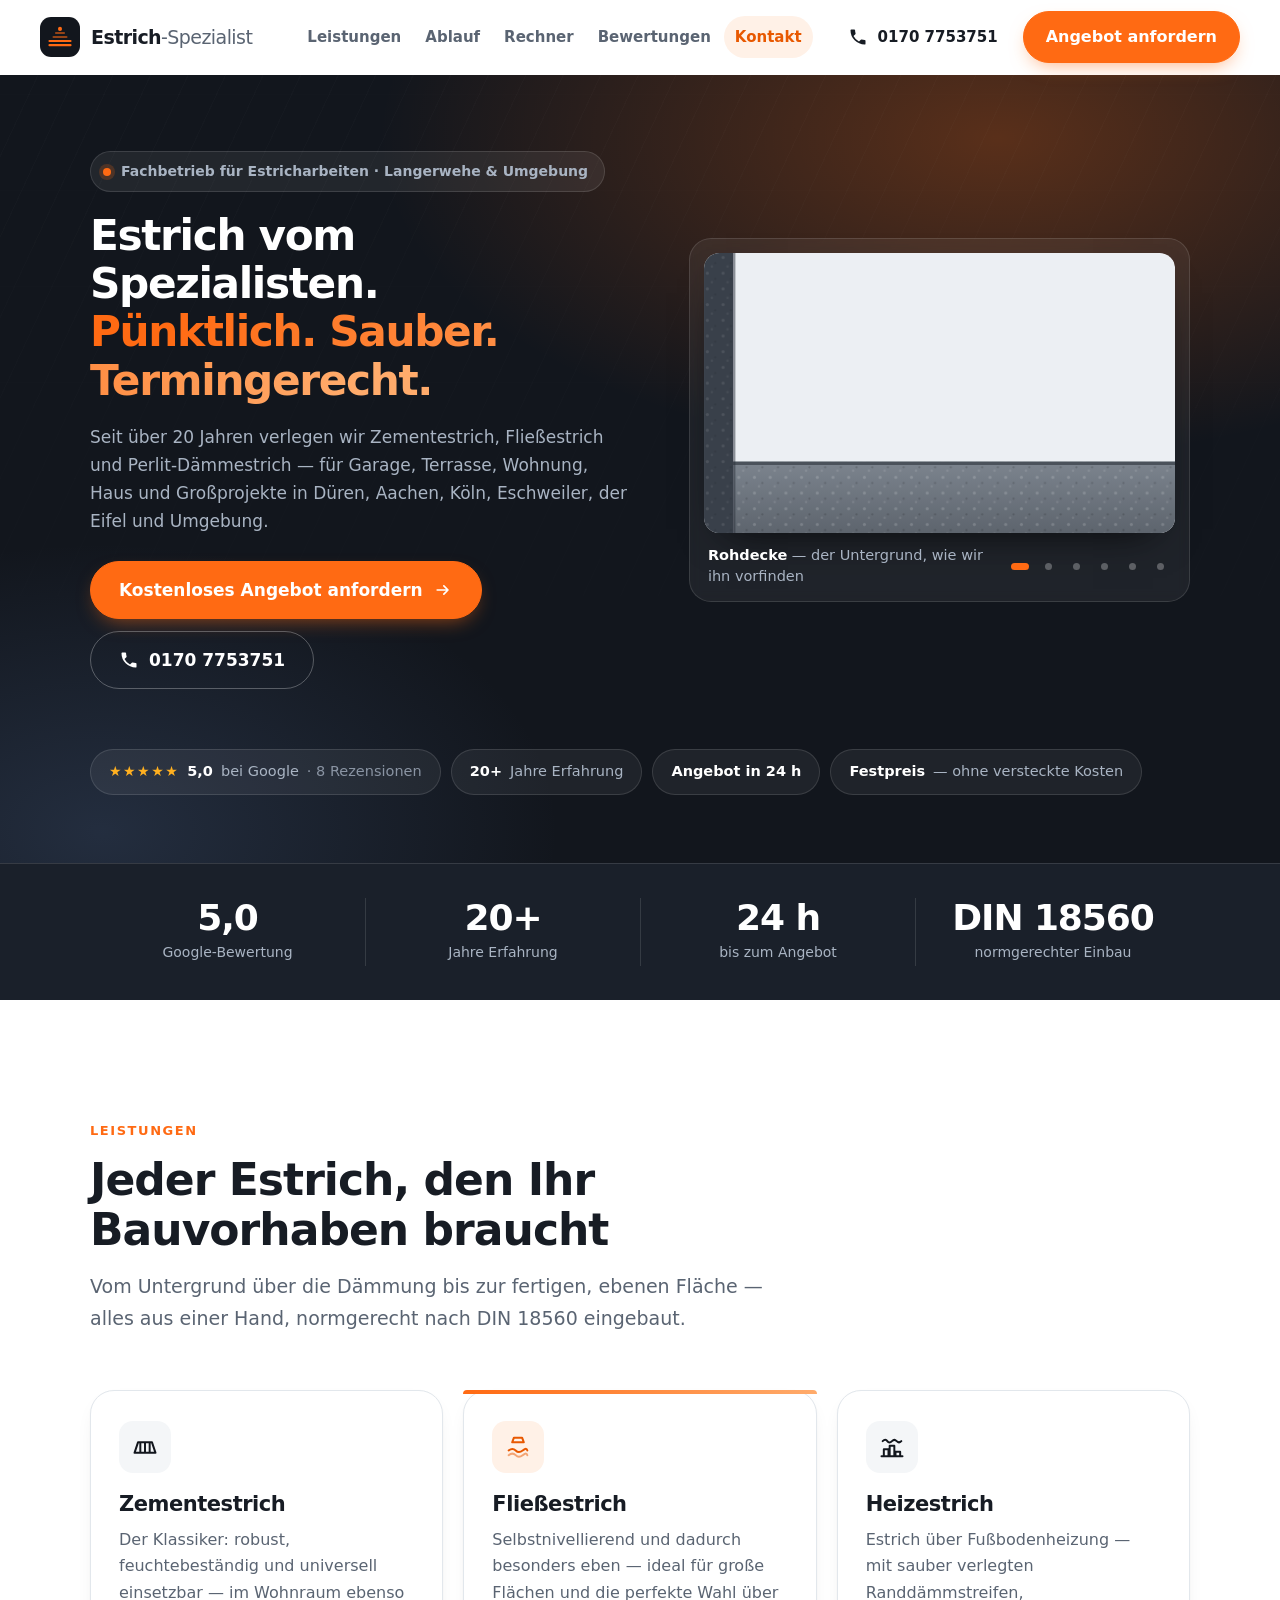
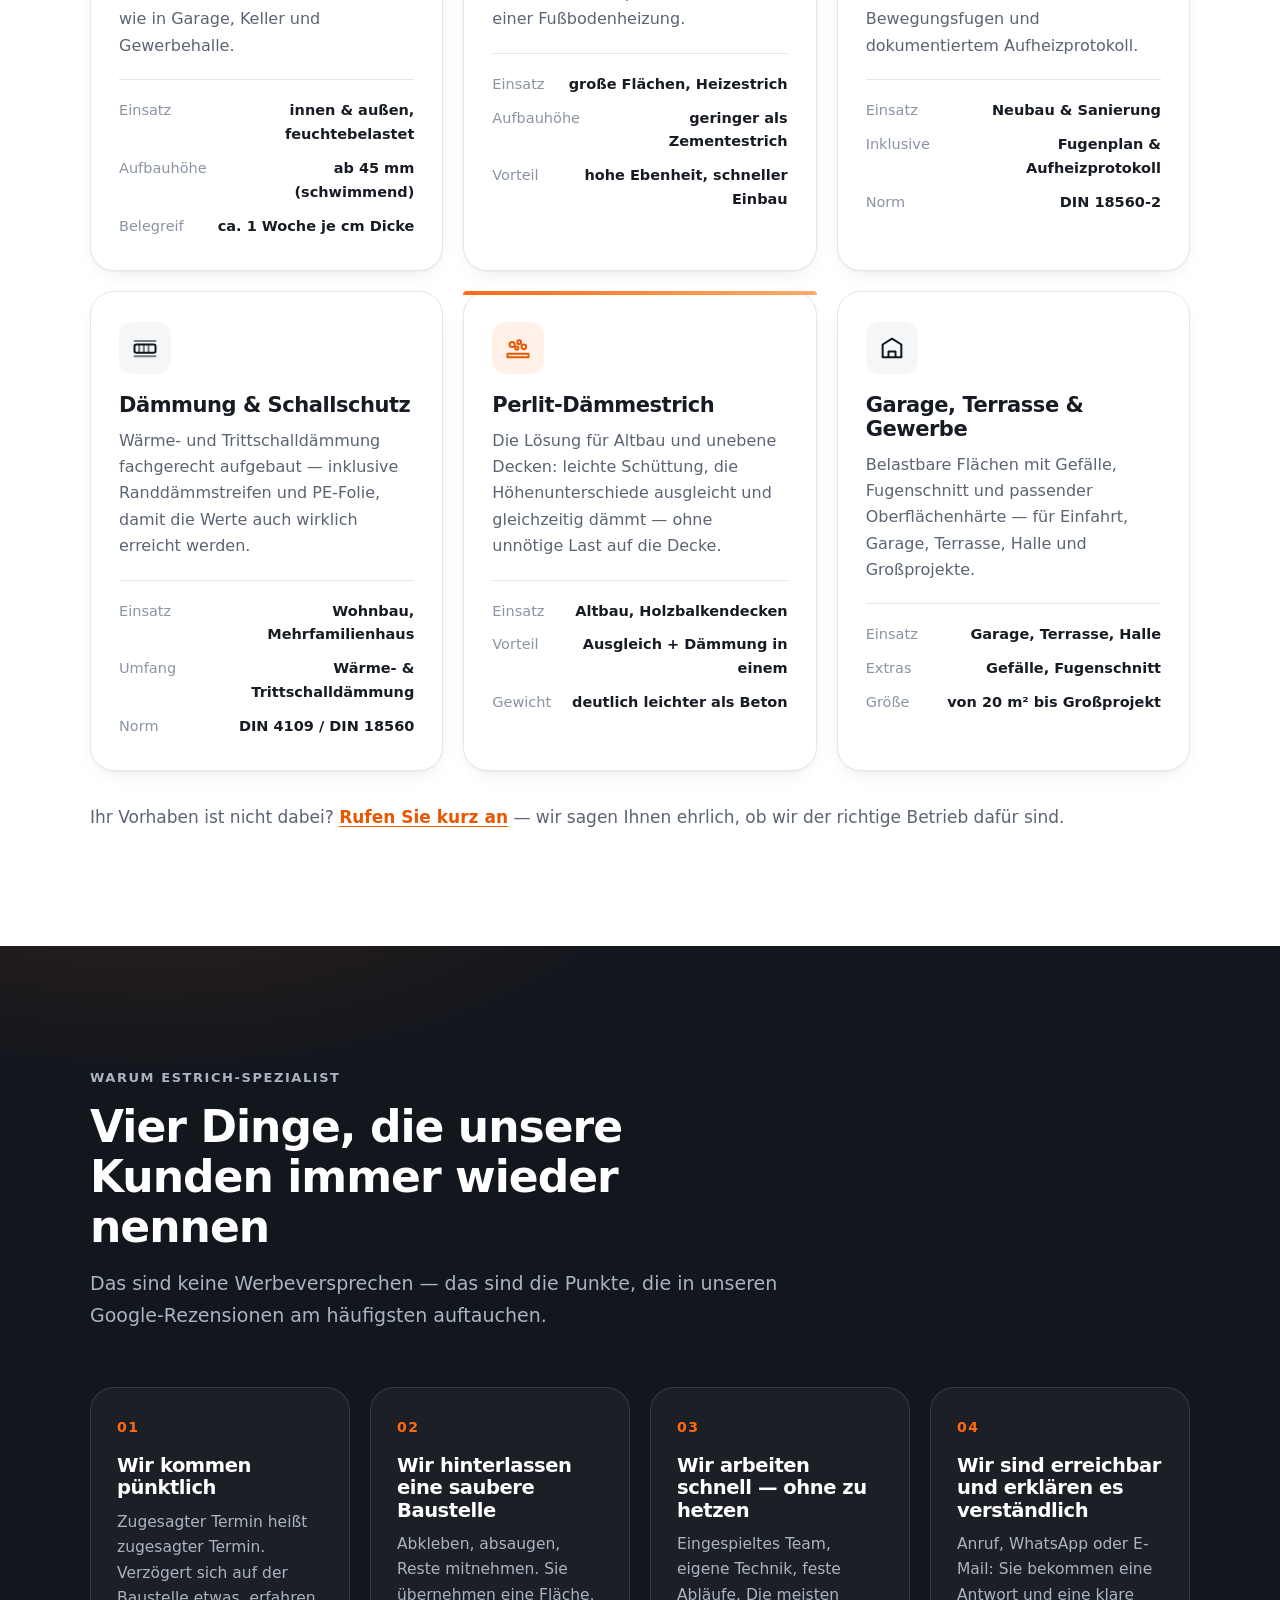
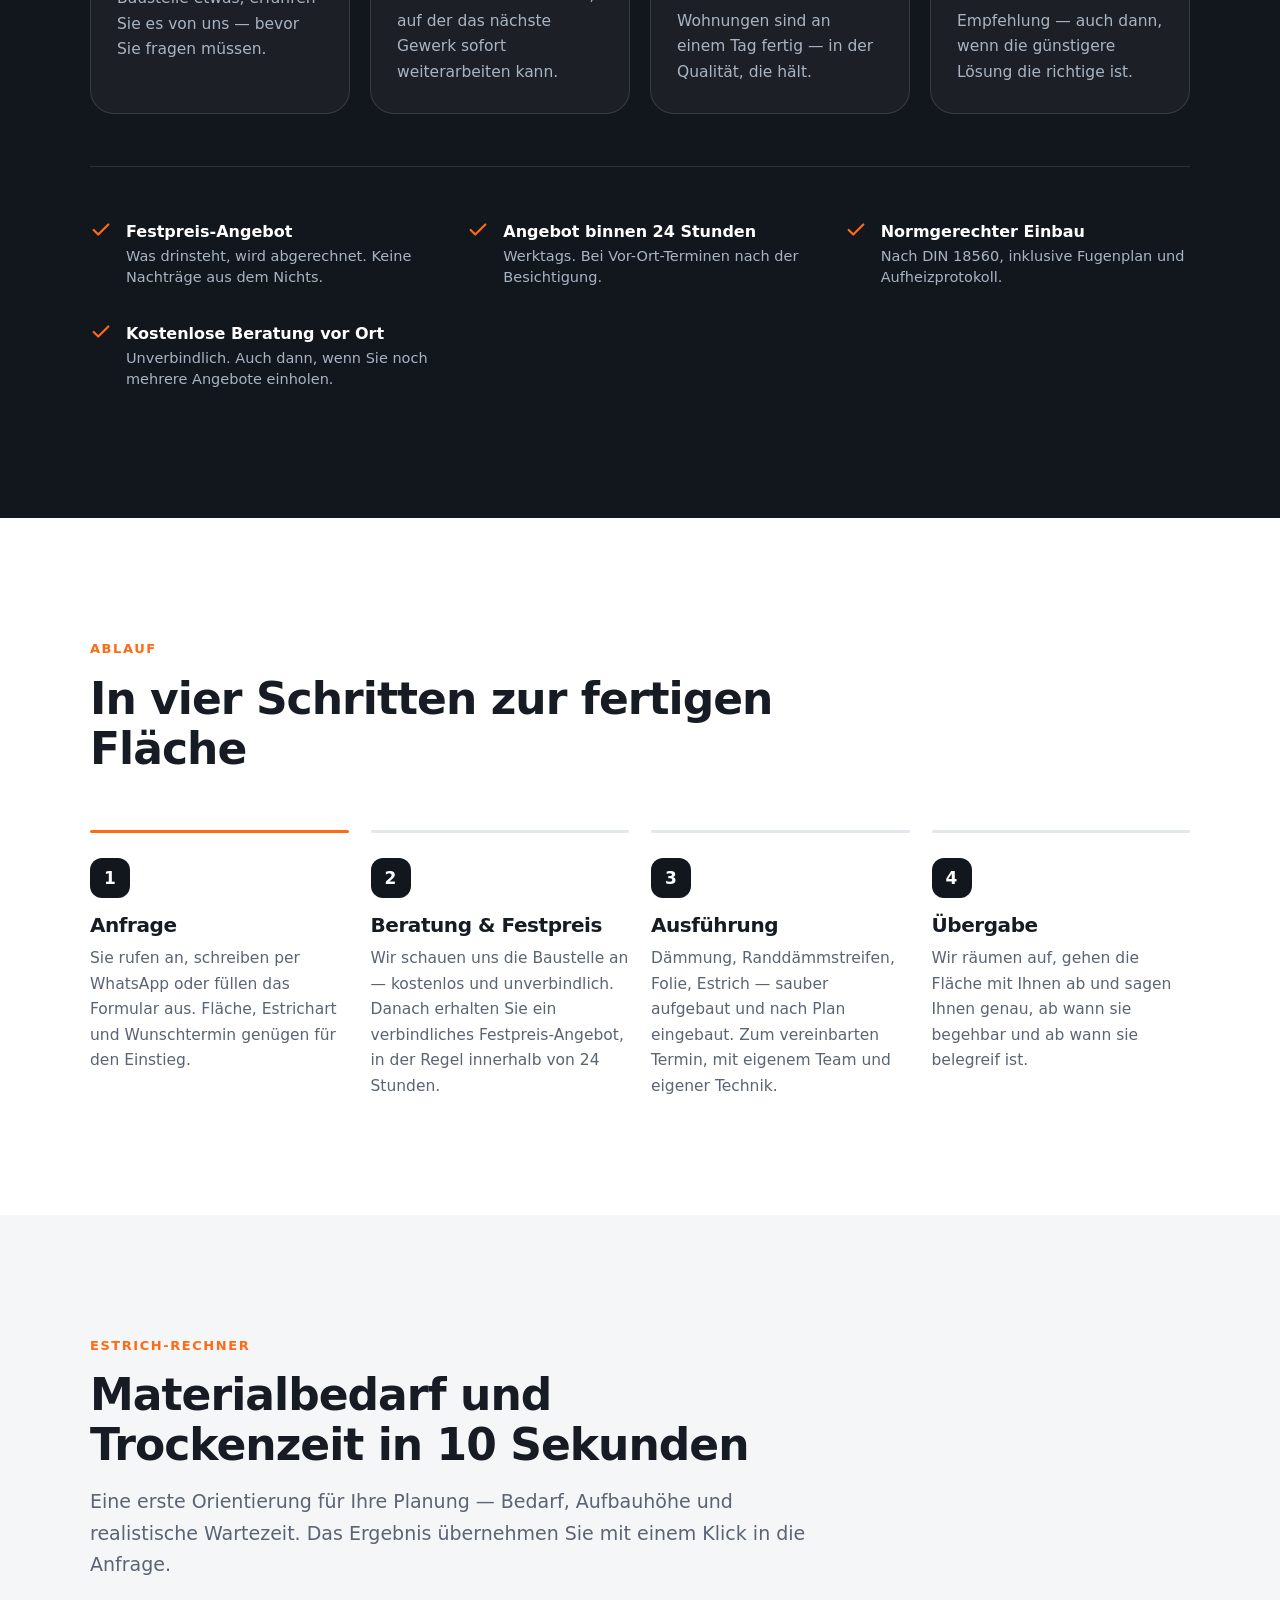
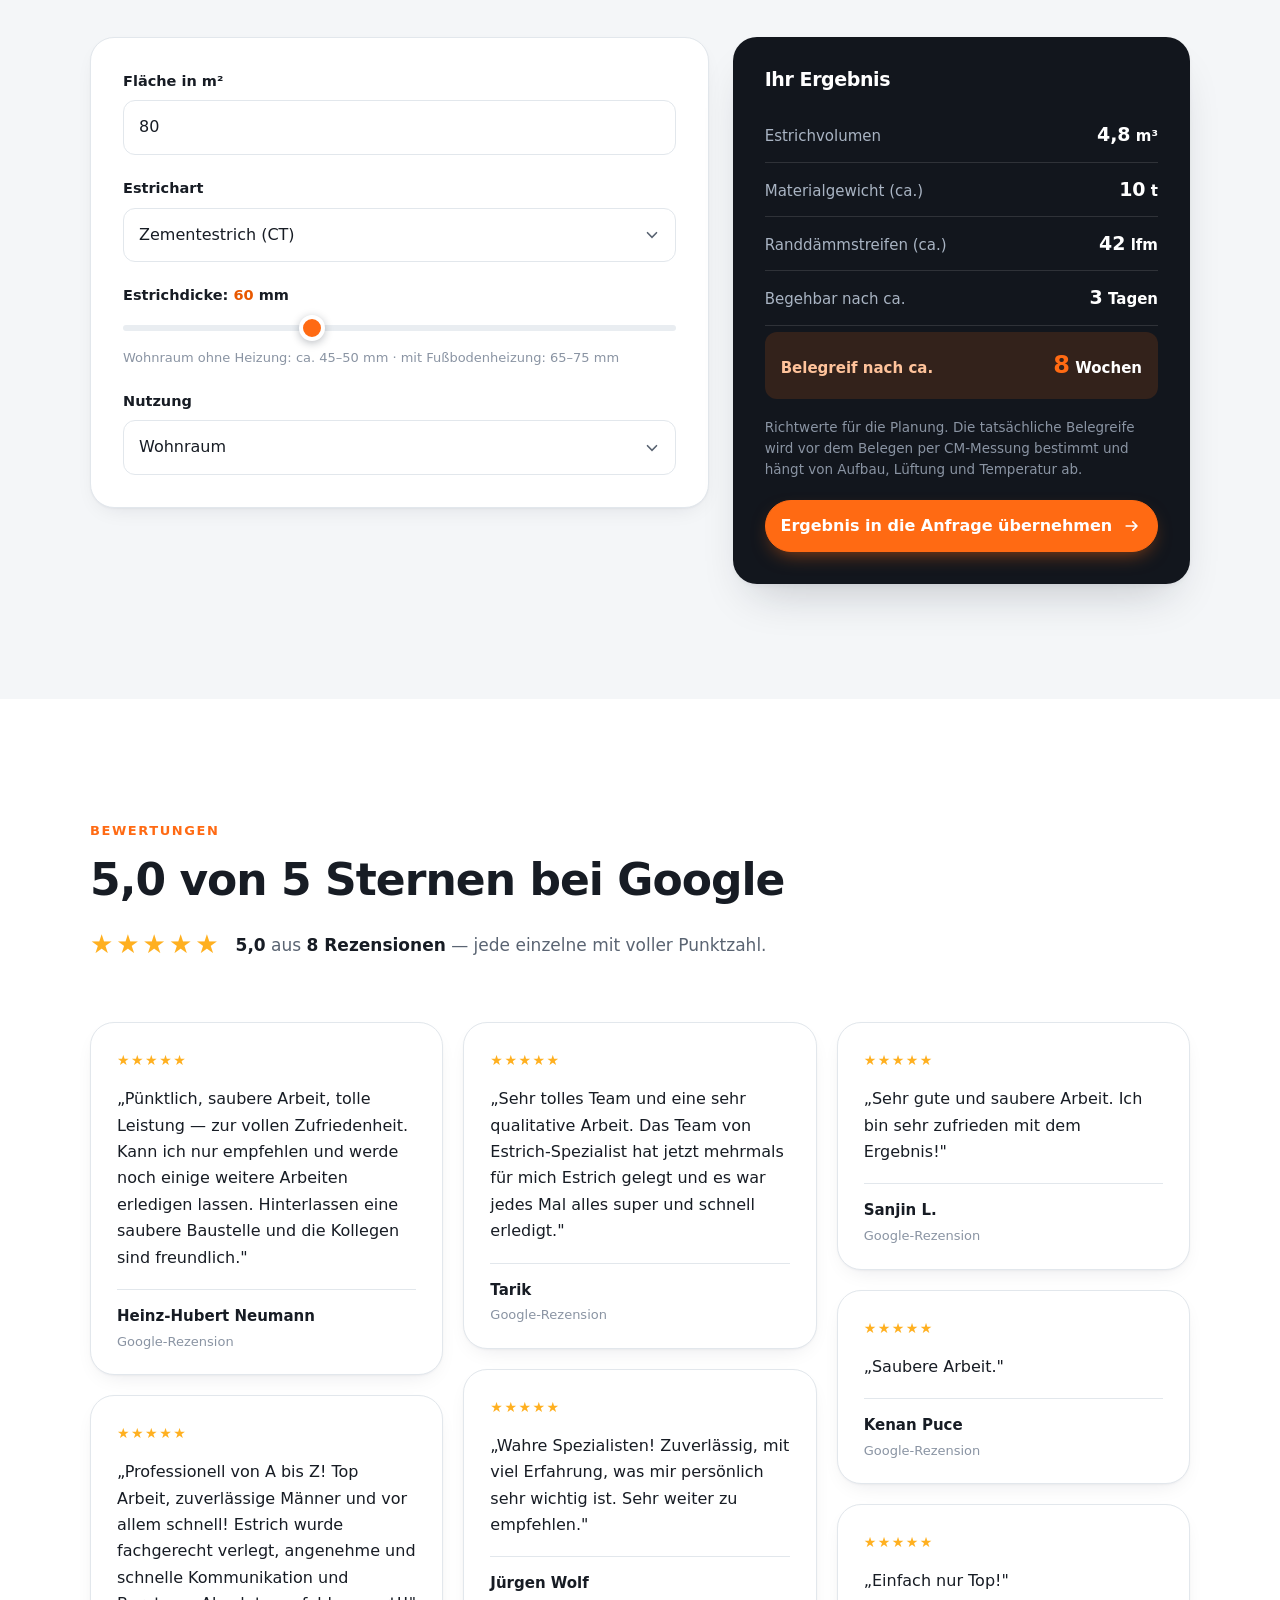
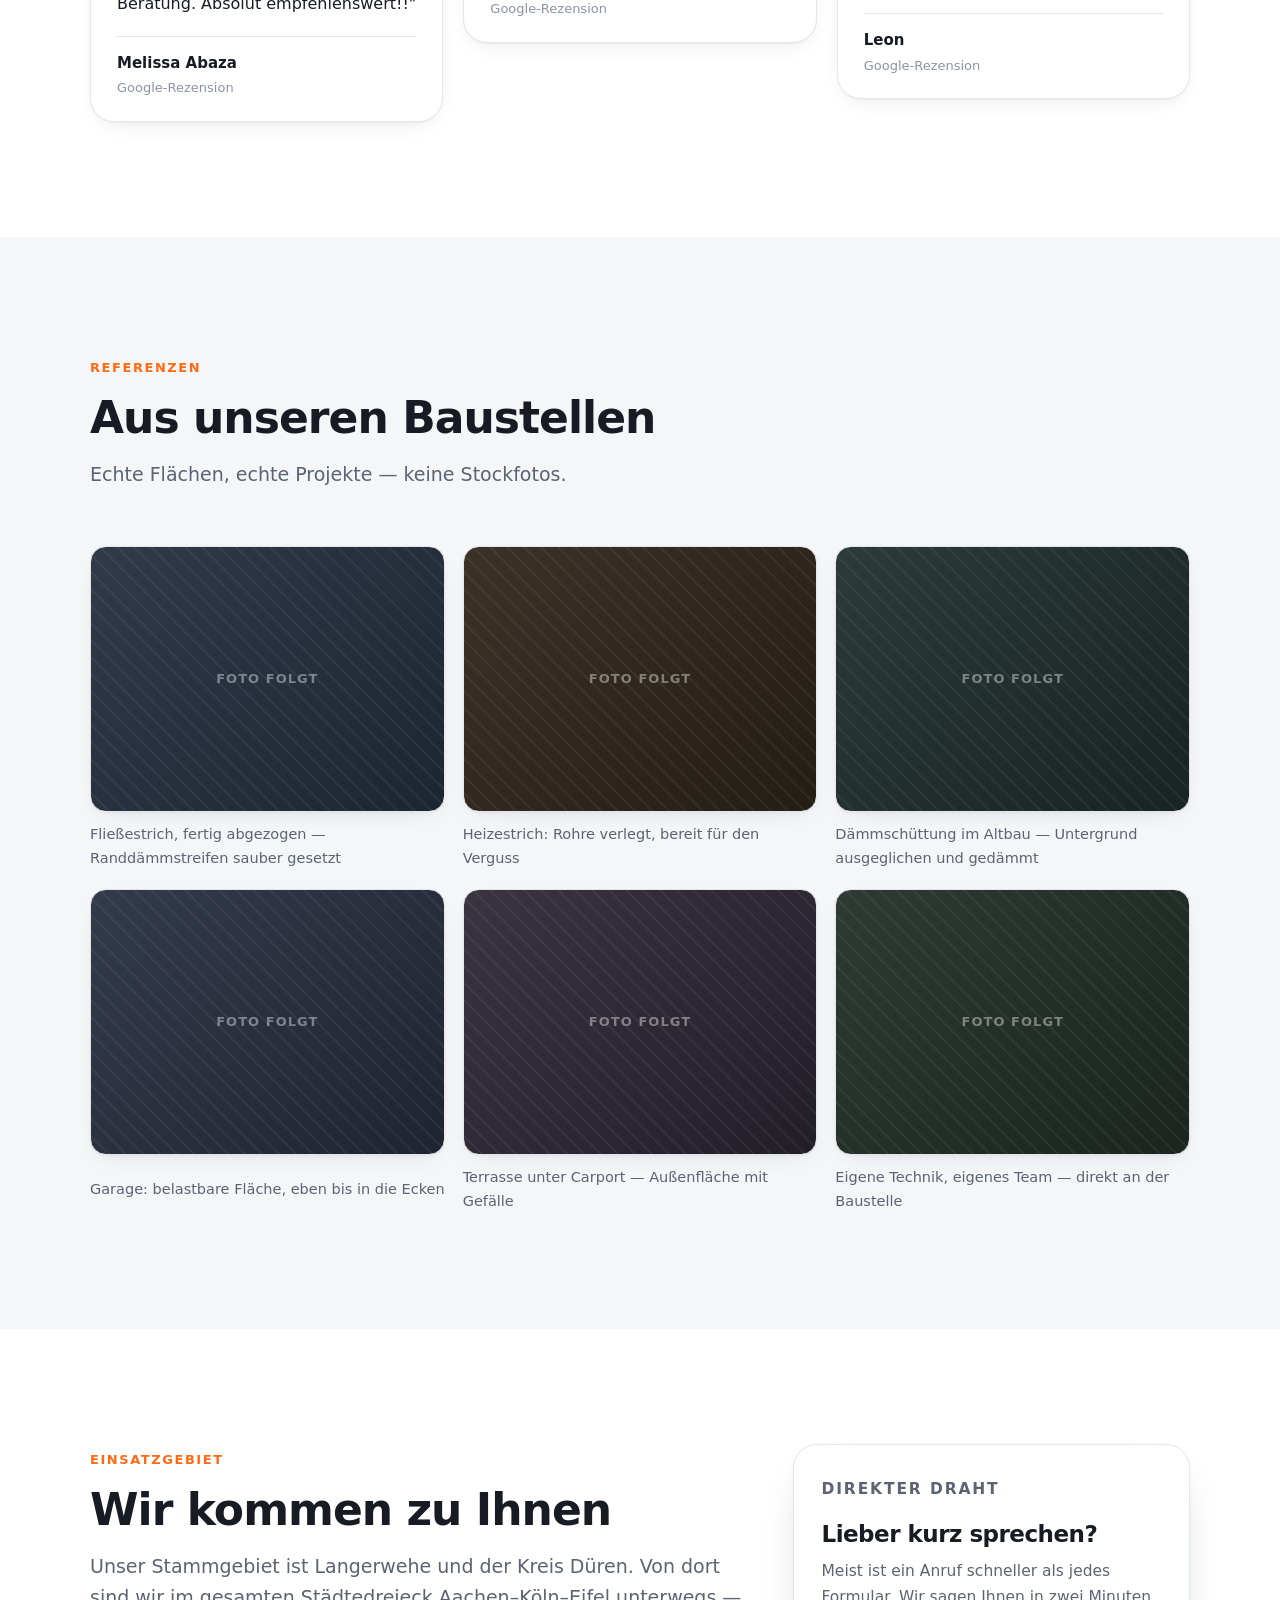
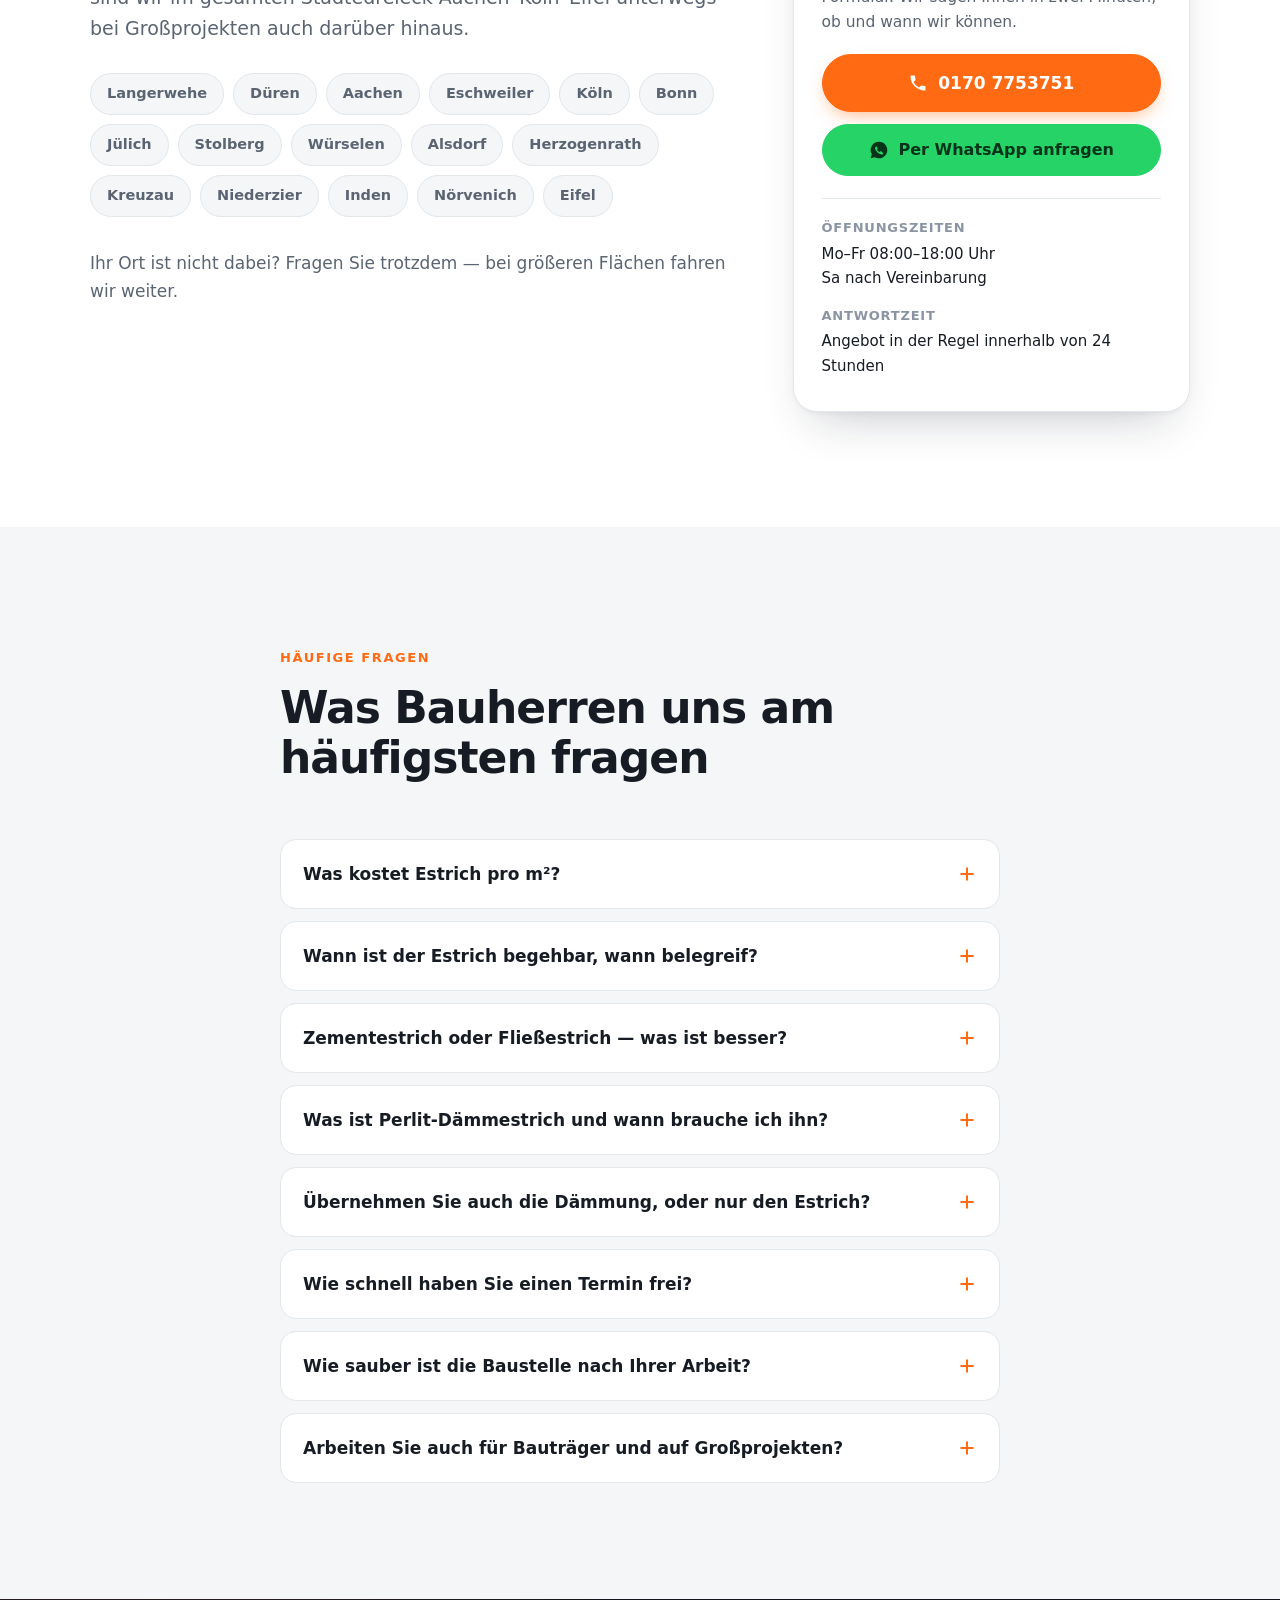
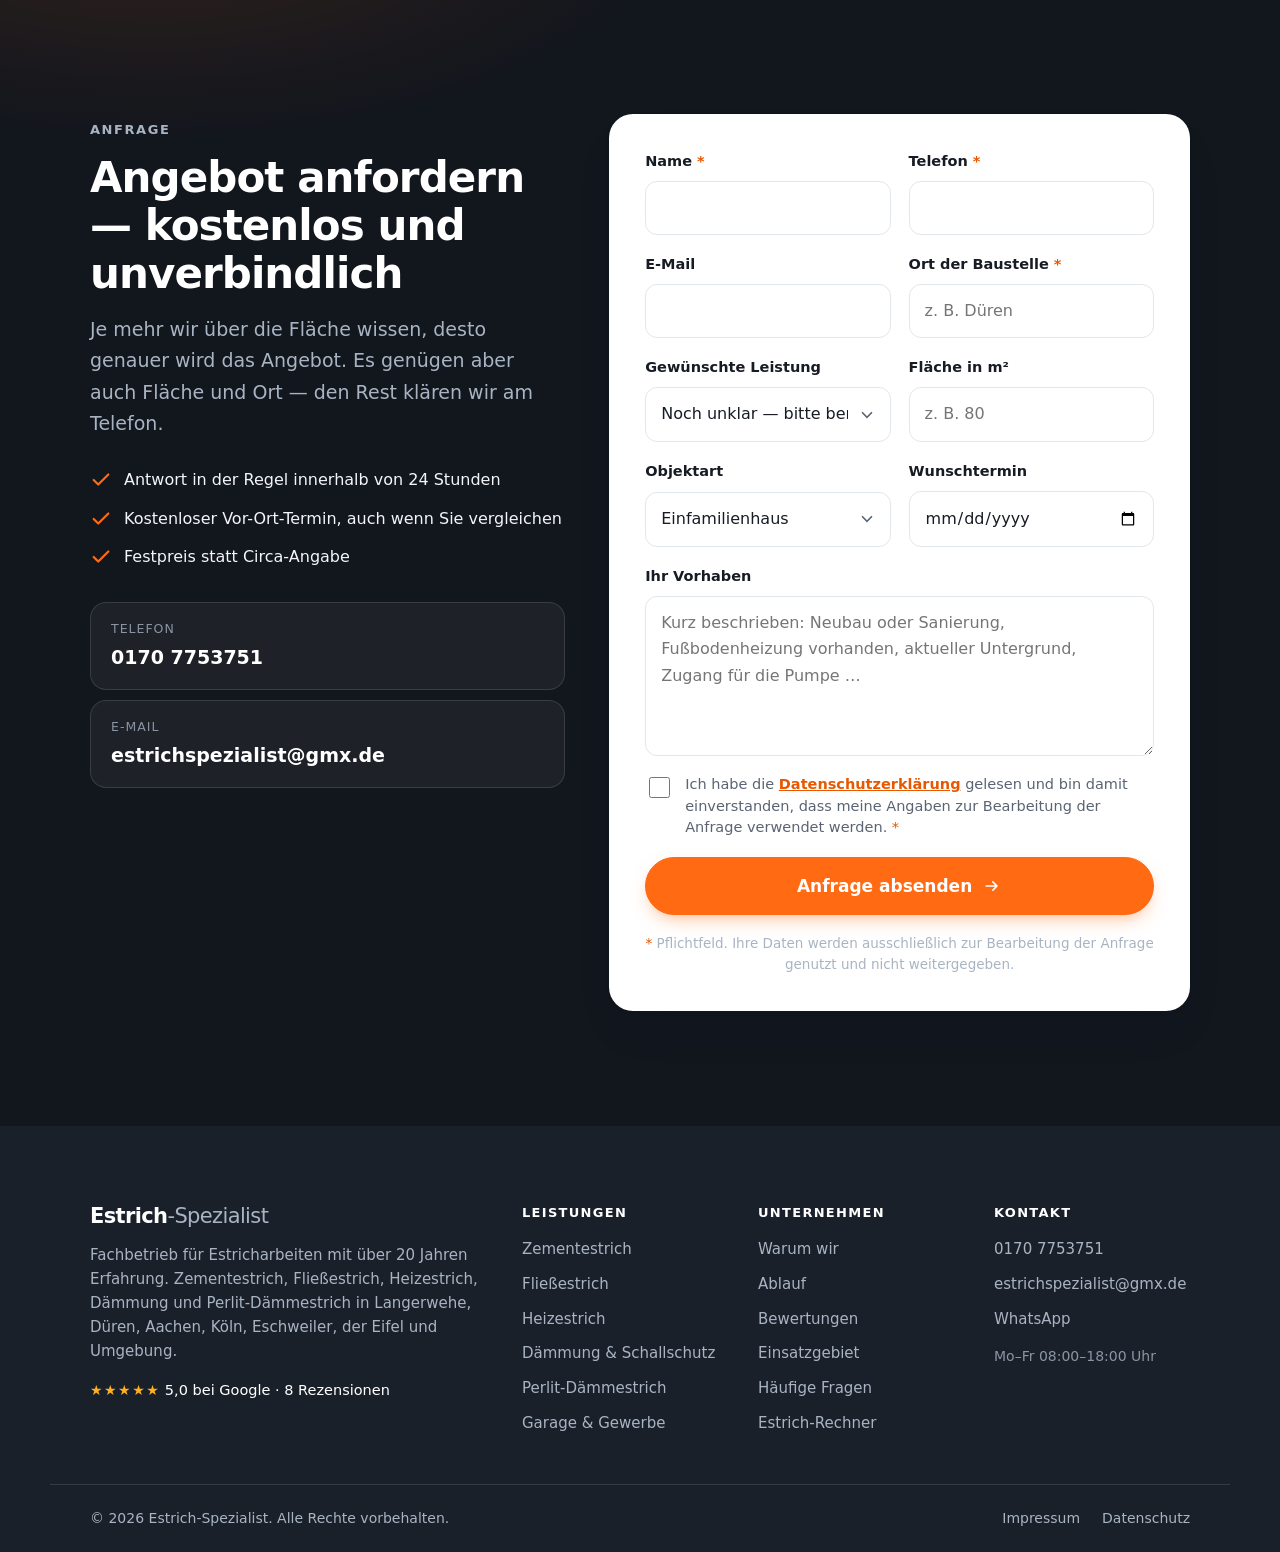
==== index.html @ db5a5301 "Animierten Bodenaufbau in den Hero setzen Querschnitt durch den Fussboden, der sich in sechs Schritt" ====
<!DOCTYPE html>
<html lang="de">
<head>
<meta charset="utf-8">
<meta name="viewport" content="width=device-width, initial-scale=1">
<title>Estrich-Spezialist | 5,0★ Estrichleger für Düren, Aachen, Köln &amp; Eifel</title>
<meta name="description" content="Estrich vom Spezialisten mit über 20 Jahren Erfahrung: Zementestrich, Fließestrich, Heizestrich und Perlit-Dämmestrich. Pünktlich, sauber, zum Festpreis. Angebot innerhalb von 24 Stunden. ☎ 0170 7753751">
<meta name="robots" content="index, follow">
<meta name="theme-color" content="#12161d">
<link rel="canonical" href="https://www.estrich-spezialist.de/">

<meta property="og:type" content="website">
<meta property="og:locale" content="de_DE">
<meta property="og:site_name" content="Estrich-Spezialist">
<meta property="og:title" content="Estrich-Spezialist | Estrichleger für Düren, Aachen, Köln &amp; Eifel">
<meta property="og:description" content="Zementestrich, Fließestrich und Perlit-Dämmestrich vom Fachbetrieb. 5,0★ bei Google. Angebot innerhalb von 24 Stunden.">
<meta property="og:url" content="https://www.estrich-spezialist.de/">
<meta name="twitter:card" content="summary_large_image">

<link rel="icon" href="assets/img/favicon.svg" type="image/svg+xml">
<link rel="stylesheet" href="assets/css/style.css">
</head>
<body>

<a class="skip-link" href="#main">Zum Inhalt springen</a>

<header class="site-header" id="top">
  <div class="wrap header-inner">
    <a class="brand" href="/" aria-label="Estrich-Spezialist — Startseite">
      <span class="brand-mark" aria-hidden="true">
        <svg viewBox="0 0 32 32" fill="none"><path d="M3 21h26M3 26h26" stroke="currentColor" stroke-width="2.5" stroke-linecap="round"/><path d="M8 16h16M11 11h10" stroke="currentColor" stroke-width="2.5" stroke-linecap="round" opacity=".55"/><circle cx="16" cy="6" r="2.5" fill="currentColor"/></svg>
      </span>
      <span class="brand-text">
        <strong>Estrich</strong><span>-Spezialist</span>
      </span>
    </a>

    <nav class="site-nav" id="site-nav" aria-label="Hauptnavigation">
      <a href="#leistungen">Leistungen</a>
      <a href="#warum" class="nav-wide">Warum wir</a>
      <a href="#ablauf">Ablauf</a>
      <a href="#rechner">Rechner</a>
      <a href="#bewertungen">Bewertungen</a>
      <a href="#gebiet" class="nav-wide">Einsatzgebiet</a>
      <a href="#kontakt">Kontakt</a>
    </nav>

    <div class="header-actions">
      <a class="btn btn-ghost header-tel" href="tel:+491707753751" data-track="tel-header">
        <svg class="ico" viewBox="0 0 24 24" aria-hidden="true"><path d="M6.6 10.8a15.1 15.1 0 006.6 6.6l2.2-2.2a1 1 0 011-.24 11.4 11.4 0 003.6.58 1 1 0 011 1V20a1 1 0 01-1 1A17 17 0 013 4a1 1 0 011-1h3.5a1 1 0 011 1c0 1.25.2 2.46.57 3.6a1 1 0 01-.25 1l-2.2 2.2z" fill="currentColor"/></svg>
        0170 7753751
      </a>
      <a class="btn btn-primary header-cta" href="#kontakt">Angebot anfordern</a>
      <button class="nav-toggle" type="button" aria-expanded="false" aria-controls="site-nav" aria-label="Menü öffnen">
        <span></span><span></span><span></span>
      </button>
    </div>
  </div>
</header>

<main id="main">

  <!-- ══════════════ HERO ══════════════ -->
  <section class="hero">
    <div class="hero-bg" aria-hidden="true"></div>
    <div class="wrap hero-inner">

     <div class="hero-text">

      <p class="eyebrow">
        <span class="dot"></span>
        Fachbetrieb für Estricharbeiten · Langerwehe &amp; Umgebung
      </p>

      <h1>Estrich vom Spezialisten.<br><em>Pünktlich. Sauber. Termingerecht.</em></h1>

      <p class="hero-lead">
        Seit über 20 Jahren verlegen wir Zementestrich, Fließestrich und Perlit-Dämmestrich —
        für Garage, Terrasse, Wohnung, Haus und Großprojekte in Düren, Aachen, Köln,
        Eschweiler, der Eifel und Umgebung.
      </p>

      <div class="hero-cta">
        <a class="btn btn-primary btn-lg" href="#kontakt">
          Kostenloses Angebot anfordern
          <svg class="ico" viewBox="0 0 24 24" aria-hidden="true"><path d="M5 12h13m0 0l-5-5m5 5l-5 5" stroke="currentColor" stroke-width="2" stroke-linecap="round" stroke-linejoin="round" fill="none"/></svg>
        </a>
        <a class="btn btn-outline btn-lg" href="tel:+491707753751" data-track="tel-hero">
          <svg class="ico" viewBox="0 0 24 24" aria-hidden="true"><path d="M6.6 10.8a15.1 15.1 0 006.6 6.6l2.2-2.2a1 1 0 011-.24 11.4 11.4 0 003.6.58 1 1 0 011 1V20a1 1 0 01-1 1A17 17 0 013 4a1 1 0 011-1h3.5a1 1 0 011 1c0 1.25.2 2.46.57 3.6a1 1 0 01-.25 1l-2.2 2.2z" fill="currentColor"/></svg>
          0170 7753751
        </a>
      </div>

     </div><!-- /hero-text -->

     <!-- ── Bodenaufbau-Animation ──────────────────────────────
          Querschnitt durch den Fußboden, der sich Schicht für
          Schicht aufbaut. Zeigt in wenigen Sekunden, was der
          Kunde später nie wieder zu sehen bekommt.
          ────────────────────────────────────────────────────── -->
     <figure class="buildup" id="buildup" data-stage="0">

       <svg class="buildup-svg" viewBox="0 0 420 250" role="img"
            aria-labelledby="buildup-title buildup-desc">
         <title id="buildup-title">Aufbau eines Fußbodens im Querschnitt</title>
         <desc id="buildup-desc">Von der Rohdecke über Dämmung, Randdämmstreifen, Folie und
           Fußbodenheizung bis zum fertig geglätteten Estrich.</desc>

         <defs>
           <!-- Estrich wird von links nach rechts eingebracht -->
           <clipPath id="bu-pour">
             <rect class="bu-pourRect" x="26" y="80" width="394" height="70"/>
           </clipPath>
           <clipPath id="bu-frame">
             <rect x="0" y="0" width="420" height="250" rx="14"/>
           </clipPath>

           <linearGradient id="bu-screed" x1="0" y1="0" x2="0" y2="1">
             <stop offset="0"   stop-color="#c8ccd2"/>
             <stop offset="0.5" stop-color="#b3b8bf"/>
             <stop offset="1"   stop-color="#a2a8b0"/>
           </linearGradient>

           <linearGradient id="bu-polish" x1="0" y1="0" x2="0" y2="1">
             <stop offset="0"    stop-color="#eef1f5"/>
             <stop offset="0.18" stop-color="#d2d7de"/>
             <stop offset="1"    stop-color="#a8aeb6"/>
           </linearGradient>

           <linearGradient id="bu-sheen" x1="0" y1="0" x2="1" y2="0">
             <stop offset="0"   stop-color="#fff" stop-opacity="0"/>
             <stop offset="0.5" stop-color="#fff" stop-opacity=".85"/>
             <stop offset="1"   stop-color="#fff" stop-opacity="0"/>
           </linearGradient>

           <linearGradient id="bu-slab" x1="0" y1="0" x2="0" y2="1">
             <stop offset="0" stop-color="#7c848e"/>
             <stop offset="1" stop-color="#5d646d"/>
           </linearGradient>

           <pattern id="bu-grit" width="14" height="14" patternUnits="userSpaceOnUse">
             <circle cx="3"  cy="4"  r="1.4" fill="#fff" opacity=".16"/>
             <circle cx="10" cy="9"  r="1"   fill="#000" opacity=".16"/>
             <circle cx="7"  cy="12" r="1.1" fill="#fff" opacity=".1"/>
           </pattern>
         </defs>

         <g clip-path="url(#bu-frame)">

           <!-- Hintergrund / Raumluft -->
           <rect x="0" y="0" width="420" height="250" fill="#eceff3"/>

           <!-- 0 · Rohdecke -->
           <g data-step="0" class="bu-layer">
             <rect x="26" y="186" width="394" height="64" fill="url(#bu-slab)"/>
             <rect x="26" y="186" width="394" height="64" fill="url(#bu-grit)"/>
             <rect x="26" y="186" width="394" height="3" fill="#4b525b"/>
           </g>

           <!-- 1 · Dämmung -->
           <g data-step="1" class="bu-layer bu-rise">
             <rect x="26" y="148" width="394" height="38" fill="#f2efe2"/>
             <rect x="26" y="148" width="394" height="38" fill="url(#bu-grit)" opacity=".5"/>
             <g stroke="#d8d2bc" stroke-width="1.5">
               <path d="M124 148v38M222 148v38M320 148v38"/>
             </g>
           </g>

           <!-- 2 · Folie (der Randdämmstreifen folgt weiter unten, über dem Estrich) -->
           <g data-step="2" class="bu-layer">
             <rect class="bu-foil" x="26" y="144" width="394" height="4" fill="#8ab4f8" opacity=".55"/>
           </g>

           <!-- 3 · Fußbodenheizung -->
           <g data-step="3" class="bu-layer bu-pipes" fill="#d9482b">
             <circle cx="60"  cy="133" r="9" style="--d:0ms"/>
             <circle cx="106" cy="133" r="9" style="--d:70ms"/>
             <circle cx="152" cy="133" r="9" style="--d:140ms"/>
             <circle cx="198" cy="133" r="9" style="--d:210ms"/>
             <circle cx="244" cy="133" r="9" style="--d:280ms"/>
             <circle cx="290" cy="133" r="9" style="--d:350ms"/>
             <circle cx="336" cy="133" r="9" style="--d:420ms"/>
             <circle cx="382" cy="133" r="9" style="--d:490ms"/>
             <g fill="#fff" opacity=".45">
               <circle cx="57"  cy="129" r="2.6"/><circle cx="103" cy="129" r="2.6"/>
               <circle cx="149" cy="129" r="2.6"/><circle cx="195" cy="129" r="2.6"/>
               <circle cx="241" cy="129" r="2.6"/><circle cx="287" cy="129" r="2.6"/>
               <circle cx="333" cy="129" r="2.6"/><circle cx="379" cy="129" r="2.6"/>
             </g>
           </g>

           <!-- 4 · Estrich einbringen -->
           <g data-step="4" class="bu-layer">
             <g clip-path="url(#bu-pour)">
               <rect class="bu-screed" x="26" y="86" width="394" height="58" fill="url(#bu-screed)"/>
               <rect class="bu-screed-top" x="26" y="86" width="394" height="2.5" fill="#dfe3e8"/>
             </g>
           </g>

           <!-- 5 · Geglättet und fertig -->
           <g data-step="5" class="bu-layer bu-finish">
             <rect x="26" y="86" width="394" height="58" fill="url(#bu-polish)"/>
             <rect x="26" y="86" width="394" height="2" fill="#fff" opacity=".9"/>
             <!-- Spiegelung des Fensterlichts auf der fertigen Fläche -->
             <rect class="bu-sheen" x="-150" y="86" width="130" height="58" fill="url(#bu-sheen)"/>
           </g>

           <!-- 2 · Randdämmstreifen — steht zwischen Wand und Estrich und bleibt
                deshalb bis zuletzt sichtbar. Wird nach dem Estrich gezeichnet,
                sonst würde ihn die Fläche verdecken. -->
           <g data-step="2" class="bu-layer">
             <rect class="bu-edge" x="26" y="80" width="10" height="106" fill="#3b82f6"/>
             <rect class="bu-edge" x="26" y="80" width="3" height="106" fill="#fff" opacity=".22"/>
           </g>

           <!-- Wand steht immer -->
           <rect x="0" y="0" width="26" height="250" fill="#39404a"/>
           <rect x="0" y="0" width="26" height="250" fill="url(#bu-grit)" opacity=".6"/>
           <rect x="26" y="0" width="2" height="250" fill="#2b313a" opacity=".5"/>

         </g>
       </svg>

       <figcaption class="buildup-cap">
         <ol>
           <li class="is-on"><b>Rohdecke</b> — der Untergrund, wie wir ihn vorfinden</li>
           <li><b>Dämmung</b> — Wärme- und Trittschalldämmung, sauber gestoßen</li>
           <li><b>Randdämmstreifen &amp; Folie</b> — damit der Estrich frei arbeiten kann</li>
           <li><b>Fußbodenheizung</b> — Rohre verlegt und fixiert</li>
           <li><b>Estrich</b> — eingebracht, abgezogen, in einem Zug</li>
           <li><b>Fertig</b> — eben, tragfähig, bereit für Ihren Belag</li>
         </ol>
         <div class="buildup-dots" role="tablist" aria-label="Schritte des Bodenaufbaus"></div>
       </figcaption>

     </figure>

      <ul class="hero-chips">
        <li>
          <span class="stars" aria-hidden="true">★★★★★</span>
          <strong>5,0</strong> bei Google <span class="muted">· 8 Rezensionen</span>
        </li>
        <li><strong>20+</strong> Jahre Erfahrung</li>
        <li><strong>Angebot in 24 h</strong></li>
        <li><strong>Festpreis</strong> — ohne versteckte Kosten</li>
      </ul>

    </div>
  </section>

  <!-- ══════════════ FAKTEN ══════════════ -->
  <section class="facts" aria-label="Kennzahlen">
    <div class="wrap facts-grid">
      <div class="fact"><b>5,0</b><span>Google-Bewertung</span></div>
      <div class="fact"><b>20+</b><span>Jahre Erfahrung</span></div>
      <div class="fact"><b>24 h</b><span>bis zum Angebot</span></div>
      <div class="fact"><b>DIN 18560</b><span>normgerechter Einbau</span></div>
    </div>
  </section>

  <!-- ══════════════ LEISTUNGEN ══════════════ -->
  <section id="leistungen" class="section">
    <div class="wrap">
      <header class="section-head">
        <p class="kicker">Leistungen</p>
        <h2>Jeder Estrich, den Ihr Bauvorhaben braucht</h2>
        <p class="section-lead">
          Vom Untergrund über die Dämmung bis zur fertigen, ebenen Fläche — alles aus einer Hand,
          normgerecht nach DIN 18560 eingebaut.
        </p>
      </header>

      <div class="cards">

        <article class="card">
          <span class="card-ico" aria-hidden="true">
            <svg viewBox="0 0 24 24"><path d="M3 17h18M3 17l3-9h12l3 9M8 17V8M12 17V8M16 17V8" stroke="currentColor" stroke-width="1.7" fill="none" stroke-linecap="round" stroke-linejoin="round"/></svg>
          </span>
          <h3>Zementestrich</h3>
          <p>Der Klassiker: robust, feuchtebeständig und universell einsetzbar — im Wohnraum ebenso wie in Garage, Keller und Gewerbehalle.</p>
          <dl class="spec">
            <div><dt>Einsatz</dt><dd>innen &amp; außen, feuchtebelastet</dd></div>
            <div><dt>Aufbauhöhe</dt><dd>ab 45 mm (schwimmend)</dd></div>
            <div><dt>Belegreif</dt><dd>ca. 1 Woche je cm Dicke</dd></div>
          </dl>
        </article>

        <article class="card card-accent">
          <span class="card-ico" aria-hidden="true">
            <svg viewBox="0 0 24 24"><path d="M4 15c2.5-2 4-2 6 0s3.5 2 6 0 3.5-2 4 0" stroke="currentColor" stroke-width="1.7" fill="none" stroke-linecap="round"/><path d="M4 19c2.5-2 4-2 6 0s3.5 2 6 0 3.5-2 4 0" stroke="currentColor" stroke-width="1.7" fill="none" stroke-linecap="round" opacity=".5"/><path d="M7 8h10l-1.5-4h-7L7 8z" stroke="currentColor" stroke-width="1.7" fill="none" stroke-linejoin="round"/></svg>
          </span>
          <h3>Fließestrich</h3>
          <p>Selbstnivellierend und dadurch besonders eben — ideal für große Flächen und die perfekte Wahl über einer Fußbodenheizung.</p>
          <dl class="spec">
            <div><dt>Einsatz</dt><dd>große Flächen, Heizestrich</dd></div>
            <div><dt>Aufbauhöhe</dt><dd>geringer als Zementestrich</dd></div>
            <div><dt>Vorteil</dt><dd>hohe Ebenheit, schneller Einbau</dd></div>
          </dl>
        </article>

        <article class="card">
          <span class="card-ico" aria-hidden="true">
            <svg viewBox="0 0 24 24"><path d="M3 20h18M5 20v-6h4v6M10 20v-9h4v9M15 20v-4h4v4" stroke="currentColor" stroke-width="1.7" fill="none" stroke-linecap="round" stroke-linejoin="round"/><path d="M4 7c1.5-1.5 3-1.5 4 0s2.5 1.5 4 0 2.5-1.5 4 0 2.5 1.5 4 0" stroke="currentColor" stroke-width="1.7" fill="none" stroke-linecap="round"/></svg>
          </span>
          <h3>Heizestrich</h3>
          <p>Estrich über Fußbodenheizung — mit sauber verlegten Randdämmstreifen, Bewegungsfugen und dokumentiertem Aufheizprotokoll.</p>
          <dl class="spec">
            <div><dt>Einsatz</dt><dd>Neubau &amp; Sanierung</dd></div>
            <div><dt>Inklusive</dt><dd>Fugenplan &amp; Aufheizprotokoll</dd></div>
            <div><dt>Norm</dt><dd>DIN 18560-2</dd></div>
          </dl>
        </article>

        <article class="card">
          <span class="card-ico" aria-hidden="true">
            <svg viewBox="0 0 24 24"><rect x="3" y="9" width="18" height="7" rx="1.5" stroke="currentColor" stroke-width="1.7" fill="none"/><path d="M3 19h18M3 6h18M7 9v7M11 9v7M15 9v7" stroke="currentColor" stroke-width="1.7" stroke-linecap="round" fill="none" opacity=".55"/></svg>
          </span>
          <h3>Dämmung &amp; Schallschutz</h3>
          <p>Wärme- und Trittschalldämmung fachgerecht aufgebaut — inklusive Randdämmstreifen und PE-Folie, damit die Werte auch wirklich erreicht werden.</p>
          <dl class="spec">
            <div><dt>Einsatz</dt><dd>Wohnbau, Mehrfamilienhaus</dd></div>
            <div><dt>Umfang</dt><dd>Wärme- &amp; Trittschalldämmung</dd></div>
            <div><dt>Norm</dt><dd>DIN 4109 / DIN 18560</dd></div>
          </dl>
        </article>

        <article class="card card-accent">
          <span class="card-ico" aria-hidden="true">
            <svg viewBox="0 0 24 24"><circle cx="7" cy="9" r="2.2" stroke="currentColor" stroke-width="1.7" fill="none"/><circle cx="13" cy="7" r="1.6" stroke="currentColor" stroke-width="1.7" fill="none"/><circle cx="17" cy="11" r="2" stroke="currentColor" stroke-width="1.7" fill="none"/><circle cx="11" cy="12" r="1.4" stroke="currentColor" stroke-width="1.7" fill="none"/><path d="M3 17h18v3H3z" stroke="currentColor" stroke-width="1.7" fill="none" stroke-linejoin="round"/></svg>
          </span>
          <h3>Perlit-Dämmestrich</h3>
          <p>Die Lösung für Altbau und unebene Decken: leichte Schüttung, die Höhenunterschiede ausgleicht und gleichzeitig dämmt — ohne unnötige Last auf die Decke.</p>
          <dl class="spec">
            <div><dt>Einsatz</dt><dd>Altbau, Holzbalkendecken</dd></div>
            <div><dt>Vorteil</dt><dd>Ausgleich + Dämmung in einem</dd></div>
            <div><dt>Gewicht</dt><dd>deutlich leichter als Beton</dd></div>
          </dl>
        </article>

        <article class="card">
          <span class="card-ico" aria-hidden="true">
            <svg viewBox="0 0 24 24"><path d="M4 20V9l8-5 8 5v11" stroke="currentColor" stroke-width="1.7" fill="none" stroke-linejoin="round"/><path d="M4 20h16M9 20v-5h6v5" stroke="currentColor" stroke-width="1.7" fill="none" stroke-linecap="round" stroke-linejoin="round"/></svg>
          </span>
          <h3>Garage, Terrasse &amp; Gewerbe</h3>
          <p>Belastbare Flächen mit Gefälle, Fugenschnitt und passender Oberflächenhärte — für Einfahrt, Garage, Terrasse, Halle und Großprojekte.</p>
          <dl class="spec">
            <div><dt>Einsatz</dt><dd>Garage, Terrasse, Halle</dd></div>
            <div><dt>Extras</dt><dd>Gefälle, Fugenschnitt</dd></div>
            <div><dt>Größe</dt><dd>von 20 m² bis Großprojekt</dd></div>
          </dl>
        </article>

      </div>

      <p class="section-foot">
        Ihr Vorhaben ist nicht dabei? <a href="tel:+491707753751" data-track="tel-leistungen">Rufen Sie kurz an</a> —
        wir sagen Ihnen ehrlich, ob wir der richtige Betrieb dafür sind.
      </p>
    </div>
  </section>

  <!-- ══════════════ WARUM ══════════════ -->
  <section id="warum" class="section section-dark">
    <div class="wrap">
      <header class="section-head">
        <p class="kicker">Warum Estrich-Spezialist</p>
        <h2>Vier Dinge, die unsere Kunden immer wieder nennen</h2>
        <p class="section-lead">
          Das sind keine Werbeversprechen — das sind die Punkte, die in unseren Google-Rezensionen
          am häufigsten auftauchen.
        </p>
      </header>

      <div class="why-grid">

        <article class="why">
          <span class="why-num">01</span>
          <h3>Wir kommen pünktlich</h3>
          <p>Zugesagter Termin heißt zugesagter Termin. Verzögert sich auf der Baustelle etwas, erfahren Sie es von uns — bevor Sie fragen müssen.</p>
        </article>

        <article class="why">
          <span class="why-num">02</span>
          <h3>Wir hinterlassen eine saubere Baustelle</h3>
          <p>Abkleben, absaugen, Reste mitnehmen. Sie übernehmen eine Fläche, auf der das nächste Gewerk sofort weiterarbeiten kann.</p>
        </article>

        <article class="why">
          <span class="why-num">03</span>
          <h3>Wir arbeiten schnell — ohne zu hetzen</h3>
          <p>Eingespieltes Team, eigene Technik, feste Abläufe. Die meisten Wohnungen sind an einem Tag fertig — in der Qualität, die hält.</p>
        </article>

        <article class="why">
          <span class="why-num">04</span>
          <h3>Wir sind erreichbar und erklären es verständlich</h3>
          <p>Anruf, WhatsApp oder E-Mail: Sie bekommen eine Antwort und eine klare Empfehlung — auch dann, wenn die günstigere Lösung die richtige ist.</p>
        </article>

      </div>

      <div class="promise">
        <div class="promise-item">
          <svg class="ico-check" viewBox="0 0 24 24" aria-hidden="true"><path d="M20 6L9 17l-5-5" stroke="currentColor" stroke-width="2.4" fill="none" stroke-linecap="round" stroke-linejoin="round"/></svg>
          <div><strong>Festpreis-Angebot</strong><span>Was drinsteht, wird abgerechnet. Keine Nachträge aus dem Nichts.</span></div>
        </div>
        <div class="promise-item">
          <svg class="ico-check" viewBox="0 0 24 24" aria-hidden="true"><path d="M20 6L9 17l-5-5" stroke="currentColor" stroke-width="2.4" fill="none" stroke-linecap="round" stroke-linejoin="round"/></svg>
          <div><strong>Angebot binnen 24 Stunden</strong><span>Werktags. Bei Vor-Ort-Terminen nach der Besichtigung.</span></div>
        </div>
        <div class="promise-item">
          <svg class="ico-check" viewBox="0 0 24 24" aria-hidden="true"><path d="M20 6L9 17l-5-5" stroke="currentColor" stroke-width="2.4" fill="none" stroke-linecap="round" stroke-linejoin="round"/></svg>
          <div><strong>Normgerechter Einbau</strong><span>Nach DIN 18560, inklusive Fugenplan und Aufheizprotokoll.</span></div>
        </div>
        <div class="promise-item">
          <svg class="ico-check" viewBox="0 0 24 24" aria-hidden="true"><path d="M20 6L9 17l-5-5" stroke="currentColor" stroke-width="2.4" fill="none" stroke-linecap="round" stroke-linejoin="round"/></svg>
          <div><strong>Kostenlose Beratung vor Ort</strong><span>Unverbindlich. Auch dann, wenn Sie noch mehrere Angebote einholen.</span></div>
        </div>
      </div>
    </div>
  </section>

  <!-- ══════════════ ABLAUF ══════════════ -->
  <section id="ablauf" class="section">
    <div class="wrap">
      <header class="section-head">
        <p class="kicker">Ablauf</p>
        <h2>In vier Schritten zur fertigen Fläche</h2>
      </header>

      <ol class="steps">
        <li class="step">
          <span class="step-num">1</span>
          <h3>Anfrage</h3>
          <p>Sie rufen an, schreiben per WhatsApp oder füllen das Formular aus. Fläche, Estrichart und Wunschtermin genügen für den Einstieg.</p>
        </li>
        <li class="step">
          <span class="step-num">2</span>
          <h3>Beratung &amp; Festpreis</h3>
          <p>Wir schauen uns die Baustelle an — kostenlos und unverbindlich. Danach erhalten Sie ein verbindliches Festpreis-Angebot, in der Regel innerhalb von 24 Stunden.</p>
        </li>
        <li class="step">
          <span class="step-num">3</span>
          <h3>Ausführung</h3>
          <p>Dämmung, Randdämmstreifen, Folie, Estrich — sauber aufgebaut und nach Plan eingebaut. Zum vereinbarten Termin, mit eigenem Team und eigener Technik.</p>
        </li>
        <li class="step">
          <span class="step-num">4</span>
          <h3>Übergabe</h3>
          <p>Wir räumen auf, gehen die Fläche mit Ihnen ab und sagen Ihnen genau, ab wann sie begehbar und ab wann sie belegreif ist.</p>
        </li>
      </ol>
    </div>
  </section>

  <!-- ══════════════ RECHNER ══════════════ -->
  <section id="rechner" class="section section-tint">
    <div class="wrap">
      <header class="section-head">
        <p class="kicker">Estrich-Rechner</p>
        <h2>Materialbedarf und Trockenzeit in 10 Sekunden</h2>
        <p class="section-lead">
          Eine erste Orientierung für Ihre Planung — Bedarf, Aufbauhöhe und realistische Wartezeit.
          Das Ergebnis übernehmen Sie mit einem Klick in die Anfrage.
        </p>
      </header>

      <div class="calc">
        <form class="calc-form" id="calc-form" novalidate>
          <div class="field">
            <label for="calc-area">Fläche in m²</label>
            <input type="number" id="calc-area" min="1" max="10000" step="1" value="80" inputmode="numeric">
          </div>

          <div class="field">
            <label for="calc-type">Estrichart</label>
            <select id="calc-type">
              <option value="ct" selected>Zementestrich (CT)</option>
              <option value="caf">Fließestrich / Calciumsulfat (CAF)</option>
              <option value="heiz">Heizestrich (Zement)</option>
            </select>
          </div>

          <div class="field">
            <label for="calc-thick">Estrichdicke: <output id="calc-thick-out">60</output> mm</label>
            <input type="range" id="calc-thick" min="30" max="120" step="5" value="60">
            <p class="hint" id="calc-hint">Wohnraum ohne Heizung: ca. 45–50 mm · mit Heizung: 65–75 mm · Garage: 80–120 mm</p>
          </div>

          <div class="field">
            <label for="calc-use">Nutzung</label>
            <select id="calc-use">
              <option value="wohnen" selected>Wohnraum</option>
              <option value="keller">Keller / Nebenraum</option>
              <option value="garage">Garage / Einfahrt</option>
              <option value="gewerbe">Gewerbe / Halle</option>
            </select>
          </div>
        </form>

        <aside class="calc-out" aria-live="polite">
          <h3>Ihr Ergebnis</h3>
          <dl class="calc-results">
            <div><dt>Estrichvolumen</dt><dd><b id="r-vol">4,8</b> m³</dd></div>
            <div><dt>Materialgewicht (ca.)</dt><dd><b id="r-weight">10,1</b> t</dd></div>
            <div><dt>Randdämmstreifen (ca.)</dt><dd><b id="r-edge">36</b> lfm</dd></div>
            <div><dt>Begehbar nach ca.</dt><dd><b id="r-walk">3</b> Tagen</dd></div>
            <div class="highlight"><dt>Belegreif nach ca.</dt><dd><b id="r-dry">6</b> Wochen</dd></div>
          </dl>
          <p class="calc-note" id="calc-note">
            Richtwerte für die Planung. Die tatsächliche Belegreife wird vor dem Belegen per
            CM-Messung bestimmt und hängt von Trocknungsbedingungen und Aufbau ab.
          </p>
          <button class="btn btn-primary btn-block" type="button" id="calc-to-form">
            Ergebnis in die Anfrage übernehmen
            <svg class="ico" viewBox="0 0 24 24" aria-hidden="true"><path d="M5 12h13m0 0l-5-5m5 5l-5 5" stroke="currentColor" stroke-width="2" stroke-linecap="round" stroke-linejoin="round" fill="none"/></svg>
          </button>
        </aside>
      </div>
    </div>
  </section>

  <!-- ══════════════ BEWERTUNGEN ══════════════ -->
  <section id="bewertungen" class="section">
    <div class="wrap">
      <header class="section-head">
        <p class="kicker">Bewertungen</p>
        <h2>5,0 von 5 Sternen bei Google</h2>
        <div class="rating-summary">
          <span class="stars stars-lg" aria-hidden="true">★★★★★</span>
          <p><strong>5,0</strong> aus <strong>8 Rezensionen</strong> — jede einzelne mit voller Punktzahl.</p>
        </div>
      </header>

      <div class="reviews">

        <blockquote class="review">
          <span class="stars" aria-hidden="true">★★★★★</span>
          <p>„Pünktlich, saubere Arbeit, tolle Leistung — zur vollen Zufriedenheit. Kann ich nur empfehlen und werde noch einige weitere Arbeiten erledigen lassen. Hinterlassen eine saubere Baustelle und die Kollegen sind freundlich."</p>
          <footer><cite>Heinz-Hubert Neumann</cite><span>Google-Rezension</span></footer>
        </blockquote>

        <blockquote class="review">
          <span class="stars" aria-hidden="true">★★★★★</span>
          <p>„Professionell von A bis Z! Top Arbeit, zuverlässige Männer und vor allem schnell! Estrich wurde fachgerecht verlegt, angenehme und schnelle Kommunikation und Beratung. Absolut empfehlenswert!!"</p>
          <footer><cite>Melissa Abaza</cite><span>Google-Rezension</span></footer>
        </blockquote>

        <blockquote class="review">
          <span class="stars" aria-hidden="true">★★★★★</span>
          <p>„Sehr tolles Team und eine sehr qualitative Arbeit. Das Team von Estrich-Spezialist hat jetzt mehrmals für mich Estrich gelegt und es war jedes Mal alles super und schnell erledigt."</p>
          <footer><cite>Tarik</cite><span>Google-Rezension</span></footer>
        </blockquote>

        <blockquote class="review">
          <span class="stars" aria-hidden="true">★★★★★</span>
          <p>„Wahre Spezialisten! Zuverlässig, mit viel Erfahrung, was mir persönlich sehr wichtig ist. Sehr weiter zu empfehlen."</p>
          <footer><cite>Jürgen Wolf</cite><span>Google-Rezension</span></footer>
        </blockquote>

        <blockquote class="review">
          <span class="stars" aria-hidden="true">★★★★★</span>
          <p>„Sehr gute und saubere Arbeit. Ich bin sehr zufrieden mit dem Ergebnis!"</p>
          <footer><cite>Sanjin L.</cite><span>Google-Rezension</span></footer>
        </blockquote>

        <blockquote class="review">
          <span class="stars" aria-hidden="true">★★★★★</span>
          <p>„Saubere Arbeit."</p>
          <footer><cite>Kenan Puce</cite><span>Google-Rezension</span></footer>
        </blockquote>

        <blockquote class="review">
          <span class="stars" aria-hidden="true">★★★★★</span>
          <p>„Einfach nur Top!"</p>
          <footer><cite>Leon</cite><span>Google-Rezension</span></footer>
        </blockquote>

      </div>
    </div>
  </section>

  <!-- ══════════════ REFERENZEN / GALERIE ══════════════ -->
  <section id="referenzen" class="section section-tint">
    <div class="wrap">
      <header class="section-head">
        <p class="kicker">Referenzen</p>
        <h2>Aus unseren Baustellen</h2>
        <p class="section-lead">
          Echte Flächen, echte Projekte — keine Stockfotos.
        </p>
      </header>

      <!--
        FOTOS EINSETZEN:
        Die Dateien einfach unter genau diesen Namen in assets/img/ ablegen — mehr ist
        nicht zu tun. Solange eine Datei fehlt, zeigt die Kachel automatisch den
        Platzhalter; sobald sie da ist, erscheint das Foto.

        Danach nur noch zwei Dinge von Hand:
        1. Ortsangabe in die <figcaption> ergänzen (z. B. „— Neubau in Düren").
           Das ist ein echter Hebel für die lokale Sichtbarkeit.
        2. width/height auf die tatsächlichen Pixelmaße setzen, damit beim Laden
           nichts springt.
      -->
      <div class="gallery">

        <figure class="shot">
          <span class="ph ph-a" aria-hidden="true"></span>
          <img src="assets/img/fliessestrich-wohnraum.jpg" width="1200" height="900" loading="lazy" onerror="this.remove()"
               alt="Fertig verlegter, geschliffener Fließestrich in einem Wohnraum, blauer Randdämmstreifen an den Wänden">
          <figcaption>Fließestrich, fertig abgezogen — Randdämmstreifen sauber gesetzt</figcaption>
        </figure>

        <figure class="shot">
          <span class="ph ph-b" aria-hidden="true"></span>
          <img src="assets/img/heizestrich-fussbodenheizung.jpg" width="1200" height="900" loading="lazy" onerror="this.remove()"
               alt="Fußbodenheizung mit verlegten Heizrohren, vorbereitet für den Heizestrich">
          <figcaption>Heizestrich: Rohre verlegt, bereit für den Verguss</figcaption>
        </figure>

        <figure class="shot">
          <span class="ph ph-c" aria-hidden="true"></span>
          <img src="assets/img/daemmschuettung-altbau.jpg" width="1200" height="900" loading="lazy" onerror="this.remove()"
               alt="Ausgeglichene Dämmschüttung auf dem Rohboden eines Altbauzimmers vor dem Estricheinbau">
          <figcaption>Dämmschüttung im Altbau — Untergrund ausgeglichen und gedämmt</figcaption>
        </figure>

        <figure class="shot">
          <span class="ph ph-d" aria-hidden="true"></span>
          <img src="assets/img/estrich-garage.jpg" width="1200" height="900" loading="lazy" onerror="this.remove()"
               alt="Fertiger Estrich in einer Garage im Rohbau, Blick zum Garagentor">
          <figcaption>Garage: belastbare Fläche, eben bis in die Ecken</figcaption>
        </figure>

        <figure class="shot">
          <span class="ph ph-e" aria-hidden="true"></span>
          <img src="assets/img/estrich-terrasse-carport.jpg" width="1200" height="900" loading="lazy" onerror="this.remove()"
               alt="Fertige Estrichfläche unter einem Carport mit Stahlkonstruktion, Blick über die Fläche zum Sichtschutz">
          <figcaption>Terrasse unter Carport — Außenfläche mit Gefälle</figcaption>
        </figure>

        <figure class="shot">
          <span class="ph ph-f" aria-hidden="true"></span>
          <img src="assets/img/estrichpumpe-team.jpg" width="1200" height="900" loading="lazy" onerror="this.remove()"
               alt="Estrichpumpe und Firmenfahrzeug des Estrich-Spezialist vor einer Baustelle">
          <figcaption>Eigene Technik, eigenes Team — direkt an der Baustelle</figcaption>
        </figure>

      </div>
    </div>
  </section>

  <!-- ══════════════ EINSATZGEBIET ══════════════ -->
  <section id="gebiet" class="section">
    <div class="wrap gebiet-inner">
      <div>
        <p class="kicker">Einsatzgebiet</p>
        <h2>Wir kommen zu Ihnen</h2>
        <p class="section-lead">
          Unser Stammgebiet ist Langerwehe und der Kreis Düren. Von dort sind wir im gesamten
          Städtedreieck Aachen–Köln–Eifel unterwegs — bei Großprojekten auch darüber hinaus.
        </p>
        <ul class="places">
          <li>Langerwehe</li><li>Düren</li><li>Aachen</li><li>Eschweiler</li>
          <li>Köln</li><li>Bonn</li><li>Jülich</li><li>Stolberg</li>
          <li>Würselen</li><li>Alsdorf</li><li>Herzogenrath</li><li>Kreuzau</li>
          <li>Niederzier</li><li>Inden</li><li>Nörvenich</li><li>Eifel</li>
        </ul>
        <p class="section-foot">
          Ihr Ort ist nicht dabei? Fragen Sie trotzdem — bei größeren Flächen fahren wir weiter.
        </p>
      </div>

      <aside class="contact-card">
        <p class="kicker">Direkter Draht</p>
        <h3>Lieber kurz sprechen?</h3>
        <p>Meist ist ein Anruf schneller als jedes Formular. Wir sagen Ihnen in zwei Minuten, ob und wann wir können.</p>
        <a class="btn btn-primary btn-block btn-lg" href="tel:+491707753751" data-track="tel-gebiet">
          <svg class="ico" viewBox="0 0 24 24" aria-hidden="true"><path d="M6.6 10.8a15.1 15.1 0 006.6 6.6l2.2-2.2a1 1 0 011-.24 11.4 11.4 0 003.6.58 1 1 0 011 1V20a1 1 0 01-1 1A17 17 0 013 4a1 1 0 011-1h3.5a1 1 0 011 1c0 1.25.2 2.46.57 3.6a1 1 0 01-.25 1l-2.2 2.2z" fill="currentColor"/></svg>
          0170 7753751
        </a>
        <a class="btn btn-whatsapp btn-block" href="https://wa.me/491707753751?text=Hallo%2C%20ich%20interessiere%20mich%20f%C3%BCr%20Estricharbeiten." target="_blank" rel="noopener" data-track="whatsapp">
          <svg class="ico" viewBox="0 0 24 24" aria-hidden="true"><path d="M12 2a10 10 0 00-8.6 15.1L2 22l5-1.3A10 10 0 1012 2zm5.3 14.1c-.2.6-1.3 1.2-1.8 1.2-.5.1-1 .1-1.7-.1a12 12 0 01-5.7-4.9c-.4-.6-.9-1.6-.9-2.5 0-.9.5-1.4.7-1.6.2-.2.4-.3.6-.3h.5c.2 0 .4 0 .5.4l.8 1.9c.1.2 0 .4-.1.5l-.4.5c-.1.1-.2.3-.1.5.4.8 1.6 2.1 2.8 2.6.2.1.4.1.5-.1l.6-.7c.1-.2.3-.2.5-.1l1.8.9c.2.1.3.2.3.4v.5z" fill="currentColor"/></svg>
          Per WhatsApp anfragen
        </a>
        <dl class="contact-meta">
          <div><dt>Öffnungszeiten</dt><dd>Mo–Fr 08:00–18:00 Uhr<br>Sa nach Vereinbarung</dd></div>
          <div><dt>Antwortzeit</dt><dd>Angebot in der Regel innerhalb von 24 Stunden</dd></div>
        </dl>
      </aside>
    </div>
  </section>

  <!-- ══════════════ FAQ ══════════════ -->
  <section id="faq" class="section section-tint">
    <div class="wrap wrap-narrow">
      <header class="section-head">
        <p class="kicker">Häufige Fragen</p>
        <h2>Was Bauherren uns am häufigsten fragen</h2>
      </header>

      <div class="faq">
        <details>
          <summary>Was kostet Estrich pro m²?</summary>
          <div><p>Das hängt von Estrichart, Dicke, Dämmaufbau, Fläche und Zugänglichkeit der Baustelle ab — eine seriöse Zahl ohne Kenntnis der Baustelle wäre geraten. Deshalb schauen wir uns die Fläche kostenlos an und geben Ihnen danach einen Festpreis, in der Regel innerhalb von 24 Stunden. Für eine erste Mengen-Orientierung nutzen Sie unseren <a href="#rechner">Estrich-Rechner</a>.</p></div>
        </details>

        <details>
          <summary>Wann ist der Estrich begehbar, wann belegreif?</summary>
          <div><p>Begehbar ist Zementestrich meist nach 2–3 Tagen. Für die Belegreife gilt die Faustregel: etwa eine Woche pro Zentimeter Estrichdicke — bei 6 cm also rund sechs Wochen. Fließestrich auf Calciumsulfat-Basis trocknet in der Regel schneller. Verbindlich ist immer die CM-Messung direkt vor dem Belegen; die Werte teilen wir Ihnen bei der Übergabe mit.</p></div>
        </details>

        <details>
          <summary>Zementestrich oder Fließestrich — was ist besser?</summary>
          <div><p>Zementestrich ist robuster und feuchteunempfindlich, also die Wahl für Keller, Garage, Bad und Außenbereich. Fließestrich ist selbstnivellierend, dadurch besonders eben, kommt mit geringerer Aufbauhöhe aus und umschließt Heizrohre lückenlos — ideal über einer Fußbodenheizung und bei großen, zusammenhängenden Flächen. Wir empfehlen Ihnen die passende Variante für Ihren konkreten Aufbau, nicht die teurere.</p></div>
        </details>

        <details>
          <summary>Was ist Perlit-Dämmestrich und wann brauche ich ihn?</summary>
          <div><p>Perlit ist eine leichte mineralische Schüttung. Sie gleicht unebene oder stark schwankende Untergründe aus und dämmt gleichzeitig — bei deutlich geringerem Gewicht als ein Ausgleich aus Beton. Das ist besonders im Altbau und auf Holzbalkendecken sinnvoll, wo jede zusätzliche Last ein Problem wäre.</p></div>
        </details>

        <details>
          <summary>Übernehmen Sie auch die Dämmung, oder nur den Estrich?</summary>
          <div><p>Beides, und das ist auch sinnvoll: Wärmedämmung, Trittschalldämmung, Randdämmstreifen und Folie kommen von uns und werden im selben Zug fachgerecht eingebaut. So gibt es keine Schnittstelle, an der sich später zwei Gewerke gegenseitig die Verantwortung zuschieben.</p></div>
        </details>

        <details>
          <summary>Wie schnell haben Sie einen Termin frei?</summary>
          <div><p>Das schwankt mit der Bausaison. Kleinere Flächen lassen sich oft kurzfristig einschieben, größere Vorhaben planen wir vor. Rufen Sie einfach an — wir sagen Ihnen ehrlich, wann wir können, statt einen Termin zuzusagen, den wir nicht halten.</p></div>
        </details>

        <details>
          <summary>Wie sauber ist die Baustelle nach Ihrer Arbeit?</summary>
          <div><p>Wir kleben ab, saugen nach und nehmen unser Material und den Verschnitt wieder mit. Sie übernehmen eine Fläche, auf der das nächste Gewerk direkt anfangen kann. Genau das ist der Punkt, den unsere Kunden in ihren Bewertungen am häufigsten nennen.</p></div>
        </details>

        <details>
          <summary>Arbeiten Sie auch für Bauträger und auf Großprojekten?</summary>
          <div><p>Ja. Neben Einfamilienhäusern und Wohnungen führen wir Estricharbeiten im Mehrfamilienhausbau, im Gewerbe und auf Großprojekten aus — mit eigenem Team und eigener Technik. Für Ausschreibungen und größere Losgrößen melden Sie sich am besten direkt telefonisch.</p></div>
        </details>
      </div>
    </div>
  </section>

  <!-- ══════════════ KONTAKT ══════════════ -->
  <section id="kontakt" class="section section-dark">
    <div class="wrap kontakt-inner">

      <div class="kontakt-text">
        <p class="kicker">Anfrage</p>
        <h2>Angebot anfordern — kostenlos und unverbindlich</h2>
        <p class="section-lead">
          Je mehr wir über die Fläche wissen, desto genauer wird das Angebot. Es genügen aber
          auch Fläche und Ort — den Rest klären wir am Telefon.
        </p>

        <ul class="kontakt-list">
          <li>
            <svg class="ico-check" viewBox="0 0 24 24" aria-hidden="true"><path d="M20 6L9 17l-5-5" stroke="currentColor" stroke-width="2.4" fill="none" stroke-linecap="round" stroke-linejoin="round"/></svg>
            Antwort in der Regel innerhalb von 24 Stunden
          </li>
          <li>
            <svg class="ico-check" viewBox="0 0 24 24" aria-hidden="true"><path d="M20 6L9 17l-5-5" stroke="currentColor" stroke-width="2.4" fill="none" stroke-linecap="round" stroke-linejoin="round"/></svg>
            Kostenloser Vor-Ort-Termin, auch wenn Sie vergleichen
          </li>
          <li>
            <svg class="ico-check" viewBox="0 0 24 24" aria-hidden="true"><path d="M20 6L9 17l-5-5" stroke="currentColor" stroke-width="2.4" fill="none" stroke-linecap="round" stroke-linejoin="round"/></svg>
            Festpreis statt Circa-Angabe
          </li>
        </ul>

        <div class="kontakt-direct">
          <a href="tel:+491707753751" data-track="tel-kontakt">
            <span>Telefon</span><strong>0170 7753751</strong>
          </a>
          <a href="mailto:estrichspezialist@gmx.de">
            <span>E-Mail</span><strong>estrichspezialist@gmx.de</strong>
          </a>
        </div>
      </div>

      <form class="form" id="anfrage-form" novalidate>
        <div class="row">
          <div class="field">
            <label for="f-name">Name <span class="req">*</span></label>
            <input type="text" id="f-name" name="name" autocomplete="name" required>
            <p class="err" data-for="f-name"></p>
          </div>
          <div class="field">
            <label for="f-phone">Telefon <span class="req">*</span></label>
            <input type="tel" id="f-phone" name="telefon" autocomplete="tel" required>
            <p class="err" data-for="f-phone"></p>
          </div>
        </div>

        <div class="row">
          <div class="field">
            <label for="f-mail">E-Mail</label>
            <input type="email" id="f-mail" name="email" autocomplete="email">
            <p class="err" data-for="f-mail"></p>
          </div>
          <div class="field">
            <label for="f-place">Ort der Baustelle <span class="req">*</span></label>
            <input type="text" id="f-place" name="ort" placeholder="z. B. Düren" required>
            <p class="err" data-for="f-place"></p>
          </div>
        </div>

        <div class="row">
          <div class="field">
            <label for="f-type">Gewünschte Leistung</label>
            <select id="f-type" name="leistung">
              <option>Noch unklar — bitte beraten</option>
              <option>Zementestrich</option>
              <option>Fließestrich</option>
              <option>Heizestrich</option>
              <option>Dämmung / Trittschall</option>
              <option>Perlit-Dämmestrich</option>
              <option>Garage / Terrasse / Gewerbe</option>
            </select>
          </div>
          <div class="field">
            <label for="f-area">Fläche in m²</label>
            <input type="number" id="f-area" name="flaeche" min="1" step="1" placeholder="z. B. 80" inputmode="numeric">
          </div>
        </div>

        <div class="row">
          <div class="field">
            <label for="f-object">Objektart</label>
            <select id="f-object" name="objekt">
              <option>Einfamilienhaus</option>
              <option>Wohnung</option>
              <option>Mehrfamilienhaus</option>
              <option>Garage / Carport</option>
              <option>Terrasse / Außenbereich</option>
              <option>Gewerbe / Halle</option>
              <option>Großprojekt</option>
            </select>
          </div>
          <div class="field">
            <label for="f-date">Wunschtermin</label>
            <input type="date" id="f-date" name="termin">
          </div>
        </div>

        <div class="field">
          <label for="f-msg">Ihr Vorhaben</label>
          <textarea id="f-msg" name="nachricht" rows="5" placeholder="Kurz beschrieben: Neubau oder Sanierung, Fußbodenheizung vorhanden, aktueller Untergrund, Zugang für die Pumpe …"></textarea>
        </div>

        <div class="field field-check">
          <input type="checkbox" id="f-privacy" name="datenschutz" required>
          <label for="f-privacy">
            Ich habe die <a href="datenschutz.html">Datenschutzerklärung</a> gelesen und bin damit
            einverstanden, dass meine Angaben zur Bearbeitung der Anfrage verwendet werden. <span class="req">*</span>
          </label>
          <p class="err" data-for="f-privacy"></p>
        </div>

        <!-- Spamschutz: für Menschen unsichtbar -->
        <div class="hp" aria-hidden="true">
          <label for="f-website">Website (bitte frei lassen)</label>
          <input type="text" id="f-website" name="website" tabindex="-1" autocomplete="off">
        </div>

        <button class="btn btn-primary btn-block btn-lg" type="submit">
          Anfrage absenden
          <svg class="ico" viewBox="0 0 24 24" aria-hidden="true"><path d="M5 12h13m0 0l-5-5m5 5l-5 5" stroke="currentColor" stroke-width="2" stroke-linecap="round" stroke-linejoin="round" fill="none"/></svg>
        </button>

        <p class="form-note">
          <span class="req">*</span> Pflichtfeld. Ihre Daten werden ausschließlich zur Bearbeitung
          der Anfrage genutzt und nicht weitergegeben.
        </p>

        <p class="form-status" id="form-status" role="status" aria-live="polite"></p>
      </form>

    </div>
  </section>

</main>

<footer class="site-footer">
  <div class="wrap footer-grid">
    <div class="footer-brand">
      <span class="brand-text"><strong>Estrich</strong><span>-Spezialist</span></span>
      <p>Fachbetrieb für Estricharbeiten mit über 20 Jahren Erfahrung. Zementestrich, Fließestrich,
         Heizestrich, Dämmung und Perlit-Dämmestrich in Langerwehe, Düren, Aachen, Köln,
         Eschweiler, der Eifel und Umgebung.</p>
      <p class="footer-rating"><span class="stars" aria-hidden="true">★★★★★</span> 5,0 bei Google · 8 Rezensionen</p>
    </div>

    <nav class="footer-col" aria-label="Leistungen">
      <h3>Leistungen</h3>
      <a href="#leistungen">Zementestrich</a>
      <a href="#leistungen">Fließestrich</a>
      <a href="#leistungen">Heizestrich</a>
      <a href="#leistungen">Dämmung &amp; Schallschutz</a>
      <a href="#leistungen">Perlit-Dämmestrich</a>
      <a href="#leistungen">Garage &amp; Gewerbe</a>
    </nav>

    <nav class="footer-col" aria-label="Unternehmen">
      <h3>Unternehmen</h3>
      <a href="#warum">Warum wir</a>
      <a href="#ablauf">Ablauf</a>
      <a href="#bewertungen">Bewertungen</a>
      <a href="#gebiet">Einsatzgebiet</a>
      <a href="#faq">Häufige Fragen</a>
      <a href="#rechner">Estrich-Rechner</a>
    </nav>

    <div class="footer-col">
      <h3>Kontakt</h3>
      <a href="tel:+491707753751" data-track="tel-footer">0170 7753751</a>
      <a href="mailto:estrichspezialist@gmx.de">estrichspezialist@gmx.de</a>
      <a href="https://wa.me/491707753751" target="_blank" rel="noopener">WhatsApp</a>
      <p class="footer-hours">Mo–Fr 08:00–18:00 Uhr</p>
    </div>
  </div>

  <div class="wrap footer-bottom">
    <p>&copy; <span id="year">2026</span> Estrich-Spezialist. Alle Rechte vorbehalten.</p>
    <nav aria-label="Rechtliches">
      <a href="impressum.html">Impressum</a>
      <a href="datenschutz.html">Datenschutz</a>
    </nav>
  </div>
</footer>

<!-- Mobile Sticky CTA -->
<div class="sticky-cta" aria-label="Schnellkontakt">
  <a class="btn btn-primary" href="tel:+491707753751" data-track="tel-sticky">
    <svg class="ico" viewBox="0 0 24 24" aria-hidden="true"><path d="M6.6 10.8a15.1 15.1 0 006.6 6.6l2.2-2.2a1 1 0 011-.24 11.4 11.4 0 003.6.58 1 1 0 011 1V20a1 1 0 01-1 1A17 17 0 013 4a1 1 0 011-1h3.5a1 1 0 011 1c0 1.25.2 2.46.57 3.6a1 1 0 01-.25 1l-2.2 2.2z" fill="currentColor"/></svg>
    Anrufen
  </a>
  <a class="btn btn-outline" href="#kontakt">Angebot</a>
</div>

<script type="application/ld+json">
{
  "@context": "https://schema.org",
  "@graph": [
    {
      "@type": ["LocalBusiness", "HomeAndConstructionBusiness"],
      "@id": "https://www.estrich-spezialist.de/#business",
      "name": "Estrich-Spezialist",
      "description": "Fachbetrieb für Estricharbeiten mit über 20 Jahren Erfahrung: Zementestrich, Fließestrich, Heizestrich, Dämmung und Perlit-Dämmestrich.",
      "url": "https://www.estrich-spezialist.de/",
      "telephone": "+49 170 7753751",
      "email": "estrichspezialist@gmx.de",
      "priceRange": "$$",
      "address": {
        "@type": "PostalAddress",
        "addressLocality": "Langerwehe",
        "addressRegion": "Nordrhein-Westfalen",
        "addressCountry": "DE"
      },
      "areaServed": [
        { "@type": "City", "name": "Langerwehe" },
        { "@type": "City", "name": "Düren" },
        { "@type": "City", "name": "Aachen" },
        { "@type": "City", "name": "Eschweiler" },
        { "@type": "City", "name": "Köln" },
        { "@type": "City", "name": "Bonn" },
        { "@type": "City", "name": "Jülich" },
        { "@type": "City", "name": "Stolberg" },
        { "@type": "AdministrativeArea", "name": "Kreis Düren" },
        { "@type": "AdministrativeArea", "name": "Eifel" }
      ],
      "openingHoursSpecification": [{
        "@type": "OpeningHoursSpecification",
        "dayOfWeek": ["Monday", "Tuesday", "Wednesday", "Thursday", "Friday"],
        "opens": "08:00",
        "closes": "18:00"
      }],
      "aggregateRating": {
        "@type": "AggregateRating",
        "ratingValue": "5.0",
        "reviewCount": "8",
        "bestRating": "5",
        "worstRating": "1"
      },
      "hasOfferCatalog": {
        "@type": "OfferCatalog",
        "name": "Estricharbeiten",
        "itemListElement": [
          { "@type": "Offer", "itemOffered": { "@type": "Service", "name": "Zementestrich" } },
          { "@type": "Offer", "itemOffered": { "@type": "Service", "name": "Fließestrich" } },
          { "@type": "Offer", "itemOffered": { "@type": "Service", "name": "Heizestrich" } },
          { "@type": "Offer", "itemOffered": { "@type": "Service", "name": "Wärme- und Trittschalldämmung" } },
          { "@type": "Offer", "itemOffered": { "@type": "Service", "name": "Perlit-Dämmestrich" } },
          { "@type": "Offer", "itemOffered": { "@type": "Service", "name": "Estrich für Garage, Terrasse und Gewerbe" } }
        ]
      }
    },
    {
      "@type": "FAQPage",
      "@id": "https://www.estrich-spezialist.de/#faq",
      "mainEntity": [
        {
          "@type": "Question",
          "name": "Was kostet Estrich pro m²?",
          "acceptedAnswer": { "@type": "Answer", "text": "Der Preis hängt von Estrichart, Dicke, Dämmaufbau, Fläche und Zugänglichkeit der Baustelle ab. Wir sehen uns die Fläche kostenlos an und geben danach einen Festpreis, in der Regel innerhalb von 24 Stunden." }
        },
        {
          "@type": "Question",
          "name": "Wann ist der Estrich begehbar, wann belegreif?",
          "acceptedAnswer": { "@type": "Answer", "text": "Zementestrich ist meist nach 2 bis 3 Tagen begehbar. Für die Belegreife gilt als Faustregel etwa eine Woche pro Zentimeter Estrichdicke. Verbindlich ist immer die CM-Messung vor dem Belegen." }
        },
        {
          "@type": "Question",
          "name": "Zementestrich oder Fließestrich — was ist besser?",
          "acceptedAnswer": { "@type": "Answer", "text": "Zementestrich ist robuster und feuchteunempfindlich, ideal für Keller, Garage, Bad und Außenbereich. Fließestrich ist selbstnivellierend, besonders eben, benötigt eine geringere Aufbauhöhe und umschließt Heizrohre lückenlos — ideal über einer Fußbodenheizung." }
        },
        {
          "@type": "Question",
          "name": "Was ist Perlit-Dämmestrich und wann brauche ich ihn?",
          "acceptedAnswer": { "@type": "Answer", "text": "Perlit ist eine leichte mineralische Schüttung, die unebene Untergründe ausgleicht und gleichzeitig dämmt — bei deutlich geringerem Gewicht als ein Ausgleich aus Beton. Besonders sinnvoll im Altbau und auf Holzbalkendecken." }
        },
        {
          "@type": "Question",
          "name": "Übernehmen Sie auch die Dämmung, oder nur den Estrich?",
          "acceptedAnswer": { "@type": "Answer", "text": "Beides. Wärmedämmung, Trittschalldämmung, Randdämmstreifen und Folie kommen von uns und werden im selben Zug fachgerecht eingebaut." }
        }
      ]
    },
    {
      "@type": "WebSite",
      "@id": "https://www.estrich-spezialist.de/#website",
      "url": "https://www.estrich-spezialist.de/",
      "name": "Estrich-Spezialist",
      "inLanguage": "de-DE",
      "publisher": { "@id": "https://www.estrich-spezialist.de/#business" }
    }
  ]
}
</script>

<script src="assets/js/main.js" defer></script>
</body>
</html>
---- assets/css/style.css ----
/* ═══════════════════════════════════════════════════════════
   Estrich-Spezialist — Stylesheet
   Keine Frameworks, keine externen Requests, keine Webfonts.
   ═══════════════════════════════════════════════════════════ */

/* ── Tokens ───────────────────────────────────────────────── */
:root {
  --ink:        #12161d;
  --ink-2:      #1a202a;
  --ink-3:      #2a323f;
  --paper:      #ffffff;
  --tint:       #f4f6f8;
  --tint-2:     #e9edf1;

  --accent:     #ff6a13;
  --accent-600: #e85800;
  --accent-100: #fff1e7;
  --whatsapp:   #25d366;

  --text:       #171c24;
  --text-soft:  #5a6472;
  --text-dim:   #8a94a3;
  --on-dark:    #f3f5f8;
  --on-dark-soft: #a9b4c3;

  --line:       #e2e7ec;
  --line-dark:  rgba(255,255,255,.12);

  --r-sm: 10px;
  --r:    16px;
  --r-lg: 24px;

  --shadow:    0 1px 2px rgba(16,24,40,.04), 0 8px 24px -12px rgba(16,24,40,.14);
  --shadow-lg: 0 2px 4px rgba(16,24,40,.04), 0 24px 48px -20px rgba(16,24,40,.24);

  --wrap: 1180px;
  --pad:  clamp(20px, 5vw, 40px);

  --font: ui-sans-serif, system-ui, -apple-system, "Segoe UI", Roboto,
          "Helvetica Neue", Arial, "Noto Sans", sans-serif;

  --ease: cubic-bezier(.2,.7,.3,1);
}

/* ── Reset ────────────────────────────────────────────────── */
*, *::before, *::after { box-sizing: border-box; }

html { -webkit-text-size-adjust: 100%; scroll-behavior: smooth; scroll-padding-top: 88px; }
@media (prefers-reduced-motion: reduce) {
  html { scroll-behavior: auto; }
  *, *::before, *::after { animation-duration: .01ms !important; transition-duration: .01ms !important; }
}

body {
  margin: 0;
  font-family: var(--font);
  font-size: 17px;
  line-height: 1.65;
  color: var(--text);
  background: var(--paper);
  -webkit-font-smoothing: antialiased;
  overflow-x: hidden;
}

img, svg { max-width: 100%; display: block; }
h1, h2, h3, h4 { margin: 0; line-height: 1.14; letter-spacing: -.022em; font-weight: 700; }
p { margin: 0; }
ul, ol, dl, dd { margin: 0; padding: 0; }
li { list-style: none; }
a { color: inherit; }
button, input, select, textarea { font: inherit; color: inherit; }

:focus-visible {
  outline: 3px solid var(--accent);
  outline-offset: 3px;
  border-radius: 4px;
}

.skip-link {
  position: absolute; left: 12px; top: -100px; z-index: 999;
  background: var(--ink); color: #fff; padding: 12px 18px;
  border-radius: var(--r-sm); font-weight: 600; text-decoration: none;
  transition: top .2s var(--ease);
}
.skip-link:focus { top: 12px; }

/* ── Layout ───────────────────────────────────────────────── */
.wrap { width: 100%; max-width: var(--wrap); margin-inline: auto; padding-inline: var(--pad); }
.wrap-narrow { max-width: 800px; }

.section { padding: clamp(64px, 9vw, 116px) 0; }

.section-tint { background: var(--tint); }

.section-dark {
  background:
    radial-gradient(900px 420px at 12% -10%, rgba(255,106,19,.14), transparent 60%),
    var(--ink);
  color: var(--on-dark);
}
.section-dark h2, .section-dark h3 { color: #fff; }
.section-dark .section-lead, .section-dark p { color: var(--on-dark-soft); }

.section-head { max-width: 720px; margin-bottom: clamp(36px, 5vw, 56px); }

.kicker {
  display: inline-block;
  font-size: 13px; font-weight: 700; letter-spacing: .12em; text-transform: uppercase;
  color: var(--accent); margin-bottom: 14px;
}

.section-head h2 { font-size: clamp(28px, 4.2vw, 44px); margin-bottom: 16px; }

.section-lead { font-size: clamp(17px, 1.6vw, 19px); color: var(--text-soft); }

.section-foot { margin-top: 32px; color: var(--text-soft); }
.section-foot a { color: var(--accent-600); font-weight: 600; text-underline-offset: 3px; }

/* ── Buttons ──────────────────────────────────────────────── */
.btn {
  --btn-bg: transparent; --btn-fg: var(--text); --btn-bd: transparent;
  display: inline-flex; align-items: center; justify-content: center; gap: 10px;
  min-height: 48px; padding: 12px 22px;
  background: var(--btn-bg); color: var(--btn-fg);
  border: 1.5px solid var(--btn-bd); border-radius: 999px;
  font-weight: 650; font-size: 16px; text-decoration: none; white-space: nowrap;
  cursor: pointer;
  transition: transform .18s var(--ease), background .18s var(--ease),
              border-color .18s var(--ease), box-shadow .18s var(--ease), color .18s var(--ease);
}
.btn:hover { transform: translateY(-2px); }
.btn:active { transform: translateY(0); }

.btn-primary {
  --btn-bg: var(--accent); --btn-fg: #fff; --btn-bd: var(--accent);
  box-shadow: 0 8px 20px -8px rgba(255,106,19,.6);
}
.btn-primary:hover { --btn-bg: var(--accent-600); --btn-bd: var(--accent-600); box-shadow: 0 12px 26px -8px rgba(255,106,19,.68); }

.btn-outline { --btn-fg: var(--text); --btn-bd: var(--line); --btn-bg: var(--paper); }
.btn-outline:hover { --btn-bd: var(--ink); }

.btn-ghost { --btn-fg: var(--text); padding-inline: 14px; }
.btn-ghost:hover { --btn-bg: var(--tint); }

.btn-whatsapp { --btn-bg: var(--whatsapp); --btn-fg: #06341a; --btn-bd: var(--whatsapp); }
.btn-whatsapp:hover { filter: brightness(1.06); }

.btn-lg { min-height: 56px; padding: 14px 28px; font-size: 17px; }
.btn-block { width: 100%; }

.ico { width: 20px; height: 20px; flex: none; }
.ico-check { width: 22px; height: 22px; flex: none; color: var(--accent); }

/* ── Header ───────────────────────────────────────────────── */
.site-header {
  position: sticky; top: 0; z-index: 100;
  background: rgba(255,255,255,.86);
  backdrop-filter: saturate(180%) blur(14px);
  -webkit-backdrop-filter: saturate(180%) blur(14px);
  border-bottom: 1px solid transparent;
  transition: border-color .25s var(--ease), box-shadow .25s var(--ease);
}
.site-header.is-stuck { border-bottom-color: var(--line); box-shadow: 0 6px 24px -18px rgba(16,24,40,.5); }

/* Der Header darf etwas breiter laufen als der Textkörper — sonst reicht der
   Platz neben Telefonnummer und CTA nicht für die Navigation. */
.header-inner { display: flex; align-items: center; gap: 20px; min-height: 74px; max-width: 1280px; }

.brand { display: inline-flex; align-items: center; gap: 11px; text-decoration: none; flex: none; }
.brand-mark {
  width: 40px; height: 40px; display: grid; place-items: center;
  background: var(--ink); color: var(--accent); border-radius: 11px;
}
.brand-mark svg { width: 26px; height: 26px; }
.brand-text { font-size: 19px; letter-spacing: -.03em; line-height: 1; }
.brand-text strong { font-weight: 800; }
.brand-text span { font-weight: 500; color: var(--text-soft); }

.site-nav { display: flex; gap: 2px; margin-left: auto; flex: none; }
/* Sieben Punkte passen im Header nicht neben Telefonnummer und CTA. Diese
   beiden erscheinen daher nur im aufgeklappten Mobilmenü und im Footer. */
.site-nav .nav-wide { display: none; }
.site-nav a {
  padding: 9px 11px; border-radius: 999px; text-decoration: none;
  font-size: 15px; font-weight: 550; color: var(--text-soft); white-space: nowrap;
  transition: color .16s var(--ease), background .16s var(--ease);
}
.site-nav a:hover { color: var(--text); background: var(--tint); }
.site-nav a.is-active { color: var(--accent-600); background: var(--accent-100); }

.header-actions { display: flex; align-items: center; gap: 10px; flex: none; }
.header-tel { font-size: 15px; font-weight: 700; }

.nav-toggle {
  display: none; width: 46px; height: 46px; padding: 0;
  background: var(--tint); border: 1px solid var(--line); border-radius: 12px;
  cursor: pointer; flex-direction: column; align-items: center; justify-content: center; gap: 5px;
}
.nav-toggle span {
  display: block; width: 20px; height: 2px; background: var(--text); border-radius: 2px;
  transition: transform .22s var(--ease), opacity .18s var(--ease);
}
.nav-toggle[aria-expanded="true"] span:nth-child(1) { transform: translateY(7px) rotate(45deg); }
.nav-toggle[aria-expanded="true"] span:nth-child(2) { opacity: 0; }
.nav-toggle[aria-expanded="true"] span:nth-child(3) { transform: translateY(-7px) rotate(-45deg); }

/* ── Hero ─────────────────────────────────────────────────── */
.hero { position: relative; overflow: hidden; background: var(--ink); color: var(--on-dark); }

.hero-bg { position: absolute; inset: 0; }
.hero-bg::before {
  content: ""; position: absolute; inset: 0;
  background:
    radial-gradient(1000px 520px at 78% 8%,  rgba(255,106,19,.30), transparent 62%),
    radial-gradient(760px 480px at 8% 96%,   rgba(90,120,170,.24), transparent 60%);
}
/* Beton-Schraffur */
.hero-bg::after {
  content: ""; position: absolute; inset: 0; opacity: .16;
  background-image:
    repeating-linear-gradient(115deg, rgba(255,255,255,.10) 0 1px, transparent 1px 34px),
    repeating-linear-gradient(  0deg, rgba(255,255,255,.05) 0 1px, transparent 1px 96px);
  mask-image: linear-gradient(to bottom, #000 0%, transparent 88%);
  -webkit-mask-image: linear-gradient(to bottom, #000 0%, transparent 88%);
}

.hero-inner {
  position: relative;
  padding-block: clamp(64px, 9vw, 112px) clamp(56px, 7vw, 88px);
  display: grid;
  gap: clamp(36px, 5vw, 56px);
}
.hero-text { min-width: 0; }

.eyebrow {
  display: inline-flex; align-items: center; gap: 10px;
  padding: 8px 16px 8px 12px; margin-bottom: 26px;
  background: rgba(255,255,255,.07); border: 1px solid var(--line-dark);
  border-radius: 999px; font-size: 14px; font-weight: 550; color: var(--on-dark-soft);
}
.eyebrow .dot {
  width: 8px; height: 8px; border-radius: 50%; background: var(--accent); flex: none;
  box-shadow: 0 0 0 4px rgba(255,106,19,.2);
}

.hero h1 {
  font-size: clamp(36px, 6.6vw, 68px);
  letter-spacing: -.032em; color: #fff; margin-bottom: 22px;
}
.hero h1 em {
  font-style: normal;
  background: linear-gradient(96deg, var(--accent) 10%, #ffab6b 90%);
  -webkit-background-clip: text; background-clip: text; color: transparent;
}

.hero-lead {
  font-size: clamp(17px, 1.9vw, 20.5px); color: var(--on-dark-soft);
  max-width: 660px; margin-bottom: 34px;
}

.hero-cta { display: flex; flex-wrap: wrap; gap: 12px; margin-bottom: 44px; }
.hero .btn-outline { --btn-bg: transparent; --btn-fg: #fff; --btn-bd: rgba(255,255,255,.28); }
.hero .btn-outline:hover { --btn-bg: rgba(255,255,255,.09); --btn-bd: rgba(255,255,255,.5); }

.hero-chips { display: flex; flex-wrap: wrap; gap: 10px; }
.hero-chips li {
  display: inline-flex; align-items: center; gap: 8px;
  padding: 10px 18px; border-radius: 999px;
  background: rgba(255,255,255,.06); border: 1px solid var(--line-dark);
  font-size: 14.5px; color: var(--on-dark-soft);
}
.hero-chips strong { color: #fff; font-weight: 700; }
.hero-chips .muted { color: var(--text-dim); }

.stars { color: #ffb020; letter-spacing: 1.5px; font-size: 14px; }
.stars-lg { font-size: 26px; letter-spacing: 3px; }

/* Zweispaltiger Hero. Muss nach den Hero-Basisregeln stehen, sonst
   gewinnen deren Schriftgrößen über die hier gesetzten. */
@media (min-width: 1000px) {
  .hero-inner {
    grid-template-columns: 1.04fr 0.96fr;
    align-items: center;
    padding-block: clamp(52px, 6vw, 76px) clamp(48px, 5.5vw, 68px);
  }
  /* Die Schrift richtet sich nach der Spalte, nicht nach dem Fenster —
     sonst sprengt die Überschrift die halbe Breite und drückt die
     Schaltflächen unter die Falte. */
  .hero h1 { font-size: clamp(36px, 3.3vw, 50px); margin-bottom: 18px; }
  .hero-lead { font-size: 17px; margin-bottom: 26px; }
  .hero .eyebrow { margin-bottom: 20px; }
  .hero-cta { margin-bottom: 0; }
  /* Die Vertrauens-Chips laufen unter beiden Spalten in einer Zeile durch,
     statt die Textspalte auf drei Zeilen aufzublähen. */
  .hero-chips { grid-column: 1 / -1; margin-top: 4px; }
}

/* ── Bodenaufbau-Animation ────────────────────────────────────
   Querschnitt, der sich Schicht für Schicht aufbaut. Die Stufe
   steht als data-stage am <figure>; jede Schicht schaltet sich
   zu, sobald ihr data-step erreicht ist (Klasse .is-on aus JS).
   ─────────────────────────────────────────────────────────── */
.buildup {
  margin: 0; min-width: 0;
  padding: 14px 14px 6px;
  background: rgba(255,255,255,.06);
  border: 1px solid var(--line-dark);
  border-radius: 22px;
  backdrop-filter: blur(6px); -webkit-backdrop-filter: blur(6px);
}

.buildup-svg {
  width: 100%; height: auto; display: block;
  border-radius: 14px;
  box-shadow: 0 18px 40px -22px rgba(0,0,0,.85);
}

/* Grundzustand: alles aus, Rohdecke liegt schon da */
.bu-layer { opacity: 0; transition: opacity .5s var(--ease); }
.bu-layer.is-on { opacity: 1; }

/* Dämmung fährt von unten ein */
.bu-rise {
  transform: translateY(26px);
  transition: opacity .45s var(--ease), transform .55s var(--ease);
}
.bu-rise.is-on { transform: translateY(0); }

/* Randdämmstreifen wächst an der Wand hoch, Folie legt sich flach */
.bu-edge, .bu-foil { transform-box: fill-box; }
.bu-edge {
  transform-origin: bottom center; transform: scaleY(0);
  transition: transform .5s var(--ease);
}
.bu-foil {
  transform-origin: left center; transform: scaleX(0);
  transition: transform .55s var(--ease) .15s;
}
.is-on .bu-edge, .is-on .bu-foil { transform: none; }

/* Heizrohre poppen nacheinander auf */
.bu-pipes circle { transform-box: fill-box; transform-origin: center; }
.bu-pipes > circle, .bu-pipes > g > circle {
  transform: scale(0);
  transition: transform .34s cubic-bezier(.2,1.5,.4,1);
}
.bu-pipes.is-on > circle { transform: scale(1); transition-delay: var(--d, 0ms); }
.bu-pipes.is-on > g > circle { transform: scale(1); }

/* Estrich läuft von links ein */
.bu-pourRect {
  transform-box: fill-box; transform-origin: left center;
  transform: scaleX(0);
  transition: transform 1.15s cubic-bezier(.35,.05,.2,1);
}
.buildup[data-stage="4"] .bu-pourRect,
.buildup[data-stage="5"] .bu-pourRect { transform: none; }

/* Fertige Fläche: Lichtreflex wandert einmal durch */
.bu-sheen { opacity: 0; }
.buildup[data-stage="5"] .bu-sheen {
  animation: bu-sweep 2.4s cubic-bezier(.4,0,.3,1) .35s both;
}
@keyframes bu-sweep {
  0%   { opacity: 0;  transform: translateX(0); }
  12%  { opacity: 1; }
  85%  { opacity: 1; }
  100% { opacity: 0;  transform: translateX(620px); }
}

/* Bildunterschrift: nur der aktive Schritt ist sichtbar */
.buildup-cap { display: flex; align-items: center; gap: 14px; padding: 12px 4px 8px; }

.buildup-cap ol {
  position: relative; flex: 1; min-width: 0;
  display: grid; grid-template-areas: "step";
}
.buildup-cap li {
  grid-area: step;
  font-size: 14.5px; line-height: 1.45; color: var(--on-dark-soft);
  opacity: 0; transform: translateY(6px);
  transition: opacity .35s var(--ease), transform .35s var(--ease);
}
.buildup-cap li.is-on { opacity: 1; transform: none; }
.buildup-cap b { color: #fff; font-weight: 650; }

.buildup-dots { display: flex; gap: 6px; flex: none; }
.buildup-dots button {
  width: 22px; height: 22px; padding: 0; border: 0; background: none; cursor: pointer;
  display: grid; place-items: center;
}
.buildup-dots button::before {
  content: ""; width: 7px; height: 7px; border-radius: 999px;
  background: rgba(255,255,255,.28);
  transition: background .3s var(--ease), width .3s var(--ease);
}
.buildup-dots button.is-on::before { background: var(--accent); width: 18px; }
.buildup-dots button:hover::before { background: rgba(255,255,255,.55); }
.buildup-dots button.is-on:hover::before { background: var(--accent); }

@media (max-width: 520px) {
  .buildup { padding: 10px 10px 4px; border-radius: 18px; }
  .buildup-cap { flex-direction: column-reverse; align-items: flex-start; gap: 10px; }
  .buildup-cap ol { width: 100%; }
  .buildup-cap li { font-size: 14px; }
}

/* Wer keine Bewegung möchte, sieht den fertigen Aufbau sofort. */
@media (prefers-reduced-motion: reduce) {
  .bu-layer, .bu-rise, .bu-edge, .bu-foil, .bu-pourRect,
  .bu-pipes > circle, .bu-pipes > g > circle, .buildup-cap li {
    opacity: 1 !important; transform: none !important; transition: none !important;
  }
  .bu-sheen { display: none; }
  .buildup-cap li:not(:last-child) { opacity: 0 !important; }
}

/* ── Fakten ───────────────────────────────────────────────── */
.facts { background: var(--ink-2); border-top: 1px solid var(--line-dark); color: var(--on-dark); }
.facts-grid {
  display: grid; grid-template-columns: repeat(4, 1fr);
  padding-block: 34px;
}
.fact { text-align: center; padding-inline: 12px; }
.fact + .fact { border-left: 1px solid var(--line-dark); }
.fact b {
  display: block; font-size: clamp(24px, 3.4vw, 36px); font-weight: 800;
  letter-spacing: -.03em; color: #fff; line-height: 1.1;
}
.fact span { font-size: 14px; color: var(--on-dark-soft); }

/* ── Leistungskarten ──────────────────────────────────────── */
.cards {
  display: grid; gap: 20px;
  grid-template-columns: repeat(auto-fit, minmax(300px, 1fr));
}

.card {
  position: relative;
  padding: 30px 28px 26px;
  background: var(--paper);
  border: 1px solid var(--line); border-radius: var(--r-lg);
  box-shadow: var(--shadow);
  transition: transform .25s var(--ease), box-shadow .25s var(--ease), border-color .25s var(--ease);
}
.card:hover { transform: translateY(-4px); box-shadow: var(--shadow-lg); border-color: #d3dae1; }

.card-ico {
  display: grid; place-items: center; width: 52px; height: 52px; margin-bottom: 20px;
  background: var(--tint); color: var(--ink); border-radius: 14px;
}
.card-ico svg { width: 28px; height: 28px; }
.card-accent .card-ico { background: var(--accent-100); color: var(--accent-600); }
.card-accent::before {
  content: ""; position: absolute; inset: -1px -1px auto; height: 4px;
  background: linear-gradient(90deg, var(--accent), #ffab6b);
  border-radius: var(--r-lg) var(--r-lg) 0 0;
}

.card h3 { font-size: 21px; margin-bottom: 10px; }
.card > p { color: var(--text-soft); font-size: 16px; margin-bottom: 20px; }

.spec { border-top: 1px solid var(--line); padding-top: 14px; }
.spec > div { display: flex; justify-content: space-between; gap: 14px; padding: 5px 0; font-size: 14.5px; }
.spec dt { color: var(--text-dim); flex: none; }
.spec dd { color: var(--text); font-weight: 600; text-align: right; }

/* ── Warum ────────────────────────────────────────────────── */
.why-grid {
  display: grid; gap: 20px;
  grid-template-columns: repeat(auto-fit, minmax(260px, 1fr));
  margin-bottom: 52px;
}
.why {
  padding: 28px 26px;
  background: rgba(255,255,255,.045);
  border: 1px solid var(--line-dark); border-radius: var(--r-lg);
  transition: background .25s var(--ease), border-color .25s var(--ease);
}
.why:hover { background: rgba(255,255,255,.075); border-color: rgba(255,255,255,.2); }
.why-num {
  display: block; font-size: 14px; font-weight: 800; letter-spacing: .1em;
  color: var(--accent); margin-bottom: 16px;
}
.why h3 { font-size: 19.5px; margin-bottom: 10px; }
.why p { font-size: 15.5px; }

.promise {
  display: grid; gap: 8px 32px;
  grid-template-columns: repeat(auto-fit, minmax(280px, 1fr));
  padding-top: 40px; border-top: 1px solid var(--line-dark);
}
.promise-item { display: flex; gap: 14px; padding: 12px 0; }
.promise-item strong { display: block; color: #fff; font-weight: 650; font-size: 16px; }
.promise-item span { display: block; font-size: 14.5px; color: var(--on-dark-soft); line-height: 1.5; }

/* ── Ablauf ───────────────────────────────────────────────── */
.steps {
  display: grid; gap: 22px;
  grid-template-columns: repeat(auto-fit, minmax(240px, 1fr));
  counter-reset: step;
}
.step { position: relative; padding-top: 28px; }
.step::before {
  content: ""; position: absolute; top: 0; left: 0; right: 0; height: 3px;
  background: var(--line); border-radius: 2px;
}
.step:first-child::before { background: var(--accent); }
.step-num {
  display: grid; place-items: center; width: 40px; height: 40px; margin-bottom: 16px;
  background: var(--ink); color: #fff; border-radius: 12px;
  font-weight: 800; font-size: 17px;
}
.step h3 { font-size: 20px; margin-bottom: 9px; }
.step p { color: var(--text-soft); font-size: 15.5px; }

/* ── Rechner ──────────────────────────────────────────────── */
.calc {
  display: grid; gap: 24px;
  grid-template-columns: 1.15fr .85fr;
  align-items: start;
}
/* Grid- und Flex-Kinder dürfen unter ihre Inhaltsbreite schrumpfen —
   sonst sprengen lange <option>-Texte auf Mobil das Layout. */
.calc > *, .gebiet-inner > *, .kontakt-inner > *, .form .row > *, .field > * { min-width: 0; }

.calc-form {
  display: grid; gap: 22px;
  padding: 32px;
  background: var(--paper); border: 1px solid var(--line);
  border-radius: var(--r-lg); box-shadow: var(--shadow);
}

.calc-out {
  padding: 32px;
  background: var(--ink); color: var(--on-dark);
  border-radius: var(--r-lg); box-shadow: var(--shadow-lg);
}
.calc-out h3 { font-size: 19px; color: #fff; margin-bottom: 18px; }

.calc-results { margin-bottom: 18px; }
.calc-results > div {
  display: flex; justify-content: space-between; align-items: baseline; gap: 14px;
  padding: 11px 0; border-bottom: 1px solid var(--line-dark);
}
.calc-results dt { font-size: 15px; color: var(--on-dark-soft); }
.calc-results dd { font-size: 15px; color: #fff; font-weight: 600; }
.calc-results b { font-size: 19px; font-weight: 800; }
.calc-results .highlight {
  margin-top: 6px; padding: 14px 16px; border: 0;
  background: rgba(255,106,19,.14); border-radius: 12px;
}
.calc-results .highlight dt { color: #ffc39b; font-weight: 600; }
.calc-results .highlight b { color: var(--accent); font-size: 24px; }

.calc-note { font-size: 13.5px; color: var(--text-dim); line-height: 1.55; margin-bottom: 20px; }

/* ── Formularfelder (global) ──────────────────────────────── */
.field { display: grid; gap: 7px; }
.field > label { font-size: 14.5px; font-weight: 650; }
.field .hint { font-size: 13px; color: var(--text-dim); line-height: 1.5; }

input[type="text"], input[type="tel"], input[type="email"],
input[type="number"], input[type="date"], select, textarea {
  width: 100%; padding: 13px 15px;
  background: var(--paper); color: var(--text);
  border: 1.5px solid var(--line); border-radius: 12px;
  transition: border-color .16s var(--ease), box-shadow .16s var(--ease);
  font-size: 16px;
}
textarea { resize: vertical; min-height: 110px; }
select {
  appearance: none; cursor: pointer; padding-right: 42px;
  background-image: url("data:image/svg+xml,%3Csvg xmlns='http://www.w3.org/2000/svg' viewBox='0 0 24 24' fill='none' stroke='%235a6472' stroke-width='2.2' stroke-linecap='round'%3E%3Cpath d='M6 9l6 6 6-6'/%3E%3C/svg%3E");
  background-repeat: no-repeat; background-position: right 14px center; background-size: 18px;
}
input:focus, select:focus, textarea:focus {
  outline: none; border-color: var(--accent);
  box-shadow: 0 0 0 4px rgba(255,106,19,.16);
}
input[aria-invalid="true"], select[aria-invalid="true"], textarea[aria-invalid="true"] {
  border-color: #d92d20; box-shadow: 0 0 0 4px rgba(217,45,32,.12);
}

input[type="range"] {
  -webkit-appearance: none; appearance: none;
  width: 100%; height: 6px; padding: 0; margin: 10px 0;
  background: var(--tint-2); border: 0; border-radius: 999px; cursor: pointer;
}
input[type="range"]::-webkit-slider-thumb {
  -webkit-appearance: none; appearance: none;
  width: 26px; height: 26px; border-radius: 50%;
  background: var(--accent); border: 4px solid #fff;
  box-shadow: 0 2px 8px rgba(16,24,40,.28); cursor: grab;
}
input[type="range"]::-moz-range-thumb {
  width: 22px; height: 22px; border-radius: 50%;
  background: var(--accent); border: 4px solid #fff;
  box-shadow: 0 2px 8px rgba(16,24,40,.28); cursor: grab;
}
#calc-thick-out { font-weight: 800; color: var(--accent-600); }

.err { font-size: 13.5px; color: #d92d20; min-height: 0; }
.err:empty { display: none; }
.req { color: var(--accent-600); }

/* ── Bewertungen ──────────────────────────────────────────── */
.rating-summary { display: flex; align-items: center; gap: 14px; flex-wrap: wrap; margin-top: 18px; }
.rating-summary p { color: var(--text-soft); }
.rating-summary strong { color: var(--text); }

.reviews { columns: 3; column-gap: 20px; }
@media (max-width: 900px) { .reviews { columns: 2; } }
@media (max-width: 620px) { .reviews { columns: 1; } }

.review {
  break-inside: avoid; margin: 0 0 20px;
  padding: 26px 26px 22px;
  background: var(--paper); border: 1px solid var(--line);
  border-radius: var(--r-lg); box-shadow: var(--shadow);
}
.review .stars { display: block; margin-bottom: 14px; }
.review p { font-size: 16px; color: var(--text); margin-bottom: 18px; }
.review footer { display: flex; flex-direction: column; gap: 2px; padding-top: 14px; border-top: 1px solid var(--line); }
.review cite { font-style: normal; font-weight: 650; font-size: 15px; }
.review footer span { font-size: 13px; color: var(--text-dim); }

/* ── Galerie ──────────────────────────────────────────────── */
.gallery {
  display: grid; gap: 18px;
  grid-template-columns: repeat(auto-fit, minmax(280px, 1fr));
}
/* Platzhalter und Foto liegen in derselben Rasterzelle: Solange die Bilddatei
   fehlt, entfernt sich das <img> selbst (onerror) und der Platzhalter bleibt
   sichtbar. Sobald die Datei da ist, deckt das Foto den Platzhalter ab. */
.shot { margin: 0; display: grid; }
.shot .ph, .shot img { grid-area: 1 / 1; }
/* .ph ist positioniert und läge sonst über dem Foto — das Bild muss darüber malen. */
.shot img { position: relative; z-index: 1; }
.shot figcaption { grid-area: 2 / 1; }
.shot img, .shot .ph {
  /* height:auto hebt das HTML-height-Attribut auf, sonst gewinnt es über aspect-ratio */
  display: block; width: 100%; height: auto; aspect-ratio: 4 / 3;
  border-radius: var(--r); border: 1px solid var(--line);
  object-fit: cover; box-shadow: var(--shadow);
}
.shot figcaption { margin-top: 11px; font-size: 14.5px; color: var(--text-soft); }

/* Platzhalter, bis echte Fotos eingesetzt sind */
.ph { position: relative; overflow: hidden; background: var(--ink-3); }
.ph::before {
  content: ""; position: absolute; inset: 0;
  background-image: repeating-linear-gradient(45deg, rgba(255,255,255,.05) 0 2px, transparent 2px 12px);
}
.ph::after {
  content: "Foto folgt"; position: absolute; inset: 0;
  display: grid; place-items: center;
  font-size: 13px; font-weight: 650; letter-spacing: .08em; text-transform: uppercase;
  color: rgba(255,255,255,.4);
}
.ph-a { background: linear-gradient(135deg, #303a49, #1d2531); }
.ph-b { background: linear-gradient(135deg, #3b3227, #241d16); }
.ph-c { background: linear-gradient(135deg, #2c3a3a, #182323); }
.ph-d { background: linear-gradient(135deg, #333a4a, #1f2430); }
.ph-e { background: linear-gradient(135deg, #3a3340, #221e28); }
.ph-f { background: linear-gradient(135deg, #2e3a33, #1b241f); }

/* ── Einsatzgebiet ────────────────────────────────────────── */
.gebiet-inner {
  display: grid; gap: 40px;
  grid-template-columns: 1.25fr .75fr; align-items: start;
}
.gebiet-inner h2 { font-size: clamp(28px, 4.2vw, 44px); margin-bottom: 16px; }

.places {
  display: flex; flex-wrap: wrap; gap: 9px; margin-top: 28px;
}
.places li {
  padding: 8px 16px; background: var(--tint); border: 1px solid var(--line);
  border-radius: 999px; font-size: 14.5px; font-weight: 550; color: var(--text-soft);
}

.contact-card {
  display: grid; gap: 12px;
  padding: 32px 28px;
  background: var(--paper); border: 1px solid var(--line);
  border-radius: var(--r-lg); box-shadow: var(--shadow-lg);
}
.contact-card h3 { font-size: 23px; }
.contact-card > p { color: var(--text-soft); font-size: 15.5px; margin-bottom: 6px; }

.contact-meta { margin-top: 10px; padding-top: 18px; border-top: 1px solid var(--line); display: grid; gap: 14px; }
.contact-meta dt { font-size: 13px; font-weight: 700; letter-spacing: .06em; text-transform: uppercase; color: var(--text-dim); margin-bottom: 3px; }
.contact-meta dd { font-size: 15px; }

/* ── FAQ ──────────────────────────────────────────────────── */
.faq { display: grid; gap: 12px; }
.faq details {
  background: var(--paper); border: 1px solid var(--line);
  border-radius: var(--r); overflow: hidden;
  transition: border-color .2s var(--ease), box-shadow .2s var(--ease);
}
.faq details[open] { border-color: #d3dae1; box-shadow: var(--shadow); }
.faq summary {
  display: flex; align-items: center; justify-content: space-between; gap: 18px;
  padding: 20px 22px; cursor: pointer; list-style: none;
  font-weight: 650; font-size: 17px;
}
.faq summary::-webkit-details-marker { display: none; }
.faq summary::after {
  content: ""; flex: none; width: 20px; height: 20px;
  background: url("data:image/svg+xml,%3Csvg xmlns='http://www.w3.org/2000/svg' viewBox='0 0 24 24' fill='none' stroke='%23ff6a13' stroke-width='2.4' stroke-linecap='round'%3E%3Cpath d='M12 5v14M5 12h14'/%3E%3C/svg%3E") center/contain no-repeat;
  transition: transform .25s var(--ease);
}
.faq details[open] summary::after { transform: rotate(135deg); }
.faq summary:hover { background: var(--paper); color: var(--accent-600); }
.faq details > div { padding: 0 22px 22px; }
.faq details p { color: var(--text-soft); font-size: 16px; }
.faq details a { color: var(--accent-600); font-weight: 600; }

/* ── Kontakt ──────────────────────────────────────────────── */
.kontakt-inner {
  display: grid; gap: 44px;
  grid-template-columns: .9fr 1.1fr; align-items: start;
}
.kontakt-text h2 { font-size: clamp(28px, 4.2vw, 42px); margin-bottom: 16px; }

.kontakt-list { display: grid; gap: 12px; margin: 28px 0 32px; }
.kontakt-list li { display: flex; align-items: center; gap: 12px; font-size: 16px; color: var(--on-dark); }

.kontakt-direct { display: grid; gap: 10px; }
.kontakt-direct a {
  display: flex; flex-direction: column; gap: 2px;
  padding: 16px 20px; text-decoration: none;
  background: rgba(255,255,255,.05); border: 1px solid var(--line-dark);
  border-radius: var(--r);
  transition: background .2s var(--ease), border-color .2s var(--ease);
}
.kontakt-direct a:hover { background: rgba(255,255,255,.09); border-color: rgba(255,255,255,.24); }
.kontakt-direct span { font-size: 12.5px; letter-spacing: .08em; text-transform: uppercase; color: var(--text-dim); }
.kontakt-direct strong { font-size: 19px; color: #fff; font-weight: 700; }

.form {
  position: relative;
  display: grid; gap: 18px;
  padding: clamp(24px, 3.5vw, 36px);
  background: var(--paper); color: var(--text);
  border-radius: var(--r-lg); box-shadow: var(--shadow-lg);
}
.form .row { display: grid; gap: 18px; grid-template-columns: 1fr 1fr; }

.field-check {
  display: grid; grid-template-columns: auto 1fr; gap: 6px 12px; align-items: start;
}
.field-check input { width: 21px; height: 21px; margin-top: 3px; accent-color: var(--accent); cursor: pointer; }
.field-check label { font-size: 14.5px; font-weight: 400; color: var(--text-soft); line-height: 1.5; }
.field-check a { color: var(--accent-600); font-weight: 600; }
.field-check .err { grid-column: 1 / -1; }

.hp {
  position: absolute; width: 1px; height: 1px; padding: 0; margin: -1px;
  overflow: hidden; white-space: nowrap; border: 0;
  clip-path: inset(50%);
}

.form-note { font-size: 13.5px; color: var(--text-dim); text-align: center; line-height: 1.55; }

.form-status {
  padding: 14px 18px; border-radius: 12px; font-size: 15px; font-weight: 600; text-align: center;
}
.form-status:empty { display: none; }
.form-status.ok  { background: #eaf7ef; color: #16653a; border: 1px solid #b8e3c9; }
.form-status.bad { background: #fdecea; color: #a3261c; border: 1px solid #f4c3bf; }

/* ── Footer ───────────────────────────────────────────────── */
.site-footer { background: var(--ink-2); color: var(--on-dark-soft); padding-top: clamp(52px, 7vw, 80px); }

.footer-grid {
  display: grid; gap: 40px;
  grid-template-columns: 2fr 1fr 1fr 1fr;
  padding-bottom: 48px;
}
.footer-brand .brand-text { display: block; color: #fff; margin-bottom: 16px; font-size: 21px; }
.footer-brand .brand-text span { color: var(--on-dark-soft); }
.footer-brand p { font-size: 15px; line-height: 1.6; max-width: 42ch; }
.footer-rating { margin-top: 16px !important; font-size: 14.5px !important; color: #fff !important; }

.footer-col { display: flex; flex-direction: column; gap: 10px; }
.footer-col h3 { font-size: 13px; letter-spacing: .1em; text-transform: uppercase; color: #fff; margin-bottom: 6px; }
.footer-col a { font-size: 15px; text-decoration: none; color: var(--on-dark-soft); width: fit-content; transition: color .16s var(--ease); }
.footer-col a:hover { color: var(--accent); }
.footer-hours { font-size: 14px; color: var(--text-dim); margin-top: 4px; }

.footer-bottom {
  display: flex; flex-wrap: wrap; align-items: center; justify-content: space-between; gap: 16px;
  padding-block: 22px; border-top: 1px solid var(--line-dark);
  font-size: 14px;
}
.footer-bottom nav { display: flex; gap: 22px; }
.footer-bottom a { text-decoration: none; transition: color .16s var(--ease); }
.footer-bottom a:hover { color: var(--accent); }

/* ── Sticky Mobile CTA ────────────────────────────────────── */
.sticky-cta {
  position: fixed; left: 0; right: 0; bottom: 0; z-index: 90;
  display: none; gap: 10px; padding: 10px 14px calc(10px + env(safe-area-inset-bottom));
  background: rgba(255,255,255,.94);
  backdrop-filter: blur(14px); -webkit-backdrop-filter: blur(14px);
  border-top: 1px solid var(--line);
  transform: translateY(110%); transition: transform .3s var(--ease);
}
.sticky-cta.is-visible { transform: translateY(0); }
.sticky-cta .btn { flex: 1; }

/* ── Responsive ───────────────────────────────────────────── */
@media (max-width: 1024px) {
  .calc, .gebiet-inner, .kontakt-inner { grid-template-columns: 1fr; }
  .footer-grid { grid-template-columns: 1fr 1fr; }
  .footer-brand { grid-column: 1 / -1; }
}

@media (max-width: 1220px) {
  .site-nav {
    position: fixed; inset: 74px 0 auto; z-index: 99;
    flex-direction: column; gap: 2px; padding: 16px var(--pad) 26px;
    background: var(--paper); border-bottom: 1px solid var(--line);
    box-shadow: 0 24px 48px -24px rgba(16,24,40,.4);
    transform: translateY(-130%); opacity: 0; pointer-events: none;
    transition: transform .3s var(--ease), opacity .2s var(--ease);
  }
  .site-nav.is-open { transform: translateY(0); opacity: 1; pointer-events: auto; }
  .site-nav a { padding: 14px 12px; font-size: 17px; border-radius: 12px; }
  .site-nav .nav-wide { display: block; }   /* im aufgeklappten Menü ist Platz */
  .nav-toggle { display: flex; }
  .header-cta { display: none; }
  .header-tel span { display: none; }
  .facts-grid { grid-template-columns: repeat(2, 1fr); gap: 24px 0; }
  .fact:nth-child(3) { border-left: 0; }
  .form .row { grid-template-columns: 1fr; }
}

@media (max-width: 640px) {
  body { font-size: 16.5px; }
  .header-tel { display: none; }
  .hero-cta .btn { width: 100%; }
  .hero-chips li { font-size: 13.5px; padding: 8px 14px; }
  .card { padding: 26px 22px 22px; }
  .calc-form, .calc-out, .contact-card { padding: 24px 20px; }
  .sticky-cta { display: flex; }
  .site-footer { padding-bottom: 78px; }
  .footer-grid { grid-template-columns: 1fr; gap: 32px; }
  .footer-bottom { justify-content: center; text-align: center; }
}

/* ── Rechtstexte (Impressum, Datenschutz, 404) ────────────── */
.legal { padding: clamp(48px, 7vw, 88px) 0 clamp(64px, 8vw, 100px); }
.legal h1 { font-size: clamp(30px, 5vw, 46px); margin-bottom: 14px; }
.legal h2 { font-size: clamp(20px, 2.4vw, 25px); margin: 44px 0 14px; padding-top: 22px; border-top: 1px solid var(--line); }
.legal h3 { font-size: 18px; margin: 26px 0 10px; }
.legal p  { color: var(--text-soft); margin-bottom: 14px; }
.legal a  { color: var(--accent-600); font-weight: 550; text-underline-offset: 3px; }
.legal-lead { font-size: 18px; color: var(--text-soft); margin-bottom: 32px !important; }
.legal-note { display: block; font-size: 14.5px; color: var(--text-dim); font-style: italic; }
.legal-list { display: grid; gap: 8px; margin: 0 0 18px; }
.legal-list li { position: relative; padding-left: 22px; color: var(--text-soft); font-size: 16px; }
.legal-list li::before { content: ""; position: absolute; left: 2px; top: .68em; width: 7px; height: 7px; border-radius: 50%; background: var(--accent); }
.legal-back { margin-top: 48px; padding-top: 26px; border-top: 1px solid var(--line); }

.todo {
  padding: 20px 24px; margin: 0 0 36px;
  background: var(--accent-100); border: 1px solid #ffd0b0;
  border-left: 4px solid var(--accent); border-radius: var(--r);
}
.todo strong { display: block; margin-bottom: 6px; color: #9a3412; }
.todo p { margin: 0; font-size: 15px; color: #7c2d12; }
.todo code { background: rgba(255,255,255,.7); padding: 1px 6px; border-radius: 5px; font-size: 14px; }

/* ── 404 ──────────────────────────────────────────────────── */
.notfound { text-align: center; padding: clamp(72px, 12vw, 140px) 0; }
.notfound .code { font-size: clamp(64px, 14vw, 132px); font-weight: 800; letter-spacing: -.05em; color: var(--tint-2); line-height: 1; }
.notfound h1 { font-size: clamp(26px, 4vw, 40px); margin: 8px 0 14px; }
.notfound p { color: var(--text-soft); max-width: 48ch; margin: 0 auto 30px; }
.notfound .hero-cta { justify-content: center; margin-bottom: 0; }

/* ── Print ────────────────────────────────────────────────── */
@media print {
  .site-header, .sticky-cta, .hero-cta, .nav-toggle, .form { display: none !important; }
  body { color: #000; background: #fff; }
  .section-dark, .hero, .facts { background: #fff !important; color: #000 !important; }
}
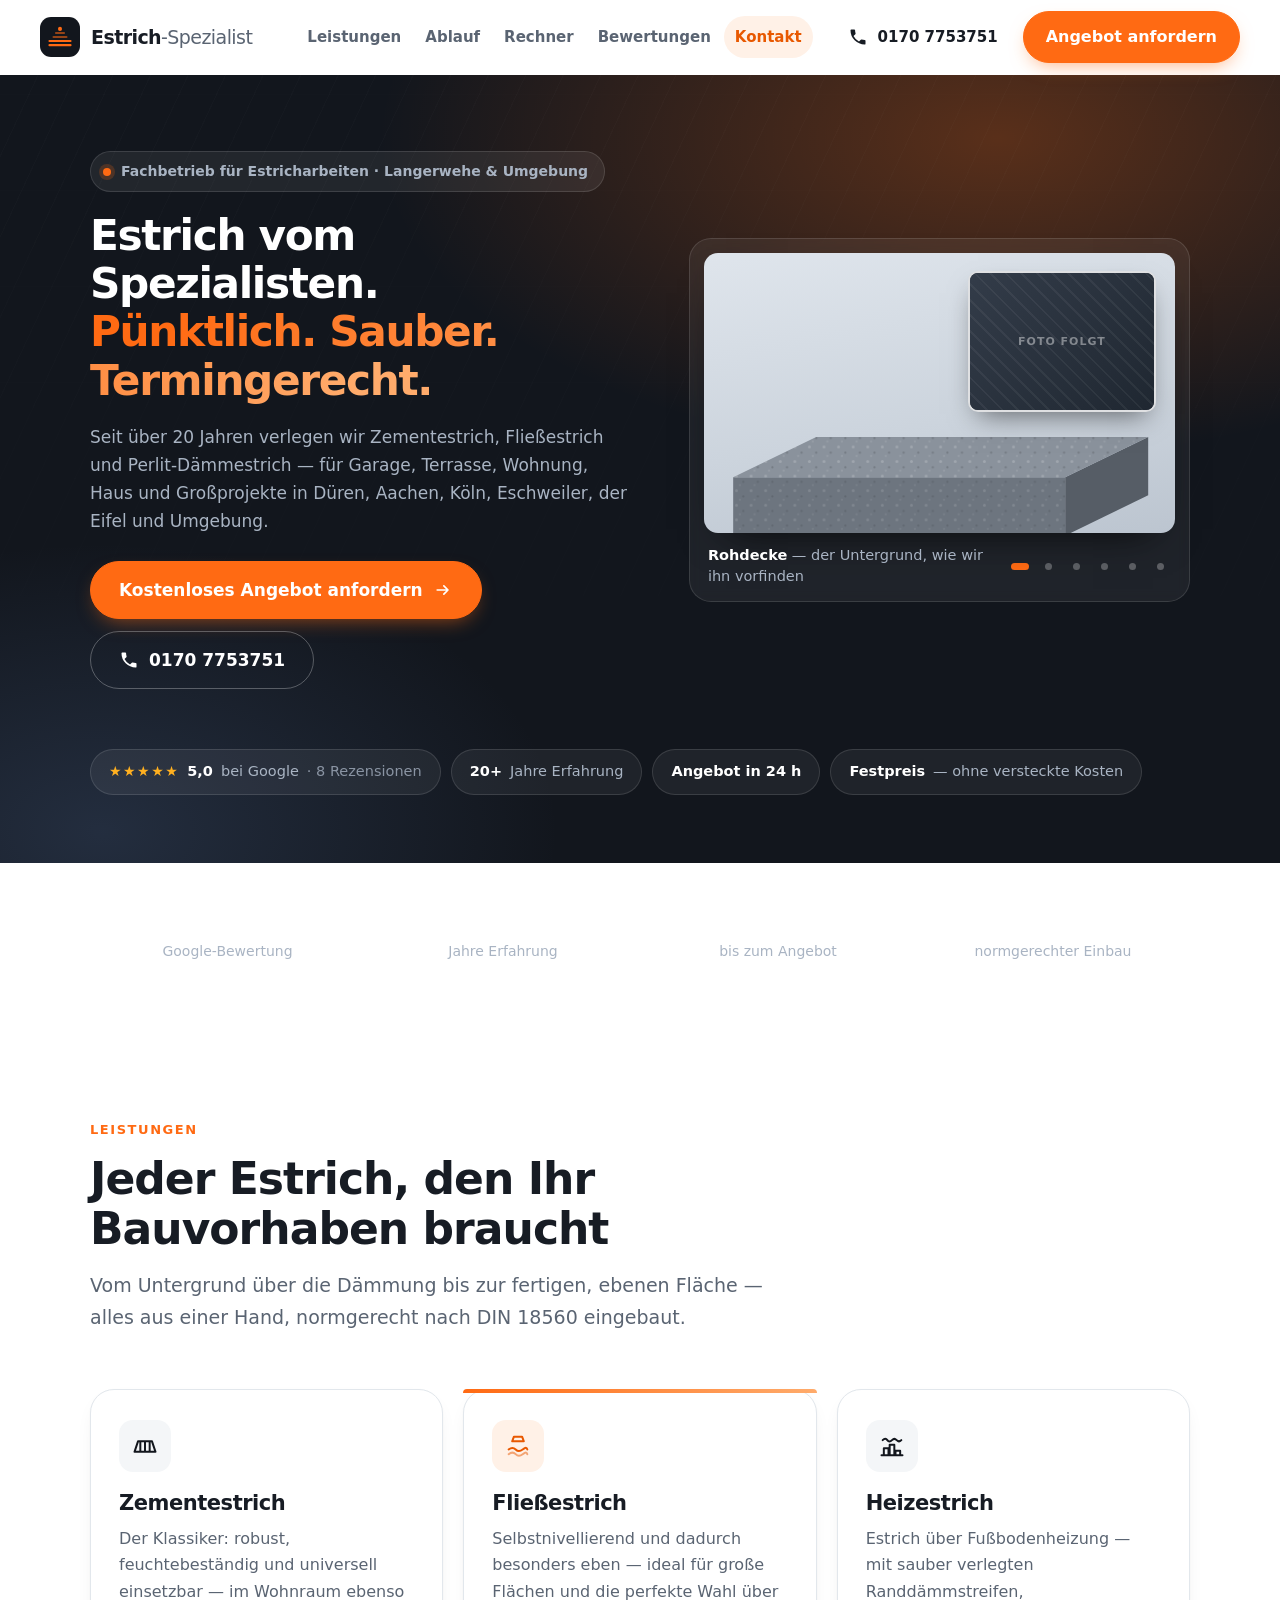
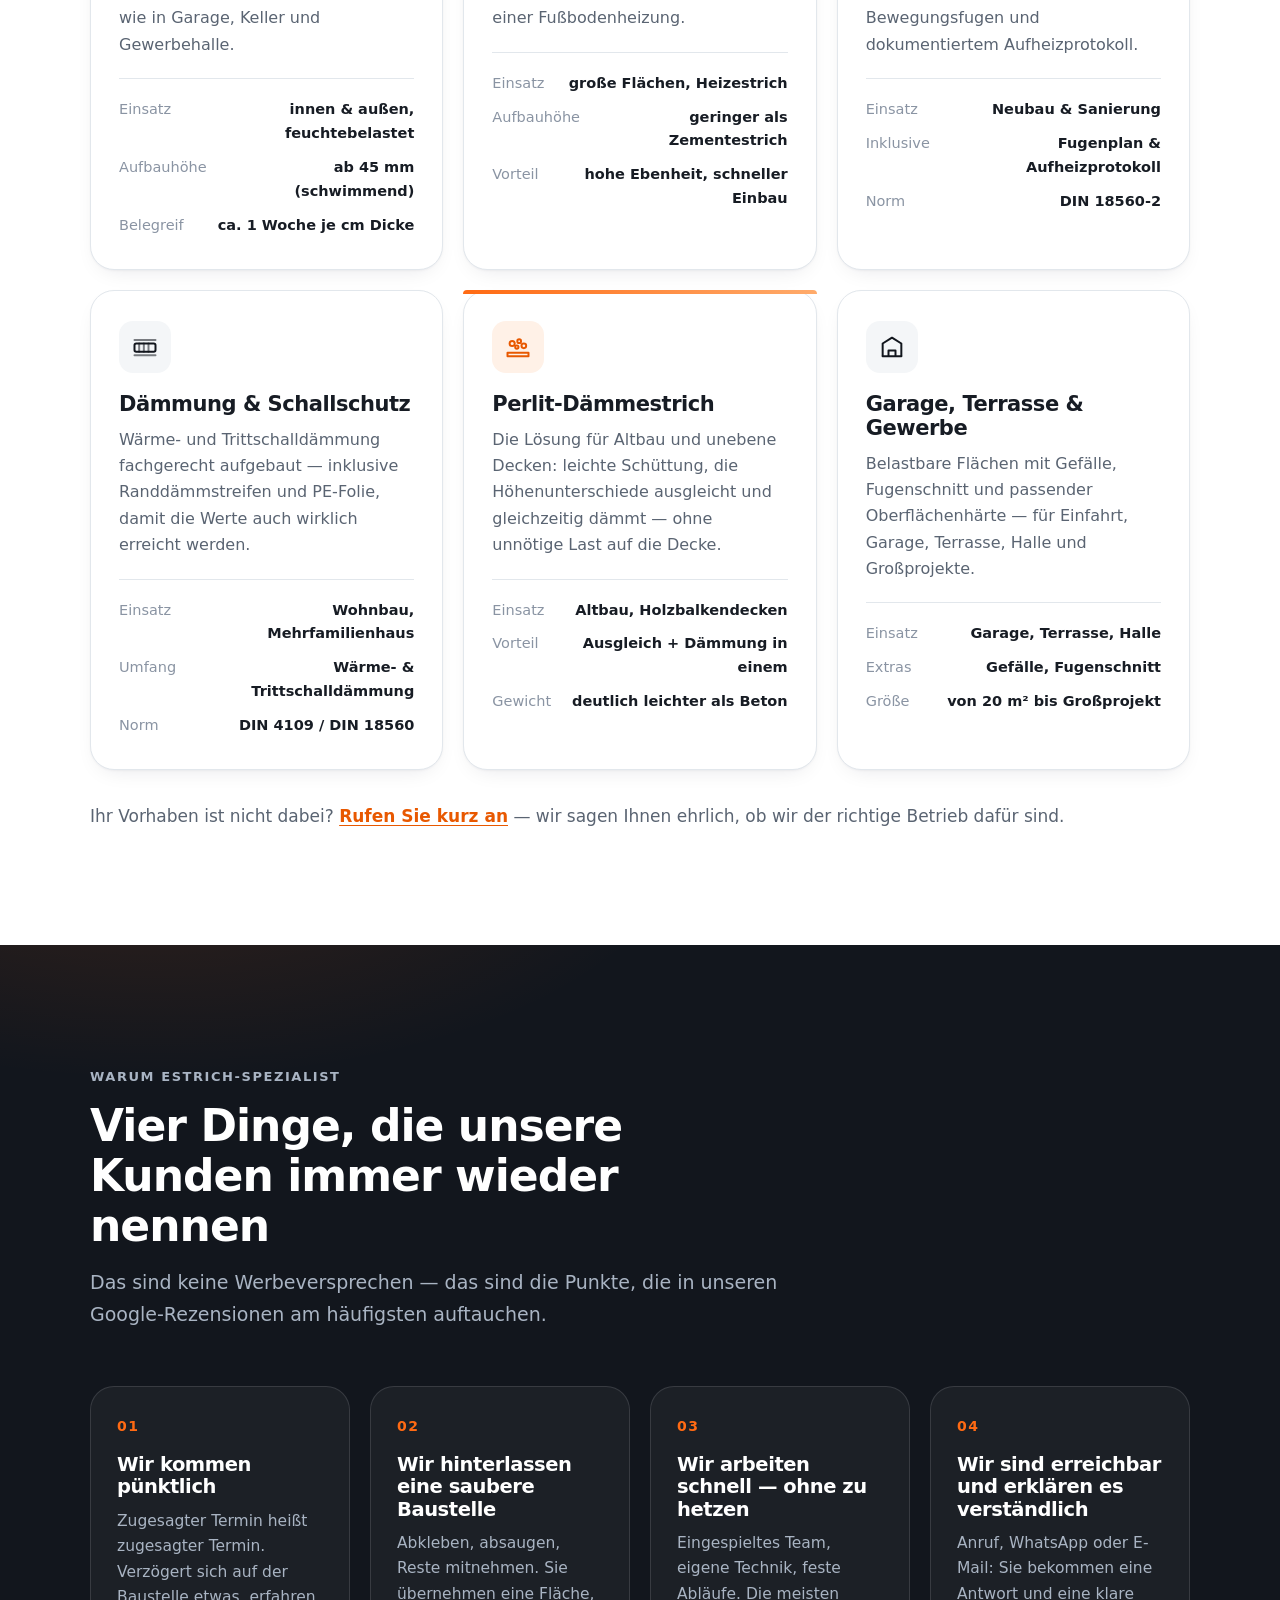
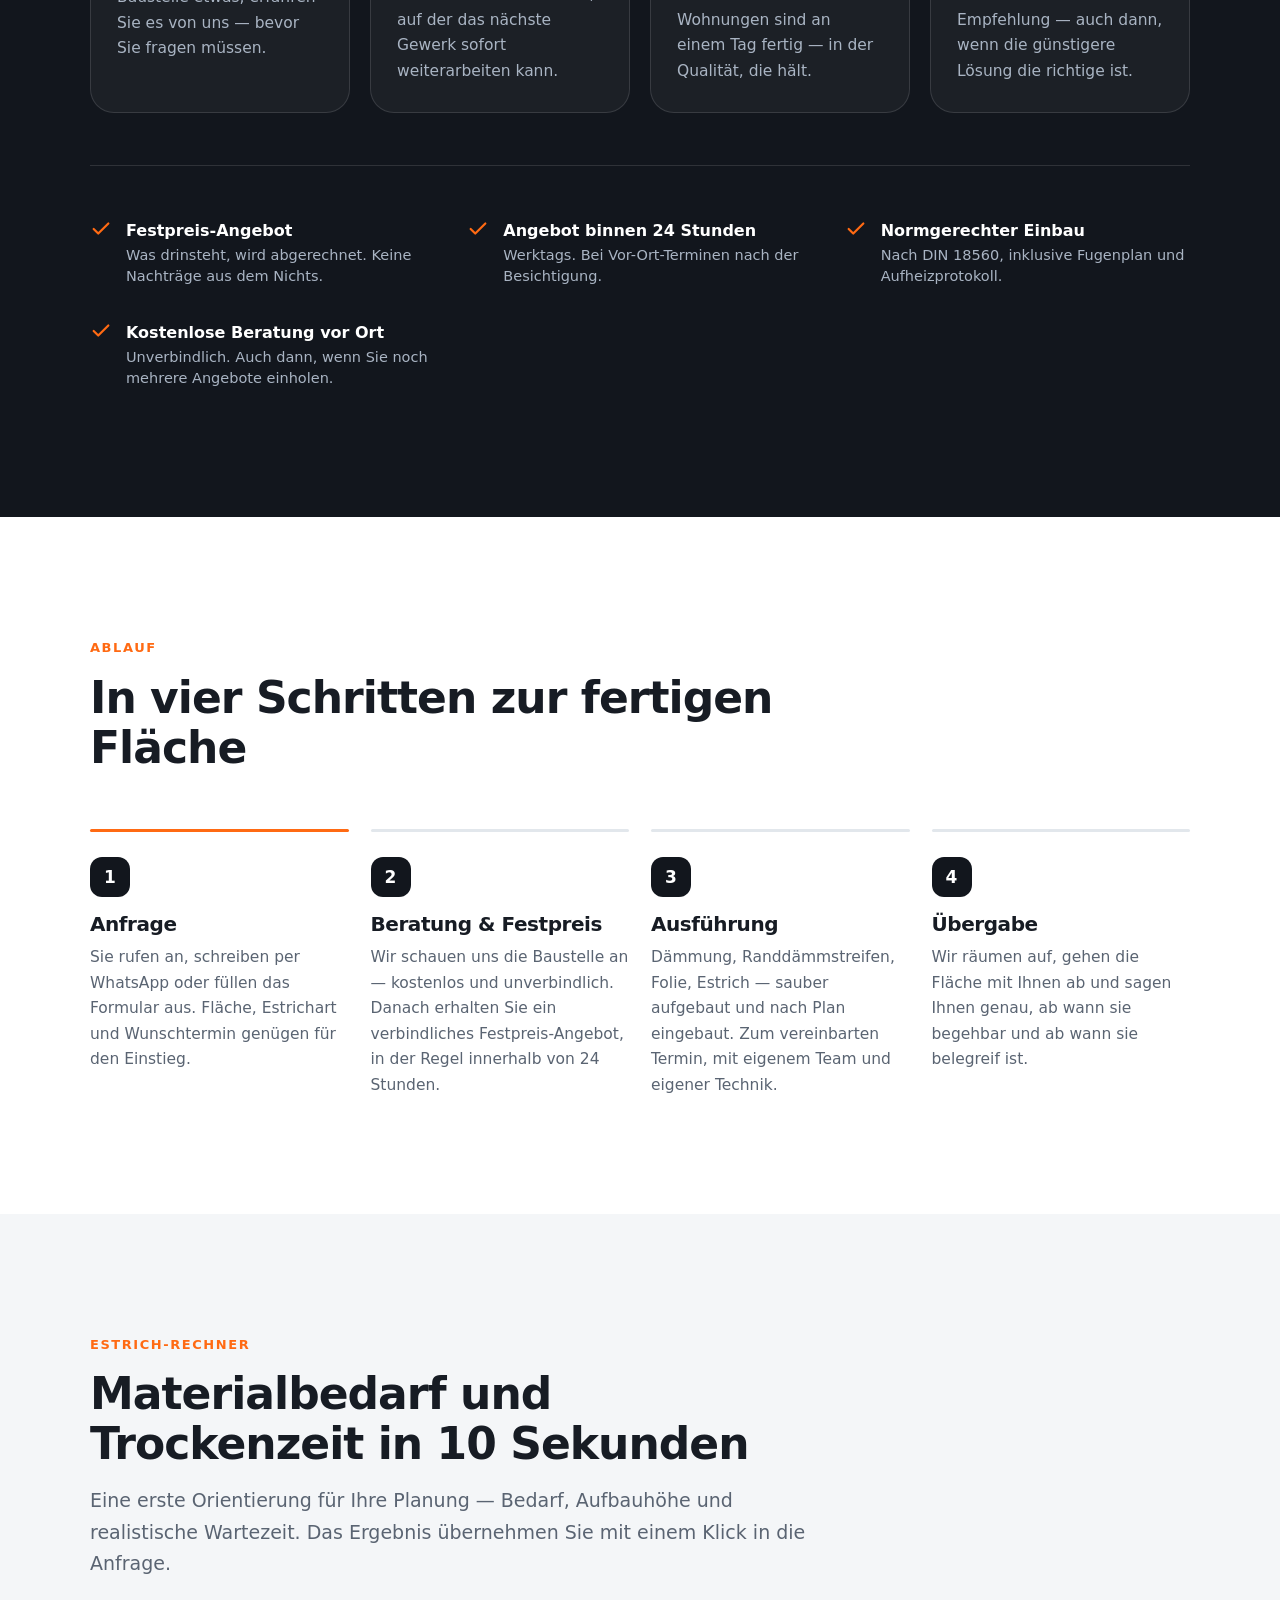
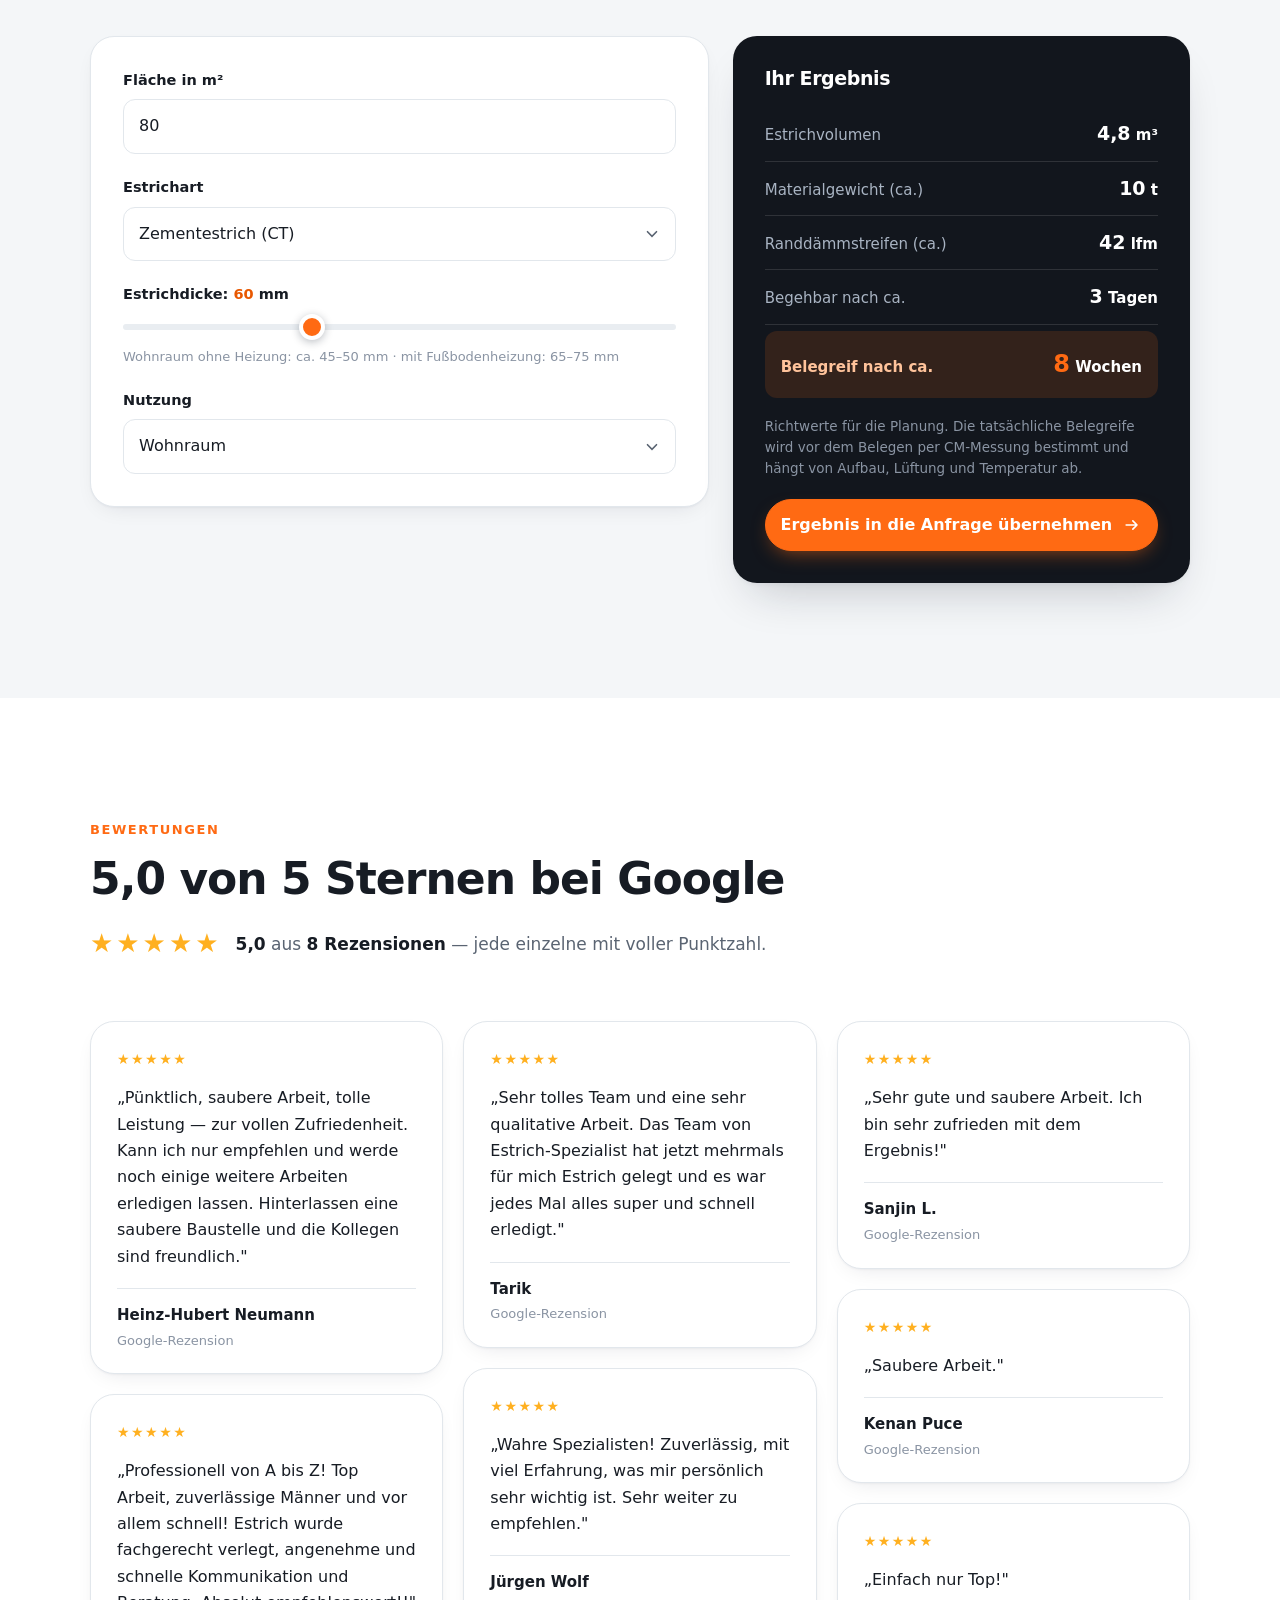
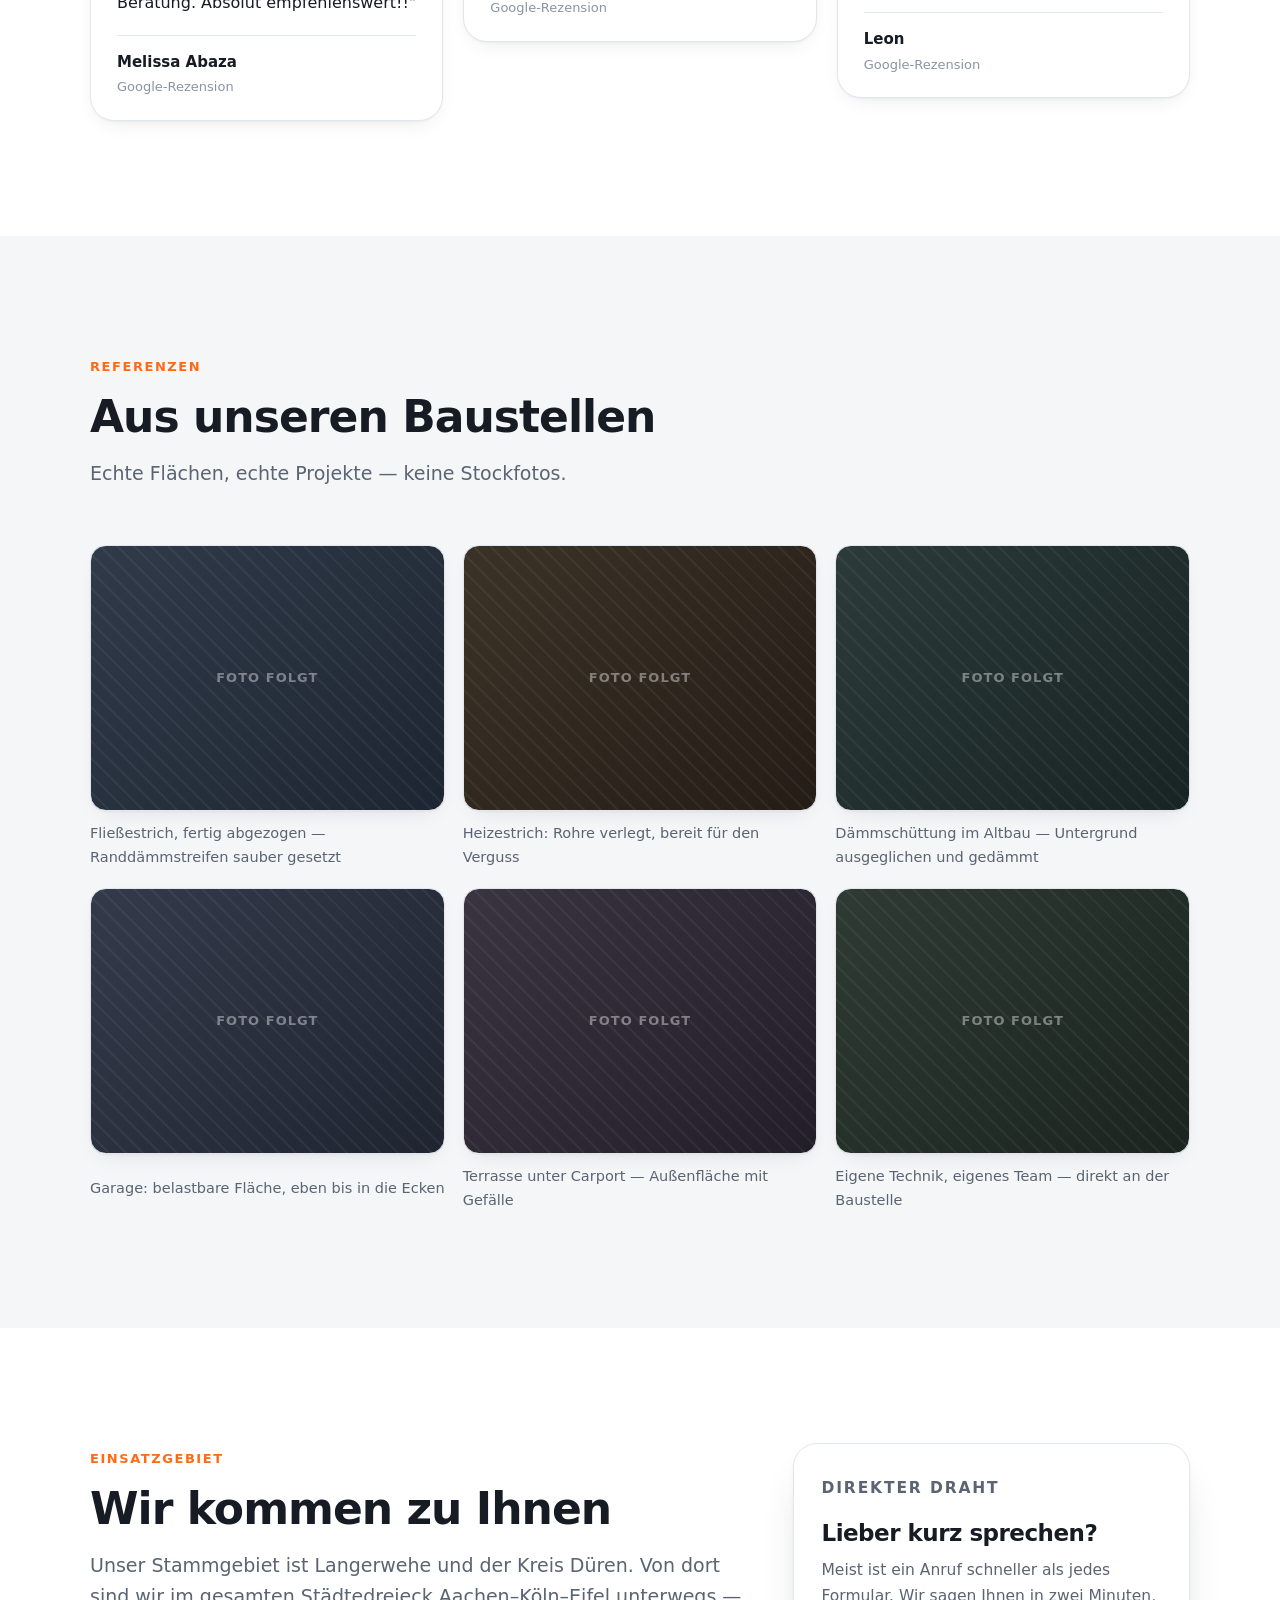
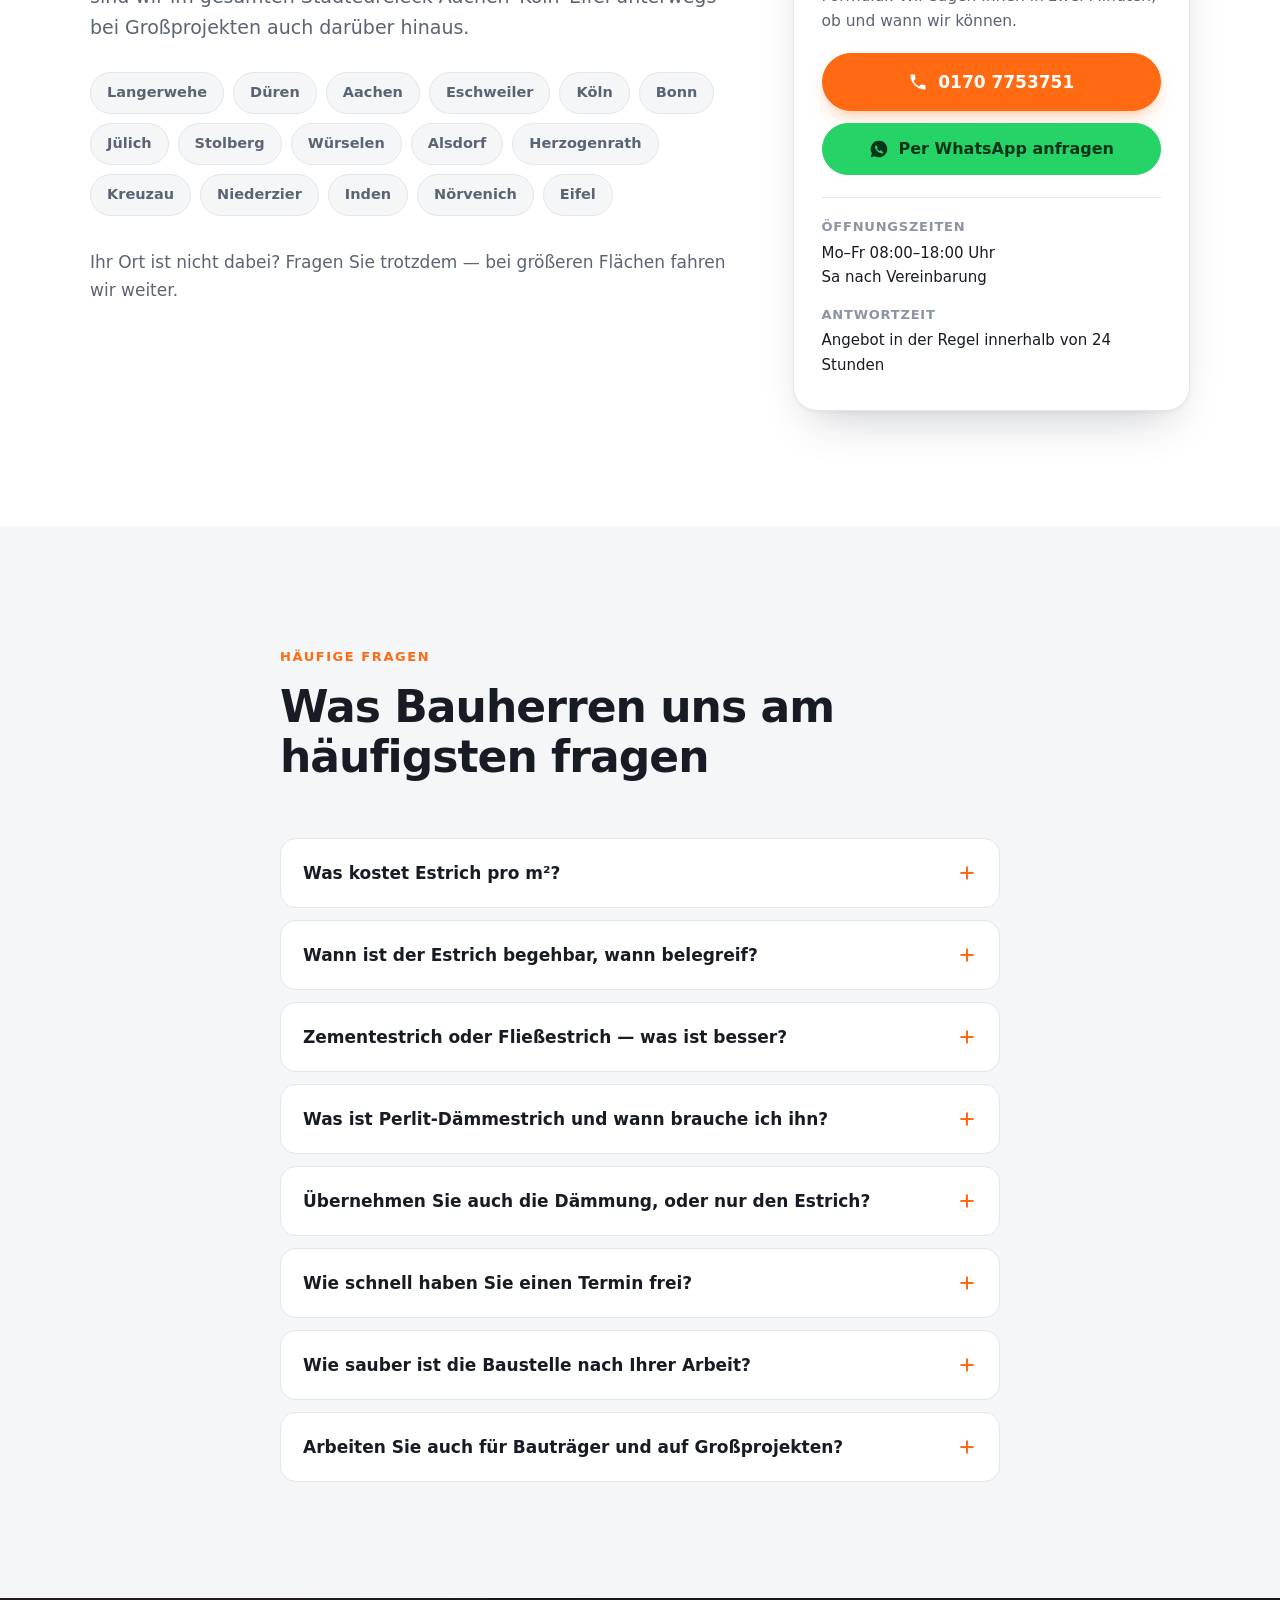
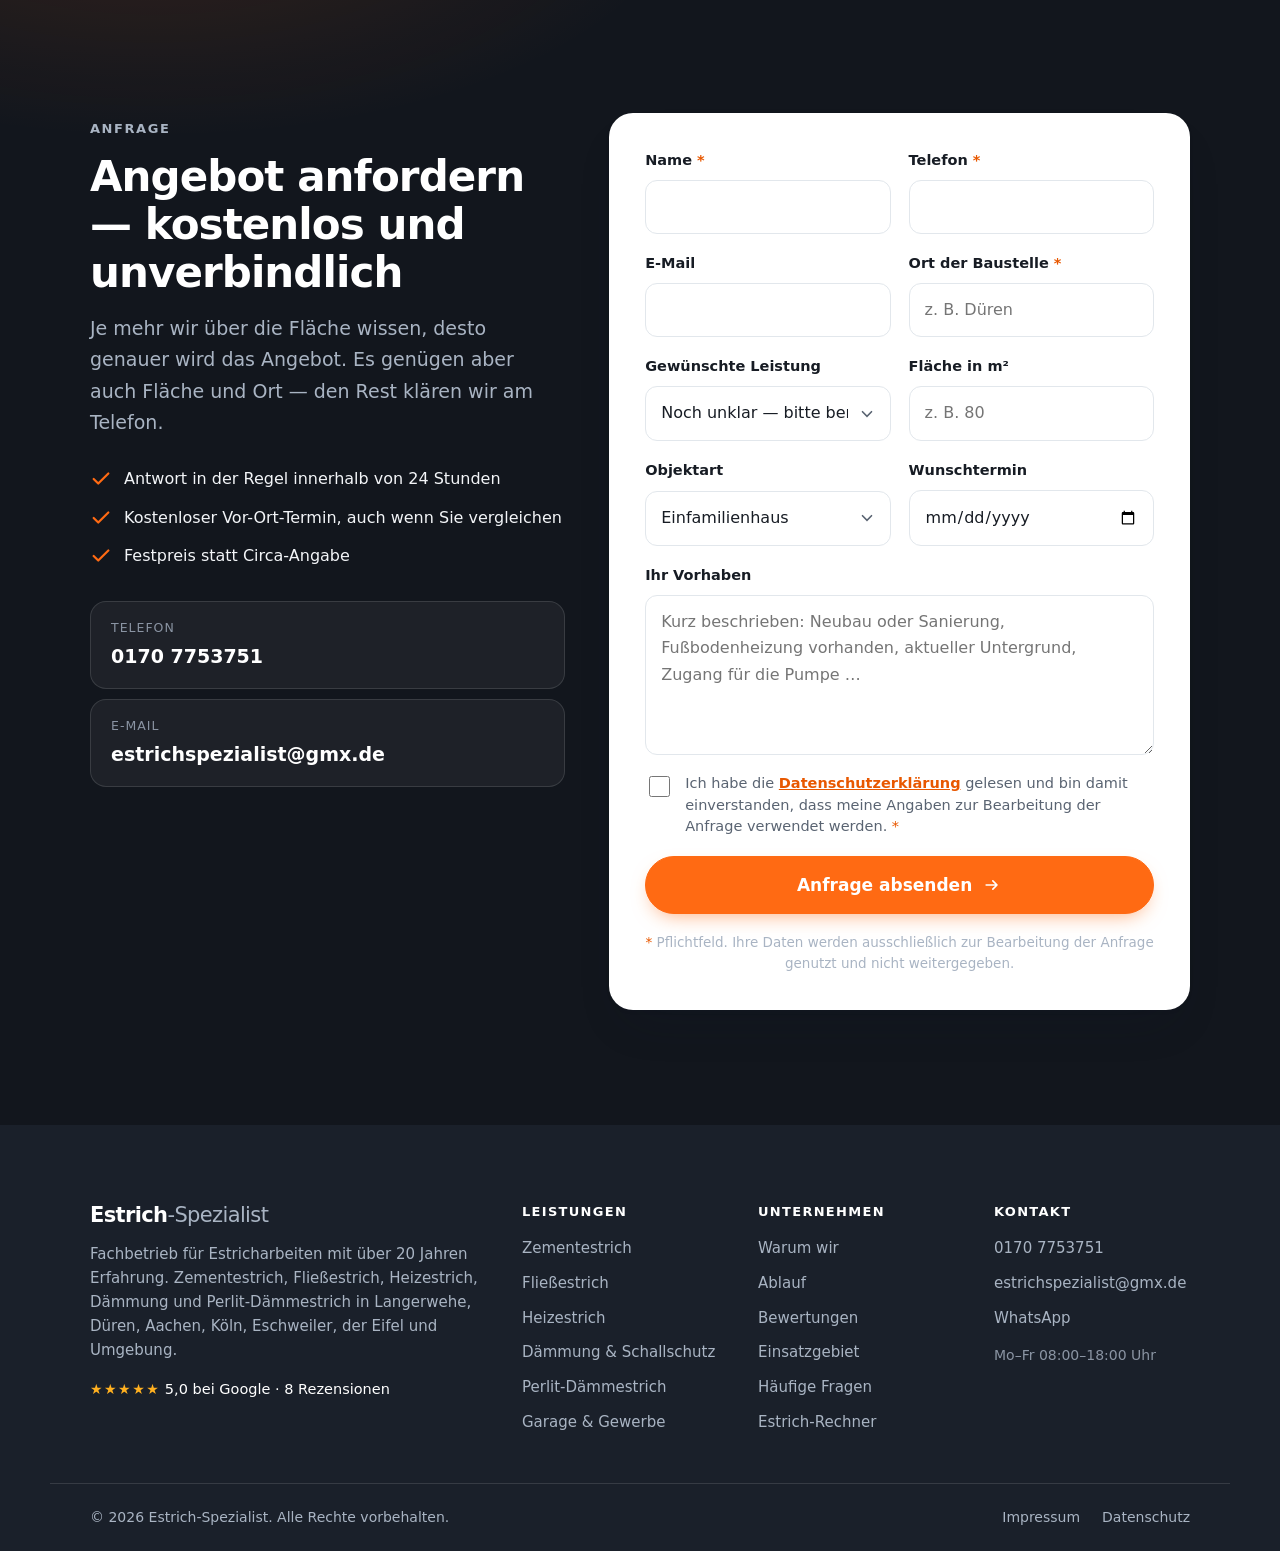
==== commit bffa573c: "Bodenaufbau raeumlich zeigen und Fotoplaetze einbauen Der Querschnitt wird zur axonometrischen Ansic" ====
--- a/index.html
+++ b/index.html
@@ -94,132 +94,163 @@
      </div><!-- /hero-text -->
 
      <!-- ── Bodenaufbau-Animation ──────────────────────────────
-          Querschnitt durch den Fußboden, der sich Schicht für
-          Schicht aufbaut. Zeigt in wenigen Sekunden, was der
-          Kunde später nie wieder zu sehen bekommt.
+          Axonometrische Ansicht des Fußbodens, die sich Schicht
+          für Schicht aufbaut. Jede Lage hat Deck-, Front- und
+          Seitenfläche, dadurch liest sie sich als Körper.
+
+          Projektion: Tiefenvektor dx=+74, dy=-36.
+          Vordere Kante x 26…322, hintere Kante x 100…396.
           ────────────────────────────────────────────────────── -->
      <figure class="buildup" id="buildup" data-stage="0">
 
+      <div class="buildup-stage">
+
        <svg class="buildup-svg" viewBox="0 0 420 250" role="img"
             aria-labelledby="buildup-title buildup-desc">
-         <title id="buildup-title">Aufbau eines Fußbodens im Querschnitt</title>
-         <desc id="buildup-desc">Von der Rohdecke über Dämmung, Randdämmstreifen, Folie und
-           Fußbodenheizung bis zum fertig geglätteten Estrich.</desc>
+         <title id="buildup-title">Aufbau eines Fußbodens, Schicht für Schicht</title>
+         <desc id="buildup-desc">Räumliche Darstellung: auf die Rohdecke kommen Dämmung,
+           Randdämmstreifen und Folie, darauf die Fußbodenheizung, darüber der Estrich,
+           der zur fertigen Fläche geglättet wird.</desc>
 
          <defs>
-           <!-- Estrich wird von links nach rechts eingebracht -->
            <clipPath id="bu-pour">
-             <rect class="bu-pourRect" x="26" y="80" width="394" height="70"/>
+             <rect class="bu-pourRect" x="14" y="52" width="400" height="130"/>
            </clipPath>
-           <clipPath id="bu-frame">
-             <rect x="0" y="0" width="420" height="250" rx="14"/>
-           </clipPath>
-
-           <linearGradient id="bu-screed" x1="0" y1="0" x2="0" y2="1">
-             <stop offset="0"   stop-color="#c8ccd2"/>
-             <stop offset="0.5" stop-color="#b3b8bf"/>
-             <stop offset="1"   stop-color="#a2a8b0"/>
-           </linearGradient>
-
-           <linearGradient id="bu-polish" x1="0" y1="0" x2="0" y2="1">
-             <stop offset="0"    stop-color="#eef1f5"/>
-             <stop offset="0.18" stop-color="#d2d7de"/>
-             <stop offset="1"    stop-color="#a8aeb6"/>
+
+           <linearGradient id="bu-gloss" x1="0" y1="0" x2="1" y2="0.3">
+             <stop offset="0"    stop-color="#fbfcfe"/>
+             <stop offset="0.38" stop-color="#e2e7ee"/>
+             <stop offset="0.62" stop-color="#f4f7fb"/>
+             <stop offset="1"    stop-color="#dde3ea"/>
            </linearGradient>
 
            <linearGradient id="bu-sheen" x1="0" y1="0" x2="1" y2="0">
              <stop offset="0"   stop-color="#fff" stop-opacity="0"/>
-             <stop offset="0.5" stop-color="#fff" stop-opacity=".85"/>
+             <stop offset="0.5" stop-color="#fff" stop-opacity=".9"/>
              <stop offset="1"   stop-color="#fff" stop-opacity="0"/>
            </linearGradient>
 
-           <linearGradient id="bu-slab" x1="0" y1="0" x2="0" y2="1">
-             <stop offset="0" stop-color="#7c848e"/>
-             <stop offset="1" stop-color="#5d646d"/>
-           </linearGradient>
-
-           <pattern id="bu-grit" width="14" height="14" patternUnits="userSpaceOnUse">
-             <circle cx="3"  cy="4"  r="1.4" fill="#fff" opacity=".16"/>
-             <circle cx="10" cy="9"  r="1"   fill="#000" opacity=".16"/>
-             <circle cx="7"  cy="12" r="1.1" fill="#fff" opacity=".1"/>
+           <pattern id="bu-grit" width="13" height="13" patternUnits="userSpaceOnUse">
+             <circle cx="3" cy="4"  r="1.3" fill="#fff" opacity=".18"/>
+             <circle cx="9" cy="9"  r="1"   fill="#000" opacity=".16"/>
+             <circle cx="6" cy="12" r="1"   fill="#fff" opacity=".1"/>
            </pattern>
+
+           <!-- Deckfläche des fertigen Estrichs, für die Spiegelung -->
+           <clipPath id="bu-topface">
+             <polygon points="26,104 322,104 396,68 100,68"/>
+           </clipPath>
          </defs>
 
-         <g clip-path="url(#bu-frame)">
-
-           <!-- Hintergrund / Raumluft -->
-           <rect x="0" y="0" width="420" height="250" fill="#eceff3"/>
-
-           <!-- 0 · Rohdecke -->
-           <g data-step="0" class="bu-layer">
-             <rect x="26" y="186" width="394" height="64" fill="url(#bu-slab)"/>
-             <rect x="26" y="186" width="394" height="64" fill="url(#bu-grit)"/>
-             <rect x="26" y="186" width="394" height="3" fill="#4b525b"/>
+         <!-- 0 · Rohdecke -->
+         <g data-step="0" class="bu-layer">
+           <polygon points="322,200 396,164 396,216 322,252" fill="#565d66"/>
+           <polygon points="26,200 322,200 322,252 26,252"   fill="#6d757f"/>
+           <polygon points="26,200 322,200 396,164 100,164"  fill="#8a929c"/>
+           <polygon points="26,200 322,200 396,164 100,164"  fill="url(#bu-grit)"/>
+           <polygon points="26,200 322,200 322,252 26,252"   fill="url(#bu-grit)" opacity=".7"/>
+         </g>
+
+         <!-- 1 · Dämmung -->
+         <g data-step="1" class="bu-layer bu-rise">
+           <polygon points="322,164 396,128 396,164 322,200" fill="#d5d1bd"/>
+           <polygon points="26,164 322,164 322,200 26,200"   fill="#e9e5d4"/>
+           <polygon points="26,164 322,164 396,128 100,128"  fill="#f7f4e8"/>
+           <!-- Stoßfugen der Dämmplatten -->
+           <g stroke="#d9d4bf" stroke-width="1.3" fill="none">
+             <path d="M124 164 198 128M222 164 296 128M320 164 394 128"/>
            </g>
-
-           <!-- 1 · Dämmung -->
-           <g data-step="1" class="bu-layer bu-rise">
-             <rect x="26" y="148" width="394" height="38" fill="#f2efe2"/>
-             <rect x="26" y="148" width="394" height="38" fill="url(#bu-grit)" opacity=".5"/>
-             <g stroke="#d8d2bc" stroke-width="1.5">
-               <path d="M124 148v38M222 148v38M320 148v38"/>
-             </g>
+           <g stroke="#d3ceb8" stroke-width="1.3" fill="none">
+             <path d="M124 164v36M222 164v36"/>
            </g>
-
-           <!-- 2 · Folie (der Randdämmstreifen folgt weiter unten, über dem Estrich) -->
-           <g data-step="2" class="bu-layer">
-             <rect class="bu-foil" x="26" y="144" width="394" height="4" fill="#8ab4f8" opacity=".55"/>
+         </g>
+
+         <!-- 2 · Folie -->
+         <g data-step="2" class="bu-layer">
+           <polygon points="322,159 396,123 396,128 322,164" fill="#6f9fe8"/>
+           <polygon points="26,159 322,159 322,164 26,164"   fill="#8ab4f8"/>
+           <polygon points="26,159 322,159 396,123 100,123"  fill="#a9c7f5" opacity=".82"/>
+         </g>
+
+         <!-- 3 · Fußbodenheizung — Rohre laufen in die Tiefe -->
+         <g data-step="3" class="bu-layer bu-pipes"
+            fill="none" stroke-linecap="round">
+           <g stroke="#b23a20" stroke-width="14">
+             <path d="M60 152 134 116"  style="--d:0ms"/>
+             <path d="M100 152 174 116" style="--d:70ms"/>
+             <path d="M140 152 214 116" style="--d:140ms"/>
+             <path d="M180 152 254 116" style="--d:210ms"/>
+             <path d="M220 152 294 116" style="--d:280ms"/>
+             <path d="M260 152 334 116" style="--d:350ms"/>
+             <path d="M300 152 374 116" style="--d:420ms"/>
            </g>
-
-           <!-- 3 · Fußbodenheizung -->
-           <g data-step="3" class="bu-layer bu-pipes" fill="#d9482b">
-             <circle cx="60"  cy="133" r="9" style="--d:0ms"/>
-             <circle cx="106" cy="133" r="9" style="--d:70ms"/>
-             <circle cx="152" cy="133" r="9" style="--d:140ms"/>
-             <circle cx="198" cy="133" r="9" style="--d:210ms"/>
-             <circle cx="244" cy="133" r="9" style="--d:280ms"/>
-             <circle cx="290" cy="133" r="9" style="--d:350ms"/>
-             <circle cx="336" cy="133" r="9" style="--d:420ms"/>
-             <circle cx="382" cy="133" r="9" style="--d:490ms"/>
-             <g fill="#fff" opacity=".45">
-               <circle cx="57"  cy="129" r="2.6"/><circle cx="103" cy="129" r="2.6"/>
-               <circle cx="149" cy="129" r="2.6"/><circle cx="195" cy="129" r="2.6"/>
-               <circle cx="241" cy="129" r="2.6"/><circle cx="287" cy="129" r="2.6"/>
-               <circle cx="333" cy="129" r="2.6"/><circle cx="379" cy="129" r="2.6"/>
-             </g>
+           <g stroke="#e0563a" stroke-width="9">
+             <path d="M60 151 134 115"  style="--d:0ms"/>
+             <path d="M100 151 174 115" style="--d:70ms"/>
+             <path d="M140 151 214 115" style="--d:140ms"/>
+             <path d="M180 151 254 115" style="--d:210ms"/>
+             <path d="M220 151 294 115" style="--d:280ms"/>
+             <path d="M260 151 334 115" style="--d:350ms"/>
+             <path d="M300 151 374 115" style="--d:420ms"/>
            </g>
-
-           <!-- 4 · Estrich einbringen -->
-           <g data-step="4" class="bu-layer">
-             <g clip-path="url(#bu-pour)">
-               <rect class="bu-screed" x="26" y="86" width="394" height="58" fill="url(#bu-screed)"/>
-               <rect class="bu-screed-top" x="26" y="86" width="394" height="2.5" fill="#dfe3e8"/>
-             </g>
+           <g stroke="#fff" stroke-width="2.4" opacity=".45">
+             <path d="M58 148 132 112"  style="--d:0ms"/>
+             <path d="M98 148 172 112"  style="--d:70ms"/>
+             <path d="M138 148 212 112" style="--d:140ms"/>
+             <path d="M178 148 252 112" style="--d:210ms"/>
+             <path d="M218 148 292 112" style="--d:280ms"/>
+             <path d="M258 148 332 112" style="--d:350ms"/>
+             <path d="M298 148 372 112" style="--d:420ms"/>
            </g>
-
-           <!-- 5 · Geglättet und fertig -->
-           <g data-step="5" class="bu-layer bu-finish">
-             <rect x="26" y="86" width="394" height="58" fill="url(#bu-polish)"/>
-             <rect x="26" y="86" width="394" height="2" fill="#fff" opacity=".9"/>
-             <!-- Spiegelung des Fensterlichts auf der fertigen Fläche -->
-             <rect class="bu-sheen" x="-150" y="86" width="130" height="58" fill="url(#bu-sheen)"/>
+         </g>
+
+         <!-- 4 · Estrich einbringen -->
+         <g data-step="4" class="bu-layer">
+           <g clip-path="url(#bu-pour)">
+             <polygon points="322,104 396,68 396,123 322,159" fill="#9ba1a9"/>
+             <polygon points="26,104 322,104 322,159 26,159"   fill="#b8bdc4"/>
+             <polygon points="26,104 322,104 396,68 100,68"    fill="#cfd4da"/>
+             <polygon points="26,104 322,104 396,68 100,68"    fill="url(#bu-grit)" opacity=".5"/>
            </g>
-
-           <!-- 2 · Randdämmstreifen — steht zwischen Wand und Estrich und bleibt
-                deshalb bis zuletzt sichtbar. Wird nach dem Estrich gezeichnet,
-                sonst würde ihn die Fläche verdecken. -->
-           <g data-step="2" class="bu-layer">
-             <rect class="bu-edge" x="26" y="80" width="10" height="106" fill="#3b82f6"/>
-             <rect class="bu-edge" x="26" y="80" width="3" height="106" fill="#fff" opacity=".22"/>
+         </g>
+
+         <!-- 5 · Geglättet und fertig -->
+         <g data-step="5" class="bu-layer bu-finish">
+           <polygon points="322,104 396,68 396,123 322,159" fill="#adb3bb"/>
+           <polygon points="26,104 322,104 322,159 26,159"   fill="#c9ced5"/>
+           <polygon points="26,104 322,104 396,68 100,68"    fill="url(#bu-gloss)"/>
+           <g clip-path="url(#bu-topface)">
+             <rect class="bu-sheen" x="-190" y="60" width="150" height="60" fill="url(#bu-sheen)"/>
            </g>
-
-           <!-- Wand steht immer -->
-           <rect x="0" y="0" width="26" height="250" fill="#39404a"/>
-           <rect x="0" y="0" width="26" height="250" fill="url(#bu-grit)" opacity=".6"/>
-           <rect x="26" y="0" width="2" height="250" fill="#2b313a" opacity=".5"/>
-
+           <polyline points="26,104 322,104 396,68" fill="none" stroke="#fff" stroke-width="1.6" opacity=".85"/>
          </g>
+
+         <!-- 2 · Randdämmstreifen — steht zwischen Wand und Estrich und muss
+              deshalb über der Fläche gezeichnet werden, sonst verschwindet er. -->
+         <g data-step="2" class="bu-layer bu-edge-g">
+           <!-- In der Tiefe gekürzt dargestellt (42 statt 74), sonst verdeckt
+                der Streifen den halben Schichtaufbau dahinter. -->
+           <polygon class="bu-edge" points="26,98 33,98 75,78 68,78"    fill="#6ba3ff"/>
+           <polygon class="bu-edge" points="26,98 33,98 33,200 26,200"  fill="#3b82f6"/>
+           <polygon class="bu-edge" points="33,98 75,78 75,180 33,200"  fill="#2f6fd6"/>
+         </g>
+
        </svg>
+
+       <!-- Echtes Foto zur jeweiligen Phase. Die Dateien einfach unter diesen
+            Namen in assets/img/ ablegen — fehlt eine, bleibt der Platzhalter
+            stehen und der Rest der Animation läuft unverändert weiter. -->
+       <div class="buildup-photo">
+         <span class="buildup-photo-ph" aria-hidden="true">Foto folgt</span>
+         <img data-photo="0" src="assets/img/aufbau-1-rohdecke.jpg"     loading="lazy" onerror="this.remove()" alt="Rohdecke einer Baustelle vor Beginn der Estricharbeiten">
+         <img data-photo="1" src="assets/img/aufbau-2-daemmung.jpg"     loading="lazy" onerror="this.remove()" alt="Verlegte Dämmplatten auf der Rohdecke">
+         <img data-photo="2" src="assets/img/aufbau-3-randstreifen.jpg" loading="lazy" onerror="this.remove()" alt="Randdämmstreifen und Folie an der Wand angesetzt">
+         <img data-photo="3" src="assets/img/aufbau-4-heizung.jpg"      loading="lazy" onerror="this.remove()" alt="Verlegte Rohre der Fußbodenheizung vor dem Verguss">
+         <img data-photo="4" src="assets/img/aufbau-5-estrich.jpg"      loading="lazy" onerror="this.remove()" alt="Frisch eingebrachter Estrich wird abgezogen">
+         <img data-photo="5" src="assets/img/aufbau-6-fertig.jpg"       loading="lazy" onerror="this.remove()" alt="Fertig geglättete Estrichfläche">
+       </div>
+
+      </div><!-- /buildup-stage -->
 
        <figcaption class="buildup-cap">
          <ol>
--- a/assets/css/style.css
+++ b/assets/css/style.css
@@ -310,66 +310,94 @@
   backdrop-filter: blur(6px); -webkit-backdrop-filter: blur(6px);
 }
 
+.buildup-stage { position: relative; }
+
 .buildup-svg {
   width: 100%; height: auto; display: block;
   border-radius: 14px;
+  /* Etwas dunkler als die polierte Estrichfläche, sonst verschmilzt deren
+     helle Deckfläche mit dem Hintergrund. */
+  background: linear-gradient(170deg, #dfe5ec 0%, #ccd4dd 58%, #bcc5d0 100%);
   box-shadow: 0 18px 40px -22px rgba(0,0,0,.85);
 }
 
-/* Grundzustand: alles aus, Rohdecke liegt schon da */
+/* ── Echtes Foto zur Phase ───────────────────────────────────
+   Sitzt in der leeren Fläche über dem Aufbau — dort, wo im
+   Diagramm ohnehin nur Luft ist. */
+.buildup-photo {
+  position: absolute; top: 6.5%; right: 4%;
+  width: 40%; aspect-ratio: 4 / 3;
+  border-radius: 10px; overflow: hidden;
+  background: #2a323f;
+  border: 2px solid rgba(255,255,255,.85);
+  box-shadow: 0 12px 26px -10px rgba(0,0,0,.55);
+}
+.buildup-photo img,
+.buildup-photo-ph {
+  position: absolute; inset: 0;
+  width: 100%; height: 100%;
+  opacity: 0; transition: opacity .5s var(--ease);
+}
+.buildup-photo img { object-fit: cover; }
+.buildup-photo img.is-on { opacity: 1; }
+.buildup-photo-ph {
+  display: grid; place-items: center; opacity: 1;
+  background:
+    repeating-linear-gradient(45deg, rgba(255,255,255,.05) 0 2px, transparent 2px 11px),
+    linear-gradient(135deg, #333c49, #1f2731);
+  font-size: 11px; font-weight: 650; letter-spacing: .09em; text-transform: uppercase;
+  color: rgba(255,255,255,.42);
+}
+
+/* ── Schichten ───────────────────────────────────────────── */
 .bu-layer { opacity: 0; transition: opacity .5s var(--ease); }
 .bu-layer.is-on { opacity: 1; }
 
-/* Dämmung fährt von unten ein */
+/* Dämmung setzt sich von oben auf die Rohdecke */
 .bu-rise {
-  transform: translateY(26px);
-  transition: opacity .45s var(--ease), transform .55s var(--ease);
+  transform: translateY(-22px);
+  transition: opacity .45s var(--ease), transform .55s cubic-bezier(.3,1.2,.4,1);
 }
 .bu-rise.is-on { transform: translateY(0); }
 
-/* Randdämmstreifen wächst an der Wand hoch, Folie legt sich flach */
-.bu-edge, .bu-foil { transform-box: fill-box; }
-.bu-edge {
-  transform-origin: bottom center; transform: scaleY(0);
-  transition: transform .5s var(--ease);
-}
-.bu-foil {
-  transform-origin: left center; transform: scaleX(0);
-  transition: transform .55s var(--ease) .15s;
-}
-.is-on .bu-edge, .is-on .bu-foil { transform: none; }
-
-/* Heizrohre poppen nacheinander auf */
-.bu-pipes circle { transform-box: fill-box; transform-origin: center; }
-.bu-pipes > circle, .bu-pipes > g > circle {
-  transform: scale(0);
-  transition: transform .34s cubic-bezier(.2,1.5,.4,1);
-}
-.bu-pipes.is-on > circle { transform: scale(1); transition-delay: var(--d, 0ms); }
-.bu-pipes.is-on > g > circle { transform: scale(1); }
+/* Randdämmstreifen wächst an der Wand hoch */
+.bu-edge { transform-box: fill-box; transform-origin: bottom left; }
+.bu-edge-g .bu-edge {
+  transform: scaleY(.04);
+  transition: transform .55s var(--ease);
+}
+.bu-edge-g.is-on .bu-edge { transform: none; }
+
+/* Heizrohre werden nacheinander eingelegt */
+.bu-pipes path {
+  transform-box: fill-box; transform-origin: 0 100%;
+  transform: scale(.1);
+  transition: transform .38s cubic-bezier(.2,1.4,.4,1);
+}
+.bu-pipes.is-on path { transform: none; transition-delay: var(--d, 0ms); }
 
 /* Estrich läuft von links ein */
 .bu-pourRect {
   transform-box: fill-box; transform-origin: left center;
   transform: scaleX(0);
-  transition: transform 1.15s cubic-bezier(.35,.05,.2,1);
+  transition: transform 1.2s cubic-bezier(.35,.05,.2,1);
 }
 .buildup[data-stage="4"] .bu-pourRect,
 .buildup[data-stage="5"] .bu-pourRect { transform: none; }
 
-/* Fertige Fläche: Lichtreflex wandert einmal durch */
+/* Fertige Fläche: Lichtreflex wandert einmal über die Deckfläche */
 .bu-sheen { opacity: 0; }
 .buildup[data-stage="5"] .bu-sheen {
-  animation: bu-sweep 2.4s cubic-bezier(.4,0,.3,1) .35s both;
+  animation: bu-sweep 2.6s cubic-bezier(.4,0,.3,1) .4s both;
 }
 @keyframes bu-sweep {
-  0%   { opacity: 0;  transform: translateX(0); }
+  0%   { opacity: 0; transform: translate(0, 0); }
   12%  { opacity: 1; }
   85%  { opacity: 1; }
-  100% { opacity: 0;  transform: translateX(620px); }
-}
-
-/* Bildunterschrift: nur der aktive Schritt ist sichtbar */
+  100% { opacity: 0; transform: translate(660px, -80px); }
+}
+
+/* ── Bildunterschrift ────────────────────────────────────── */
 .buildup-cap { display: flex; align-items: center; gap: 14px; padding: 12px 4px 8px; }
 
 .buildup-cap ol {
@@ -401,6 +429,7 @@
 
 @media (max-width: 520px) {
   .buildup { padding: 10px 10px 4px; border-radius: 18px; }
+  .buildup-photo { width: 44%; top: 5%; }
   .buildup-cap { flex-direction: column-reverse; align-items: flex-start; gap: 10px; }
   .buildup-cap ol { width: 100%; }
   .buildup-cap li { font-size: 14px; }
@@ -408,12 +437,12 @@
 
 /* Wer keine Bewegung möchte, sieht den fertigen Aufbau sofort. */
 @media (prefers-reduced-motion: reduce) {
-  .bu-layer, .bu-rise, .bu-edge, .bu-foil, .bu-pourRect,
-  .bu-pipes > circle, .bu-pipes > g > circle, .buildup-cap li {
+  .bu-layer, .bu-rise, .bu-edge, .bu-pourRect, .bu-pipes path, .buildup-cap li {
     opacity: 1 !important; transform: none !important; transition: none !important;
   }
   .bu-sheen { display: none; }
   .buildup-cap li:not(:last-child) { opacity: 0 !important; }
+}
 }
 
 /* ── Fakten ───────────────────────────────────────────────── */
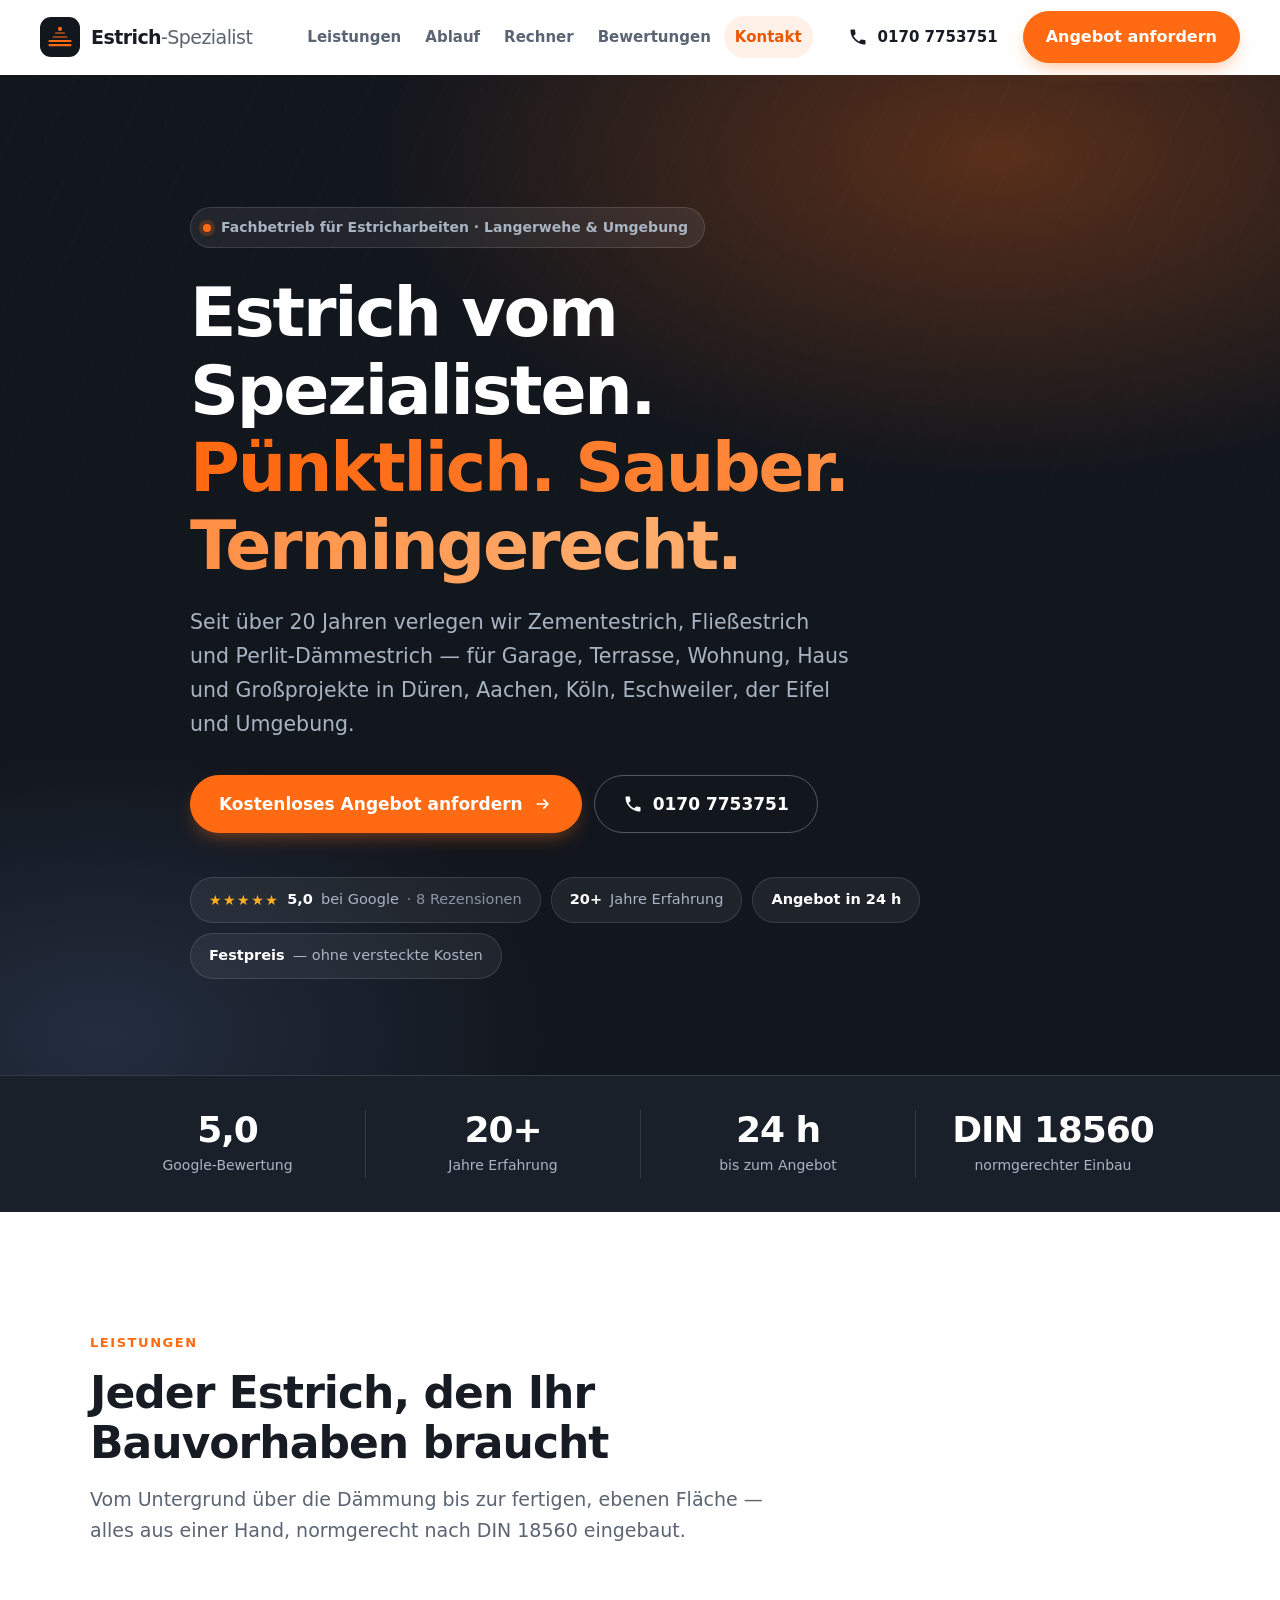
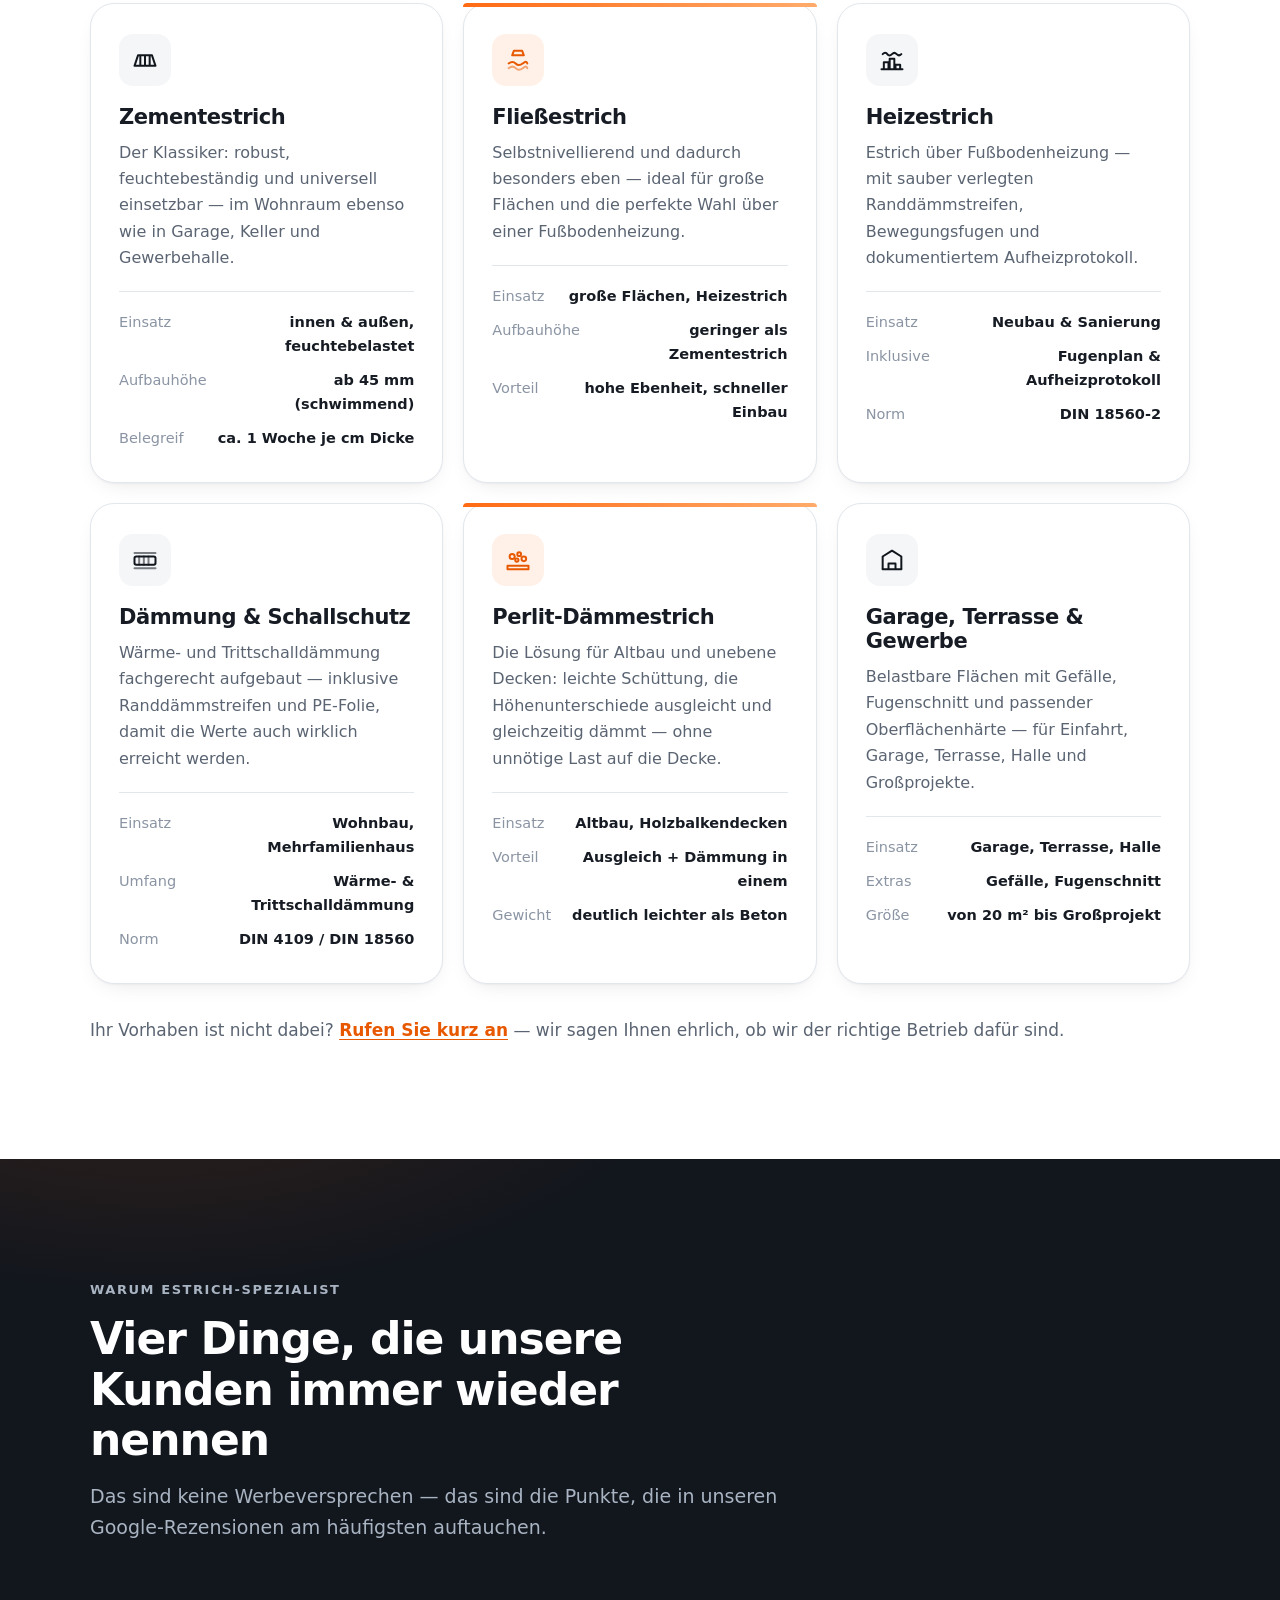
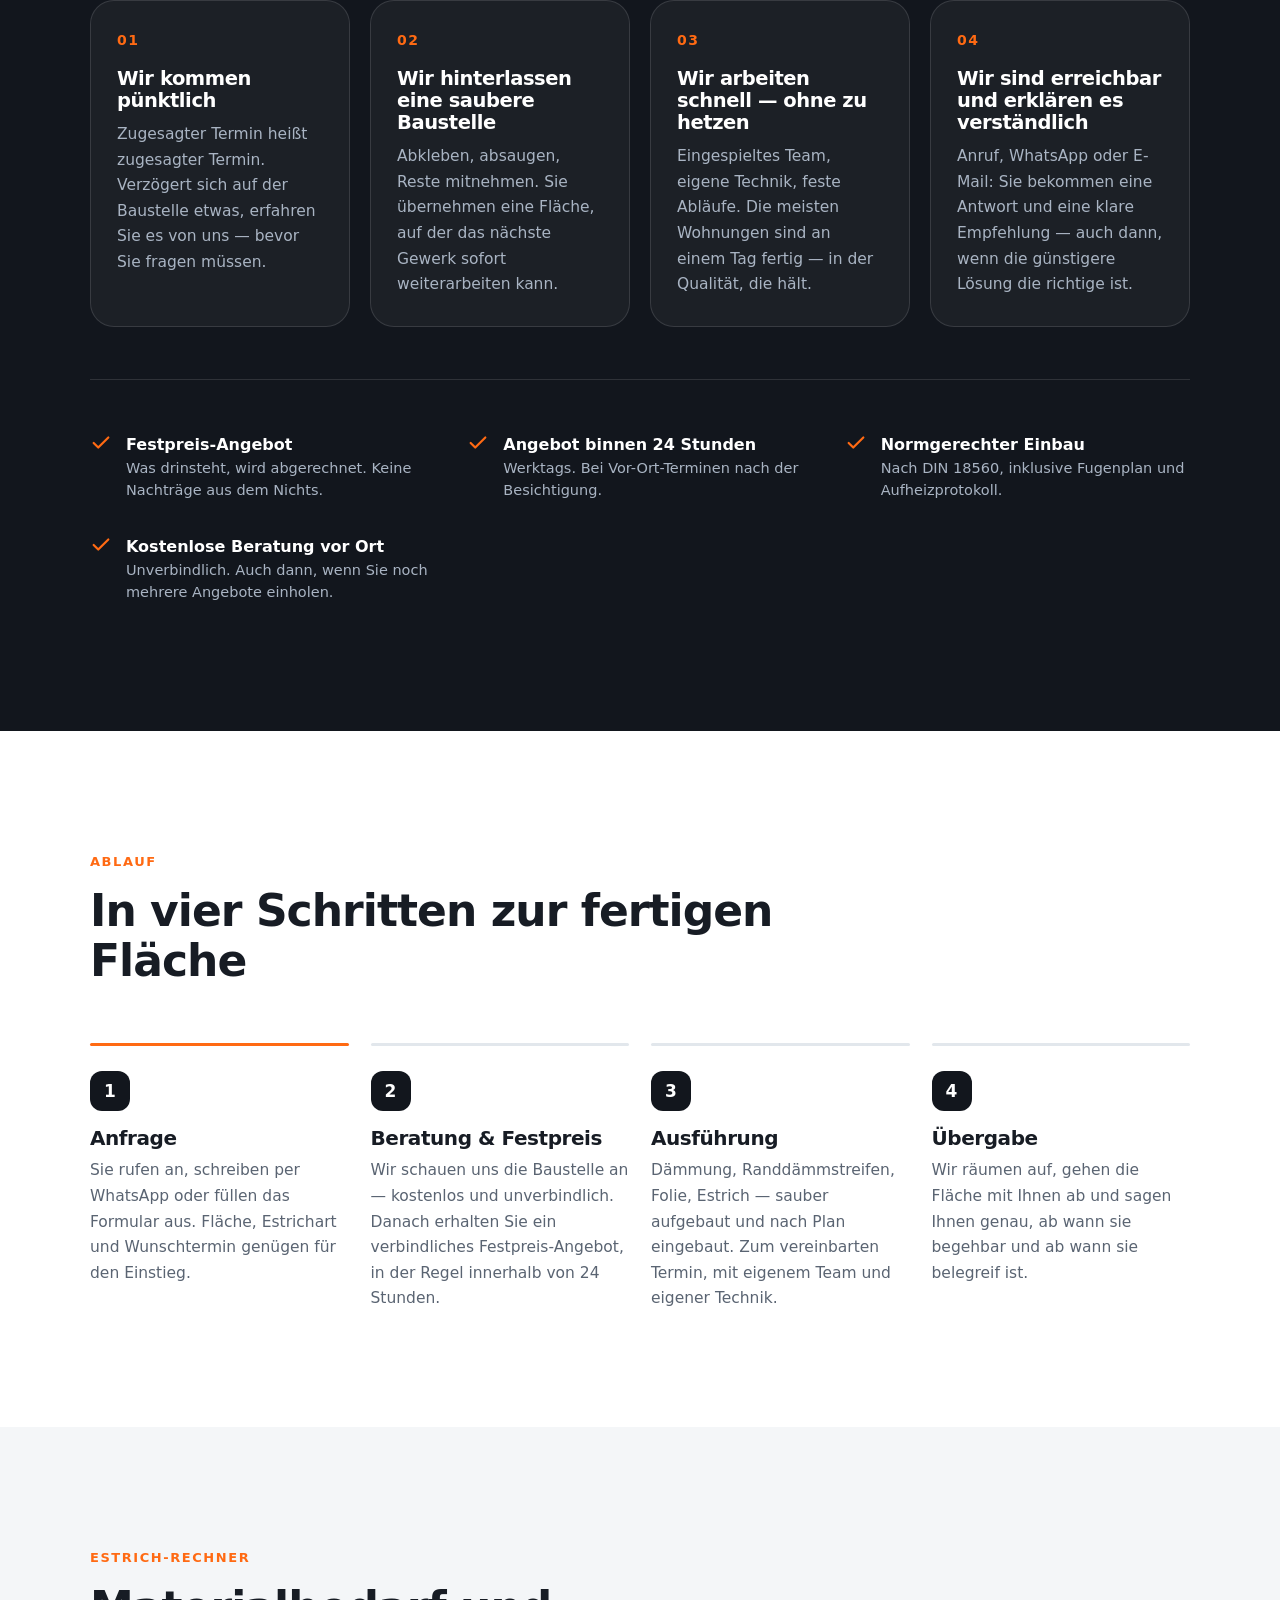
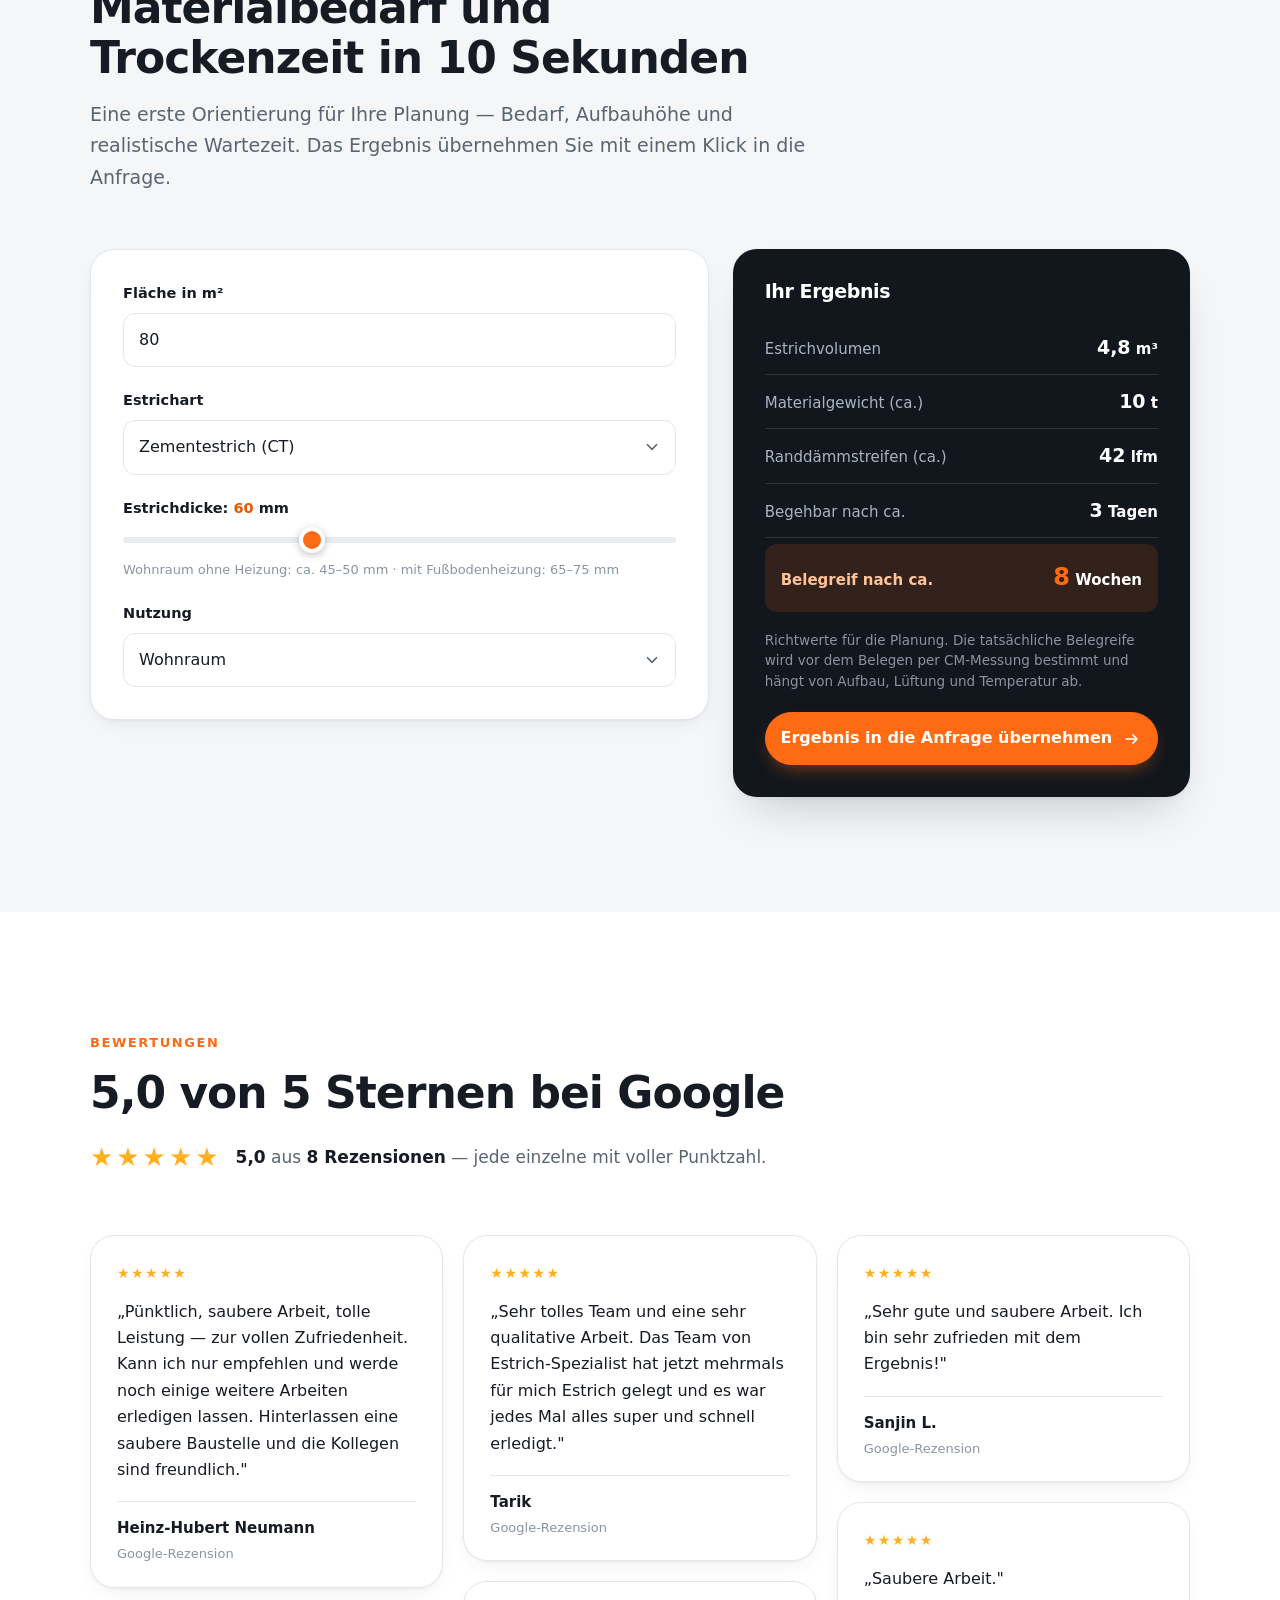
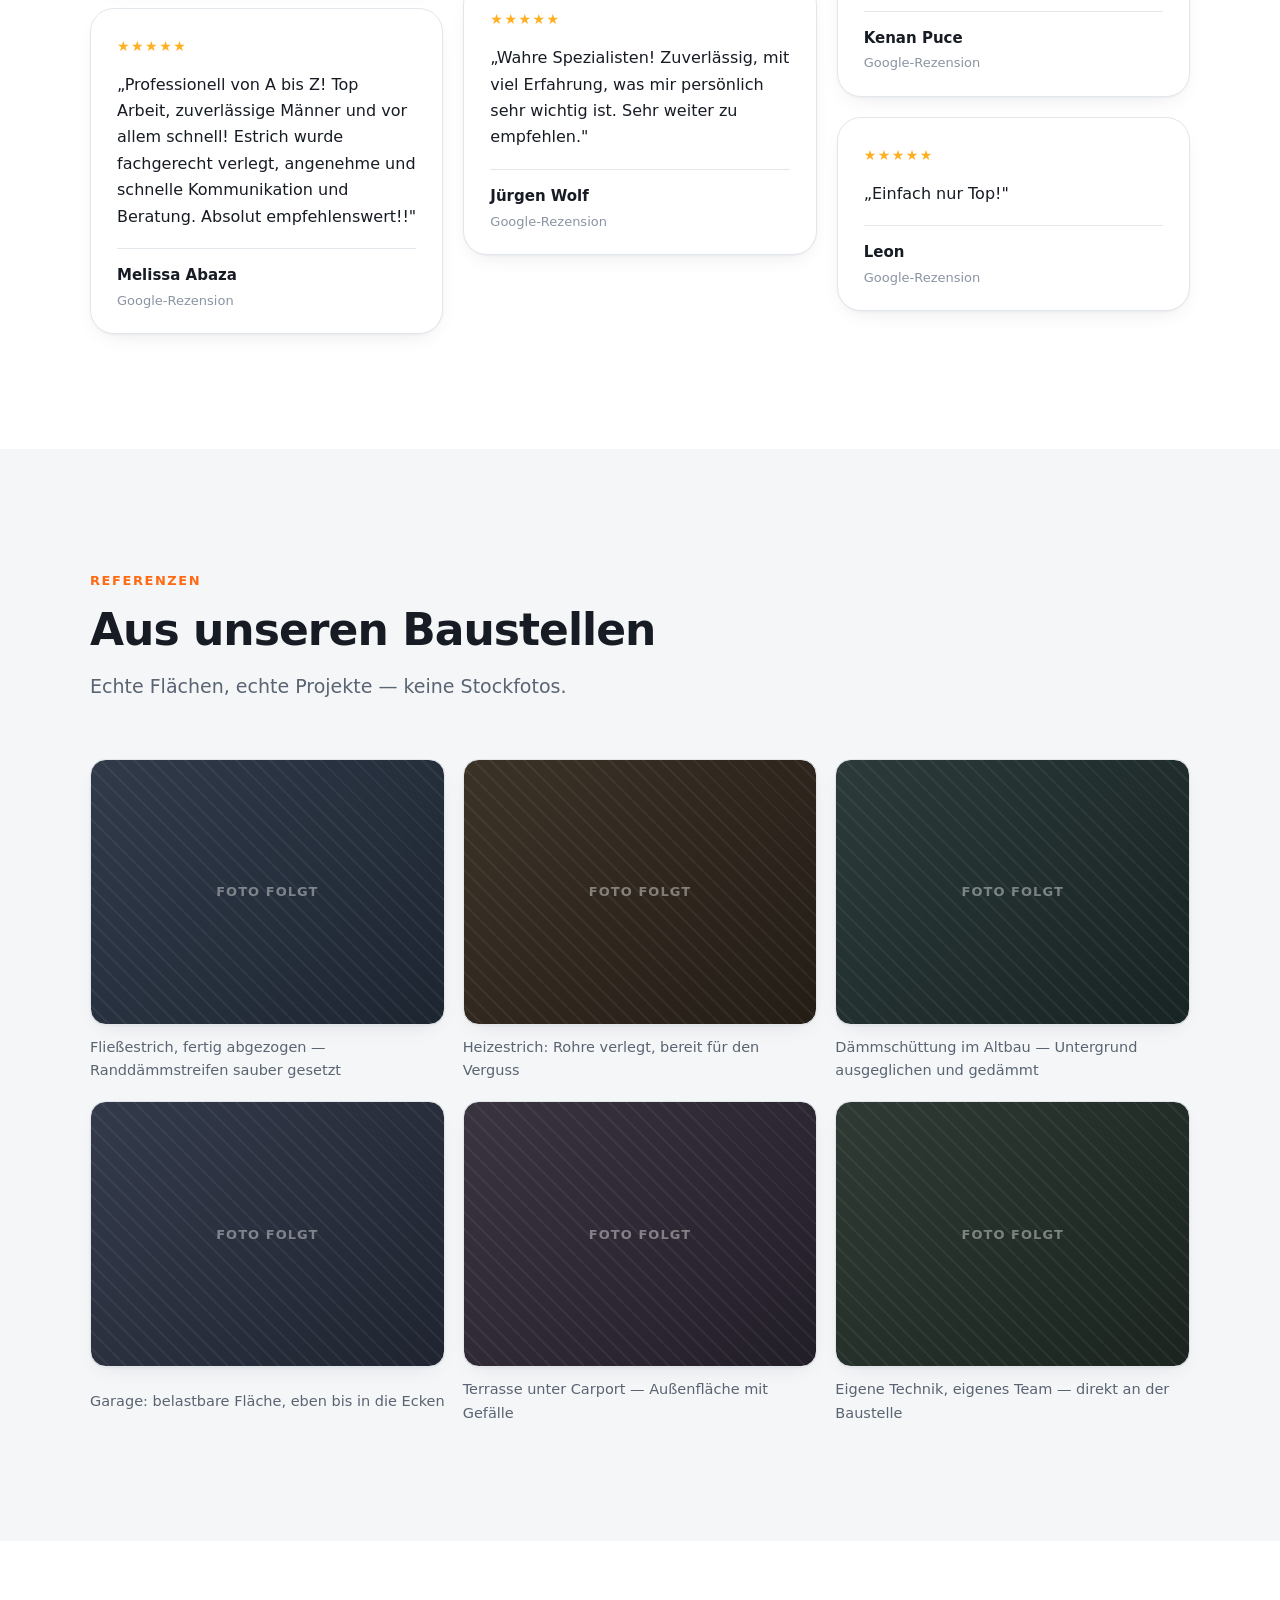
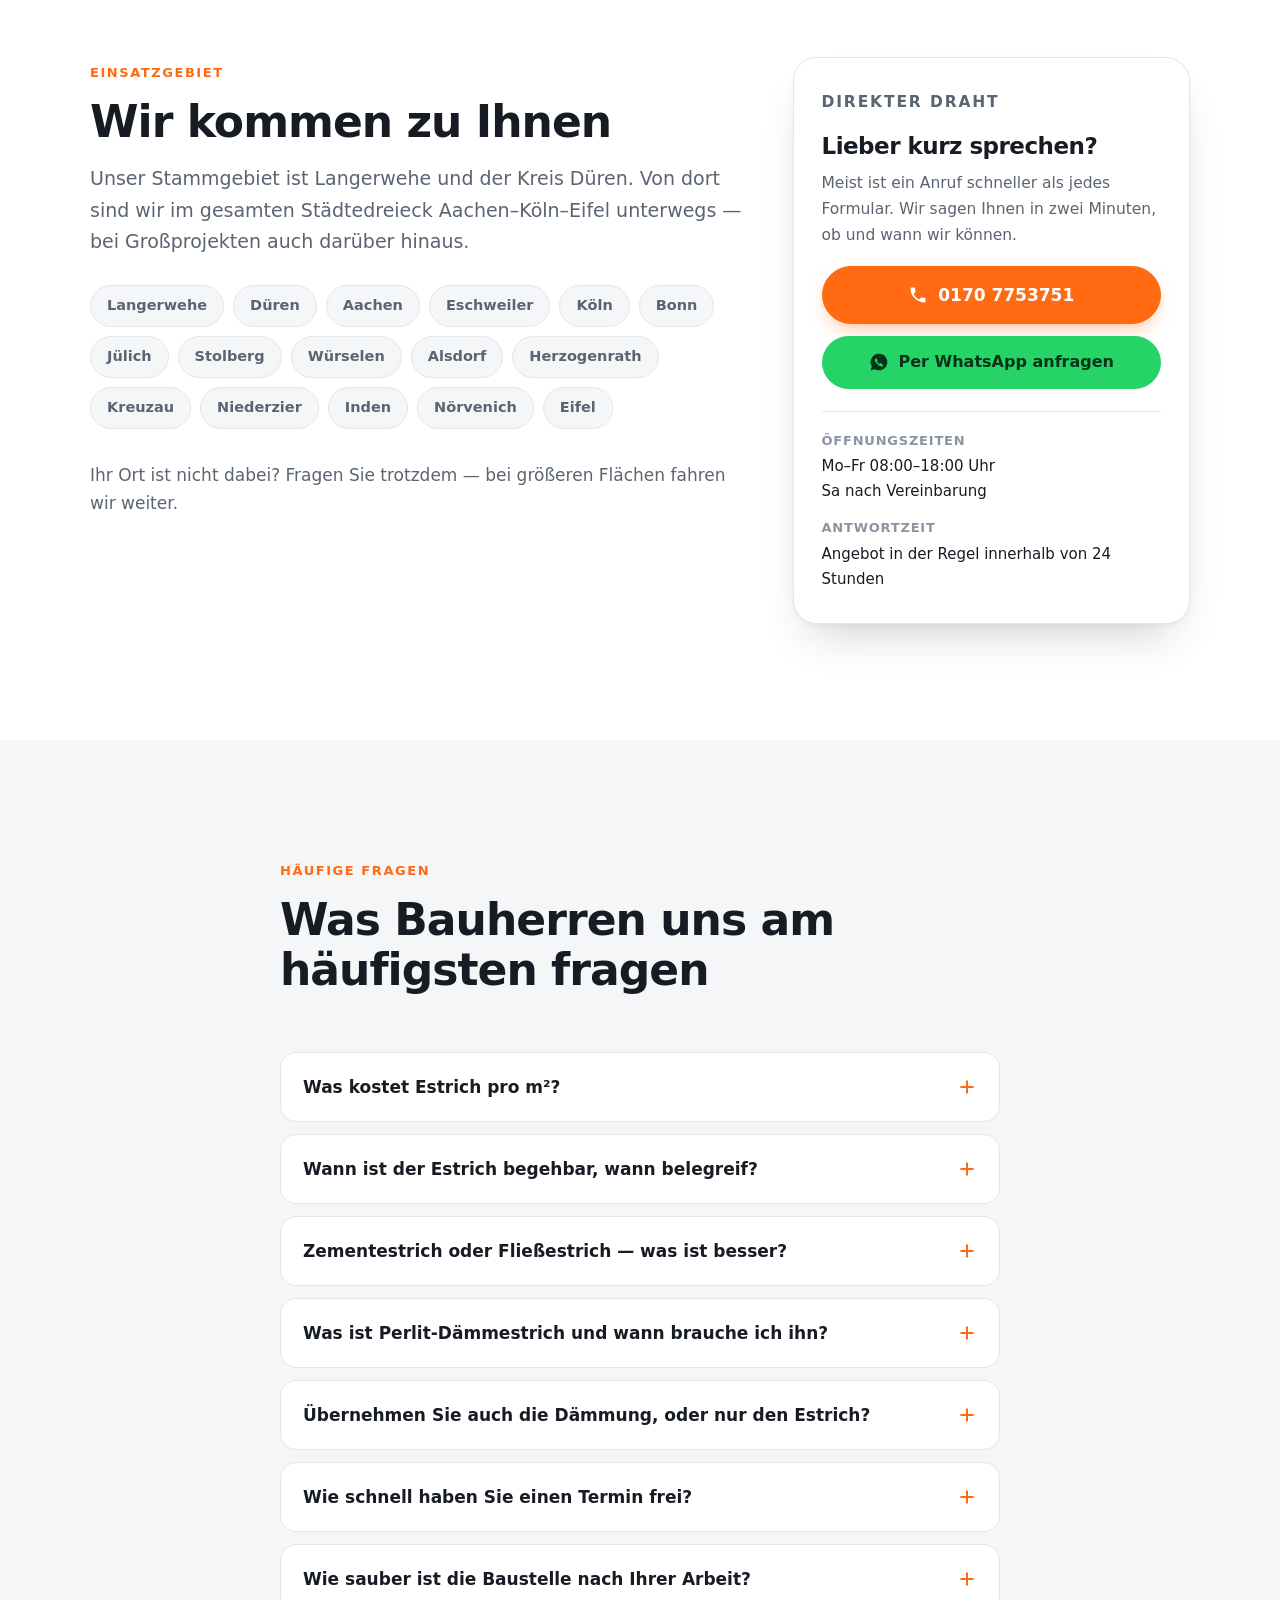
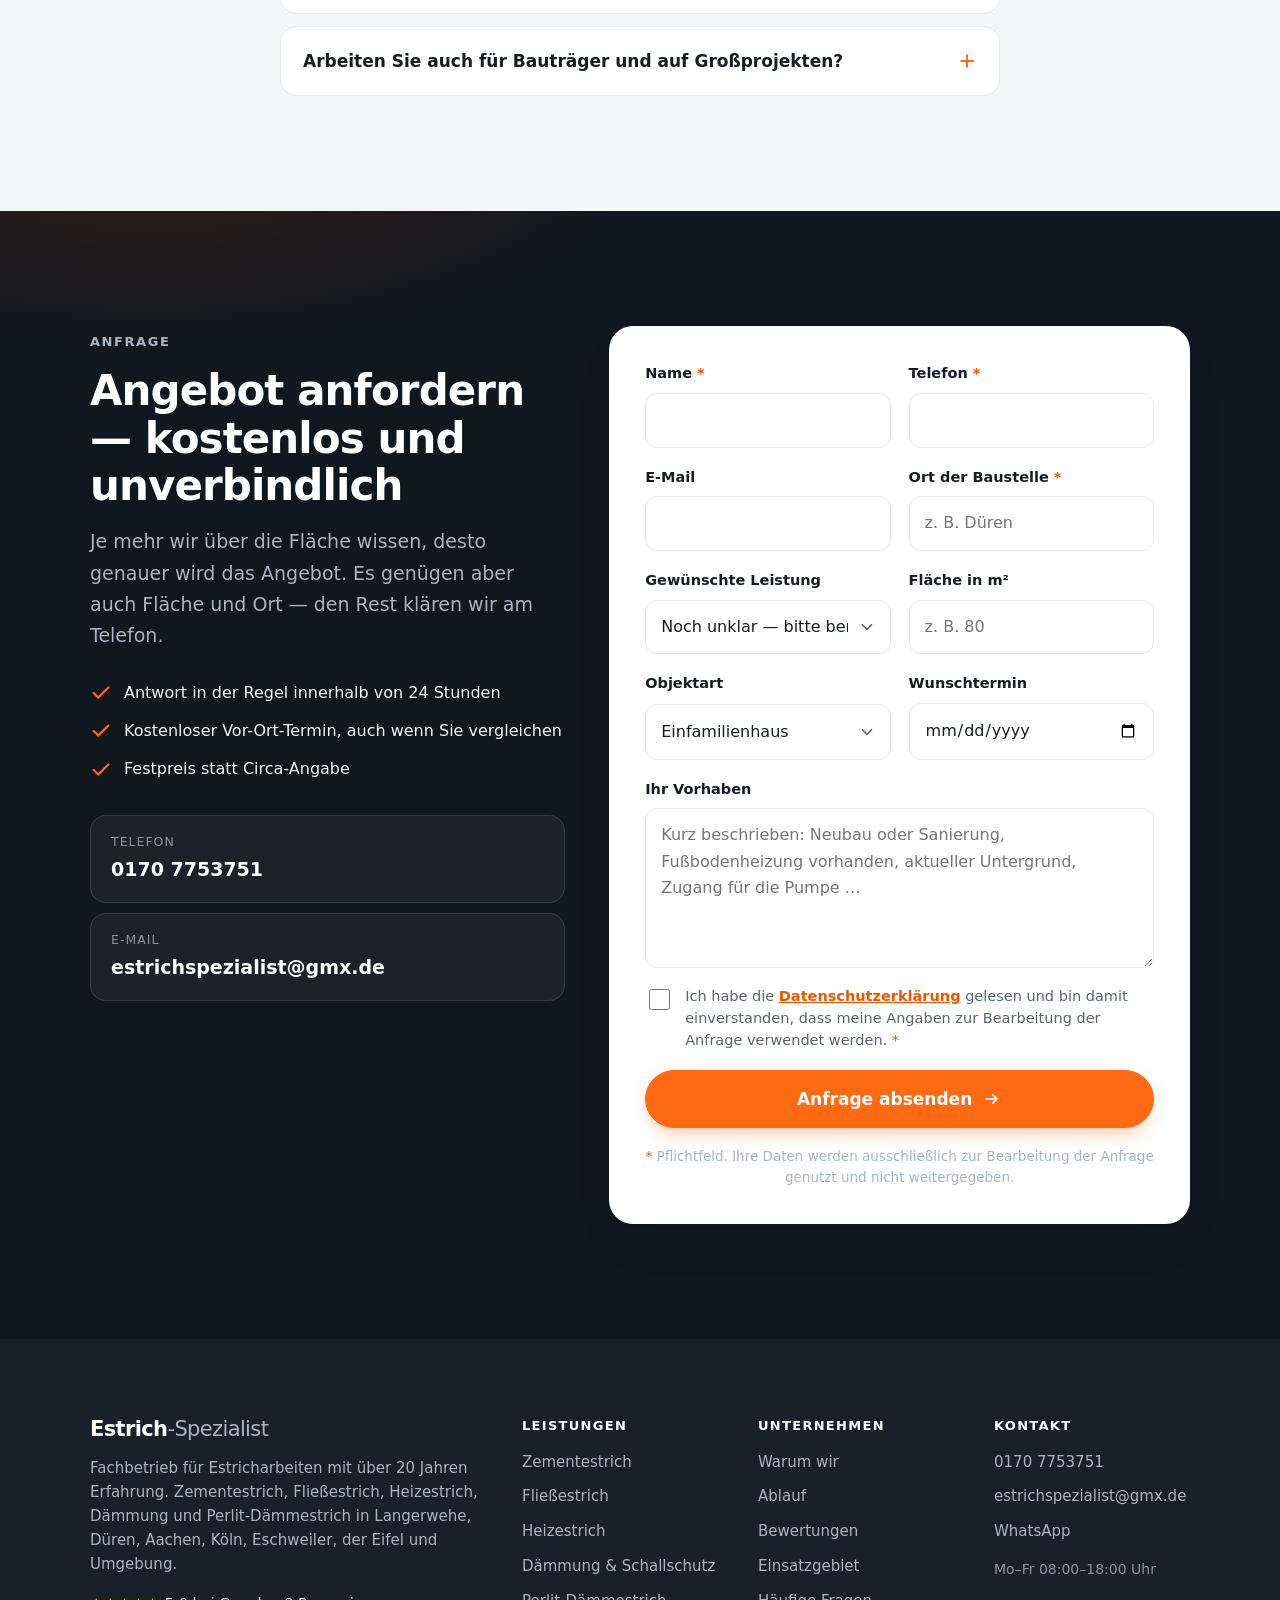
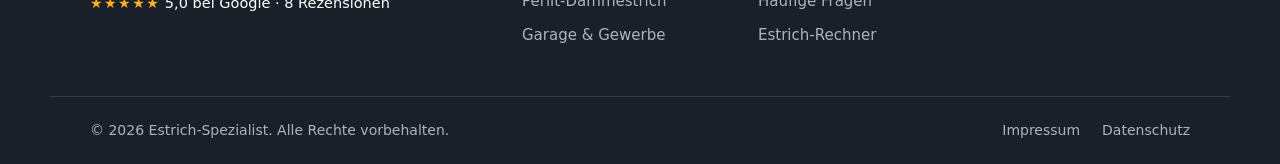
==== commit 5ab68bf3: "Bodenaufbau-Animation wieder entfernen Auf Wunsch des Kunden. index.html, style.css und main.js steh" ====
--- a/index.html
+++ b/index.html
@@ -65,8 +65,6 @@
     <div class="hero-bg" aria-hidden="true"></div>
     <div class="wrap hero-inner">
 
-     <div class="hero-text">
-
       <p class="eyebrow">
         <span class="dot"></span>
         Fachbetrieb für Estricharbeiten · Langerwehe &amp; Umgebung
@@ -90,181 +88,6 @@
           0170 7753751
         </a>
       </div>
-
-     </div><!-- /hero-text -->
-
-     <!-- ── Bodenaufbau-Animation ──────────────────────────────
-          Axonometrische Ansicht des Fußbodens, die sich Schicht
-          für Schicht aufbaut. Jede Lage hat Deck-, Front- und
-          Seitenfläche, dadurch liest sie sich als Körper.
-
-          Projektion: Tiefenvektor dx=+74, dy=-36.
-          Vordere Kante x 26…322, hintere Kante x 100…396.
-          ────────────────────────────────────────────────────── -->
-     <figure class="buildup" id="buildup" data-stage="0">
-
-      <div class="buildup-stage">
-
-       <svg class="buildup-svg" viewBox="0 0 420 250" role="img"
-            aria-labelledby="buildup-title buildup-desc">
-         <title id="buildup-title">Aufbau eines Fußbodens, Schicht für Schicht</title>
-         <desc id="buildup-desc">Räumliche Darstellung: auf die Rohdecke kommen Dämmung,
-           Randdämmstreifen und Folie, darauf die Fußbodenheizung, darüber der Estrich,
-           der zur fertigen Fläche geglättet wird.</desc>
-
-         <defs>
-           <clipPath id="bu-pour">
-             <rect class="bu-pourRect" x="14" y="52" width="400" height="130"/>
-           </clipPath>
-
-           <linearGradient id="bu-gloss" x1="0" y1="0" x2="1" y2="0.3">
-             <stop offset="0"    stop-color="#fbfcfe"/>
-             <stop offset="0.38" stop-color="#e2e7ee"/>
-             <stop offset="0.62" stop-color="#f4f7fb"/>
-             <stop offset="1"    stop-color="#dde3ea"/>
-           </linearGradient>
-
-           <linearGradient id="bu-sheen" x1="0" y1="0" x2="1" y2="0">
-             <stop offset="0"   stop-color="#fff" stop-opacity="0"/>
-             <stop offset="0.5" stop-color="#fff" stop-opacity=".9"/>
-             <stop offset="1"   stop-color="#fff" stop-opacity="0"/>
-           </linearGradient>
-
-           <pattern id="bu-grit" width="13" height="13" patternUnits="userSpaceOnUse">
-             <circle cx="3" cy="4"  r="1.3" fill="#fff" opacity=".18"/>
-             <circle cx="9" cy="9"  r="1"   fill="#000" opacity=".16"/>
-             <circle cx="6" cy="12" r="1"   fill="#fff" opacity=".1"/>
-           </pattern>
-
-           <!-- Deckfläche des fertigen Estrichs, für die Spiegelung -->
-           <clipPath id="bu-topface">
-             <polygon points="26,104 322,104 396,68 100,68"/>
-           </clipPath>
-         </defs>
-
-         <!-- 0 · Rohdecke -->
-         <g data-step="0" class="bu-layer">
-           <polygon points="322,200 396,164 396,216 322,252" fill="#565d66"/>
-           <polygon points="26,200 322,200 322,252 26,252"   fill="#6d757f"/>
-           <polygon points="26,200 322,200 396,164 100,164"  fill="#8a929c"/>
-           <polygon points="26,200 322,200 396,164 100,164"  fill="url(#bu-grit)"/>
-           <polygon points="26,200 322,200 322,252 26,252"   fill="url(#bu-grit)" opacity=".7"/>
-         </g>
-
-         <!-- 1 · Dämmung -->
-         <g data-step="1" class="bu-layer bu-rise">
-           <polygon points="322,164 396,128 396,164 322,200" fill="#d5d1bd"/>
-           <polygon points="26,164 322,164 322,200 26,200"   fill="#e9e5d4"/>
-           <polygon points="26,164 322,164 396,128 100,128"  fill="#f7f4e8"/>
-           <!-- Stoßfugen der Dämmplatten -->
-           <g stroke="#d9d4bf" stroke-width="1.3" fill="none">
-             <path d="M124 164 198 128M222 164 296 128M320 164 394 128"/>
-           </g>
-           <g stroke="#d3ceb8" stroke-width="1.3" fill="none">
-             <path d="M124 164v36M222 164v36"/>
-           </g>
-         </g>
-
-         <!-- 2 · Folie -->
-         <g data-step="2" class="bu-layer">
-           <polygon points="322,159 396,123 396,128 322,164" fill="#6f9fe8"/>
-           <polygon points="26,159 322,159 322,164 26,164"   fill="#8ab4f8"/>
-           <polygon points="26,159 322,159 396,123 100,123"  fill="#a9c7f5" opacity=".82"/>
-         </g>
-
-         <!-- 3 · Fußbodenheizung — Rohre laufen in die Tiefe -->
-         <g data-step="3" class="bu-layer bu-pipes"
-            fill="none" stroke-linecap="round">
-           <g stroke="#b23a20" stroke-width="14">
-             <path d="M60 152 134 116"  style="--d:0ms"/>
-             <path d="M100 152 174 116" style="--d:70ms"/>
-             <path d="M140 152 214 116" style="--d:140ms"/>
-             <path d="M180 152 254 116" style="--d:210ms"/>
-             <path d="M220 152 294 116" style="--d:280ms"/>
-             <path d="M260 152 334 116" style="--d:350ms"/>
-             <path d="M300 152 374 116" style="--d:420ms"/>
-           </g>
-           <g stroke="#e0563a" stroke-width="9">
-             <path d="M60 151 134 115"  style="--d:0ms"/>
-             <path d="M100 151 174 115" style="--d:70ms"/>
-             <path d="M140 151 214 115" style="--d:140ms"/>
-             <path d="M180 151 254 115" style="--d:210ms"/>
-             <path d="M220 151 294 115" style="--d:280ms"/>
-             <path d="M260 151 334 115" style="--d:350ms"/>
-             <path d="M300 151 374 115" style="--d:420ms"/>
-           </g>
-           <g stroke="#fff" stroke-width="2.4" opacity=".45">
-             <path d="M58 148 132 112"  style="--d:0ms"/>
-             <path d="M98 148 172 112"  style="--d:70ms"/>
-             <path d="M138 148 212 112" style="--d:140ms"/>
-             <path d="M178 148 252 112" style="--d:210ms"/>
-             <path d="M218 148 292 112" style="--d:280ms"/>
-             <path d="M258 148 332 112" style="--d:350ms"/>
-             <path d="M298 148 372 112" style="--d:420ms"/>
-           </g>
-         </g>
-
-         <!-- 4 · Estrich einbringen -->
-         <g data-step="4" class="bu-layer">
-           <g clip-path="url(#bu-pour)">
-             <polygon points="322,104 396,68 396,123 322,159" fill="#9ba1a9"/>
-             <polygon points="26,104 322,104 322,159 26,159"   fill="#b8bdc4"/>
-             <polygon points="26,104 322,104 396,68 100,68"    fill="#cfd4da"/>
-             <polygon points="26,104 322,104 396,68 100,68"    fill="url(#bu-grit)" opacity=".5"/>
-           </g>
-         </g>
-
-         <!-- 5 · Geglättet und fertig -->
-         <g data-step="5" class="bu-layer bu-finish">
-           <polygon points="322,104 396,68 396,123 322,159" fill="#adb3bb"/>
-           <polygon points="26,104 322,104 322,159 26,159"   fill="#c9ced5"/>
-           <polygon points="26,104 322,104 396,68 100,68"    fill="url(#bu-gloss)"/>
-           <g clip-path="url(#bu-topface)">
-             <rect class="bu-sheen" x="-190" y="60" width="150" height="60" fill="url(#bu-sheen)"/>
-           </g>
-           <polyline points="26,104 322,104 396,68" fill="none" stroke="#fff" stroke-width="1.6" opacity=".85"/>
-         </g>
-
-         <!-- 2 · Randdämmstreifen — steht zwischen Wand und Estrich und muss
-              deshalb über der Fläche gezeichnet werden, sonst verschwindet er. -->
-         <g data-step="2" class="bu-layer bu-edge-g">
-           <!-- In der Tiefe gekürzt dargestellt (42 statt 74), sonst verdeckt
-                der Streifen den halben Schichtaufbau dahinter. -->
-           <polygon class="bu-edge" points="26,98 33,98 75,78 68,78"    fill="#6ba3ff"/>
-           <polygon class="bu-edge" points="26,98 33,98 33,200 26,200"  fill="#3b82f6"/>
-           <polygon class="bu-edge" points="33,98 75,78 75,180 33,200"  fill="#2f6fd6"/>
-         </g>
-
-       </svg>
-
-       <!-- Echtes Foto zur jeweiligen Phase. Die Dateien einfach unter diesen
-            Namen in assets/img/ ablegen — fehlt eine, bleibt der Platzhalter
-            stehen und der Rest der Animation läuft unverändert weiter. -->
-       <div class="buildup-photo">
-         <span class="buildup-photo-ph" aria-hidden="true">Foto folgt</span>
-         <img data-photo="0" src="assets/img/aufbau-1-rohdecke.jpg"     loading="lazy" onerror="this.remove()" alt="Rohdecke einer Baustelle vor Beginn der Estricharbeiten">
-         <img data-photo="1" src="assets/img/aufbau-2-daemmung.jpg"     loading="lazy" onerror="this.remove()" alt="Verlegte Dämmplatten auf der Rohdecke">
-         <img data-photo="2" src="assets/img/aufbau-3-randstreifen.jpg" loading="lazy" onerror="this.remove()" alt="Randdämmstreifen und Folie an der Wand angesetzt">
-         <img data-photo="3" src="assets/img/aufbau-4-heizung.jpg"      loading="lazy" onerror="this.remove()" alt="Verlegte Rohre der Fußbodenheizung vor dem Verguss">
-         <img data-photo="4" src="assets/img/aufbau-5-estrich.jpg"      loading="lazy" onerror="this.remove()" alt="Frisch eingebrachter Estrich wird abgezogen">
-         <img data-photo="5" src="assets/img/aufbau-6-fertig.jpg"       loading="lazy" onerror="this.remove()" alt="Fertig geglättete Estrichfläche">
-       </div>
-
-      </div><!-- /buildup-stage -->
-
-       <figcaption class="buildup-cap">
-         <ol>
-           <li class="is-on"><b>Rohdecke</b> — der Untergrund, wie wir ihn vorfinden</li>
-           <li><b>Dämmung</b> — Wärme- und Trittschalldämmung, sauber gestoßen</li>
-           <li><b>Randdämmstreifen &amp; Folie</b> — damit der Estrich frei arbeiten kann</li>
-           <li><b>Fußbodenheizung</b> — Rohre verlegt und fixiert</li>
-           <li><b>Estrich</b> — eingebracht, abgezogen, in einem Zug</li>
-           <li><b>Fertig</b> — eben, tragfähig, bereit für Ihren Belag</li>
-         </ol>
-         <div class="buildup-dots" role="tablist" aria-label="Schritte des Bodenaufbaus"></div>
-       </figcaption>
-
-     </figure>
 
       <ul class="hero-chips">
         <li>
--- a/assets/css/style.css
+++ b/assets/css/style.css
@@ -227,11 +227,9 @@
 
 .hero-inner {
   position: relative;
-  padding-block: clamp(64px, 9vw, 112px) clamp(56px, 7vw, 88px);
-  display: grid;
-  gap: clamp(36px, 5vw, 56px);
-}
-.hero-text { min-width: 0; }
+  padding-block: clamp(72px, 11vw, 132px) clamp(64px, 8vw, 96px);
+  max-width: 980px;
+}
 
 .eyebrow {
   display: inline-flex; align-items: center; gap: 10px;
@@ -275,175 +273,6 @@
 
 .stars { color: #ffb020; letter-spacing: 1.5px; font-size: 14px; }
 .stars-lg { font-size: 26px; letter-spacing: 3px; }
-
-/* Zweispaltiger Hero. Muss nach den Hero-Basisregeln stehen, sonst
-   gewinnen deren Schriftgrößen über die hier gesetzten. */
-@media (min-width: 1000px) {
-  .hero-inner {
-    grid-template-columns: 1.04fr 0.96fr;
-    align-items: center;
-    padding-block: clamp(52px, 6vw, 76px) clamp(48px, 5.5vw, 68px);
-  }
-  /* Die Schrift richtet sich nach der Spalte, nicht nach dem Fenster —
-     sonst sprengt die Überschrift die halbe Breite und drückt die
-     Schaltflächen unter die Falte. */
-  .hero h1 { font-size: clamp(36px, 3.3vw, 50px); margin-bottom: 18px; }
-  .hero-lead { font-size: 17px; margin-bottom: 26px; }
-  .hero .eyebrow { margin-bottom: 20px; }
-  .hero-cta { margin-bottom: 0; }
-  /* Die Vertrauens-Chips laufen unter beiden Spalten in einer Zeile durch,
-     statt die Textspalte auf drei Zeilen aufzublähen. */
-  .hero-chips { grid-column: 1 / -1; margin-top: 4px; }
-}
-
-/* ── Bodenaufbau-Animation ────────────────────────────────────
-   Querschnitt, der sich Schicht für Schicht aufbaut. Die Stufe
-   steht als data-stage am <figure>; jede Schicht schaltet sich
-   zu, sobald ihr data-step erreicht ist (Klasse .is-on aus JS).
-   ─────────────────────────────────────────────────────────── */
-.buildup {
-  margin: 0; min-width: 0;
-  padding: 14px 14px 6px;
-  background: rgba(255,255,255,.06);
-  border: 1px solid var(--line-dark);
-  border-radius: 22px;
-  backdrop-filter: blur(6px); -webkit-backdrop-filter: blur(6px);
-}
-
-.buildup-stage { position: relative; }
-
-.buildup-svg {
-  width: 100%; height: auto; display: block;
-  border-radius: 14px;
-  /* Etwas dunkler als die polierte Estrichfläche, sonst verschmilzt deren
-     helle Deckfläche mit dem Hintergrund. */
-  background: linear-gradient(170deg, #dfe5ec 0%, #ccd4dd 58%, #bcc5d0 100%);
-  box-shadow: 0 18px 40px -22px rgba(0,0,0,.85);
-}
-
-/* ── Echtes Foto zur Phase ───────────────────────────────────
-   Sitzt in der leeren Fläche über dem Aufbau — dort, wo im
-   Diagramm ohnehin nur Luft ist. */
-.buildup-photo {
-  position: absolute; top: 6.5%; right: 4%;
-  width: 40%; aspect-ratio: 4 / 3;
-  border-radius: 10px; overflow: hidden;
-  background: #2a323f;
-  border: 2px solid rgba(255,255,255,.85);
-  box-shadow: 0 12px 26px -10px rgba(0,0,0,.55);
-}
-.buildup-photo img,
-.buildup-photo-ph {
-  position: absolute; inset: 0;
-  width: 100%; height: 100%;
-  opacity: 0; transition: opacity .5s var(--ease);
-}
-.buildup-photo img { object-fit: cover; }
-.buildup-photo img.is-on { opacity: 1; }
-.buildup-photo-ph {
-  display: grid; place-items: center; opacity: 1;
-  background:
-    repeating-linear-gradient(45deg, rgba(255,255,255,.05) 0 2px, transparent 2px 11px),
-    linear-gradient(135deg, #333c49, #1f2731);
-  font-size: 11px; font-weight: 650; letter-spacing: .09em; text-transform: uppercase;
-  color: rgba(255,255,255,.42);
-}
-
-/* ── Schichten ───────────────────────────────────────────── */
-.bu-layer { opacity: 0; transition: opacity .5s var(--ease); }
-.bu-layer.is-on { opacity: 1; }
-
-/* Dämmung setzt sich von oben auf die Rohdecke */
-.bu-rise {
-  transform: translateY(-22px);
-  transition: opacity .45s var(--ease), transform .55s cubic-bezier(.3,1.2,.4,1);
-}
-.bu-rise.is-on { transform: translateY(0); }
-
-/* Randdämmstreifen wächst an der Wand hoch */
-.bu-edge { transform-box: fill-box; transform-origin: bottom left; }
-.bu-edge-g .bu-edge {
-  transform: scaleY(.04);
-  transition: transform .55s var(--ease);
-}
-.bu-edge-g.is-on .bu-edge { transform: none; }
-
-/* Heizrohre werden nacheinander eingelegt */
-.bu-pipes path {
-  transform-box: fill-box; transform-origin: 0 100%;
-  transform: scale(.1);
-  transition: transform .38s cubic-bezier(.2,1.4,.4,1);
-}
-.bu-pipes.is-on path { transform: none; transition-delay: var(--d, 0ms); }
-
-/* Estrich läuft von links ein */
-.bu-pourRect {
-  transform-box: fill-box; transform-origin: left center;
-  transform: scaleX(0);
-  transition: transform 1.2s cubic-bezier(.35,.05,.2,1);
-}
-.buildup[data-stage="4"] .bu-pourRect,
-.buildup[data-stage="5"] .bu-pourRect { transform: none; }
-
-/* Fertige Fläche: Lichtreflex wandert einmal über die Deckfläche */
-.bu-sheen { opacity: 0; }
-.buildup[data-stage="5"] .bu-sheen {
-  animation: bu-sweep 2.6s cubic-bezier(.4,0,.3,1) .4s both;
-}
-@keyframes bu-sweep {
-  0%   { opacity: 0; transform: translate(0, 0); }
-  12%  { opacity: 1; }
-  85%  { opacity: 1; }
-  100% { opacity: 0; transform: translate(660px, -80px); }
-}
-
-/* ── Bildunterschrift ────────────────────────────────────── */
-.buildup-cap { display: flex; align-items: center; gap: 14px; padding: 12px 4px 8px; }
-
-.buildup-cap ol {
-  position: relative; flex: 1; min-width: 0;
-  display: grid; grid-template-areas: "step";
-}
-.buildup-cap li {
-  grid-area: step;
-  font-size: 14.5px; line-height: 1.45; color: var(--on-dark-soft);
-  opacity: 0; transform: translateY(6px);
-  transition: opacity .35s var(--ease), transform .35s var(--ease);
-}
-.buildup-cap li.is-on { opacity: 1; transform: none; }
-.buildup-cap b { color: #fff; font-weight: 650; }
-
-.buildup-dots { display: flex; gap: 6px; flex: none; }
-.buildup-dots button {
-  width: 22px; height: 22px; padding: 0; border: 0; background: none; cursor: pointer;
-  display: grid; place-items: center;
-}
-.buildup-dots button::before {
-  content: ""; width: 7px; height: 7px; border-radius: 999px;
-  background: rgba(255,255,255,.28);
-  transition: background .3s var(--ease), width .3s var(--ease);
-}
-.buildup-dots button.is-on::before { background: var(--accent); width: 18px; }
-.buildup-dots button:hover::before { background: rgba(255,255,255,.55); }
-.buildup-dots button.is-on:hover::before { background: var(--accent); }
-
-@media (max-width: 520px) {
-  .buildup { padding: 10px 10px 4px; border-radius: 18px; }
-  .buildup-photo { width: 44%; top: 5%; }
-  .buildup-cap { flex-direction: column-reverse; align-items: flex-start; gap: 10px; }
-  .buildup-cap ol { width: 100%; }
-  .buildup-cap li { font-size: 14px; }
-}
-
-/* Wer keine Bewegung möchte, sieht den fertigen Aufbau sofort. */
-@media (prefers-reduced-motion: reduce) {
-  .bu-layer, .bu-rise, .bu-edge, .bu-pourRect, .bu-pipes path, .buildup-cap li {
-    opacity: 1 !important; transform: none !important; transition: none !important;
-  }
-  .bu-sheen { display: none; }
-  .buildup-cap li:not(:last-child) { opacity: 0 !important; }
-}
-}
 
 /* ── Fakten ───────────────────────────────────────────────── */
 .facts { background: var(--ink-2); border-top: 1px solid var(--line-dark); color: var(--on-dark); }
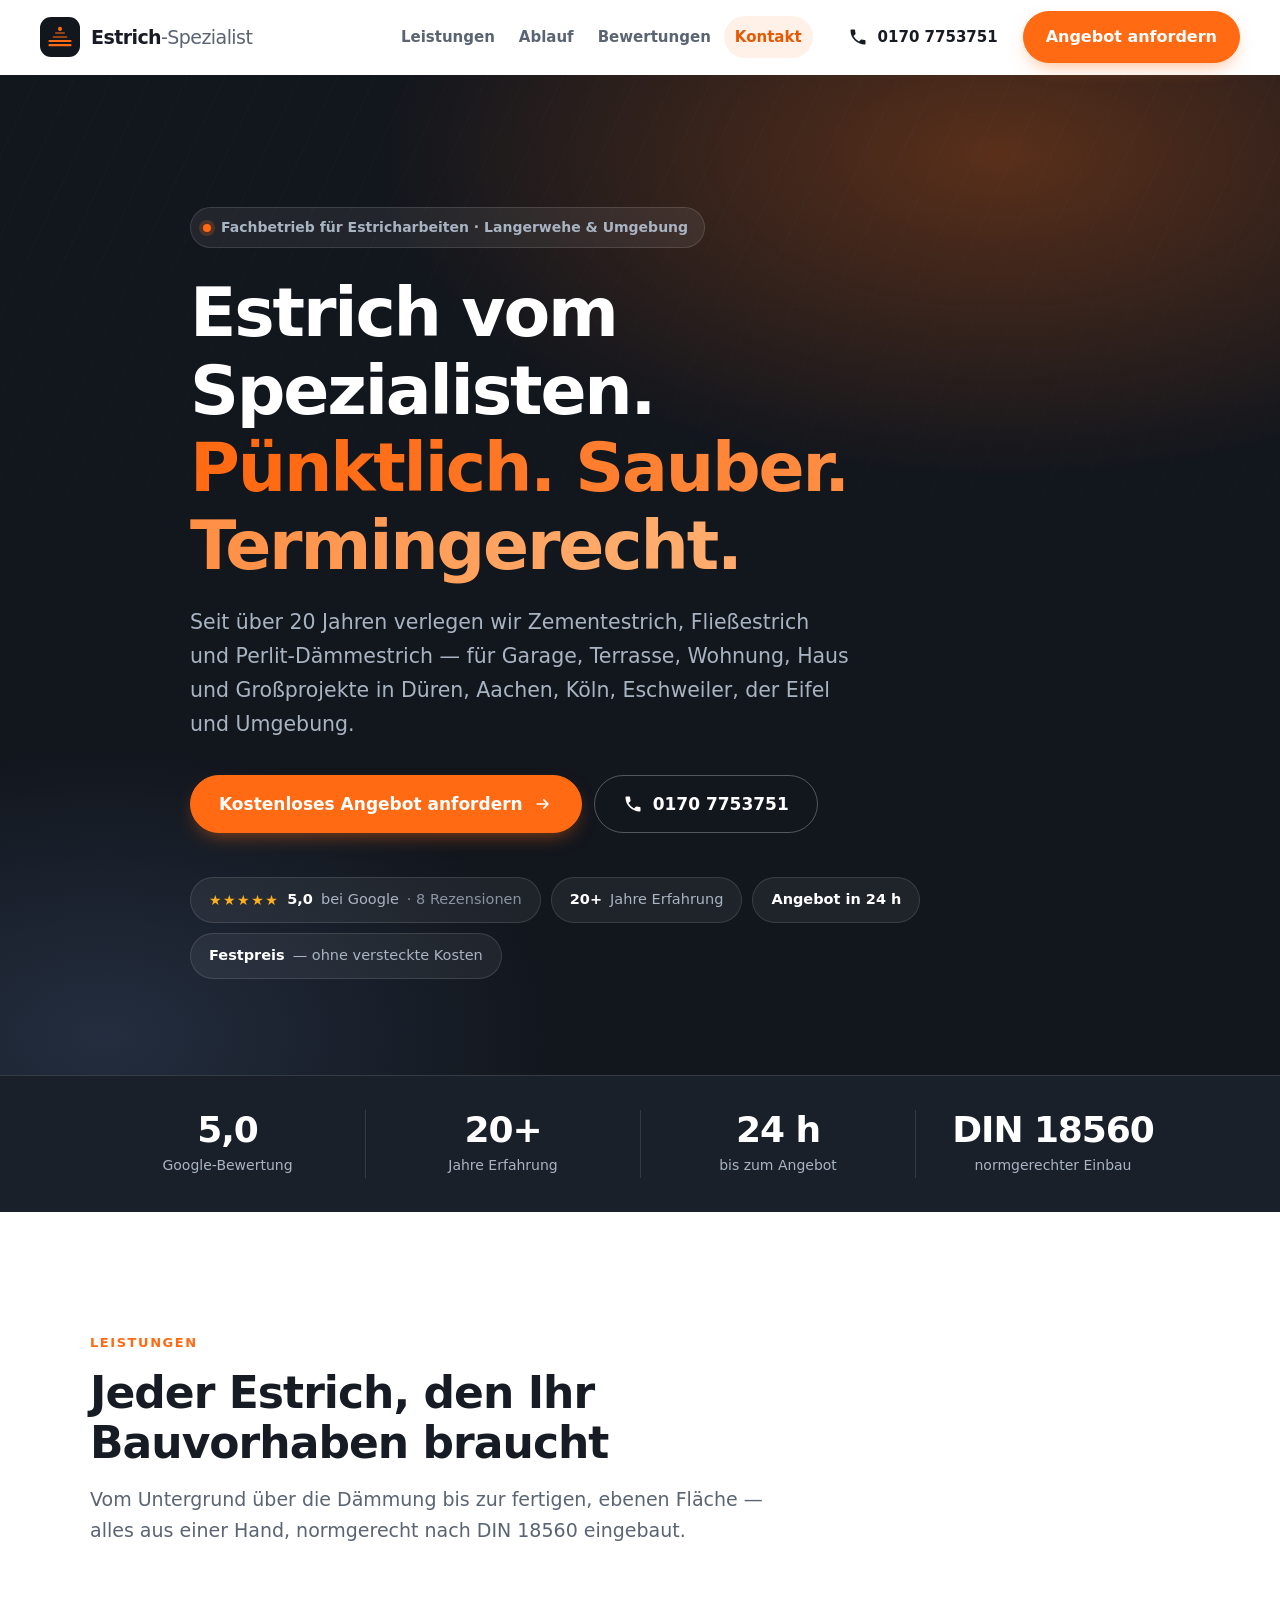
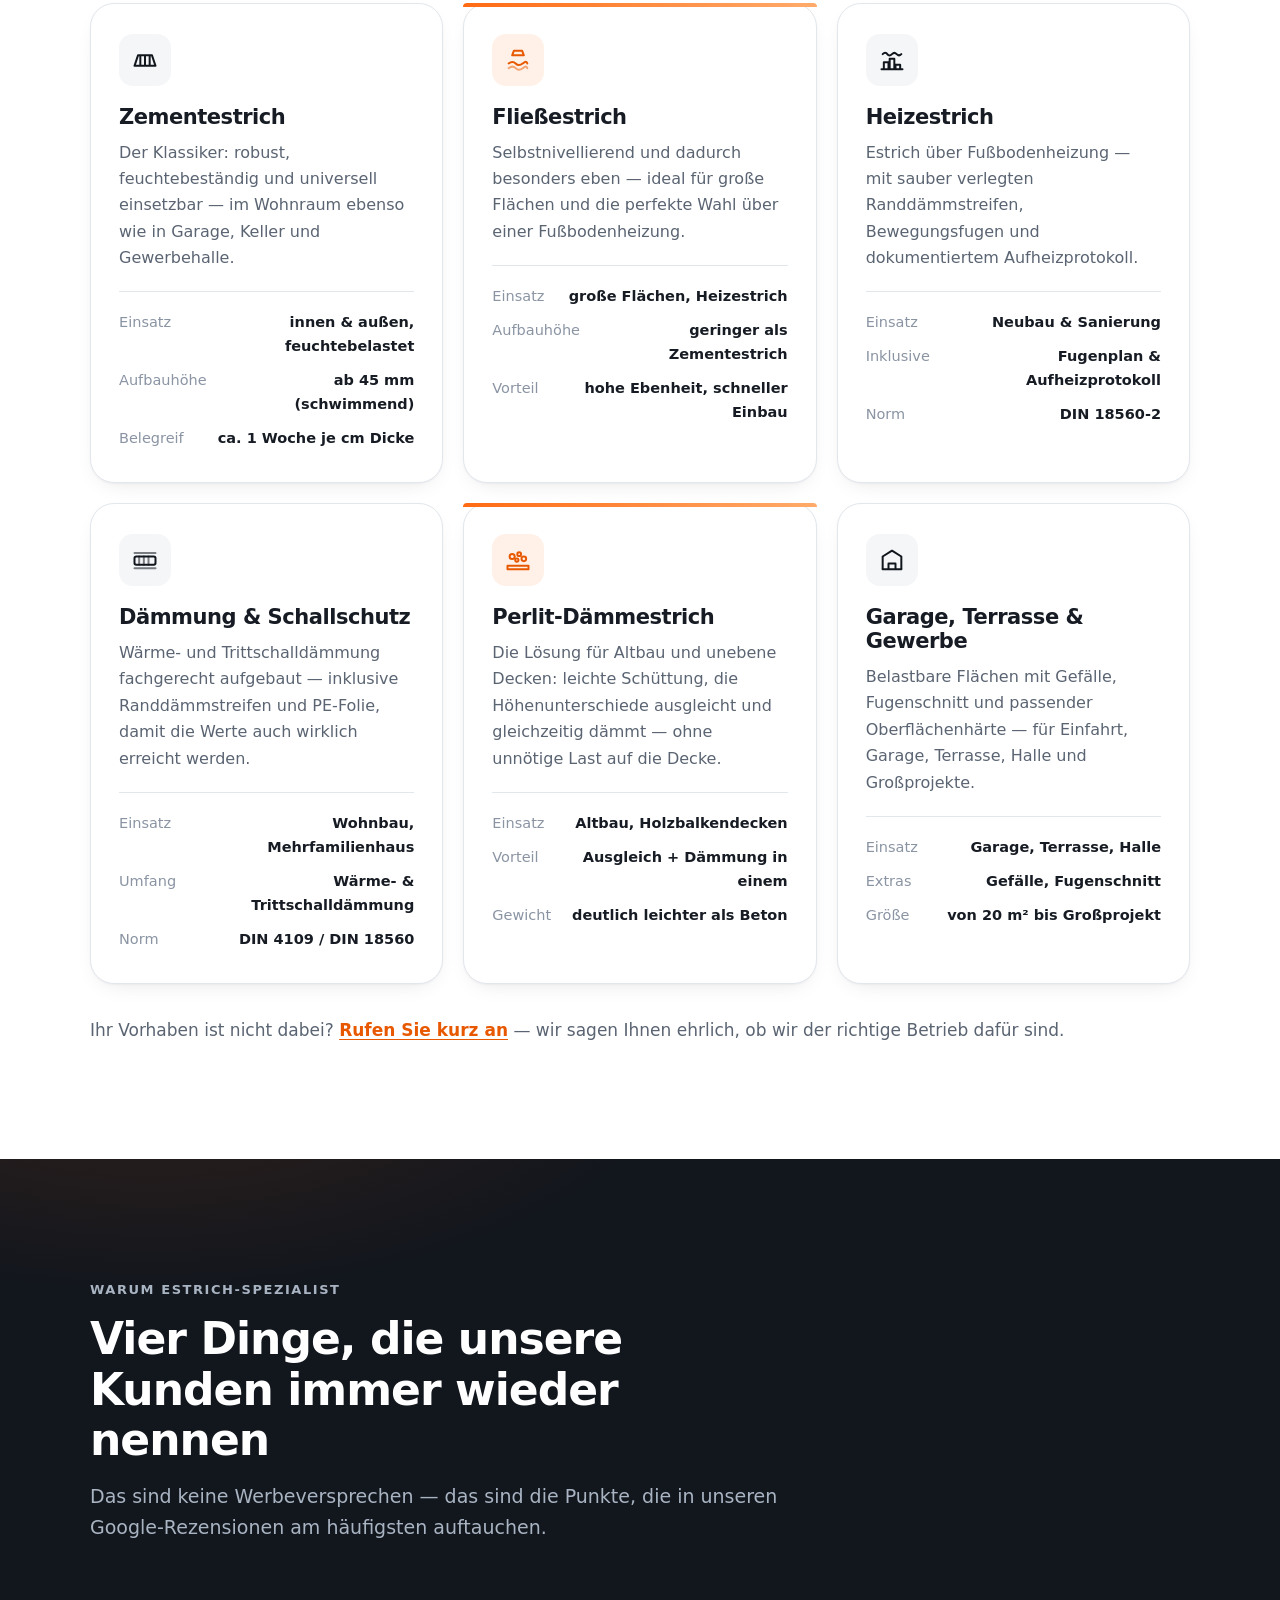
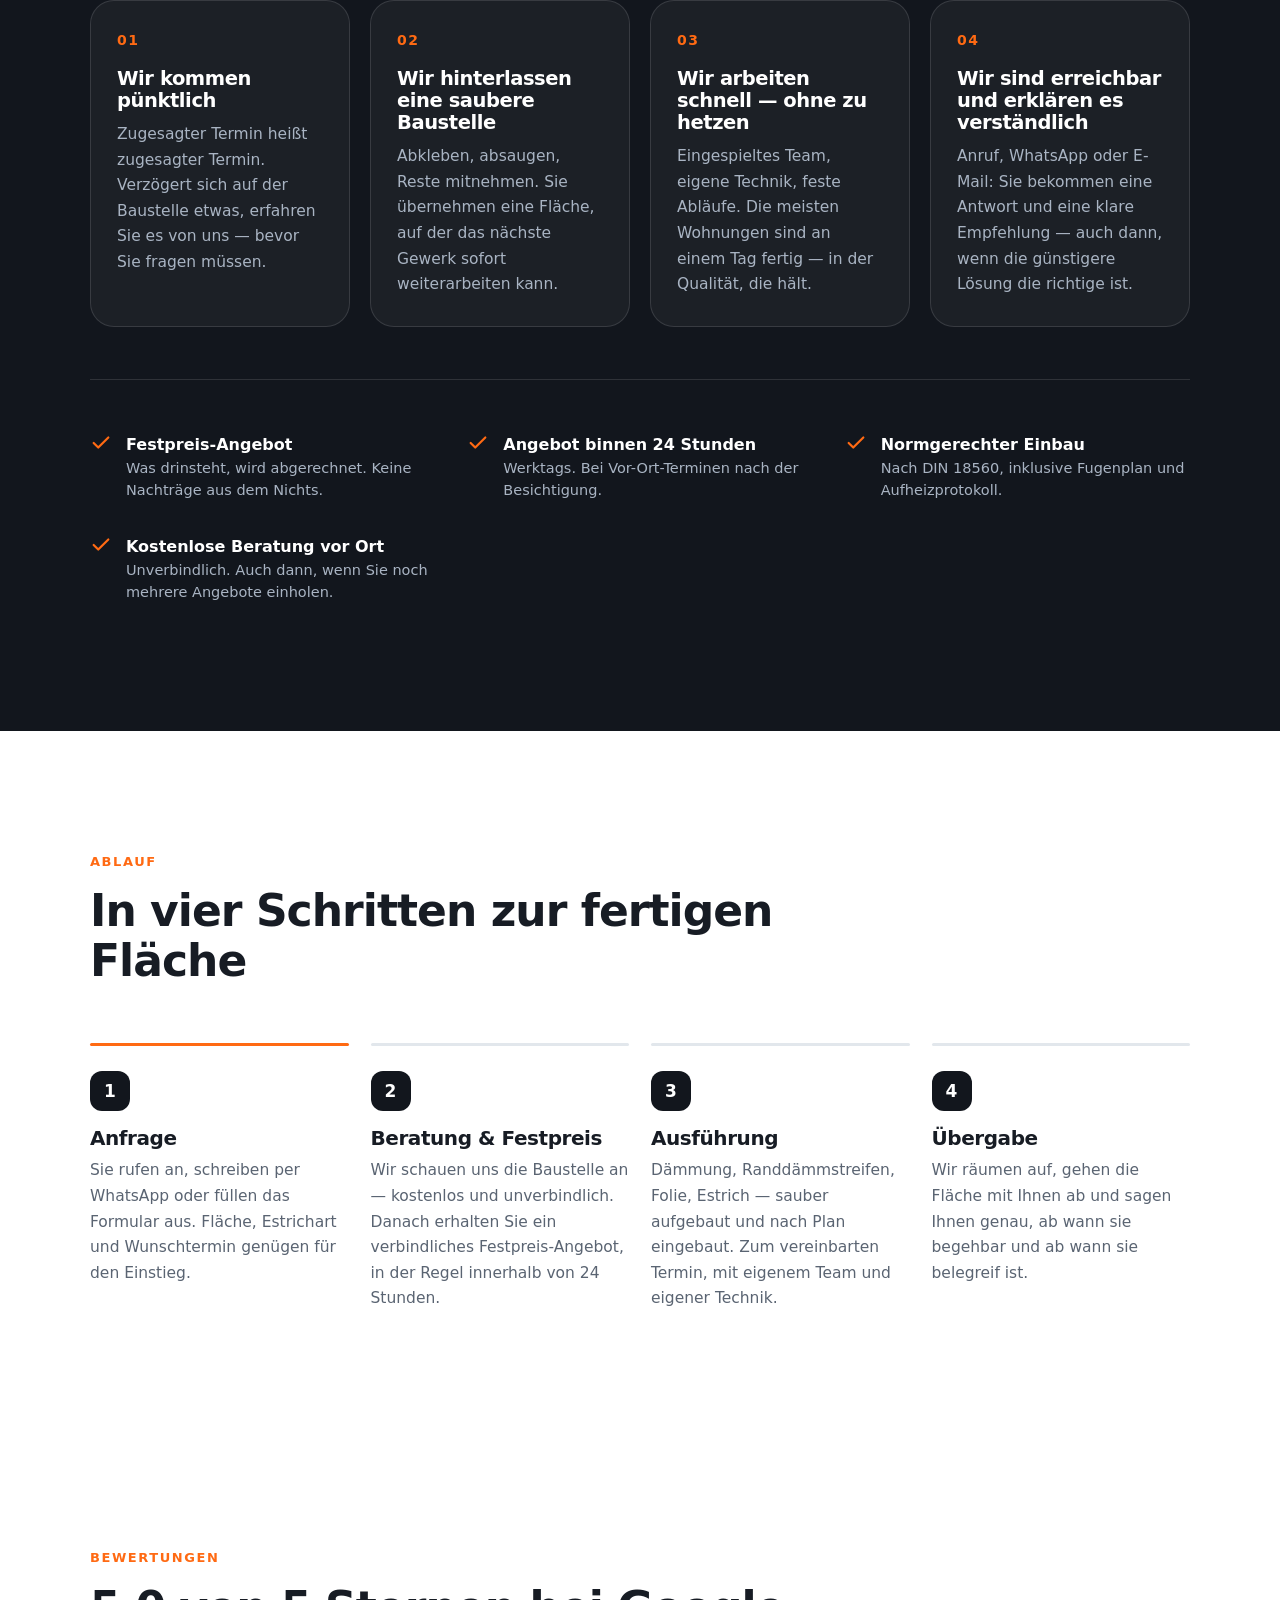
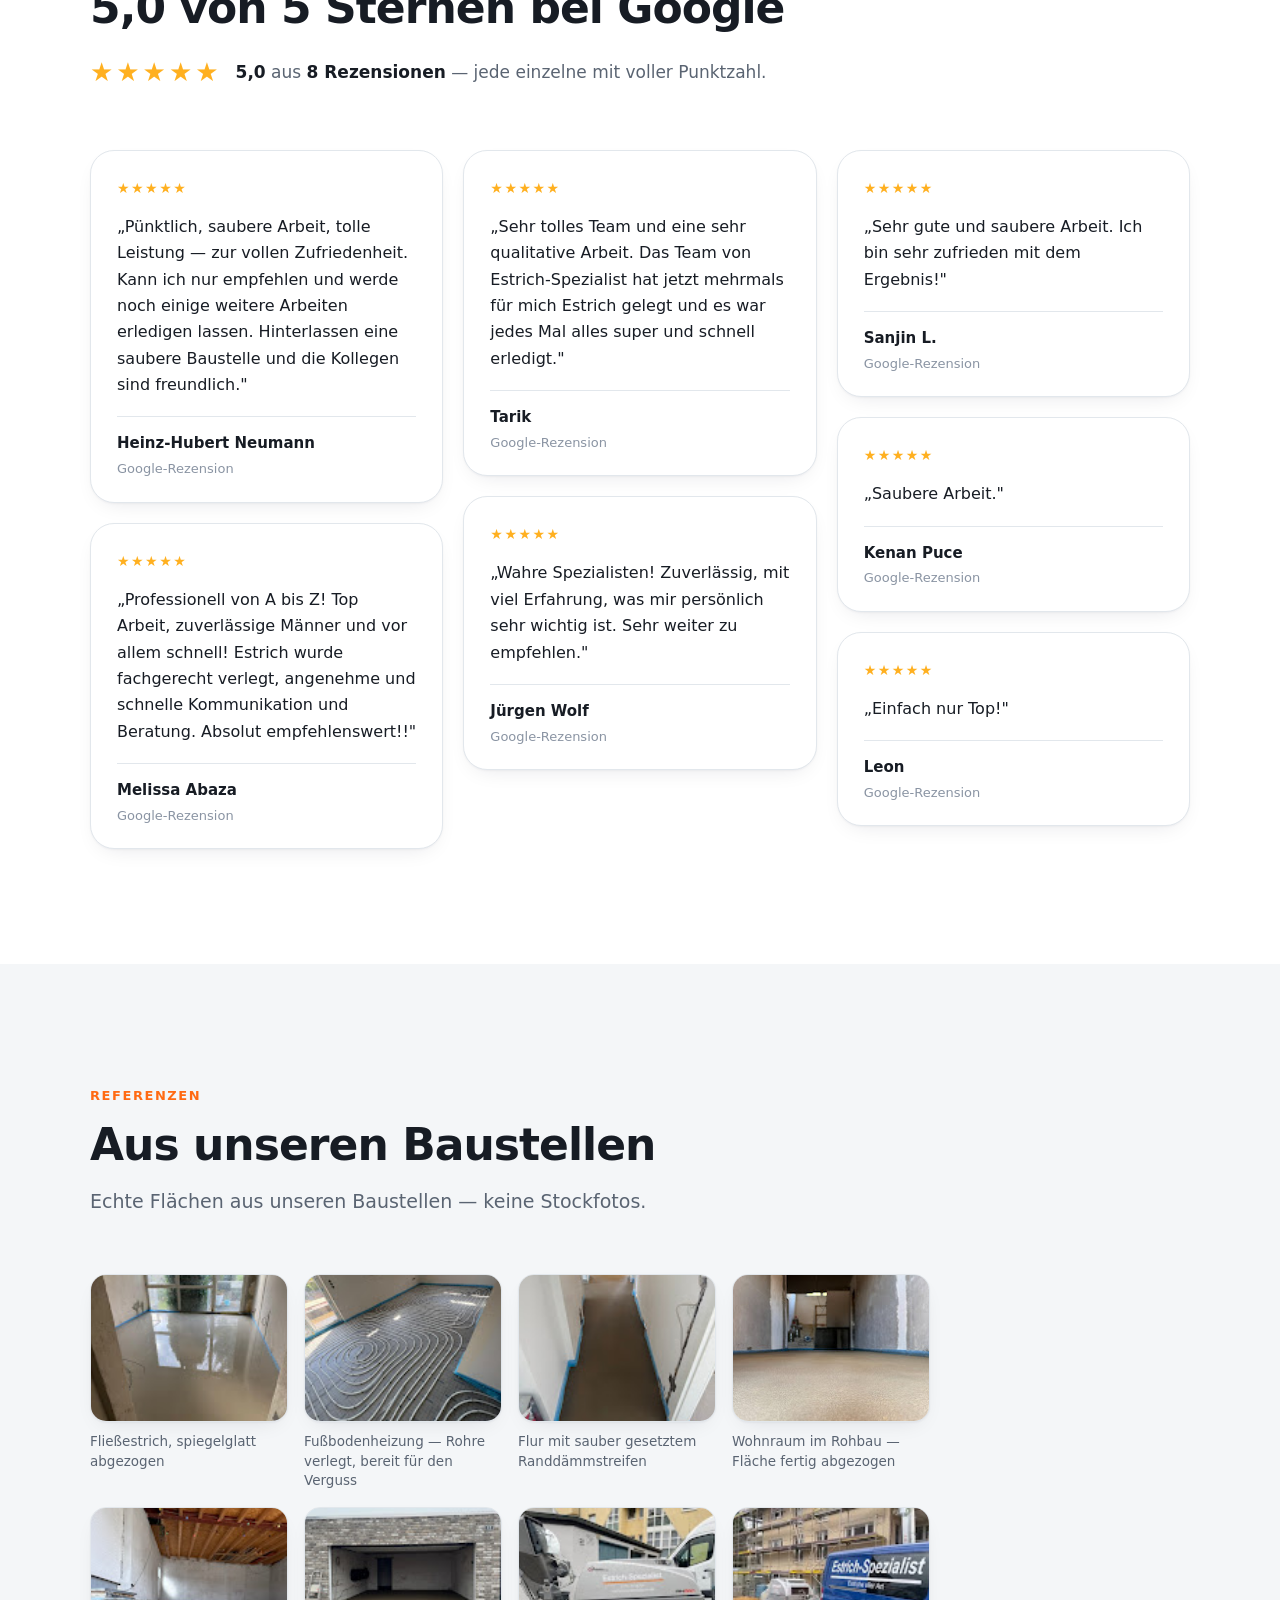
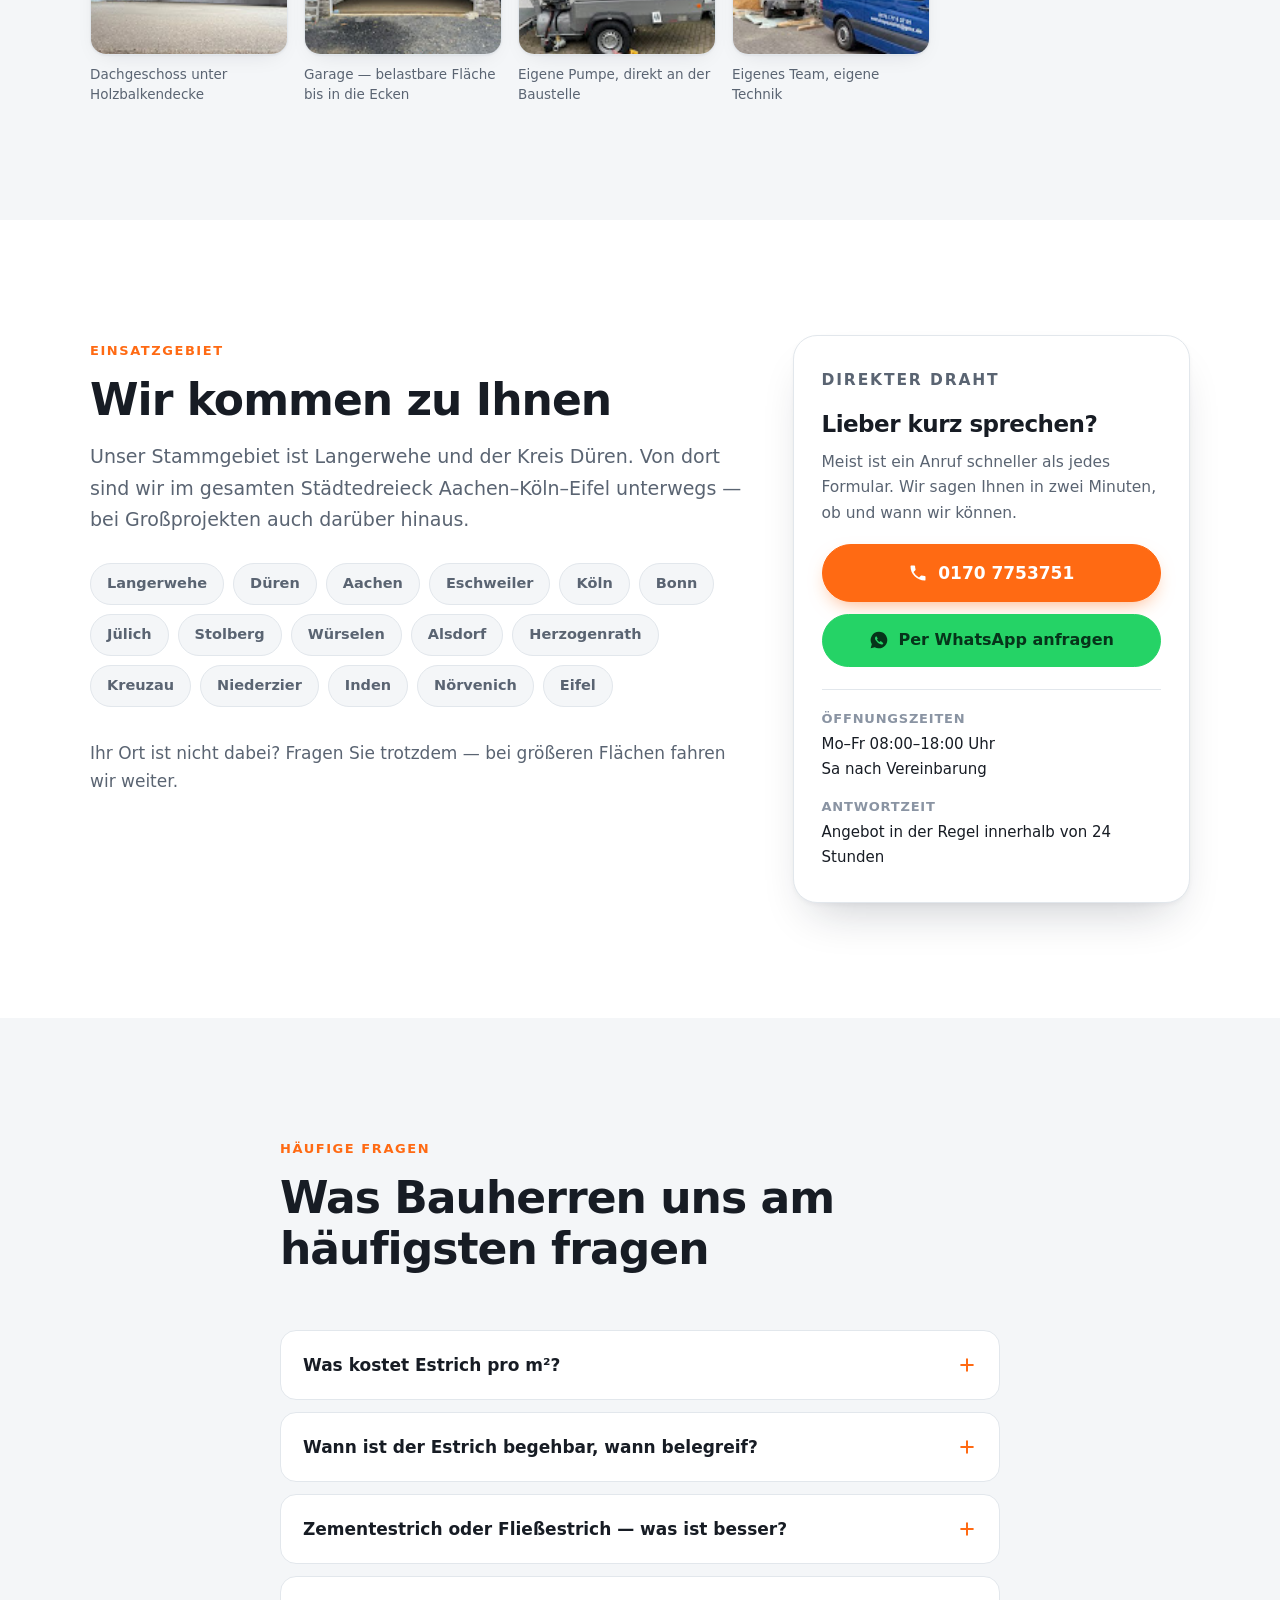
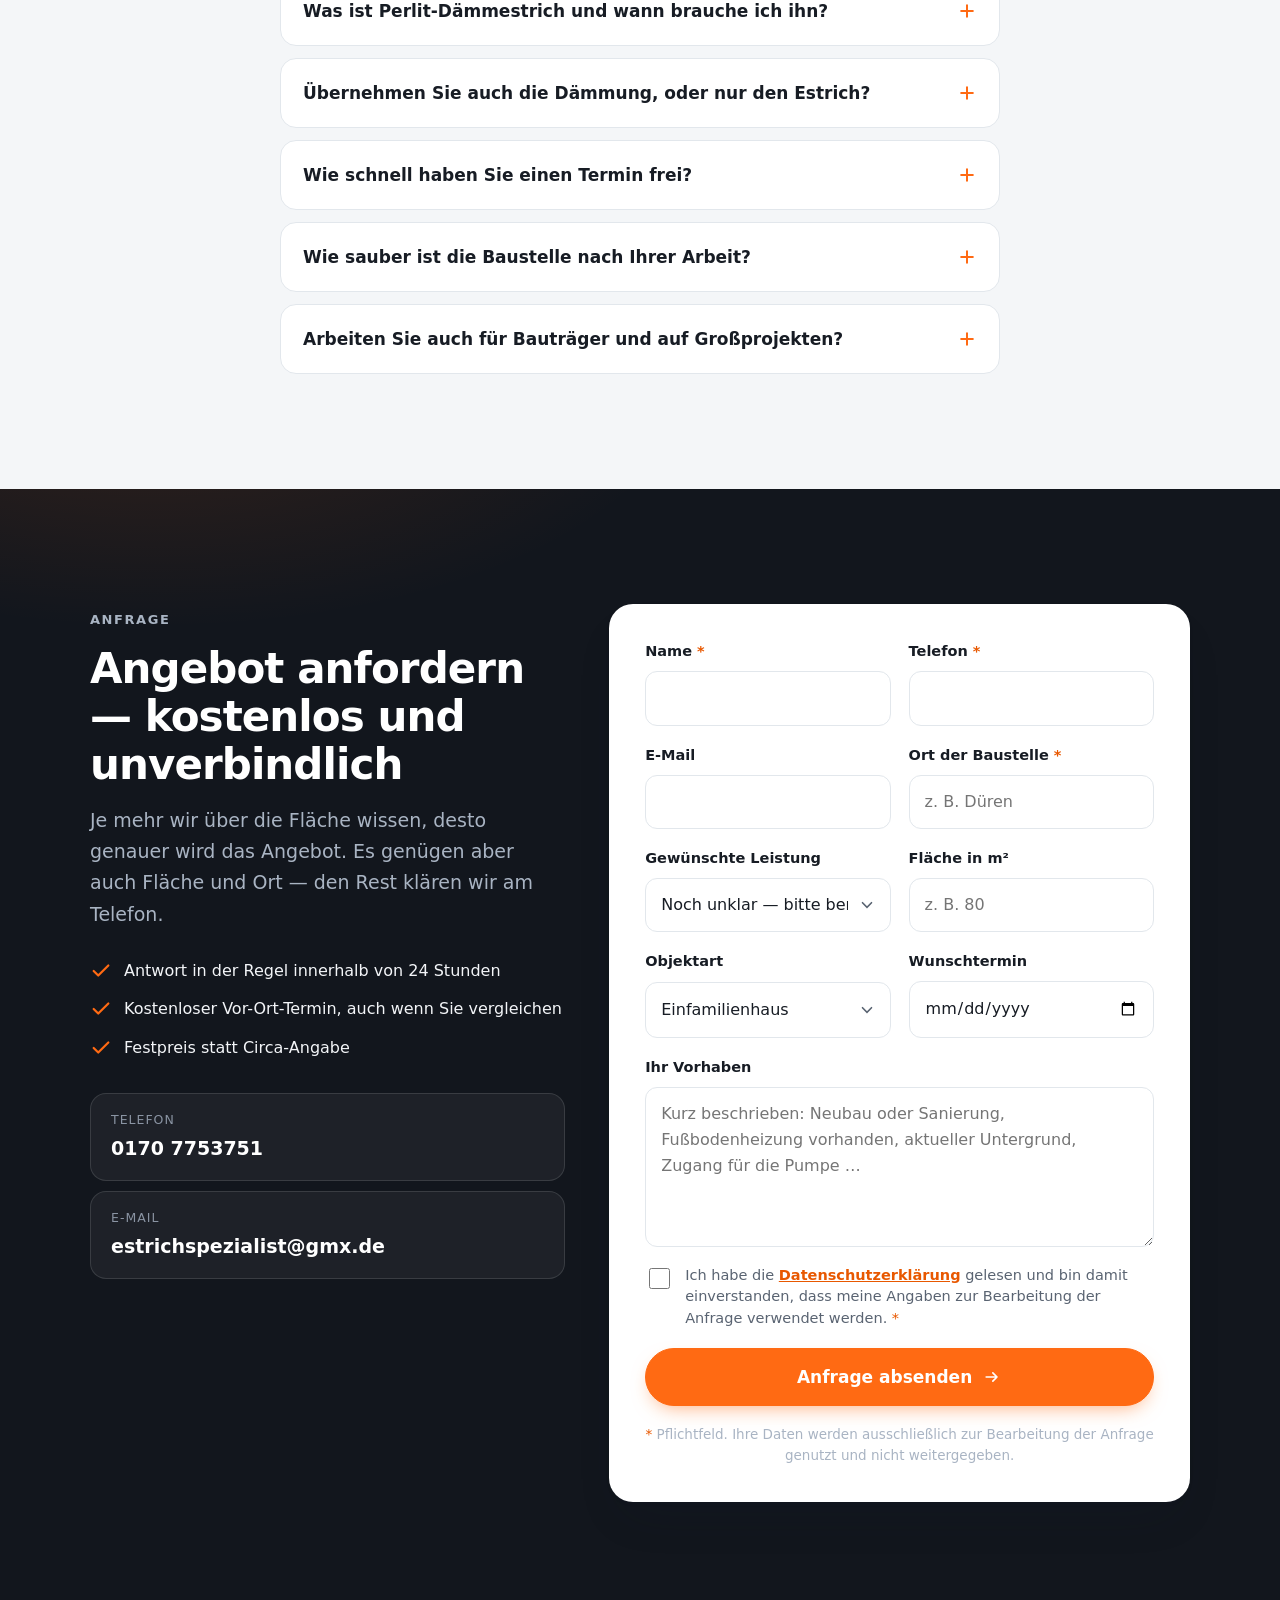
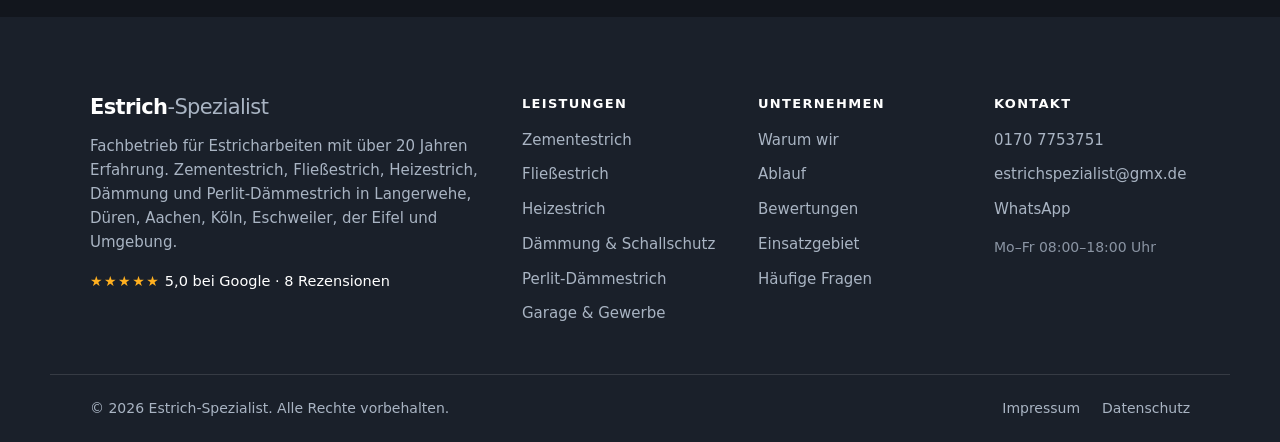
==== commit 47bf2e78: "Estrich-Rechner entfernen, echte Baustellenfotos einsetzen Der Rechner ist vollstaendig raus: Sektio" ====
--- a/index.html
+++ b/index.html
@@ -17,8 +17,8 @@
 <meta property="og:url" content="https://www.estrich-spezialist.de/">
 <meta name="twitter:card" content="summary_large_image">
 
-<link rel="icon" href="assets/img/favicon.svg" type="image/svg+xml">
-<link rel="stylesheet" href="assets/css/style.css">
+<link rel="icon" href="assets/img/favicon.svg?v=20260727b" type="image/svg+xml">
+<link rel="stylesheet" href="assets/css/style.css?v=20260727b">
 </head>
 <body>
 
@@ -39,7 +39,6 @@
       <a href="#leistungen">Leistungen</a>
       <a href="#warum" class="nav-wide">Warum wir</a>
       <a href="#ablauf">Ablauf</a>
-      <a href="#rechner">Rechner</a>
       <a href="#bewertungen">Bewertungen</a>
       <a href="#gebiet" class="nav-wide">Einsatzgebiet</a>
       <a href="#kontakt">Kontakt</a>
@@ -307,73 +306,6 @@
     </div>
   </section>
 
-  <!-- ══════════════ RECHNER ══════════════ -->
-  <section id="rechner" class="section section-tint">
-    <div class="wrap">
-      <header class="section-head">
-        <p class="kicker">Estrich-Rechner</p>
-        <h2>Materialbedarf und Trockenzeit in 10 Sekunden</h2>
-        <p class="section-lead">
-          Eine erste Orientierung für Ihre Planung — Bedarf, Aufbauhöhe und realistische Wartezeit.
-          Das Ergebnis übernehmen Sie mit einem Klick in die Anfrage.
-        </p>
-      </header>
-
-      <div class="calc">
-        <form class="calc-form" id="calc-form" novalidate>
-          <div class="field">
-            <label for="calc-area">Fläche in m²</label>
-            <input type="number" id="calc-area" min="1" max="10000" step="1" value="80" inputmode="numeric">
-          </div>
-
-          <div class="field">
-            <label for="calc-type">Estrichart</label>
-            <select id="calc-type">
-              <option value="ct" selected>Zementestrich (CT)</option>
-              <option value="caf">Fließestrich / Calciumsulfat (CAF)</option>
-              <option value="heiz">Heizestrich (Zement)</option>
-            </select>
-          </div>
-
-          <div class="field">
-            <label for="calc-thick">Estrichdicke: <output id="calc-thick-out">60</output> mm</label>
-            <input type="range" id="calc-thick" min="30" max="120" step="5" value="60">
-            <p class="hint" id="calc-hint">Wohnraum ohne Heizung: ca. 45–50 mm · mit Heizung: 65–75 mm · Garage: 80–120 mm</p>
-          </div>
-
-          <div class="field">
-            <label for="calc-use">Nutzung</label>
-            <select id="calc-use">
-              <option value="wohnen" selected>Wohnraum</option>
-              <option value="keller">Keller / Nebenraum</option>
-              <option value="garage">Garage / Einfahrt</option>
-              <option value="gewerbe">Gewerbe / Halle</option>
-            </select>
-          </div>
-        </form>
-
-        <aside class="calc-out" aria-live="polite">
-          <h3>Ihr Ergebnis</h3>
-          <dl class="calc-results">
-            <div><dt>Estrichvolumen</dt><dd><b id="r-vol">4,8</b> m³</dd></div>
-            <div><dt>Materialgewicht (ca.)</dt><dd><b id="r-weight">10,1</b> t</dd></div>
-            <div><dt>Randdämmstreifen (ca.)</dt><dd><b id="r-edge">36</b> lfm</dd></div>
-            <div><dt>Begehbar nach ca.</dt><dd><b id="r-walk">3</b> Tagen</dd></div>
-            <div class="highlight"><dt>Belegreif nach ca.</dt><dd><b id="r-dry">6</b> Wochen</dd></div>
-          </dl>
-          <p class="calc-note" id="calc-note">
-            Richtwerte für die Planung. Die tatsächliche Belegreife wird vor dem Belegen per
-            CM-Messung bestimmt und hängt von Trocknungsbedingungen und Aufbau ab.
-          </p>
-          <button class="btn btn-primary btn-block" type="button" id="calc-to-form">
-            Ergebnis in die Anfrage übernehmen
-            <svg class="ico" viewBox="0 0 24 24" aria-hidden="true"><path d="M5 12h13m0 0l-5-5m5 5l-5 5" stroke="currentColor" stroke-width="2" stroke-linecap="round" stroke-linejoin="round" fill="none"/></svg>
-          </button>
-        </aside>
-      </div>
-    </div>
-  </section>
-
   <!-- ══════════════ BEWERTUNGEN ══════════════ -->
   <section id="bewertungen" class="section">
     <div class="wrap">
@@ -441,64 +373,61 @@
         <p class="kicker">Referenzen</p>
         <h2>Aus unseren Baustellen</h2>
         <p class="section-lead">
-          Echte Flächen, echte Projekte — keine Stockfotos.
+          Echte Flächen aus unseren Baustellen — keine Stockfotos.
         </p>
       </header>
 
-      <!--
-        FOTOS EINSETZEN:
-        Die Dateien einfach unter genau diesen Namen in assets/img/ ablegen — mehr ist
-        nicht zu tun. Solange eine Datei fehlt, zeigt die Kachel automatisch den
-        Platzhalter; sobald sie da ist, erscheint das Foto.
-
-        Danach nur noch zwei Dinge von Hand:
-        1. Ortsangabe in die <figcaption> ergänzen (z. B. „— Neubau in Düren").
-           Das ist ein echter Hebel für die lokale Sichtbarkeit.
-        2. width/height auf die tatsächlichen Pixelmaße setzen, damit beim Laden
-           nichts springt.
-      -->
+      <!-- Fotos aus eigenen Baustellen. Neue Bilder einfach hier ergänzen;
+           bei Austausch den Versionsstempel ?v= hochzählen, damit Besucher
+           nicht die alte Fassung aus dem Cache sehen. -->
       <div class="gallery">
 
         <figure class="shot">
-          <span class="ph ph-a" aria-hidden="true"></span>
-          <img src="assets/img/fliessestrich-wohnraum.jpg" width="1200" height="900" loading="lazy" onerror="this.remove()"
-               alt="Fertig verlegter, geschliffener Fließestrich in einem Wohnraum, blauer Randdämmstreifen an den Wänden">
-          <figcaption>Fließestrich, fertig abgezogen — Randdämmstreifen sauber gesetzt</figcaption>
+          <img src="assets/img/fliessestrich-spiegelnde-flaeche.jpg?v=20260727b" width="141" height="101" loading="lazy"
+               alt="Frisch eingebrachter Fließestrich, spiegelglatte Oberfläche in einem Wohnraum">
+          <figcaption>Fließestrich, spiegelglatt abgezogen</figcaption>
         </figure>
 
         <figure class="shot">
-          <span class="ph ph-b" aria-hidden="true"></span>
-          <img src="assets/img/heizestrich-fussbodenheizung.jpg" width="1200" height="900" loading="lazy" onerror="this.remove()"
-               alt="Fußbodenheizung mit verlegten Heizrohren, vorbereitet für den Heizestrich">
-          <figcaption>Heizestrich: Rohre verlegt, bereit für den Verguss</figcaption>
+          <img src="assets/img/fussbodenheizung-heizrohre.jpg?v=20260727b" width="141" height="141" loading="lazy"
+               alt="Verlegte Rohre einer Fußbodenheizung in Schneckenform, bereit für den Estrich">
+          <figcaption>Fußbodenheizung — Rohre verlegt, bereit für den Verguss</figcaption>
         </figure>
 
         <figure class="shot">
-          <span class="ph ph-c" aria-hidden="true"></span>
-          <img src="assets/img/daemmschuettung-altbau.jpg" width="1200" height="900" loading="lazy" onerror="this.remove()"
-               alt="Ausgeglichene Dämmschüttung auf dem Rohboden eines Altbauzimmers vor dem Estricheinbau">
-          <figcaption>Dämmschüttung im Altbau — Untergrund ausgeglichen und gedämmt</figcaption>
+          <img src="assets/img/estrich-flur-randdaemmstreifen.jpg?v=20260727b" width="141" height="141" loading="lazy"
+               alt="Fertiger Estrich in einem Flur, blaue Randdämmstreifen an den Wänden">
+          <figcaption>Flur mit sauber gesetztem Randdämmstreifen</figcaption>
         </figure>
 
         <figure class="shot">
-          <span class="ph ph-d" aria-hidden="true"></span>
-          <img src="assets/img/estrich-garage.jpg" width="1200" height="900" loading="lazy" onerror="this.remove()"
-               alt="Fertiger Estrich in einer Garage im Rohbau, Blick zum Garagentor">
-          <figcaption>Garage: belastbare Fläche, eben bis in die Ecken</figcaption>
+          <img src="assets/img/estrich-rohbau-wohnraum.jpg?v=20260727b" width="200" height="200" loading="lazy"
+               alt="Fertige Estrichfläche in einem Rohbau mit Blick durch die Tür in den Nebenraum">
+          <figcaption>Wohnraum im Rohbau — Fläche fertig abgezogen</figcaption>
         </figure>
 
         <figure class="shot">
-          <span class="ph ph-e" aria-hidden="true"></span>
-          <img src="assets/img/estrich-terrasse-carport.jpg" width="1200" height="900" loading="lazy" onerror="this.remove()"
-               alt="Fertige Estrichfläche unter einem Carport mit Stahlkonstruktion, Blick über die Fläche zum Sichtschutz">
-          <figcaption>Terrasse unter Carport — Außenfläche mit Gefälle</figcaption>
+          <img src="assets/img/estrich-dachgeschoss.jpg?v=20260727b" width="141" height="176" loading="lazy"
+               alt="Estrichfläche unter einer sichtbaren Holzbalkendecke im Dachgeschoss">
+          <figcaption>Dachgeschoss unter Holzbalkendecke</figcaption>
         </figure>
 
         <figure class="shot">
-          <span class="ph ph-f" aria-hidden="true"></span>
-          <img src="assets/img/estrichpumpe-team.jpg" width="1200" height="900" loading="lazy" onerror="this.remove()"
-               alt="Estrichpumpe und Firmenfahrzeug des Estrich-Spezialist vor einer Baustelle">
-          <figcaption>Eigene Technik, eigenes Team — direkt an der Baustelle</figcaption>
+          <img src="assets/img/estrich-garage.jpg?v=20260727b" width="141" height="141" loading="lazy"
+               alt="Fertiger Estrich in einer Garage mit Klinkerfassade, Blick durch das offene Tor">
+          <figcaption>Garage — belastbare Fläche bis in die Ecken</figcaption>
+        </figure>
+
+        <figure class="shot">
+          <img src="assets/img/estrichpumpe-anhaenger.jpg?v=20260727b" width="141" height="101" loading="lazy"
+               alt="Estrichpumpe auf dem Anhänger des Estrich-Spezialist an der Baustelle">
+          <figcaption>Eigene Pumpe, direkt an der Baustelle</figcaption>
+        </figure>
+
+        <figure class="shot">
+          <img src="assets/img/firmenwagen-baustelle.jpg?v=20260727b" width="141" height="101" loading="lazy"
+               alt="Firmenwagen des Estrich-Spezialist vor einem eingerüsteten Neubau">
+          <figcaption>Eigenes Team, eigene Technik</figcaption>
         </figure>
 
       </div>
@@ -557,7 +486,7 @@
       <div class="faq">
         <details>
           <summary>Was kostet Estrich pro m²?</summary>
-          <div><p>Das hängt von Estrichart, Dicke, Dämmaufbau, Fläche und Zugänglichkeit der Baustelle ab — eine seriöse Zahl ohne Kenntnis der Baustelle wäre geraten. Deshalb schauen wir uns die Fläche kostenlos an und geben Ihnen danach einen Festpreis, in der Regel innerhalb von 24 Stunden. Für eine erste Mengen-Orientierung nutzen Sie unseren <a href="#rechner">Estrich-Rechner</a>.</p></div>
+          <div><p>Das hängt von Estrichart, Dicke, Dämmaufbau, Fläche und Zugänglichkeit der Baustelle ab — eine seriöse Zahl ohne Kenntnis der Baustelle wäre geraten. Deshalb schauen wir uns die Fläche kostenlos an und geben Ihnen danach einen Festpreis, in der Regel innerhalb von 24 Stunden.</p></div>
         </details>
 
         <details>
@@ -765,7 +694,6 @@
       <a href="#bewertungen">Bewertungen</a>
       <a href="#gebiet">Einsatzgebiet</a>
       <a href="#faq">Häufige Fragen</a>
-      <a href="#rechner">Estrich-Rechner</a>
     </nav>
 
     <div class="footer-col">
@@ -895,6 +823,6 @@
 }
 </script>
 
-<script src="assets/js/main.js" defer></script>
+<script src="assets/js/main.js?v=20260727b" defer></script>
 </body>
 </html>
--- a/assets/css/style.css
+++ b/assets/css/style.css
@@ -373,46 +373,9 @@
 .step h3 { font-size: 20px; margin-bottom: 9px; }
 .step p { color: var(--text-soft); font-size: 15.5px; }
 
-/* ── Rechner ──────────────────────────────────────────────── */
-.calc {
-  display: grid; gap: 24px;
-  grid-template-columns: 1.15fr .85fr;
-  align-items: start;
-}
-/* Grid- und Flex-Kinder dürfen unter ihre Inhaltsbreite schrumpfen —
+/* Grid- und Flex-Kinder duerfen unter ihre Inhaltsbreite schrumpfen —
    sonst sprengen lange <option>-Texte auf Mobil das Layout. */
-.calc > *, .gebiet-inner > *, .kontakt-inner > *, .form .row > *, .field > * { min-width: 0; }
-
-.calc-form {
-  display: grid; gap: 22px;
-  padding: 32px;
-  background: var(--paper); border: 1px solid var(--line);
-  border-radius: var(--r-lg); box-shadow: var(--shadow);
-}
-
-.calc-out {
-  padding: 32px;
-  background: var(--ink); color: var(--on-dark);
-  border-radius: var(--r-lg); box-shadow: var(--shadow-lg);
-}
-.calc-out h3 { font-size: 19px; color: #fff; margin-bottom: 18px; }
-
-.calc-results { margin-bottom: 18px; }
-.calc-results > div {
-  display: flex; justify-content: space-between; align-items: baseline; gap: 14px;
-  padding: 11px 0; border-bottom: 1px solid var(--line-dark);
-}
-.calc-results dt { font-size: 15px; color: var(--on-dark-soft); }
-.calc-results dd { font-size: 15px; color: #fff; font-weight: 600; }
-.calc-results b { font-size: 19px; font-weight: 800; }
-.calc-results .highlight {
-  margin-top: 6px; padding: 14px 16px; border: 0;
-  background: rgba(255,106,19,.14); border-radius: 12px;
-}
-.calc-results .highlight dt { color: #ffc39b; font-weight: 600; }
-.calc-results .highlight b { color: var(--accent); font-size: 24px; }
-
-.calc-note { font-size: 13.5px; color: var(--text-dim); line-height: 1.55; margin-bottom: 20px; }
+.gebiet-inner > *, .kontakt-inner > *, .form .row > *, .field > * { min-width: 0; }
 
 /* ── Formularfelder (global) ──────────────────────────────── */
 .field { display: grid; gap: 7px; }
@@ -457,7 +420,6 @@
   background: var(--accent); border: 4px solid #fff;
   box-shadow: 0 2px 8px rgba(16,24,40,.28); cursor: grab;
 }
-#calc-thick-out { font-weight: 800; color: var(--accent-600); }
 
 .err { font-size: 13.5px; color: #d92d20; min-height: 0; }
 .err:empty { display: none; }
@@ -486,43 +448,25 @@
 
 /* ── Galerie ──────────────────────────────────────────────── */
 .gallery {
-  display: grid; gap: 18px;
-  grid-template-columns: repeat(auto-fit, minmax(280px, 1fr));
-}
-/* Platzhalter und Foto liegen in derselben Rasterzelle: Solange die Bilddatei
-   fehlt, entfernt sich das <img> selbst (onerror) und der Platzhalter bleibt
-   sichtbar. Sobald die Datei da ist, deckt das Foto den Platzhalter ab. */
-.shot { margin: 0; display: grid; }
-.shot .ph, .shot img { grid-area: 1 / 1; }
-/* .ph ist positioniert und läge sonst über dem Foto — das Bild muss darüber malen. */
-.shot img { position: relative; z-index: 1; }
-.shot figcaption { grid-area: 2 / 1; }
-.shot img, .shot .ph {
-  /* height:auto hebt das HTML-height-Attribut auf, sonst gewinnt es über aspect-ratio */
+  display: grid; gap: 16px;
+  /* Die Fotos stammen aus dem Google-Profil und sind nur rund 140 px breit.
+     Feste Spaltenzahl statt auto-fit und eine Maximalbreite halten die
+     Kacheln bei etwa 190 px — darueber wuerde die Hochrechnung sichtbar.
+     Sobald die Originale vorliegen, darf max-width raus. */
+  grid-template-columns: repeat(2, 1fr);
+  max-width: 840px;
+}
+@media (min-width: 700px) {
+  .gallery { grid-template-columns: repeat(4, 1fr); }
+}
+.shot { margin: 0; }
+.shot img {
   display: block; width: 100%; height: auto; aspect-ratio: 4 / 3;
   border-radius: var(--r); border: 1px solid var(--line);
-  object-fit: cover; box-shadow: var(--shadow);
-}
-.shot figcaption { margin-top: 11px; font-size: 14.5px; color: var(--text-soft); }
-
-/* Platzhalter, bis echte Fotos eingesetzt sind */
-.ph { position: relative; overflow: hidden; background: var(--ink-3); }
-.ph::before {
-  content: ""; position: absolute; inset: 0;
-  background-image: repeating-linear-gradient(45deg, rgba(255,255,255,.05) 0 2px, transparent 2px 12px);
-}
-.ph::after {
-  content: "Foto folgt"; position: absolute; inset: 0;
-  display: grid; place-items: center;
-  font-size: 13px; font-weight: 650; letter-spacing: .08em; text-transform: uppercase;
-  color: rgba(255,255,255,.4);
-}
-.ph-a { background: linear-gradient(135deg, #303a49, #1d2531); }
-.ph-b { background: linear-gradient(135deg, #3b3227, #241d16); }
-.ph-c { background: linear-gradient(135deg, #2c3a3a, #182323); }
-.ph-d { background: linear-gradient(135deg, #333a4a, #1f2430); }
-.ph-e { background: linear-gradient(135deg, #3a3340, #221e28); }
-.ph-f { background: linear-gradient(135deg, #2e3a33, #1b241f); }
+  object-fit: cover; background: var(--ink-3);
+  box-shadow: var(--shadow);
+}
+.shot figcaption { margin-top: 10px; font-size: 13.5px; line-height: 1.45; color: var(--text-soft); }
 
 /* ── Einsatzgebiet ────────────────────────────────────────── */
 .gebiet-inner {
@@ -673,7 +617,7 @@
 
 /* ── Responsive ───────────────────────────────────────────── */
 @media (max-width: 1024px) {
-  .calc, .gebiet-inner, .kontakt-inner { grid-template-columns: 1fr; }
+  .gebiet-inner, .kontakt-inner { grid-template-columns: 1fr; }
   .footer-grid { grid-template-columns: 1fr 1fr; }
   .footer-brand { grid-column: 1 / -1; }
 }
@@ -704,7 +648,7 @@
   .hero-cta .btn { width: 100%; }
   .hero-chips li { font-size: 13.5px; padding: 8px 14px; }
   .card { padding: 26px 22px 22px; }
-  .calc-form, .calc-out, .contact-card { padding: 24px 20px; }
+  .contact-card { padding: 24px 20px; }
   .sticky-cta { display: flex; }
   .site-footer { padding-bottom: 78px; }
   .footer-grid { grid-template-columns: 1fr; gap: 32px; }
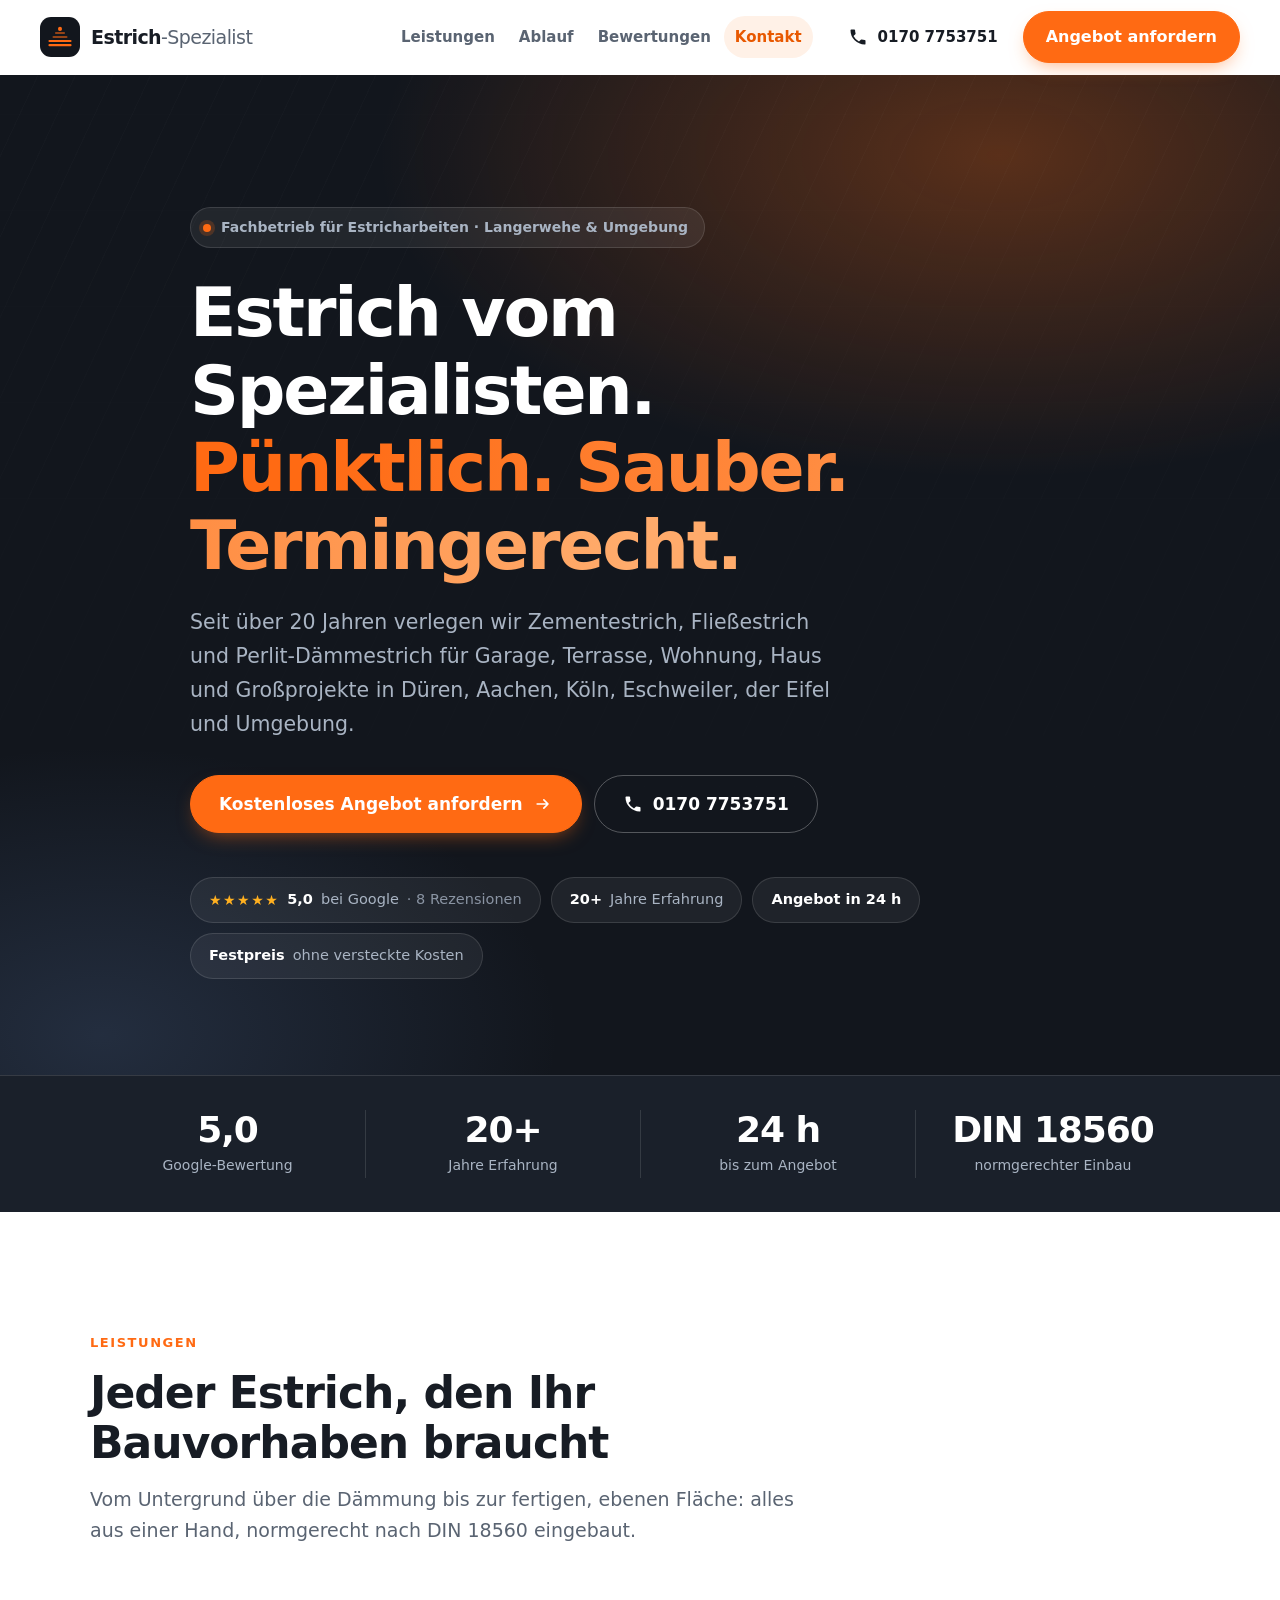
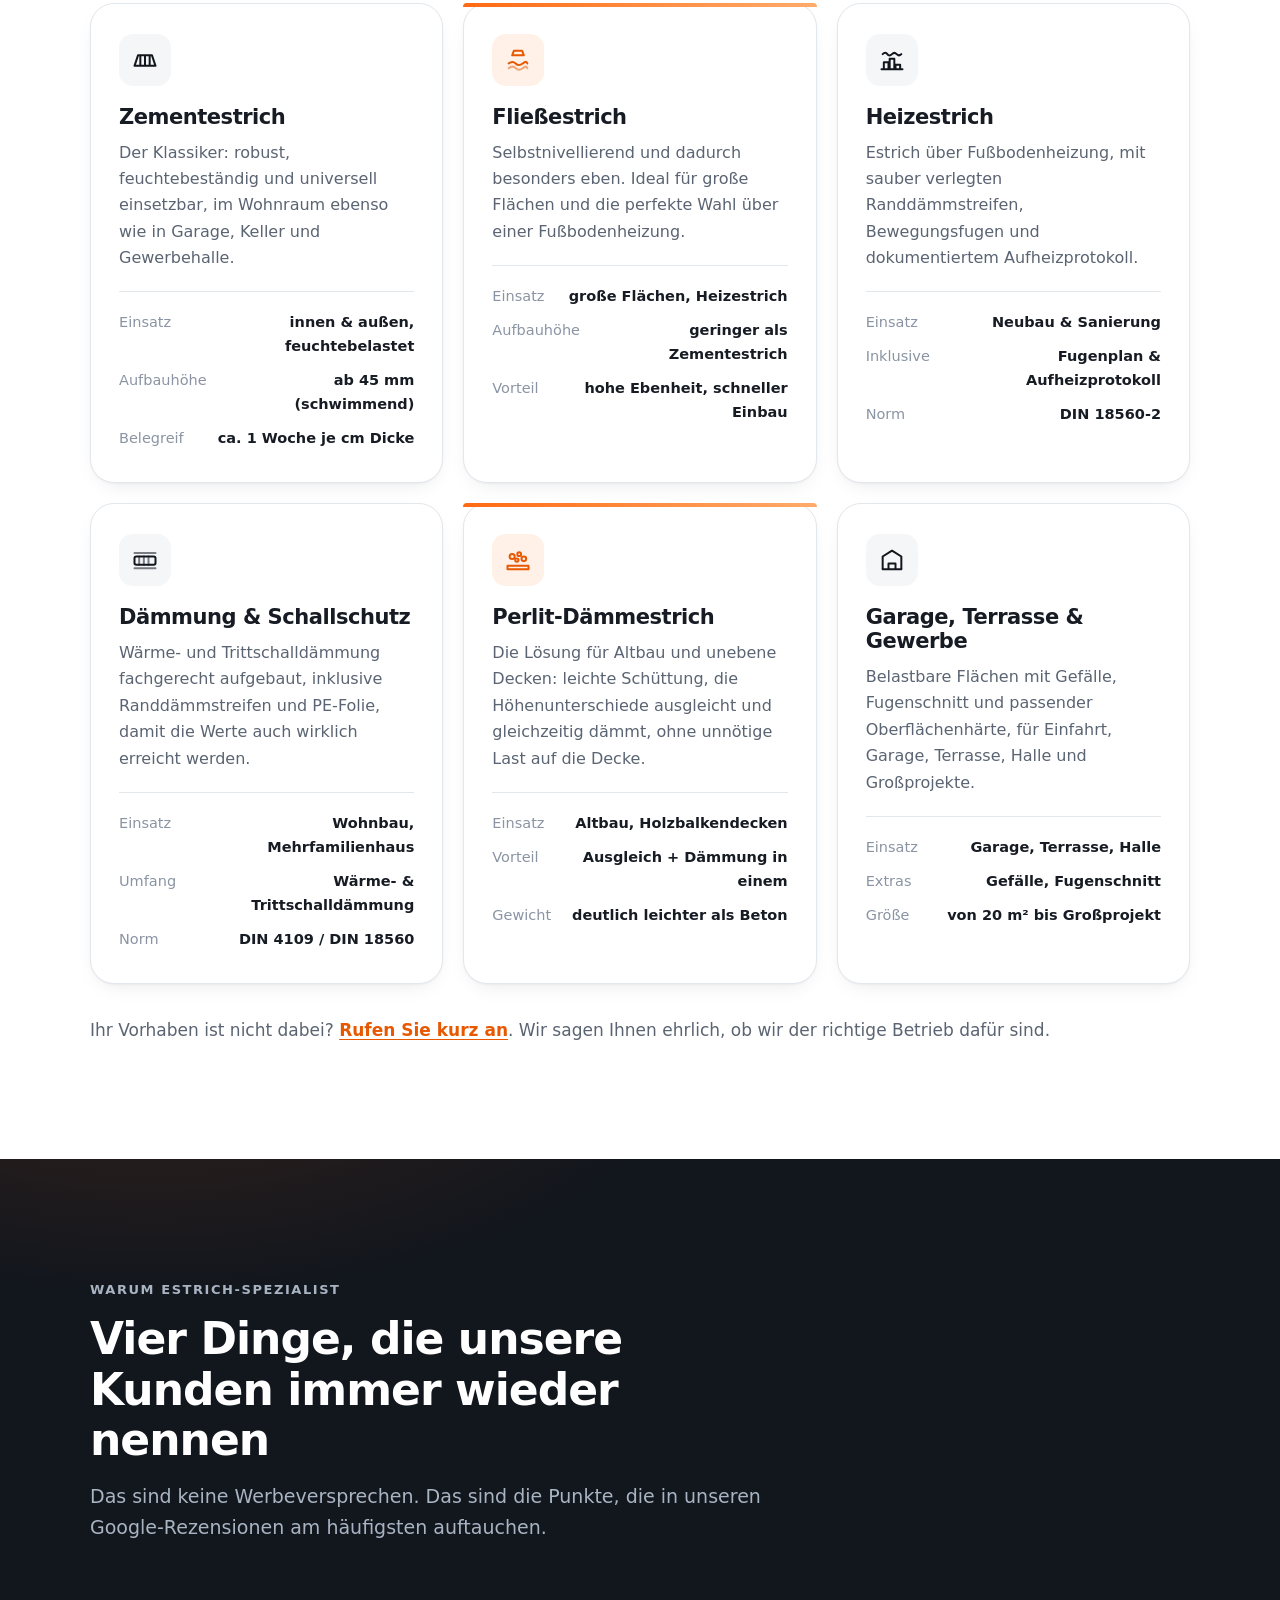
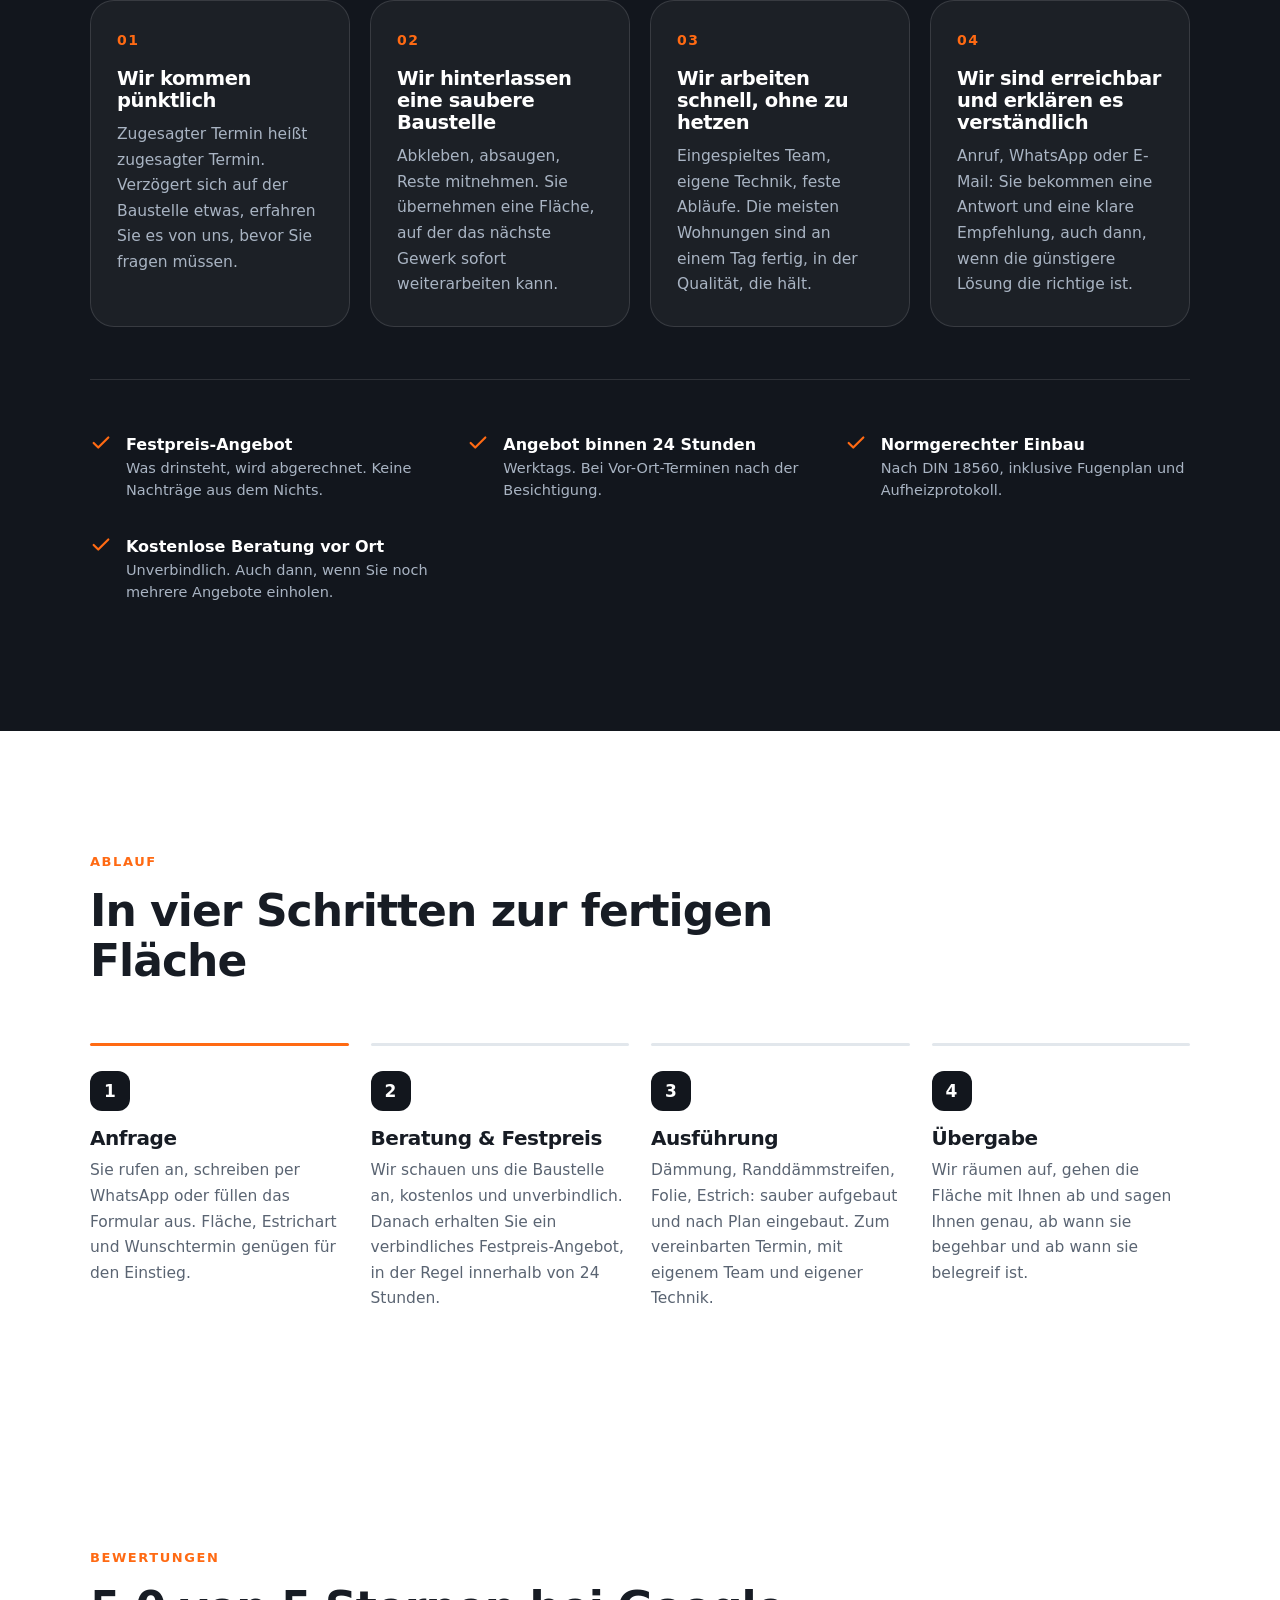
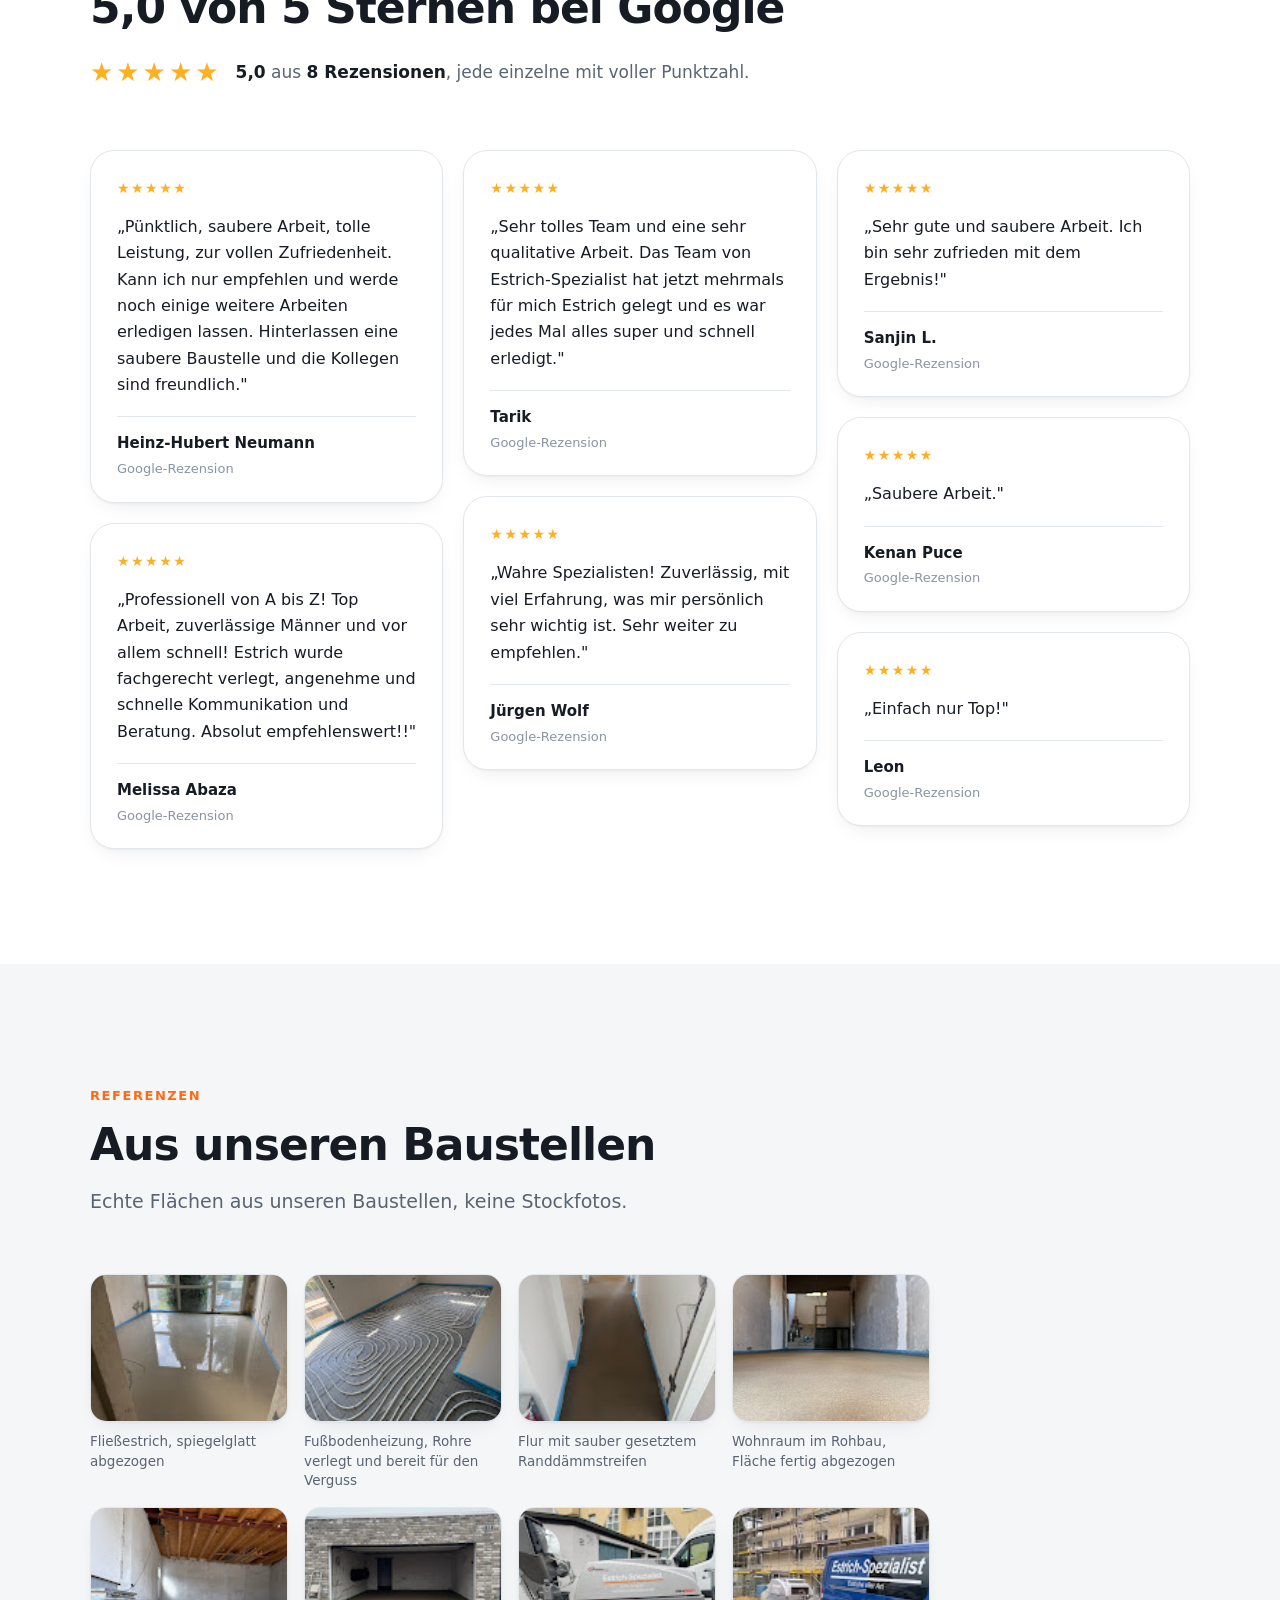
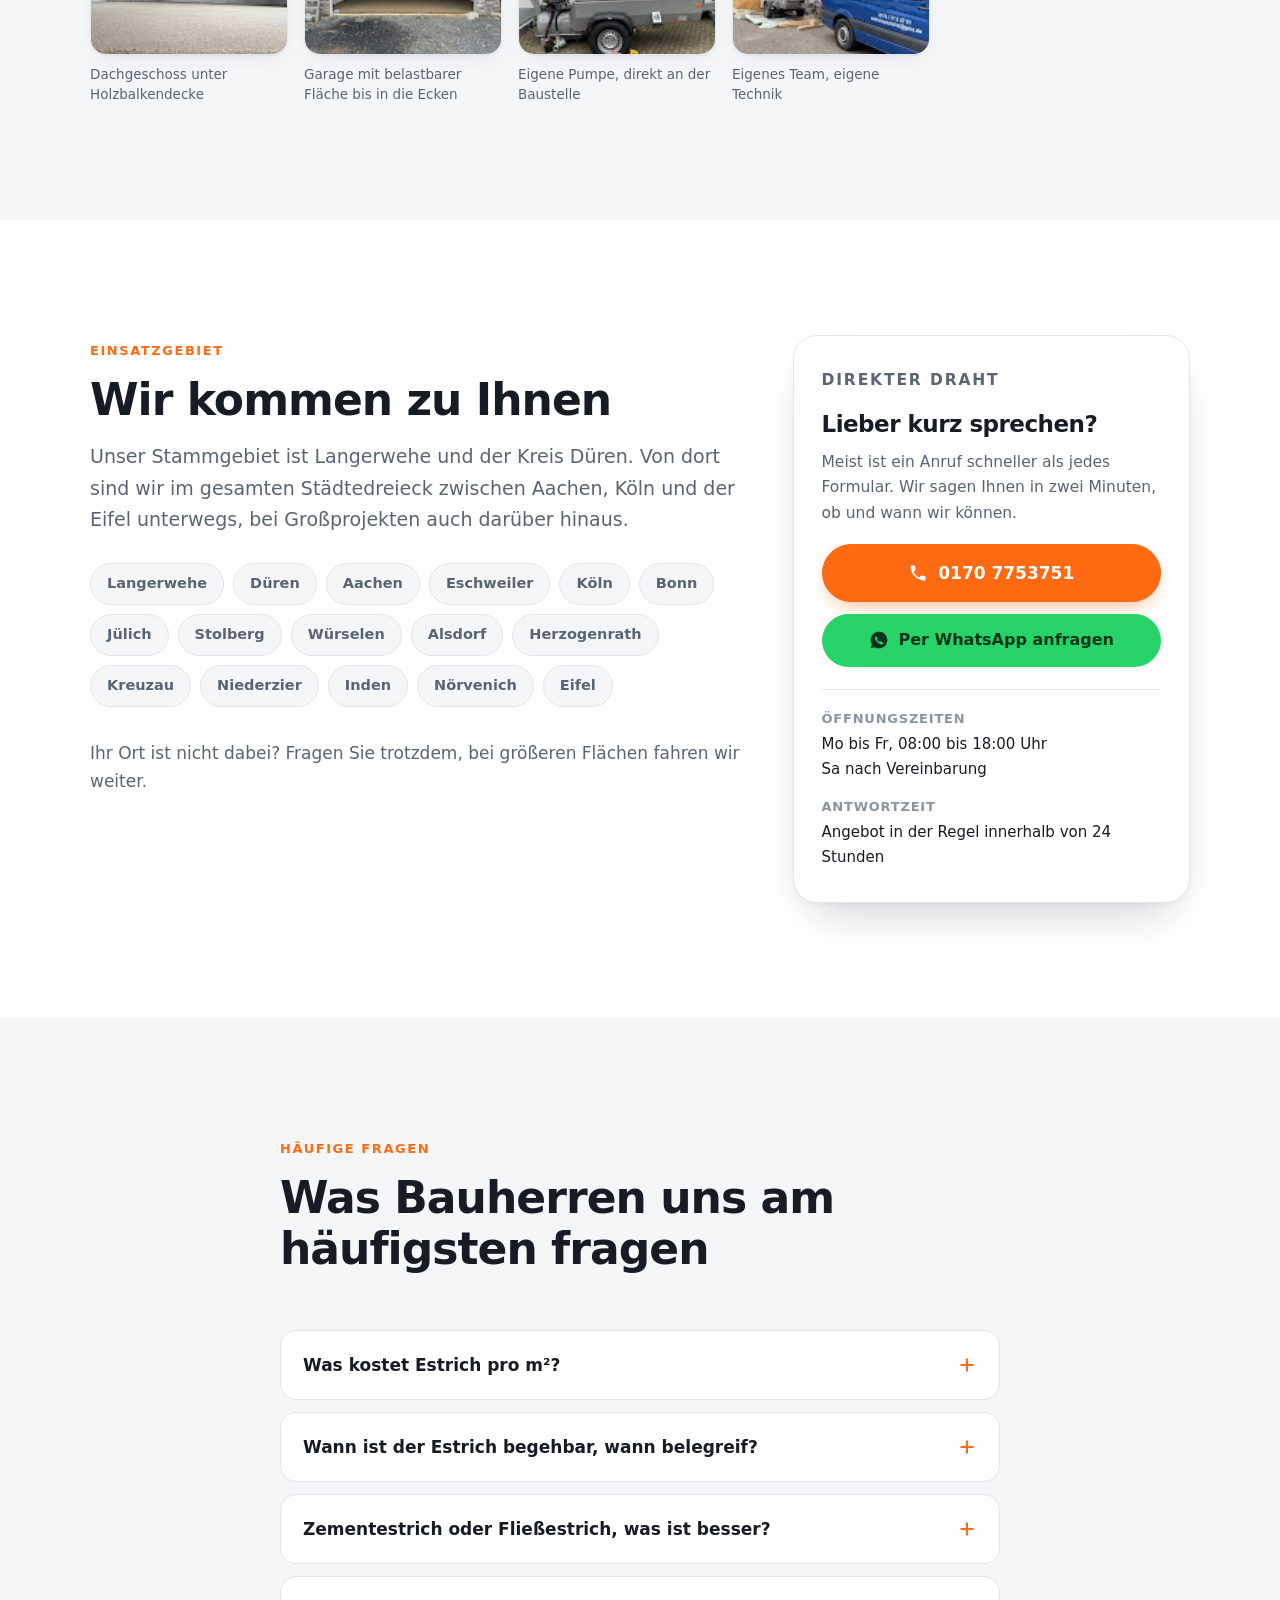
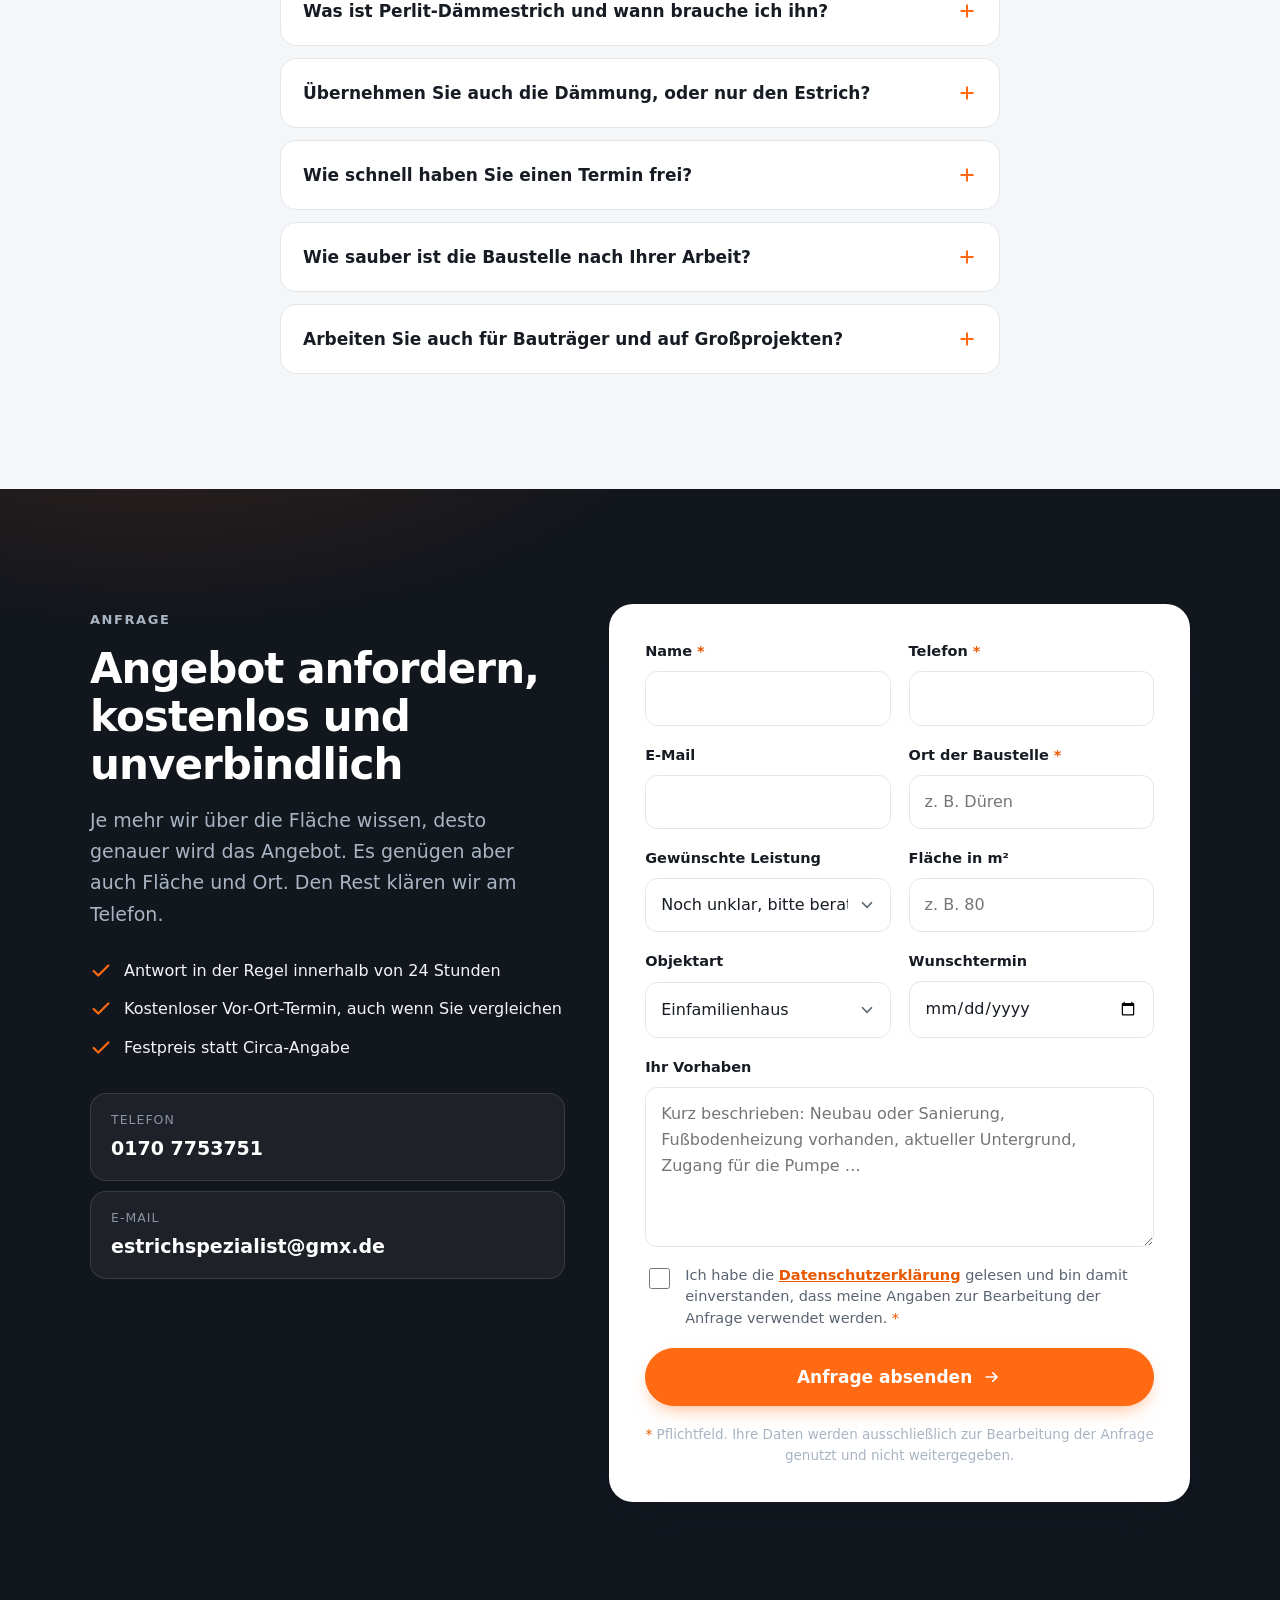
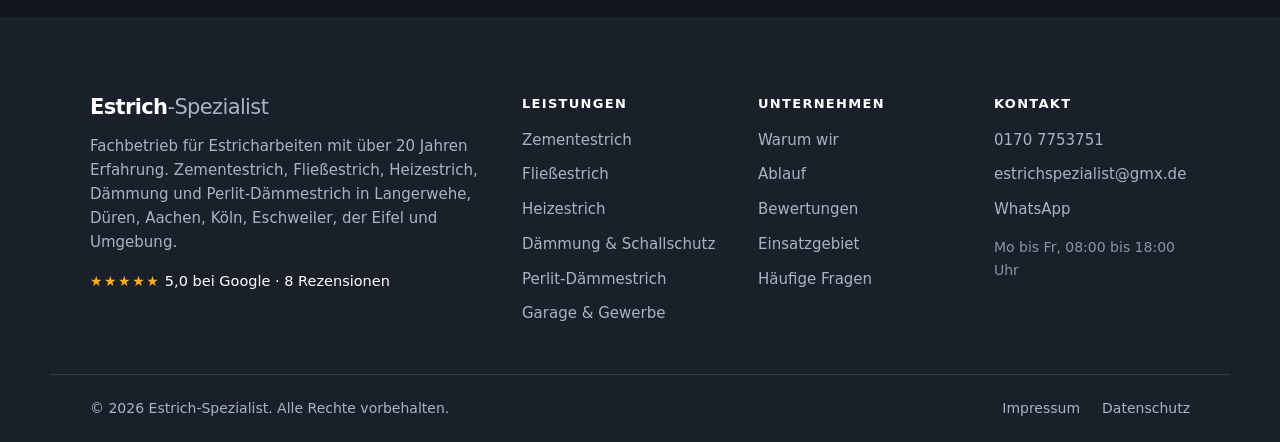
==== commit 22022962: "Gedankenstriche aus allen Texten nehmen 47 Stellen umformuliert, jede einzeln statt per Blindersetzu" ====
--- a/index.html
+++ b/index.html
@@ -26,7 +26,7 @@
 
 <header class="site-header" id="top">
   <div class="wrap header-inner">
-    <a class="brand" href="/" aria-label="Estrich-Spezialist — Startseite">
+    <a class="brand" href="/" aria-label="Estrich-Spezialist, Startseite">
       <span class="brand-mark" aria-hidden="true">
         <svg viewBox="0 0 32 32" fill="none"><path d="M3 21h26M3 26h26" stroke="currentColor" stroke-width="2.5" stroke-linecap="round"/><path d="M8 16h16M11 11h10" stroke="currentColor" stroke-width="2.5" stroke-linecap="round" opacity=".55"/><circle cx="16" cy="6" r="2.5" fill="currentColor"/></svg>
       </span>
@@ -72,8 +72,7 @@
       <h1>Estrich vom Spezialisten.<br><em>Pünktlich. Sauber. Termingerecht.</em></h1>
 
       <p class="hero-lead">
-        Seit über 20 Jahren verlegen wir Zementestrich, Fließestrich und Perlit-Dämmestrich —
-        für Garage, Terrasse, Wohnung, Haus und Großprojekte in Düren, Aachen, Köln,
+        Seit über 20 Jahren verlegen wir Zementestrich, Fließestrich und Perlit-Dämmestrich für Garage, Terrasse, Wohnung, Haus und Großprojekte in Düren, Aachen, Köln,
         Eschweiler, der Eifel und Umgebung.
       </p>
 
@@ -95,7 +94,7 @@
         </li>
         <li><strong>20+</strong> Jahre Erfahrung</li>
         <li><strong>Angebot in 24 h</strong></li>
-        <li><strong>Festpreis</strong> — ohne versteckte Kosten</li>
+        <li><strong>Festpreis</strong> ohne versteckte Kosten</li>
       </ul>
 
     </div>
@@ -118,7 +117,7 @@
         <p class="kicker">Leistungen</p>
         <h2>Jeder Estrich, den Ihr Bauvorhaben braucht</h2>
         <p class="section-lead">
-          Vom Untergrund über die Dämmung bis zur fertigen, ebenen Fläche — alles aus einer Hand,
+          Vom Untergrund über die Dämmung bis zur fertigen, ebenen Fläche: alles aus einer Hand,
           normgerecht nach DIN 18560 eingebaut.
         </p>
       </header>
@@ -130,7 +129,7 @@
             <svg viewBox="0 0 24 24"><path d="M3 17h18M3 17l3-9h12l3 9M8 17V8M12 17V8M16 17V8" stroke="currentColor" stroke-width="1.7" fill="none" stroke-linecap="round" stroke-linejoin="round"/></svg>
           </span>
           <h3>Zementestrich</h3>
-          <p>Der Klassiker: robust, feuchtebeständig und universell einsetzbar — im Wohnraum ebenso wie in Garage, Keller und Gewerbehalle.</p>
+          <p>Der Klassiker: robust, feuchtebeständig und universell einsetzbar, im Wohnraum ebenso wie in Garage, Keller und Gewerbehalle.</p>
           <dl class="spec">
             <div><dt>Einsatz</dt><dd>innen &amp; außen, feuchtebelastet</dd></div>
             <div><dt>Aufbauhöhe</dt><dd>ab 45 mm (schwimmend)</dd></div>
@@ -143,7 +142,7 @@
             <svg viewBox="0 0 24 24"><path d="M4 15c2.5-2 4-2 6 0s3.5 2 6 0 3.5-2 4 0" stroke="currentColor" stroke-width="1.7" fill="none" stroke-linecap="round"/><path d="M4 19c2.5-2 4-2 6 0s3.5 2 6 0 3.5-2 4 0" stroke="currentColor" stroke-width="1.7" fill="none" stroke-linecap="round" opacity=".5"/><path d="M7 8h10l-1.5-4h-7L7 8z" stroke="currentColor" stroke-width="1.7" fill="none" stroke-linejoin="round"/></svg>
           </span>
           <h3>Fließestrich</h3>
-          <p>Selbstnivellierend und dadurch besonders eben — ideal für große Flächen und die perfekte Wahl über einer Fußbodenheizung.</p>
+          <p>Selbstnivellierend und dadurch besonders eben. Ideal für große Flächen und die perfekte Wahl über einer Fußbodenheizung.</p>
           <dl class="spec">
             <div><dt>Einsatz</dt><dd>große Flächen, Heizestrich</dd></div>
             <div><dt>Aufbauhöhe</dt><dd>geringer als Zementestrich</dd></div>
@@ -156,7 +155,7 @@
             <svg viewBox="0 0 24 24"><path d="M3 20h18M5 20v-6h4v6M10 20v-9h4v9M15 20v-4h4v4" stroke="currentColor" stroke-width="1.7" fill="none" stroke-linecap="round" stroke-linejoin="round"/><path d="M4 7c1.5-1.5 3-1.5 4 0s2.5 1.5 4 0 2.5-1.5 4 0 2.5 1.5 4 0" stroke="currentColor" stroke-width="1.7" fill="none" stroke-linecap="round"/></svg>
           </span>
           <h3>Heizestrich</h3>
-          <p>Estrich über Fußbodenheizung — mit sauber verlegten Randdämmstreifen, Bewegungsfugen und dokumentiertem Aufheizprotokoll.</p>
+          <p>Estrich über Fußbodenheizung, mit sauber verlegten Randdämmstreifen, Bewegungsfugen und dokumentiertem Aufheizprotokoll.</p>
           <dl class="spec">
             <div><dt>Einsatz</dt><dd>Neubau &amp; Sanierung</dd></div>
             <div><dt>Inklusive</dt><dd>Fugenplan &amp; Aufheizprotokoll</dd></div>
@@ -169,7 +168,7 @@
             <svg viewBox="0 0 24 24"><rect x="3" y="9" width="18" height="7" rx="1.5" stroke="currentColor" stroke-width="1.7" fill="none"/><path d="M3 19h18M3 6h18M7 9v7M11 9v7M15 9v7" stroke="currentColor" stroke-width="1.7" stroke-linecap="round" fill="none" opacity=".55"/></svg>
           </span>
           <h3>Dämmung &amp; Schallschutz</h3>
-          <p>Wärme- und Trittschalldämmung fachgerecht aufgebaut — inklusive Randdämmstreifen und PE-Folie, damit die Werte auch wirklich erreicht werden.</p>
+          <p>Wärme- und Trittschalldämmung fachgerecht aufgebaut, inklusive Randdämmstreifen und PE-Folie, damit die Werte auch wirklich erreicht werden.</p>
           <dl class="spec">
             <div><dt>Einsatz</dt><dd>Wohnbau, Mehrfamilienhaus</dd></div>
             <div><dt>Umfang</dt><dd>Wärme- &amp; Trittschalldämmung</dd></div>
@@ -182,7 +181,7 @@
             <svg viewBox="0 0 24 24"><circle cx="7" cy="9" r="2.2" stroke="currentColor" stroke-width="1.7" fill="none"/><circle cx="13" cy="7" r="1.6" stroke="currentColor" stroke-width="1.7" fill="none"/><circle cx="17" cy="11" r="2" stroke="currentColor" stroke-width="1.7" fill="none"/><circle cx="11" cy="12" r="1.4" stroke="currentColor" stroke-width="1.7" fill="none"/><path d="M3 17h18v3H3z" stroke="currentColor" stroke-width="1.7" fill="none" stroke-linejoin="round"/></svg>
           </span>
           <h3>Perlit-Dämmestrich</h3>
-          <p>Die Lösung für Altbau und unebene Decken: leichte Schüttung, die Höhenunterschiede ausgleicht und gleichzeitig dämmt — ohne unnötige Last auf die Decke.</p>
+          <p>Die Lösung für Altbau und unebene Decken: leichte Schüttung, die Höhenunterschiede ausgleicht und gleichzeitig dämmt, ohne unnötige Last auf die Decke.</p>
           <dl class="spec">
             <div><dt>Einsatz</dt><dd>Altbau, Holzbalkendecken</dd></div>
             <div><dt>Vorteil</dt><dd>Ausgleich + Dämmung in einem</dd></div>
@@ -195,7 +194,7 @@
             <svg viewBox="0 0 24 24"><path d="M4 20V9l8-5 8 5v11" stroke="currentColor" stroke-width="1.7" fill="none" stroke-linejoin="round"/><path d="M4 20h16M9 20v-5h6v5" stroke="currentColor" stroke-width="1.7" fill="none" stroke-linecap="round" stroke-linejoin="round"/></svg>
           </span>
           <h3>Garage, Terrasse &amp; Gewerbe</h3>
-          <p>Belastbare Flächen mit Gefälle, Fugenschnitt und passender Oberflächenhärte — für Einfahrt, Garage, Terrasse, Halle und Großprojekte.</p>
+          <p>Belastbare Flächen mit Gefälle, Fugenschnitt und passender Oberflächenhärte, für Einfahrt, Garage, Terrasse, Halle und Großprojekte.</p>
           <dl class="spec">
             <div><dt>Einsatz</dt><dd>Garage, Terrasse, Halle</dd></div>
             <div><dt>Extras</dt><dd>Gefälle, Fugenschnitt</dd></div>
@@ -206,8 +205,7 @@
       </div>
 
       <p class="section-foot">
-        Ihr Vorhaben ist nicht dabei? <a href="tel:+491707753751" data-track="tel-leistungen">Rufen Sie kurz an</a> —
-        wir sagen Ihnen ehrlich, ob wir der richtige Betrieb dafür sind.
+        Ihr Vorhaben ist nicht dabei? <a href="tel:+491707753751" data-track="tel-leistungen">Rufen Sie kurz an</a>. Wir sagen Ihnen ehrlich, ob wir der richtige Betrieb dafür sind.
       </p>
     </div>
   </section>
@@ -219,7 +217,7 @@
         <p class="kicker">Warum Estrich-Spezialist</p>
         <h2>Vier Dinge, die unsere Kunden immer wieder nennen</h2>
         <p class="section-lead">
-          Das sind keine Werbeversprechen — das sind die Punkte, die in unseren Google-Rezensionen
+          Das sind keine Werbeversprechen. Das sind die Punkte, die in unseren Google-Rezensionen
           am häufigsten auftauchen.
         </p>
       </header>
@@ -229,7 +227,7 @@
         <article class="why">
           <span class="why-num">01</span>
           <h3>Wir kommen pünktlich</h3>
-          <p>Zugesagter Termin heißt zugesagter Termin. Verzögert sich auf der Baustelle etwas, erfahren Sie es von uns — bevor Sie fragen müssen.</p>
+          <p>Zugesagter Termin heißt zugesagter Termin. Verzögert sich auf der Baustelle etwas, erfahren Sie es von uns, bevor Sie fragen müssen.</p>
         </article>
 
         <article class="why">
@@ -240,14 +238,14 @@
 
         <article class="why">
           <span class="why-num">03</span>
-          <h3>Wir arbeiten schnell — ohne zu hetzen</h3>
-          <p>Eingespieltes Team, eigene Technik, feste Abläufe. Die meisten Wohnungen sind an einem Tag fertig — in der Qualität, die hält.</p>
+          <h3>Wir arbeiten schnell, ohne zu hetzen</h3>
+          <p>Eingespieltes Team, eigene Technik, feste Abläufe. Die meisten Wohnungen sind an einem Tag fertig, in der Qualität, die hält.</p>
         </article>
 
         <article class="why">
           <span class="why-num">04</span>
           <h3>Wir sind erreichbar und erklären es verständlich</h3>
-          <p>Anruf, WhatsApp oder E-Mail: Sie bekommen eine Antwort und eine klare Empfehlung — auch dann, wenn die günstigere Lösung die richtige ist.</p>
+          <p>Anruf, WhatsApp oder E-Mail: Sie bekommen eine Antwort und eine klare Empfehlung, auch dann, wenn die günstigere Lösung die richtige ist.</p>
         </article>
 
       </div>
@@ -290,12 +288,12 @@
         <li class="step">
           <span class="step-num">2</span>
           <h3>Beratung &amp; Festpreis</h3>
-          <p>Wir schauen uns die Baustelle an — kostenlos und unverbindlich. Danach erhalten Sie ein verbindliches Festpreis-Angebot, in der Regel innerhalb von 24 Stunden.</p>
+          <p>Wir schauen uns die Baustelle an, kostenlos und unverbindlich. Danach erhalten Sie ein verbindliches Festpreis-Angebot, in der Regel innerhalb von 24 Stunden.</p>
         </li>
         <li class="step">
           <span class="step-num">3</span>
           <h3>Ausführung</h3>
-          <p>Dämmung, Randdämmstreifen, Folie, Estrich — sauber aufgebaut und nach Plan eingebaut. Zum vereinbarten Termin, mit eigenem Team und eigener Technik.</p>
+          <p>Dämmung, Randdämmstreifen, Folie, Estrich: sauber aufgebaut und nach Plan eingebaut. Zum vereinbarten Termin, mit eigenem Team und eigener Technik.</p>
         </li>
         <li class="step">
           <span class="step-num">4</span>
@@ -314,7 +312,7 @@
         <h2>5,0 von 5 Sternen bei Google</h2>
         <div class="rating-summary">
           <span class="stars stars-lg" aria-hidden="true">★★★★★</span>
-          <p><strong>5,0</strong> aus <strong>8 Rezensionen</strong> — jede einzelne mit voller Punktzahl.</p>
+          <p><strong>5,0</strong> aus <strong>8 Rezensionen</strong>, jede einzelne mit voller Punktzahl.</p>
         </div>
       </header>
 
@@ -322,7 +320,7 @@
 
         <blockquote class="review">
           <span class="stars" aria-hidden="true">★★★★★</span>
-          <p>„Pünktlich, saubere Arbeit, tolle Leistung — zur vollen Zufriedenheit. Kann ich nur empfehlen und werde noch einige weitere Arbeiten erledigen lassen. Hinterlassen eine saubere Baustelle und die Kollegen sind freundlich."</p>
+          <p>„Pünktlich, saubere Arbeit, tolle Leistung, zur vollen Zufriedenheit. Kann ich nur empfehlen und werde noch einige weitere Arbeiten erledigen lassen. Hinterlassen eine saubere Baustelle und die Kollegen sind freundlich."</p>
           <footer><cite>Heinz-Hubert Neumann</cite><span>Google-Rezension</span></footer>
         </blockquote>
 
@@ -373,7 +371,7 @@
         <p class="kicker">Referenzen</p>
         <h2>Aus unseren Baustellen</h2>
         <p class="section-lead">
-          Echte Flächen aus unseren Baustellen — keine Stockfotos.
+          Echte Flächen aus unseren Baustellen, keine Stockfotos.
         </p>
       </header>
 
@@ -391,7 +389,7 @@
         <figure class="shot">
           <img src="assets/img/fussbodenheizung-heizrohre.jpg?v=20260727b" width="141" height="141" loading="lazy"
                alt="Verlegte Rohre einer Fußbodenheizung in Schneckenform, bereit für den Estrich">
-          <figcaption>Fußbodenheizung — Rohre verlegt, bereit für den Verguss</figcaption>
+          <figcaption>Fußbodenheizung, Rohre verlegt und bereit für den Verguss</figcaption>
         </figure>
 
         <figure class="shot">
@@ -403,7 +401,7 @@
         <figure class="shot">
           <img src="assets/img/estrich-rohbau-wohnraum.jpg?v=20260727b" width="200" height="200" loading="lazy"
                alt="Fertige Estrichfläche in einem Rohbau mit Blick durch die Tür in den Nebenraum">
-          <figcaption>Wohnraum im Rohbau — Fläche fertig abgezogen</figcaption>
+          <figcaption>Wohnraum im Rohbau, Fläche fertig abgezogen</figcaption>
         </figure>
 
         <figure class="shot">
@@ -415,7 +413,7 @@
         <figure class="shot">
           <img src="assets/img/estrich-garage.jpg?v=20260727b" width="141" height="141" loading="lazy"
                alt="Fertiger Estrich in einer Garage mit Klinkerfassade, Blick durch das offene Tor">
-          <figcaption>Garage — belastbare Fläche bis in die Ecken</figcaption>
+          <figcaption>Garage mit belastbarer Fläche bis in die Ecken</figcaption>
         </figure>
 
         <figure class="shot">
@@ -442,7 +440,7 @@
         <h2>Wir kommen zu Ihnen</h2>
         <p class="section-lead">
           Unser Stammgebiet ist Langerwehe und der Kreis Düren. Von dort sind wir im gesamten
-          Städtedreieck Aachen–Köln–Eifel unterwegs — bei Großprojekten auch darüber hinaus.
+          Städtedreieck zwischen Aachen, Köln und der Eifel unterwegs, bei Großprojekten auch darüber hinaus.
         </p>
         <ul class="places">
           <li>Langerwehe</li><li>Düren</li><li>Aachen</li><li>Eschweiler</li>
@@ -451,7 +449,7 @@
           <li>Niederzier</li><li>Inden</li><li>Nörvenich</li><li>Eifel</li>
         </ul>
         <p class="section-foot">
-          Ihr Ort ist nicht dabei? Fragen Sie trotzdem — bei größeren Flächen fahren wir weiter.
+          Ihr Ort ist nicht dabei? Fragen Sie trotzdem, bei größeren Flächen fahren wir weiter.
         </p>
       </div>
 
@@ -468,7 +466,7 @@
           Per WhatsApp anfragen
         </a>
         <dl class="contact-meta">
-          <div><dt>Öffnungszeiten</dt><dd>Mo–Fr 08:00–18:00 Uhr<br>Sa nach Vereinbarung</dd></div>
+          <div><dt>Öffnungszeiten</dt><dd>Mo bis Fr, 08:00 bis 18:00 Uhr<br>Sa nach Vereinbarung</dd></div>
           <div><dt>Antwortzeit</dt><dd>Angebot in der Regel innerhalb von 24 Stunden</dd></div>
         </dl>
       </aside>
@@ -486,22 +484,22 @@
       <div class="faq">
         <details>
           <summary>Was kostet Estrich pro m²?</summary>
-          <div><p>Das hängt von Estrichart, Dicke, Dämmaufbau, Fläche und Zugänglichkeit der Baustelle ab — eine seriöse Zahl ohne Kenntnis der Baustelle wäre geraten. Deshalb schauen wir uns die Fläche kostenlos an und geben Ihnen danach einen Festpreis, in der Regel innerhalb von 24 Stunden.</p></div>
+          <div><p>Das hängt von Estrichart, Dicke, Dämmaufbau, Fläche und Zugänglichkeit der Baustelle ab. Eine seriöse Zahl ohne Kenntnis der Baustelle wäre geraten. Deshalb schauen wir uns die Fläche kostenlos an und geben Ihnen danach einen Festpreis, in der Regel innerhalb von 24 Stunden.</p></div>
         </details>
 
         <details>
           <summary>Wann ist der Estrich begehbar, wann belegreif?</summary>
-          <div><p>Begehbar ist Zementestrich meist nach 2–3 Tagen. Für die Belegreife gilt die Faustregel: etwa eine Woche pro Zentimeter Estrichdicke — bei 6 cm also rund sechs Wochen. Fließestrich auf Calciumsulfat-Basis trocknet in der Regel schneller. Verbindlich ist immer die CM-Messung direkt vor dem Belegen; die Werte teilen wir Ihnen bei der Übergabe mit.</p></div>
+          <div><p>Begehbar ist Zementestrich meist nach zwei bis drei Tagen. Für die Belegreife gilt die Faustregel: etwa eine Woche pro Zentimeter Estrichdicke, bei 6 cm also rund sechs Wochen. Fließestrich auf Calciumsulfat-Basis trocknet in der Regel schneller. Verbindlich ist immer die CM-Messung direkt vor dem Belegen; die Werte teilen wir Ihnen bei der Übergabe mit.</p></div>
         </details>
 
         <details>
-          <summary>Zementestrich oder Fließestrich — was ist besser?</summary>
-          <div><p>Zementestrich ist robuster und feuchteunempfindlich, also die Wahl für Keller, Garage, Bad und Außenbereich. Fließestrich ist selbstnivellierend, dadurch besonders eben, kommt mit geringerer Aufbauhöhe aus und umschließt Heizrohre lückenlos — ideal über einer Fußbodenheizung und bei großen, zusammenhängenden Flächen. Wir empfehlen Ihnen die passende Variante für Ihren konkreten Aufbau, nicht die teurere.</p></div>
+          <summary>Zementestrich oder Fließestrich, was ist besser?</summary>
+          <div><p>Zementestrich ist robuster und feuchteunempfindlich, also die Wahl für Keller, Garage, Bad und Außenbereich. Fließestrich ist selbstnivellierend, dadurch besonders eben, kommt mit geringerer Aufbauhöhe aus und umschließt Heizrohre lückenlos. Ideal über einer Fußbodenheizung und bei großen, zusammenhängenden Flächen. Wir empfehlen Ihnen die passende Variante für Ihren konkreten Aufbau, nicht die teurere.</p></div>
         </details>
 
         <details>
           <summary>Was ist Perlit-Dämmestrich und wann brauche ich ihn?</summary>
-          <div><p>Perlit ist eine leichte mineralische Schüttung. Sie gleicht unebene oder stark schwankende Untergründe aus und dämmt gleichzeitig — bei deutlich geringerem Gewicht als ein Ausgleich aus Beton. Das ist besonders im Altbau und auf Holzbalkendecken sinnvoll, wo jede zusätzliche Last ein Problem wäre.</p></div>
+          <div><p>Perlit ist eine leichte mineralische Schüttung. Sie gleicht unebene oder stark schwankende Untergründe aus und dämmt gleichzeitig, bei deutlich geringerem Gewicht als ein Ausgleich aus Beton. Das ist besonders im Altbau und auf Holzbalkendecken sinnvoll, wo jede zusätzliche Last ein Problem wäre.</p></div>
         </details>
 
         <details>
@@ -511,7 +509,7 @@
 
         <details>
           <summary>Wie schnell haben Sie einen Termin frei?</summary>
-          <div><p>Das schwankt mit der Bausaison. Kleinere Flächen lassen sich oft kurzfristig einschieben, größere Vorhaben planen wir vor. Rufen Sie einfach an — wir sagen Ihnen ehrlich, wann wir können, statt einen Termin zuzusagen, den wir nicht halten.</p></div>
+          <div><p>Das schwankt mit der Bausaison. Kleinere Flächen lassen sich oft kurzfristig einschieben, größere Vorhaben planen wir vor. Rufen Sie einfach an. Wir sagen Ihnen ehrlich, wann wir können, statt einen Termin zuzusagen, den wir nicht halten.</p></div>
         </details>
 
         <details>
@@ -521,7 +519,7 @@
 
         <details>
           <summary>Arbeiten Sie auch für Bauträger und auf Großprojekten?</summary>
-          <div><p>Ja. Neben Einfamilienhäusern und Wohnungen führen wir Estricharbeiten im Mehrfamilienhausbau, im Gewerbe und auf Großprojekten aus — mit eigenem Team und eigener Technik. Für Ausschreibungen und größere Losgrößen melden Sie sich am besten direkt telefonisch.</p></div>
+          <div><p>Ja. Neben Einfamilienhäusern und Wohnungen führen wir Estricharbeiten im Mehrfamilienhausbau, im Gewerbe und auf Großprojekten aus, mit eigenem Team und eigener Technik. Für Ausschreibungen und größere Losgrößen melden Sie sich am besten direkt telefonisch.</p></div>
         </details>
       </div>
     </div>
@@ -533,10 +531,10 @@
 
       <div class="kontakt-text">
         <p class="kicker">Anfrage</p>
-        <h2>Angebot anfordern — kostenlos und unverbindlich</h2>
+        <h2>Angebot anfordern, kostenlos und unverbindlich</h2>
         <p class="section-lead">
           Je mehr wir über die Fläche wissen, desto genauer wird das Angebot. Es genügen aber
-          auch Fläche und Ort — den Rest klären wir am Telefon.
+          auch Fläche und Ort. Den Rest klären wir am Telefon.
         </p>
 
         <ul class="kontakt-list">
@@ -595,7 +593,7 @@
           <div class="field">
             <label for="f-type">Gewünschte Leistung</label>
             <select id="f-type" name="leistung">
-              <option>Noch unklar — bitte beraten</option>
+              <option>Noch unklar, bitte beraten</option>
               <option>Zementestrich</option>
               <option>Fließestrich</option>
               <option>Heizestrich</option>
@@ -701,7 +699,7 @@
       <a href="tel:+491707753751" data-track="tel-footer">0170 7753751</a>
       <a href="mailto:estrichspezialist@gmx.de">estrichspezialist@gmx.de</a>
       <a href="https://wa.me/491707753751" target="_blank" rel="noopener">WhatsApp</a>
-      <p class="footer-hours">Mo–Fr 08:00–18:00 Uhr</p>
+      <p class="footer-hours">Mo bis Fr, 08:00 bis 18:00 Uhr</p>
     </div>
   </div>
 
@@ -796,13 +794,13 @@
         },
         {
           "@type": "Question",
-          "name": "Zementestrich oder Fließestrich — was ist besser?",
-          "acceptedAnswer": { "@type": "Answer", "text": "Zementestrich ist robuster und feuchteunempfindlich, ideal für Keller, Garage, Bad und Außenbereich. Fließestrich ist selbstnivellierend, besonders eben, benötigt eine geringere Aufbauhöhe und umschließt Heizrohre lückenlos — ideal über einer Fußbodenheizung." }
+          "name": "Zementestrich oder Fließestrich, was ist besser?",
+          "acceptedAnswer": { "@type": "Answer", "text": "Zementestrich ist robuster und feuchteunempfindlich, ideal für Keller, Garage, Bad und Außenbereich. Fließestrich ist selbstnivellierend, besonders eben, benötigt eine geringere Aufbauhöhe und umschließt Heizrohre lückenlos. Ideal über einer Fußbodenheizung." }
         },
         {
           "@type": "Question",
           "name": "Was ist Perlit-Dämmestrich und wann brauche ich ihn?",
-          "acceptedAnswer": { "@type": "Answer", "text": "Perlit ist eine leichte mineralische Schüttung, die unebene Untergründe ausgleicht und gleichzeitig dämmt — bei deutlich geringerem Gewicht als ein Ausgleich aus Beton. Besonders sinnvoll im Altbau und auf Holzbalkendecken." }
+          "acceptedAnswer": { "@type": "Answer", "text": "Perlit ist eine leichte mineralische Schüttung, die unebene Untergründe ausgleicht und gleichzeitig dämmt, bei deutlich geringerem Gewicht als ein Ausgleich aus Beton. Besonders sinnvoll im Altbau und auf Holzbalkendecken." }
         },
         {
           "@type": "Question",
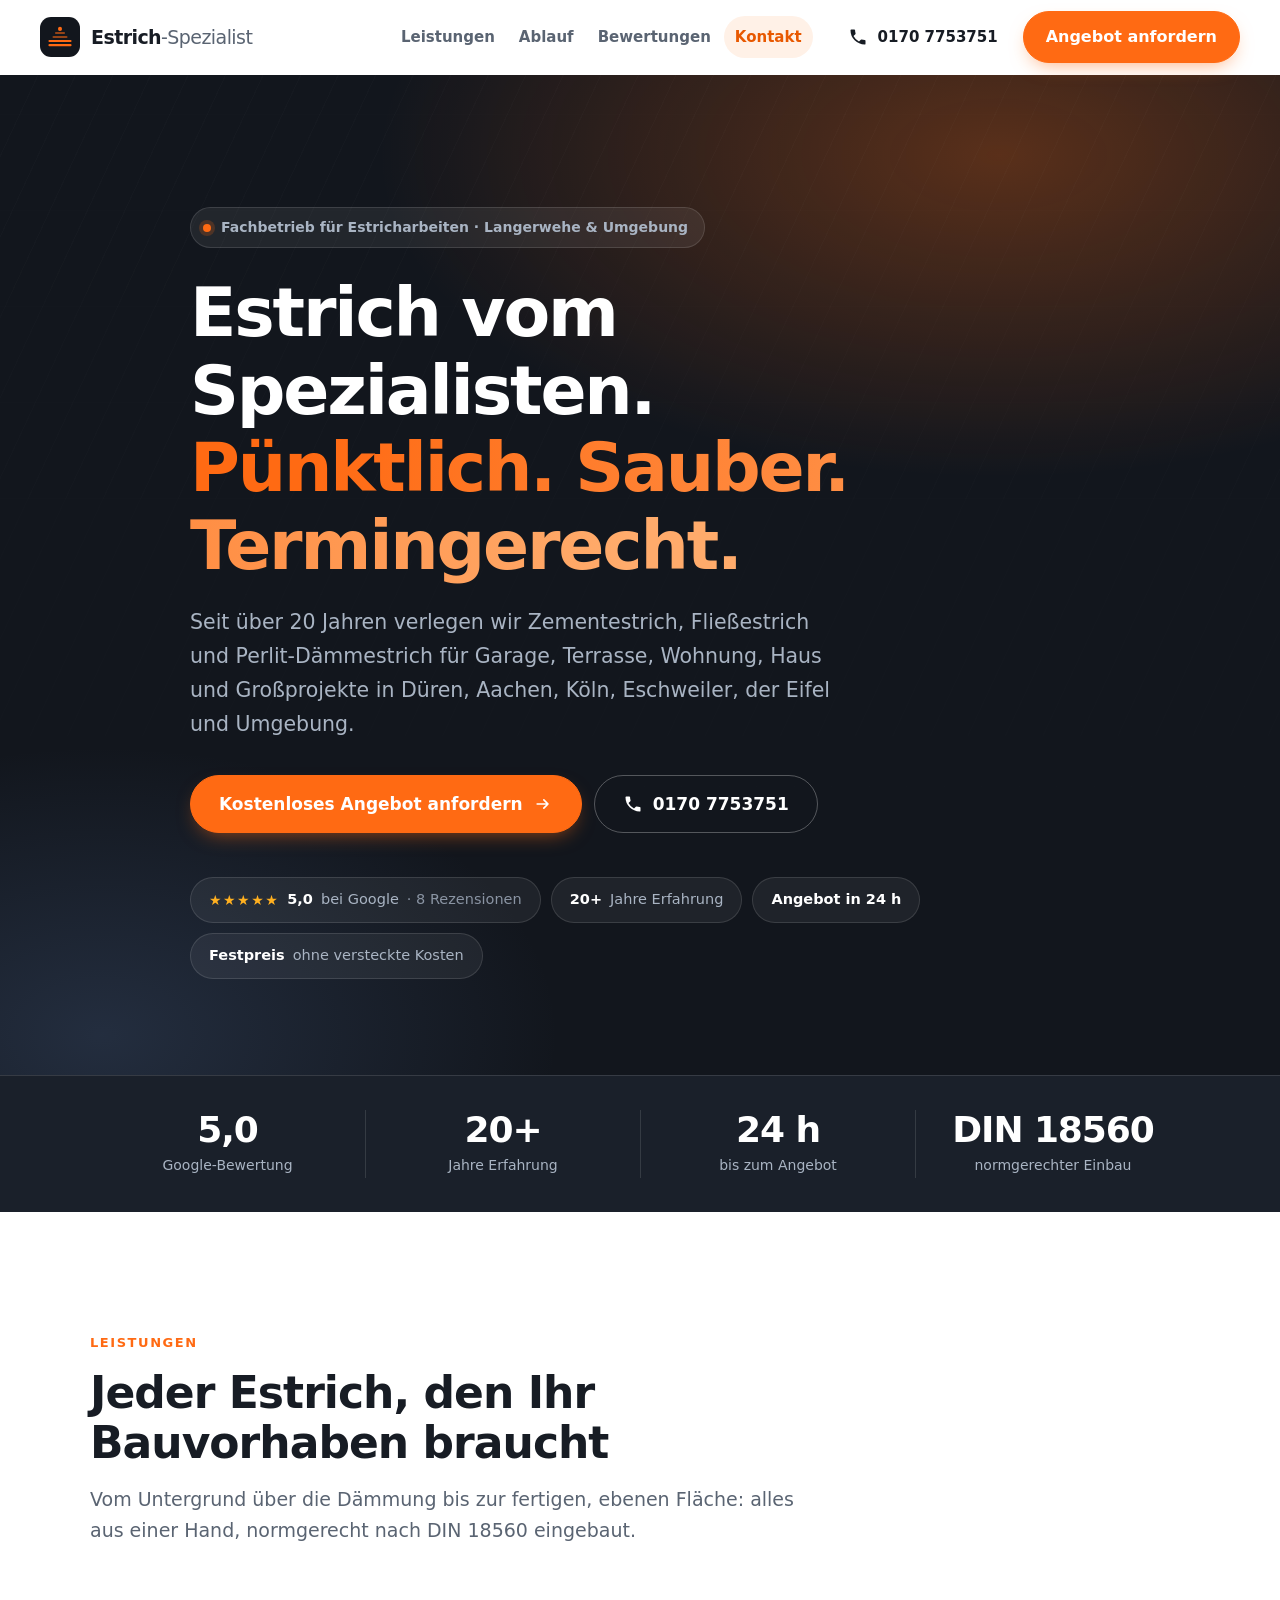
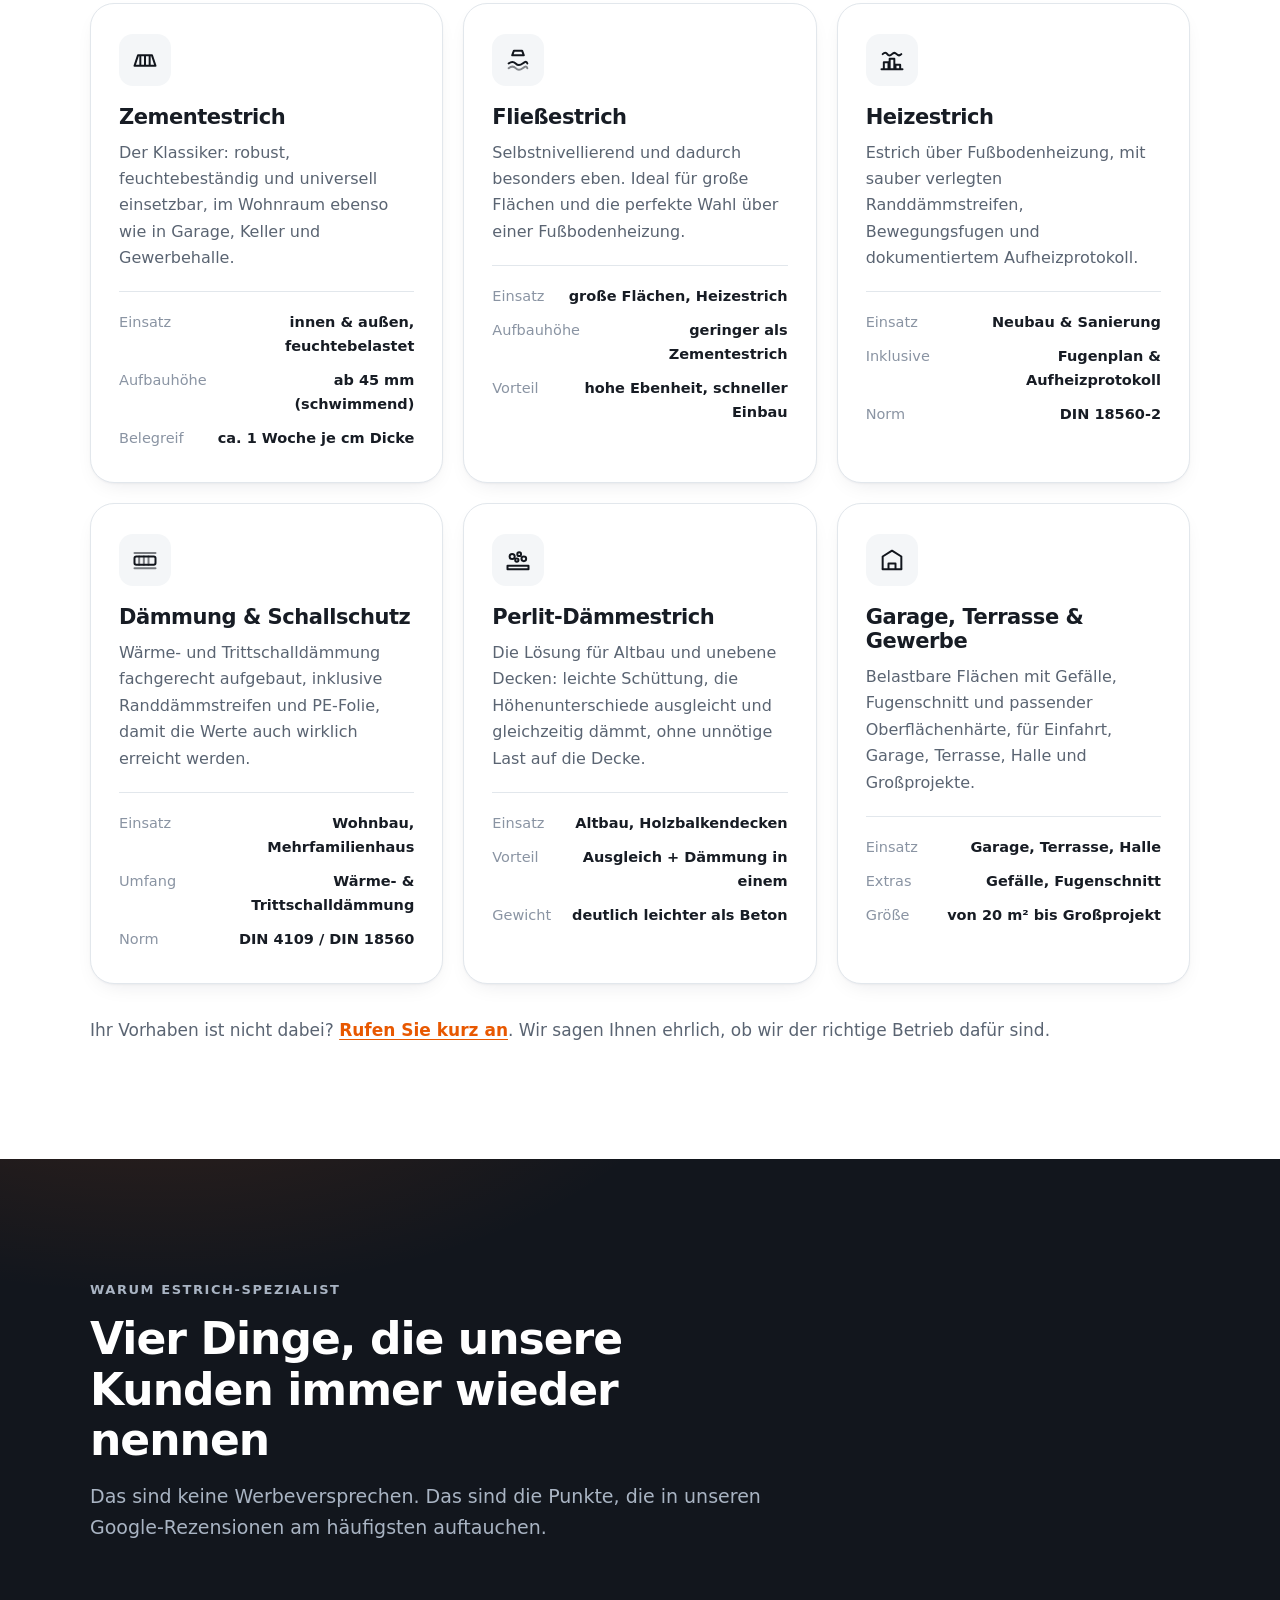
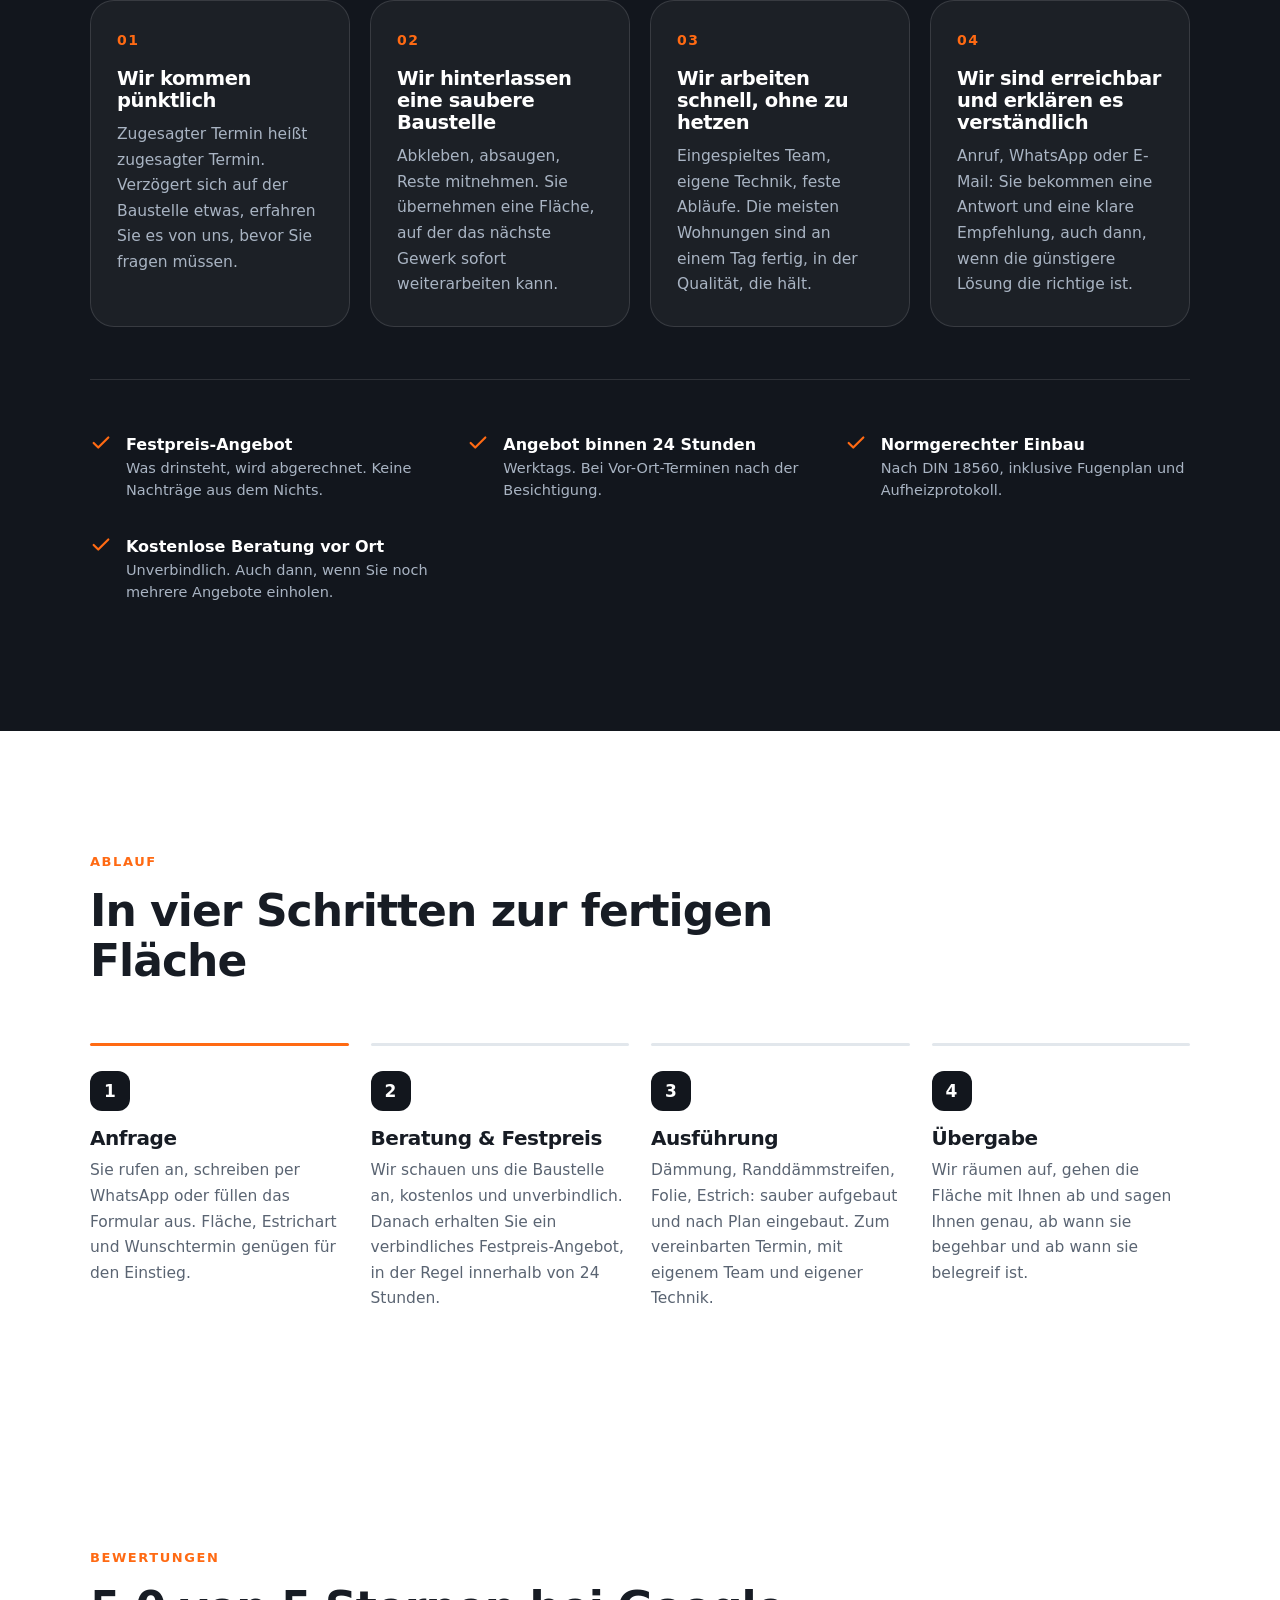
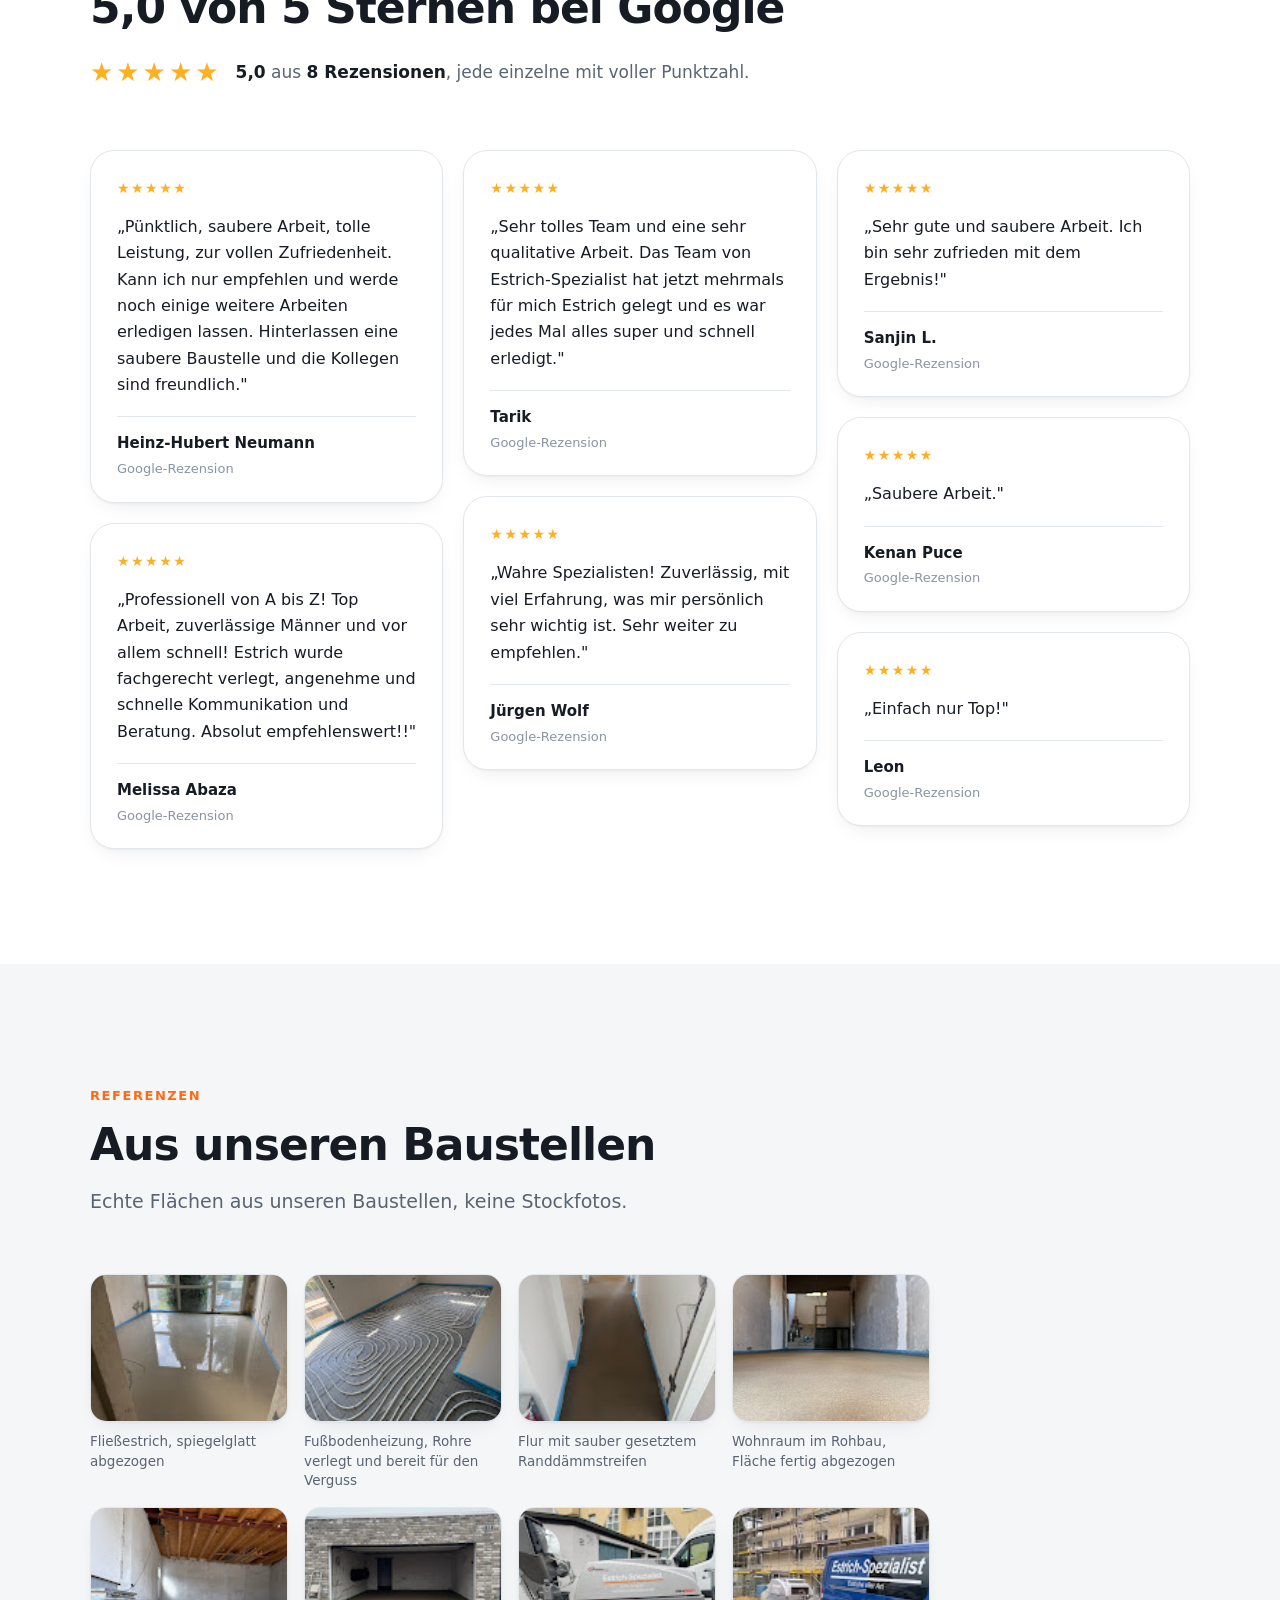
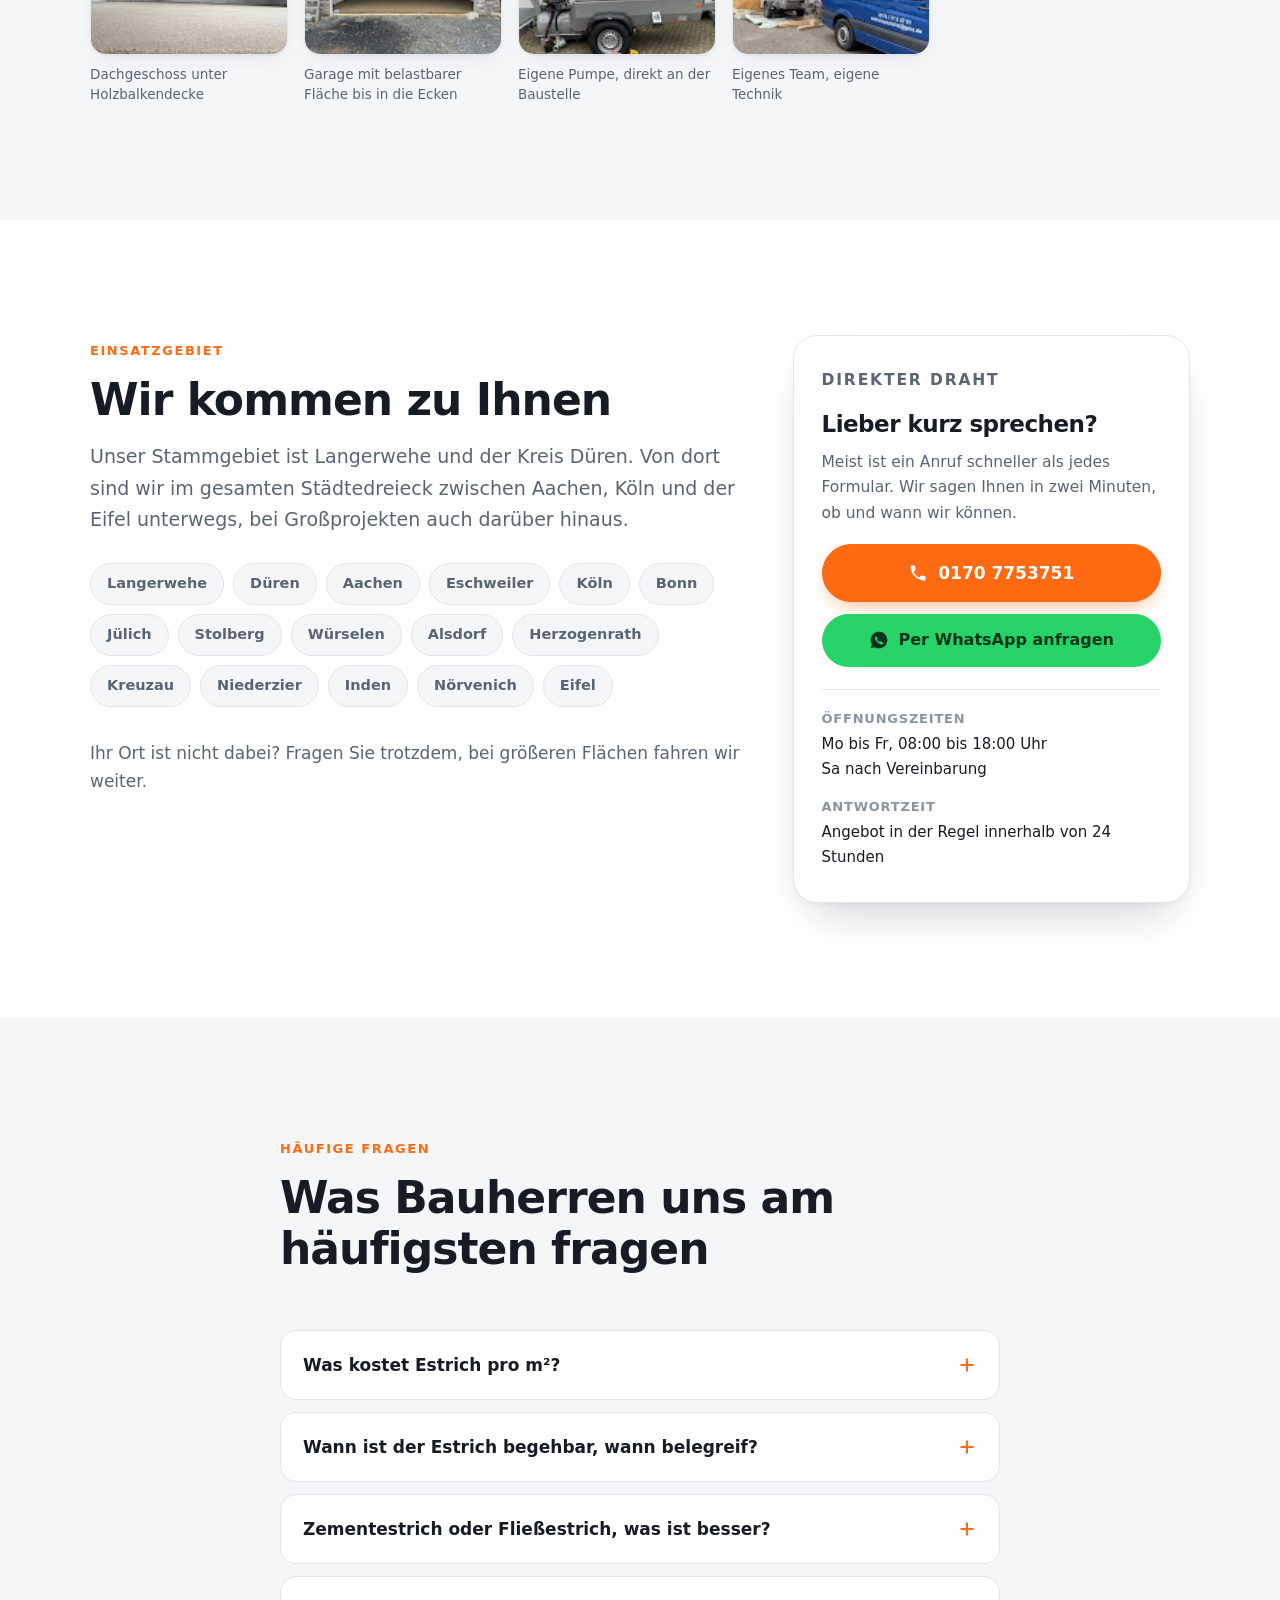
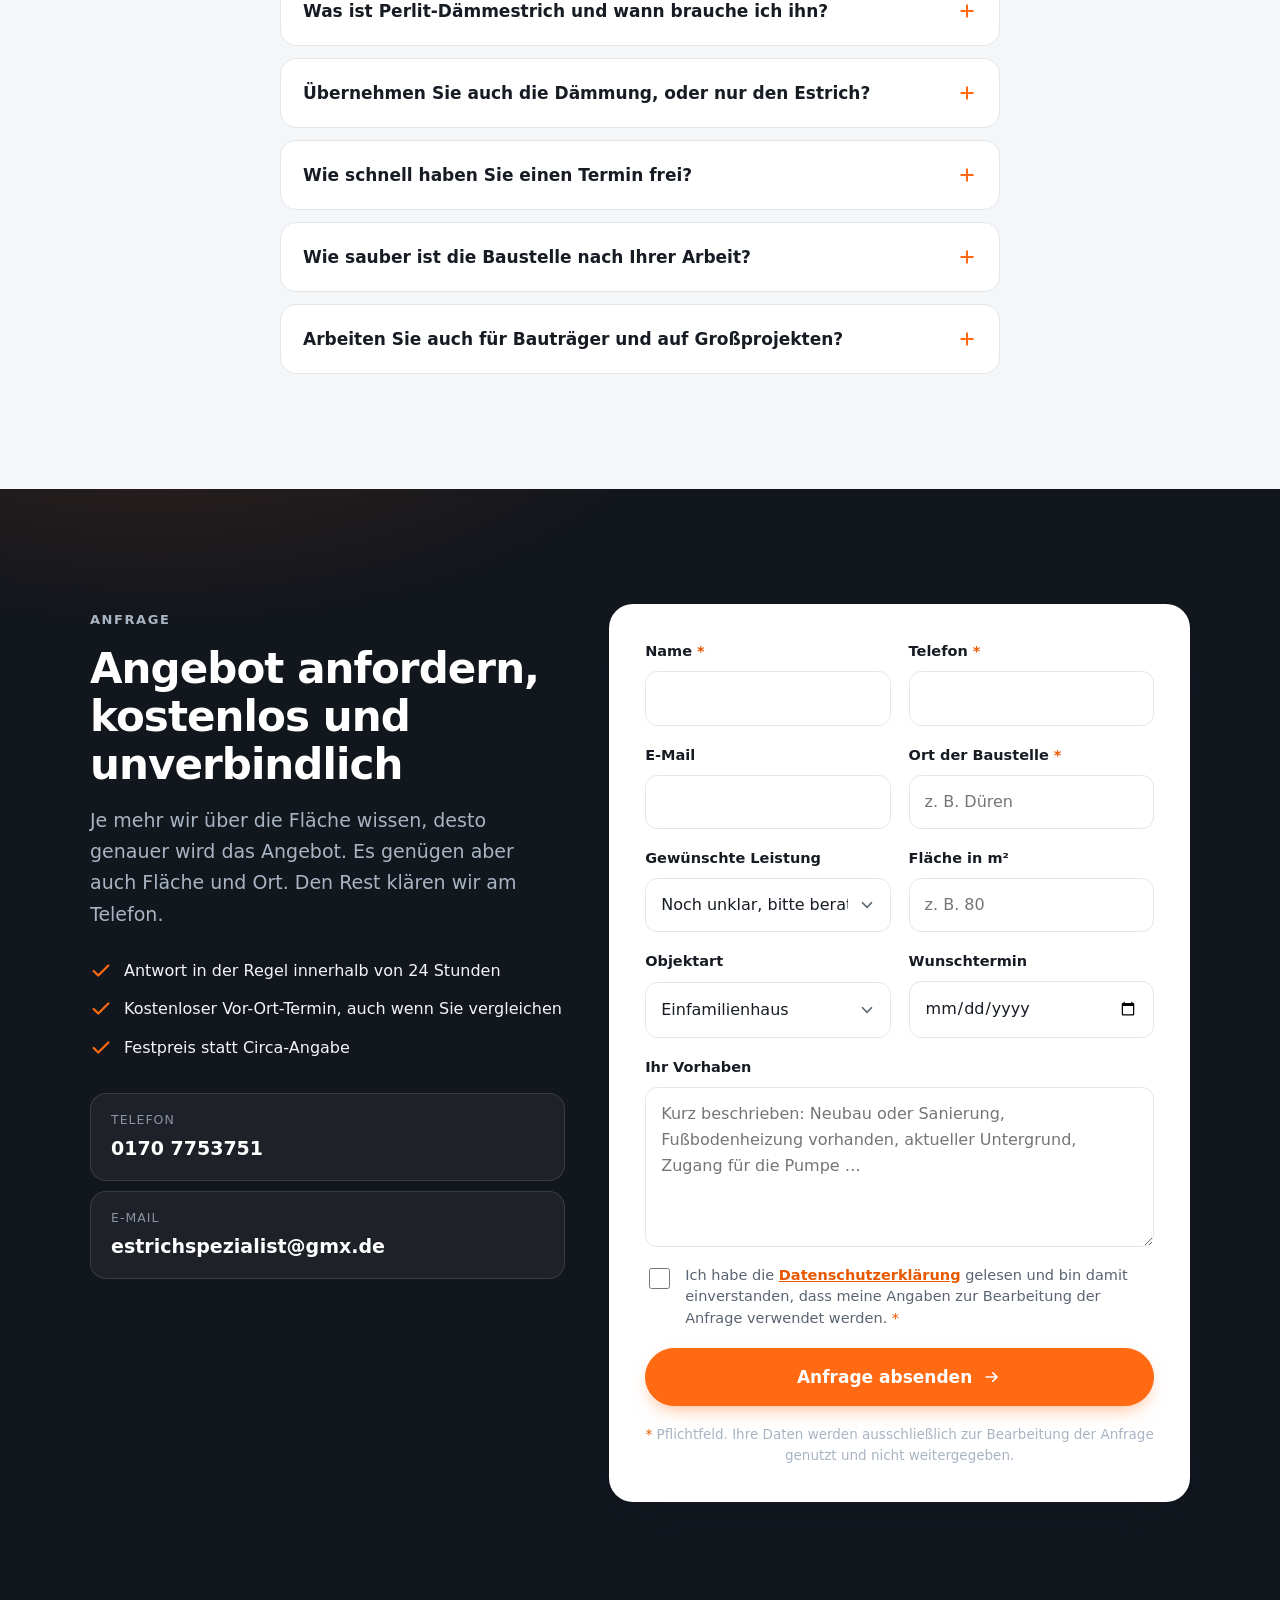
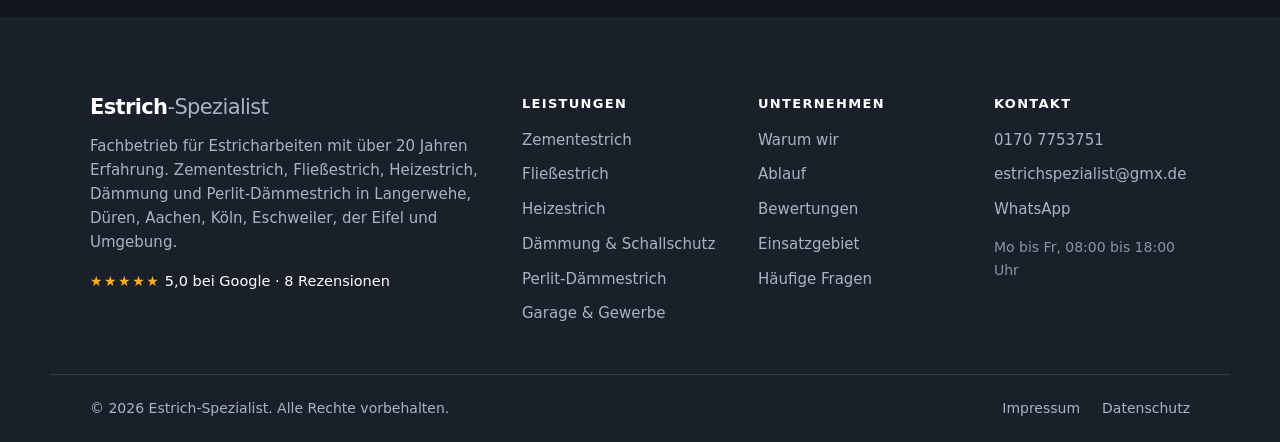
==== commit 2230b93a: "Orange Balken auf zwei Leistungskarten entfernen Zwei der sechs Karten trugen oben einen orangen Bal" ====
--- a/index.html
+++ b/index.html
@@ -17,8 +17,8 @@
 <meta property="og:url" content="https://www.estrich-spezialist.de/">
 <meta name="twitter:card" content="summary_large_image">
 
-<link rel="icon" href="assets/img/favicon.svg?v=20260727b" type="image/svg+xml">
-<link rel="stylesheet" href="assets/css/style.css?v=20260727b">
+<link rel="icon" href="assets/img/favicon.svg?v=20260727c" type="image/svg+xml">
+<link rel="stylesheet" href="assets/css/style.css?v=20260727c">
 </head>
 <body>
 
@@ -137,7 +137,7 @@
           </dl>
         </article>
 
-        <article class="card card-accent">
+        <article class="card">
           <span class="card-ico" aria-hidden="true">
             <svg viewBox="0 0 24 24"><path d="M4 15c2.5-2 4-2 6 0s3.5 2 6 0 3.5-2 4 0" stroke="currentColor" stroke-width="1.7" fill="none" stroke-linecap="round"/><path d="M4 19c2.5-2 4-2 6 0s3.5 2 6 0 3.5-2 4 0" stroke="currentColor" stroke-width="1.7" fill="none" stroke-linecap="round" opacity=".5"/><path d="M7 8h10l-1.5-4h-7L7 8z" stroke="currentColor" stroke-width="1.7" fill="none" stroke-linejoin="round"/></svg>
           </span>
@@ -176,7 +176,7 @@
           </dl>
         </article>
 
-        <article class="card card-accent">
+        <article class="card">
           <span class="card-ico" aria-hidden="true">
             <svg viewBox="0 0 24 24"><circle cx="7" cy="9" r="2.2" stroke="currentColor" stroke-width="1.7" fill="none"/><circle cx="13" cy="7" r="1.6" stroke="currentColor" stroke-width="1.7" fill="none"/><circle cx="17" cy="11" r="2" stroke="currentColor" stroke-width="1.7" fill="none"/><circle cx="11" cy="12" r="1.4" stroke="currentColor" stroke-width="1.7" fill="none"/><path d="M3 17h18v3H3z" stroke="currentColor" stroke-width="1.7" fill="none" stroke-linejoin="round"/></svg>
           </span>
@@ -381,49 +381,49 @@
       <div class="gallery">
 
         <figure class="shot">
-          <img src="assets/img/fliessestrich-spiegelnde-flaeche.jpg?v=20260727b" width="141" height="101" loading="lazy"
+          <img src="assets/img/fliessestrich-spiegelnde-flaeche.jpg?v=20260727c" width="141" height="101" loading="lazy"
                alt="Frisch eingebrachter Fließestrich, spiegelglatte Oberfläche in einem Wohnraum">
           <figcaption>Fließestrich, spiegelglatt abgezogen</figcaption>
         </figure>
 
         <figure class="shot">
-          <img src="assets/img/fussbodenheizung-heizrohre.jpg?v=20260727b" width="141" height="141" loading="lazy"
+          <img src="assets/img/fussbodenheizung-heizrohre.jpg?v=20260727c" width="141" height="141" loading="lazy"
                alt="Verlegte Rohre einer Fußbodenheizung in Schneckenform, bereit für den Estrich">
           <figcaption>Fußbodenheizung, Rohre verlegt und bereit für den Verguss</figcaption>
         </figure>
 
         <figure class="shot">
-          <img src="assets/img/estrich-flur-randdaemmstreifen.jpg?v=20260727b" width="141" height="141" loading="lazy"
+          <img src="assets/img/estrich-flur-randdaemmstreifen.jpg?v=20260727c" width="141" height="141" loading="lazy"
                alt="Fertiger Estrich in einem Flur, blaue Randdämmstreifen an den Wänden">
           <figcaption>Flur mit sauber gesetztem Randdämmstreifen</figcaption>
         </figure>
 
         <figure class="shot">
-          <img src="assets/img/estrich-rohbau-wohnraum.jpg?v=20260727b" width="200" height="200" loading="lazy"
+          <img src="assets/img/estrich-rohbau-wohnraum.jpg?v=20260727c" width="200" height="200" loading="lazy"
                alt="Fertige Estrichfläche in einem Rohbau mit Blick durch die Tür in den Nebenraum">
           <figcaption>Wohnraum im Rohbau, Fläche fertig abgezogen</figcaption>
         </figure>
 
         <figure class="shot">
-          <img src="assets/img/estrich-dachgeschoss.jpg?v=20260727b" width="141" height="176" loading="lazy"
+          <img src="assets/img/estrich-dachgeschoss.jpg?v=20260727c" width="141" height="176" loading="lazy"
                alt="Estrichfläche unter einer sichtbaren Holzbalkendecke im Dachgeschoss">
           <figcaption>Dachgeschoss unter Holzbalkendecke</figcaption>
         </figure>
 
         <figure class="shot">
-          <img src="assets/img/estrich-garage.jpg?v=20260727b" width="141" height="141" loading="lazy"
+          <img src="assets/img/estrich-garage.jpg?v=20260727c" width="141" height="141" loading="lazy"
                alt="Fertiger Estrich in einer Garage mit Klinkerfassade, Blick durch das offene Tor">
           <figcaption>Garage mit belastbarer Fläche bis in die Ecken</figcaption>
         </figure>
 
         <figure class="shot">
-          <img src="assets/img/estrichpumpe-anhaenger.jpg?v=20260727b" width="141" height="101" loading="lazy"
+          <img src="assets/img/estrichpumpe-anhaenger.jpg?v=20260727c" width="141" height="101" loading="lazy"
                alt="Estrichpumpe auf dem Anhänger des Estrich-Spezialist an der Baustelle">
           <figcaption>Eigene Pumpe, direkt an der Baustelle</figcaption>
         </figure>
 
         <figure class="shot">
-          <img src="assets/img/firmenwagen-baustelle.jpg?v=20260727b" width="141" height="101" loading="lazy"
+          <img src="assets/img/firmenwagen-baustelle.jpg?v=20260727c" width="141" height="101" loading="lazy"
                alt="Firmenwagen des Estrich-Spezialist vor einem eingerüsteten Neubau">
           <figcaption>Eigenes Team, eigene Technik</figcaption>
         </figure>
@@ -821,6 +821,6 @@
 }
 </script>
 
-<script src="assets/js/main.js?v=20260727b" defer></script>
+<script src="assets/js/main.js?v=20260727c" defer></script>
 </body>
 </html>
--- a/assets/css/style.css
+++ b/assets/css/style.css
@@ -309,12 +309,6 @@
   background: var(--tint); color: var(--ink); border-radius: 14px;
 }
 .card-ico svg { width: 28px; height: 28px; }
-.card-accent .card-ico { background: var(--accent-100); color: var(--accent-600); }
-.card-accent::before {
-  content: ""; position: absolute; inset: -1px -1px auto; height: 4px;
-  background: linear-gradient(90deg, var(--accent), #ffab6b);
-  border-radius: var(--r-lg) var(--r-lg) 0 0;
-}
 
 .card h3 { font-size: 21px; margin-bottom: 10px; }
 .card > p { color: var(--text-soft); font-size: 16px; margin-bottom: 20px; }
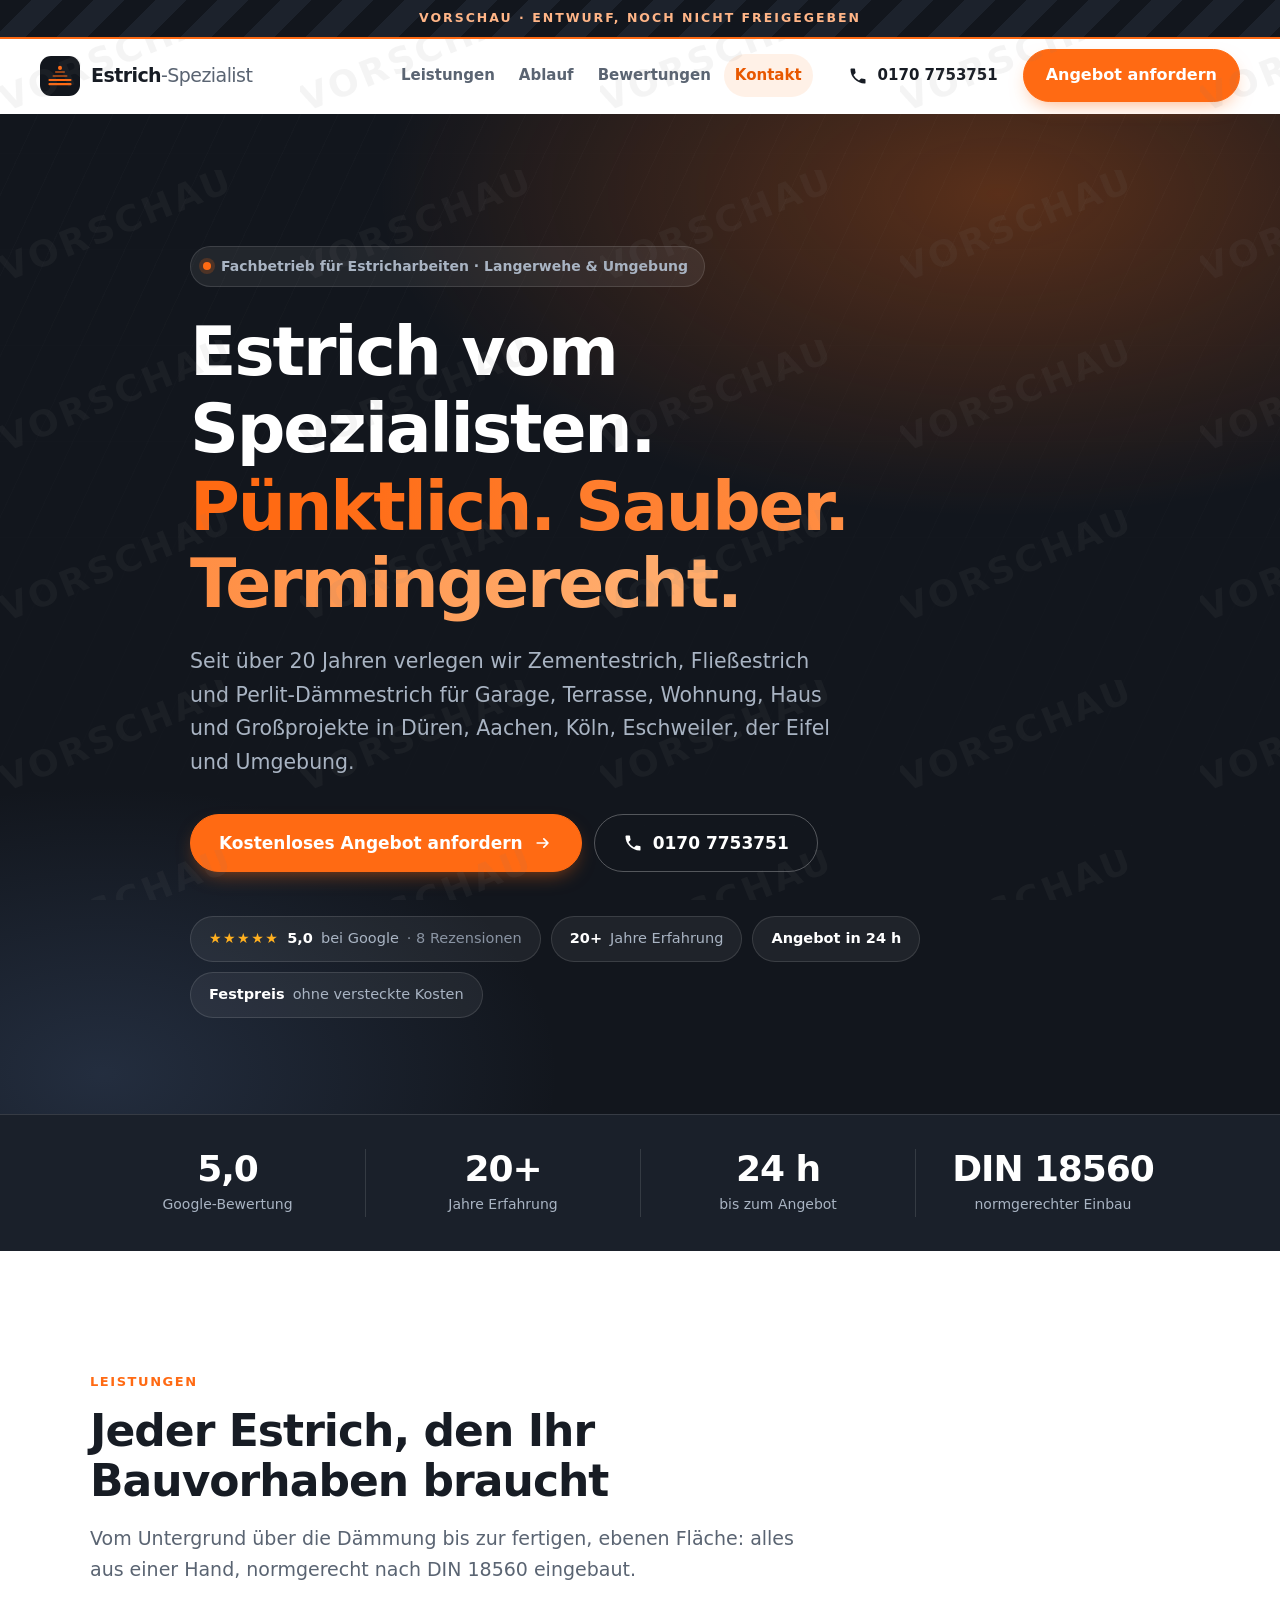
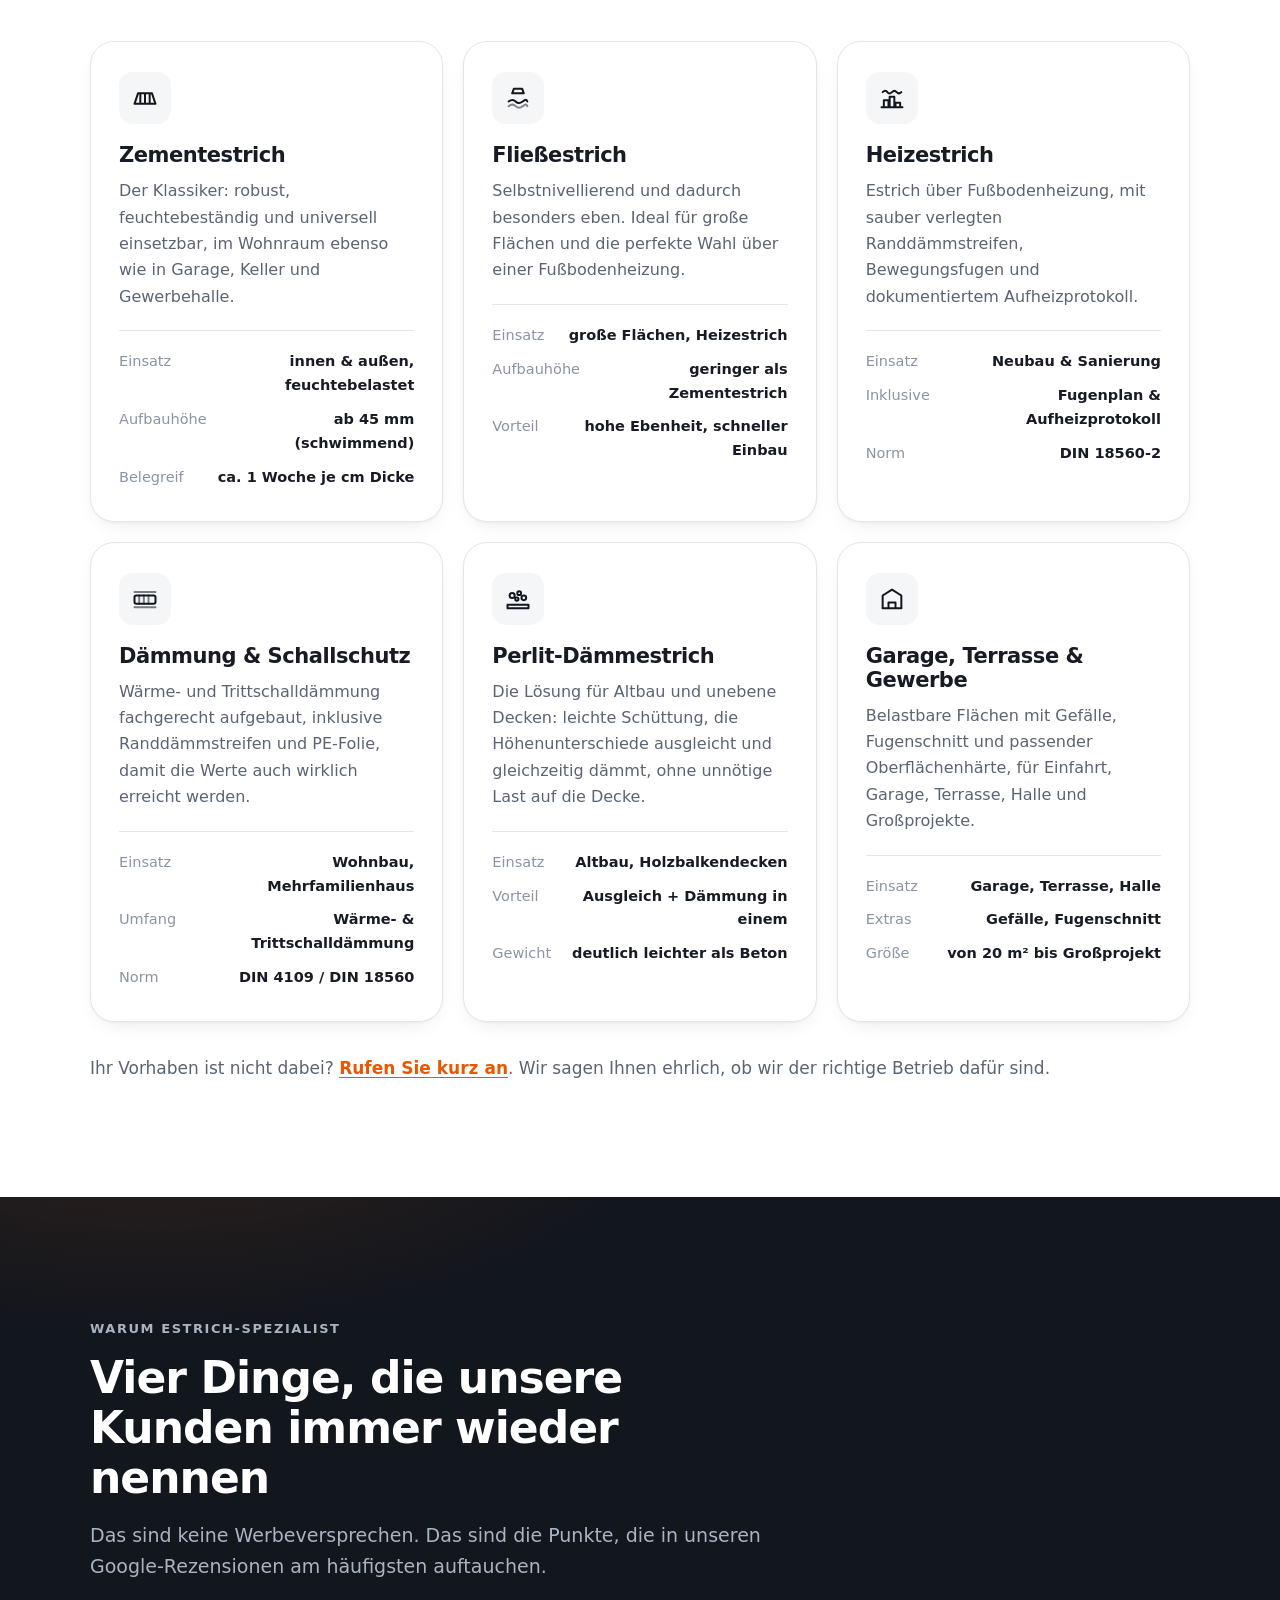
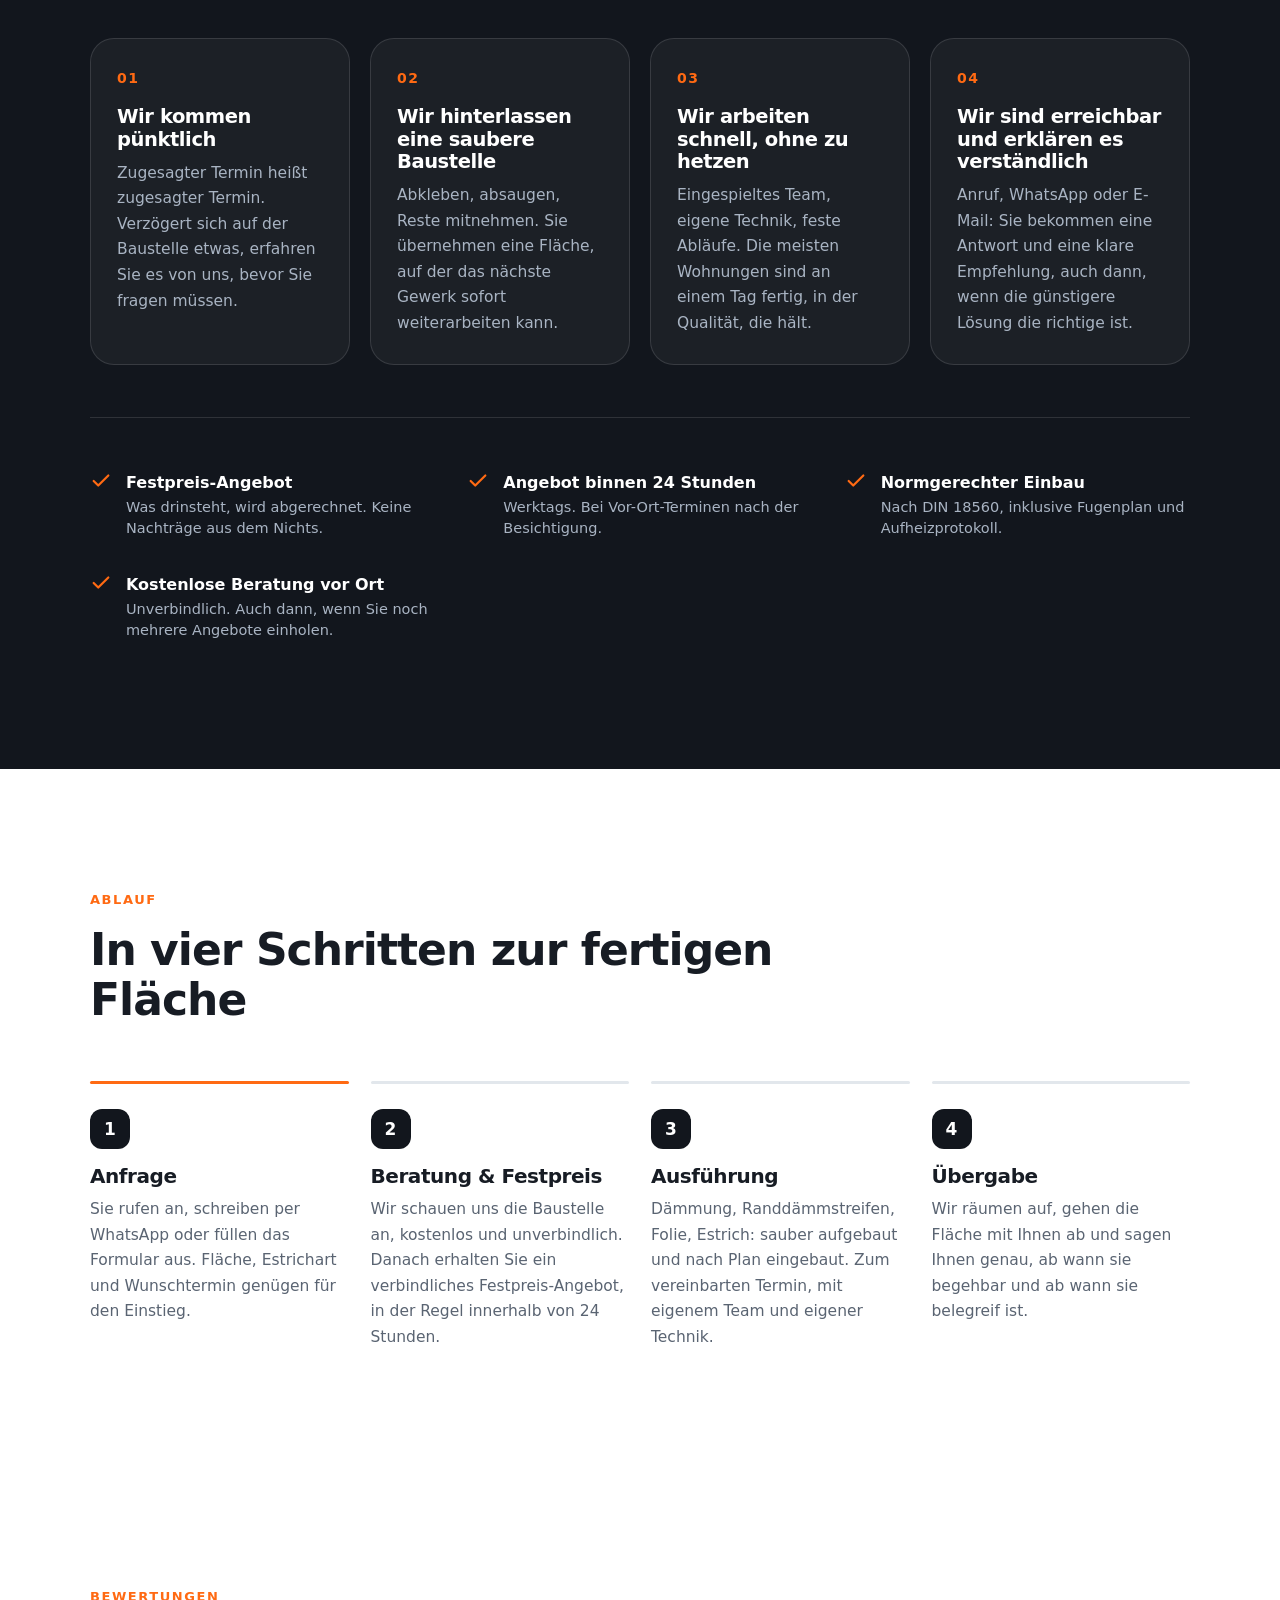
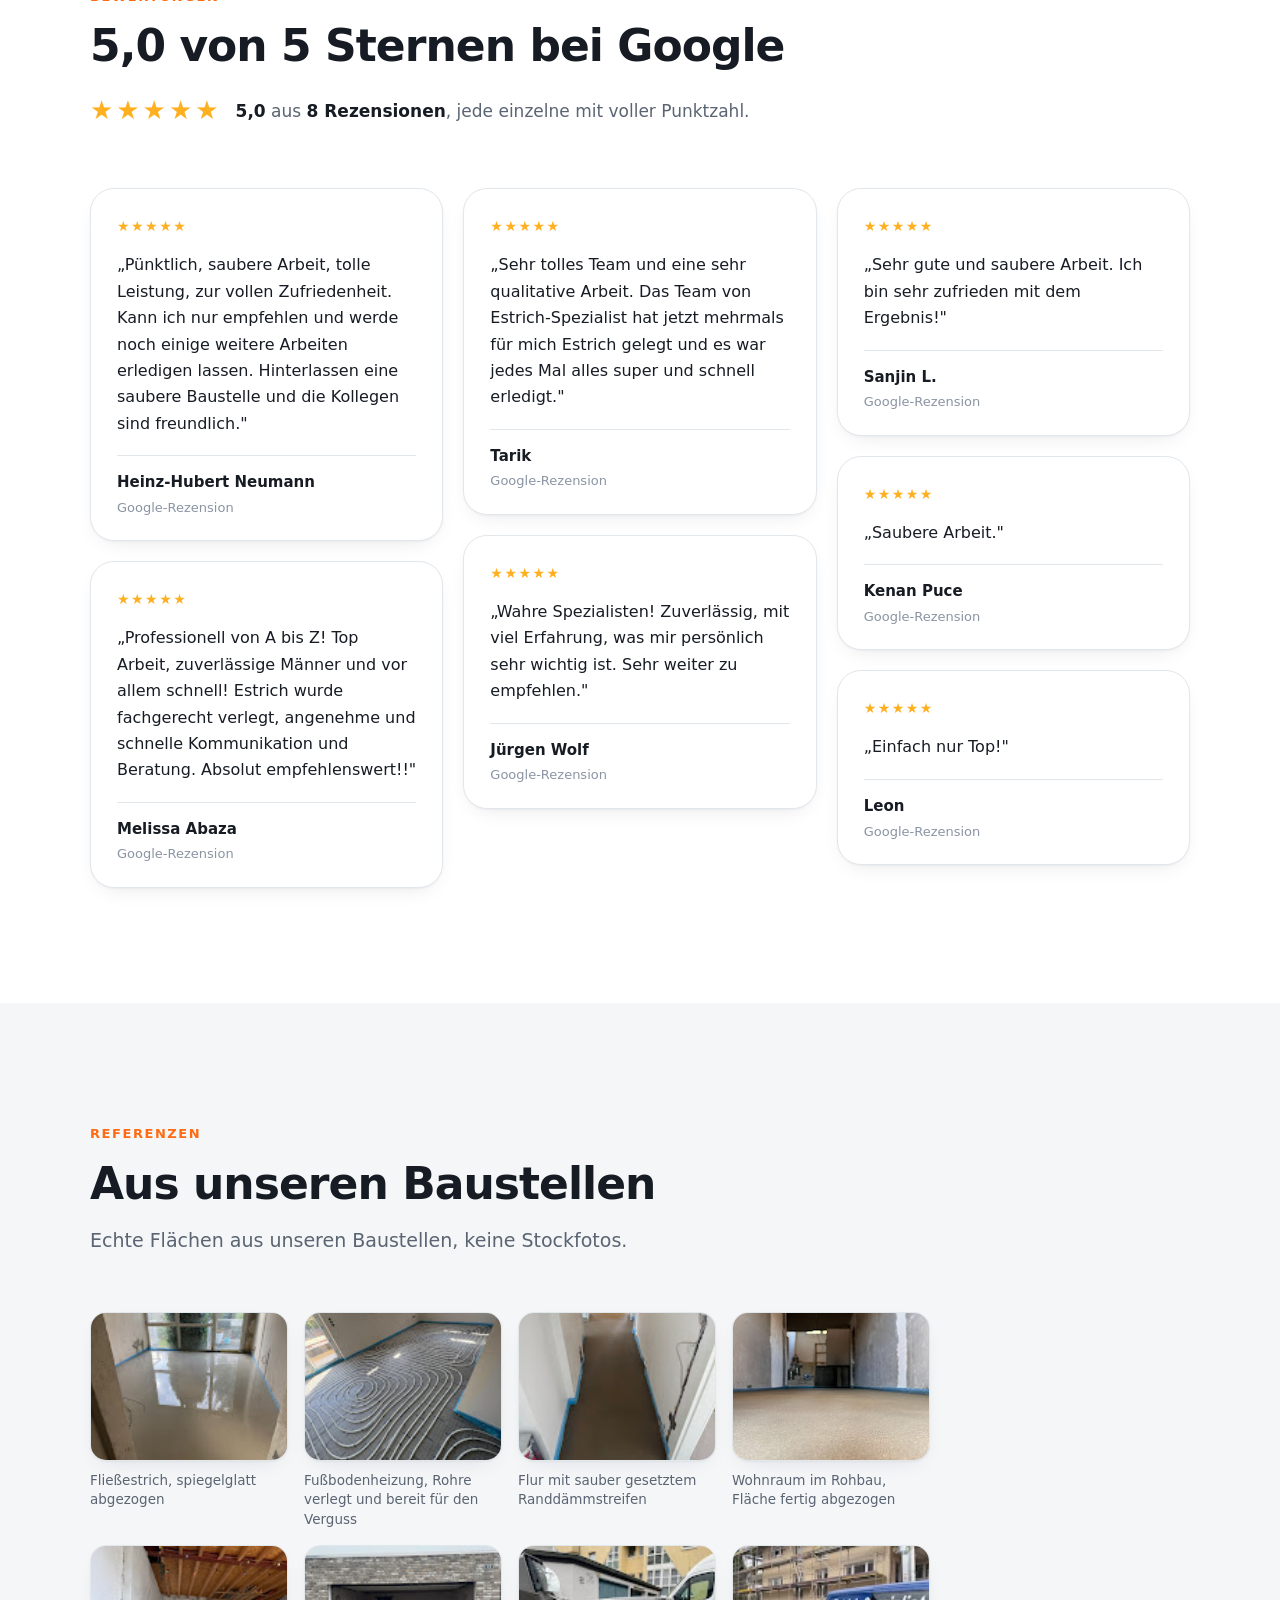
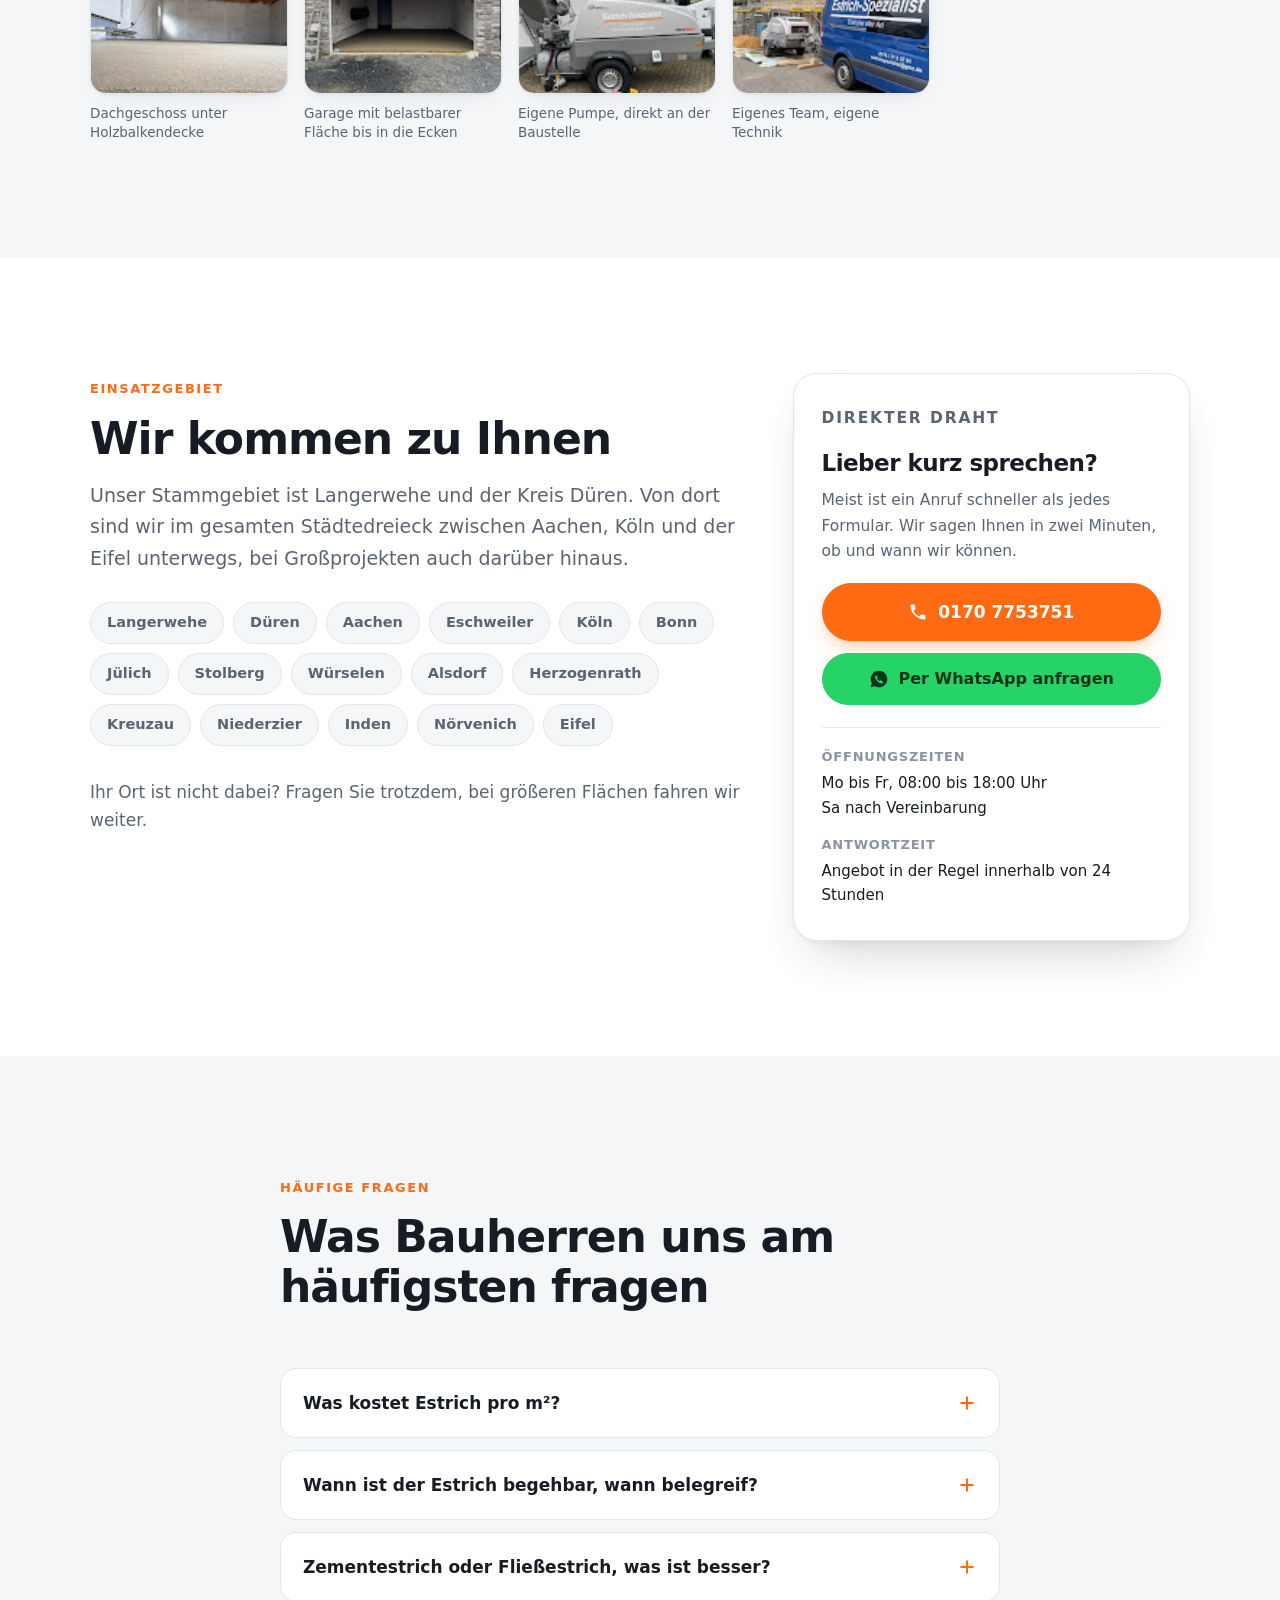
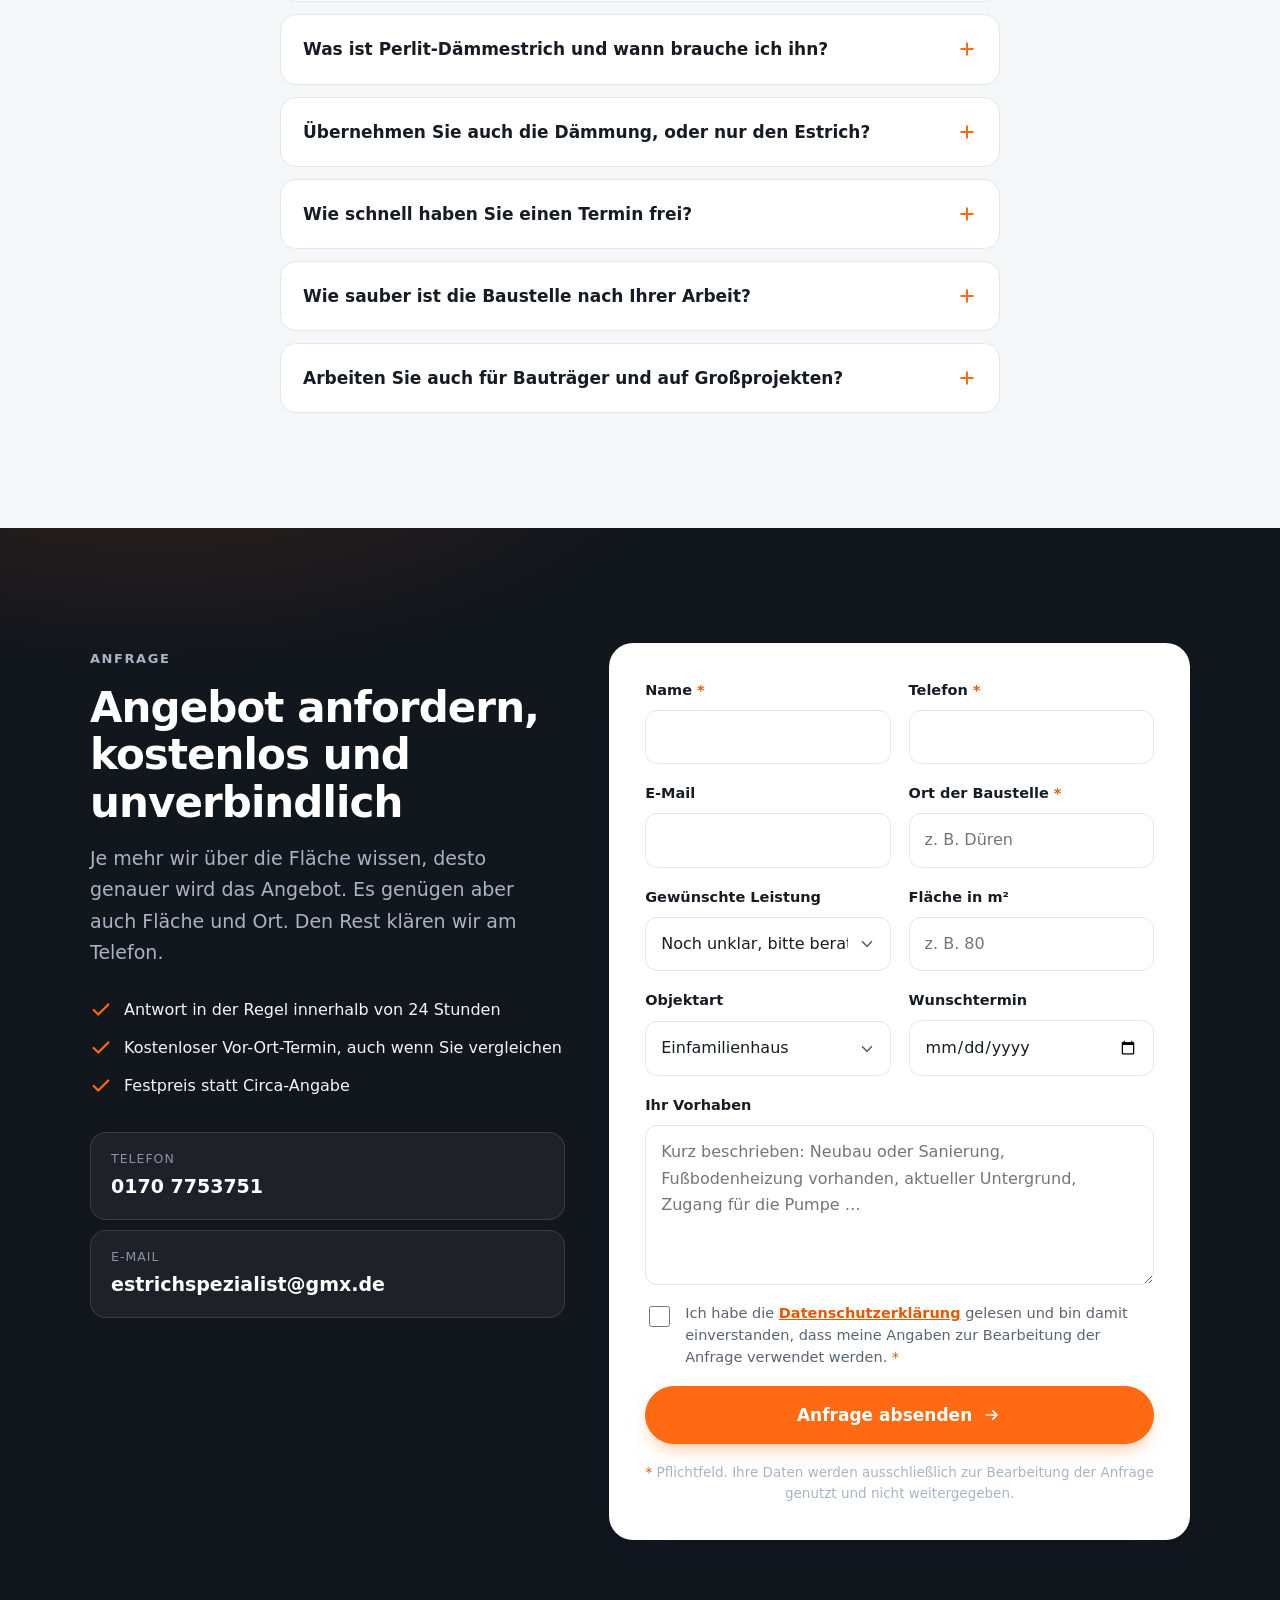
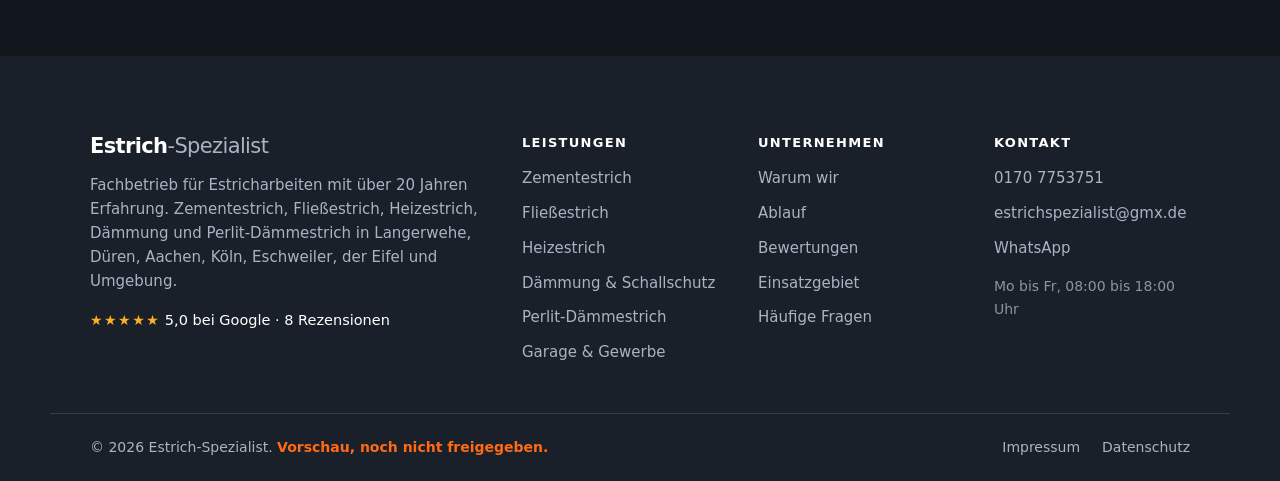
==== commit 35f42b8d: "Seite durchgaengig als VORSCHAU kennzeichnen Die Seite liegt oeffentlich erreichbar, ist aber ohne I" ====
--- a/index.html
+++ b/index.html
@@ -3,7 +3,7 @@
 <head>
 <meta charset="utf-8">
 <meta name="viewport" content="width=device-width, initial-scale=1">
-<title>Estrich-Spezialist | 5,0★ Estrichleger für Düren, Aachen, Köln &amp; Eifel</title>
+<title>VORSCHAU | Estrich-Spezialist | 5,0★ Estrichleger für Düren, Aachen, Köln &amp; Eifel</title>
 <meta name="description" content="Estrich vom Spezialisten mit über 20 Jahren Erfahrung: Zementestrich, Fließestrich, Heizestrich und Perlit-Dämmestrich. Pünktlich, sauber, zum Festpreis. Angebot innerhalb von 24 Stunden. ☎ 0170 7753751">
 <meta name="robots" content="index, follow">
 <meta name="theme-color" content="#12161d">
@@ -17,10 +17,16 @@
 <meta property="og:url" content="https://www.estrich-spezialist.de/">
 <meta name="twitter:card" content="summary_large_image">
 
-<link rel="icon" href="assets/img/favicon.svg?v=20260727c" type="image/svg+xml">
-<link rel="stylesheet" href="assets/css/style.css?v=20260727c">
+<link rel="icon" href="assets/img/favicon.svg?v=20260727d" type="image/svg+xml">
+<link rel="stylesheet" href="assets/css/style.css?v=20260727d">
 </head>
 <body>
+
+<!-- VORSCHAU-Kennzeichnung. Zum Livegang diese beiden Zeilen entfernen,
+     dazu .preview-flag/.preview-mark im Stylesheet und "VORSCHAU | " im Titel. -->
+<div class="preview-flag" role="status">VORSCHAU &middot; Entwurf, noch nicht freigegeben</div>
+<div class="preview-mark" aria-hidden="true"></div>
+
 
 <a class="skip-link" href="#main">Zum Inhalt springen</a>
 
@@ -381,49 +387,49 @@
       <div class="gallery">
 
         <figure class="shot">
-          <img src="assets/img/fliessestrich-spiegelnde-flaeche.jpg?v=20260727c" width="141" height="101" loading="lazy"
+          <img src="assets/img/fliessestrich-spiegelnde-flaeche.jpg?v=20260727d" width="141" height="101" loading="lazy"
                alt="Frisch eingebrachter Fließestrich, spiegelglatte Oberfläche in einem Wohnraum">
           <figcaption>Fließestrich, spiegelglatt abgezogen</figcaption>
         </figure>
 
         <figure class="shot">
-          <img src="assets/img/fussbodenheizung-heizrohre.jpg?v=20260727c" width="141" height="141" loading="lazy"
+          <img src="assets/img/fussbodenheizung-heizrohre.jpg?v=20260727d" width="141" height="141" loading="lazy"
                alt="Verlegte Rohre einer Fußbodenheizung in Schneckenform, bereit für den Estrich">
           <figcaption>Fußbodenheizung, Rohre verlegt und bereit für den Verguss</figcaption>
         </figure>
 
         <figure class="shot">
-          <img src="assets/img/estrich-flur-randdaemmstreifen.jpg?v=20260727c" width="141" height="141" loading="lazy"
+          <img src="assets/img/estrich-flur-randdaemmstreifen.jpg?v=20260727d" width="141" height="141" loading="lazy"
                alt="Fertiger Estrich in einem Flur, blaue Randdämmstreifen an den Wänden">
           <figcaption>Flur mit sauber gesetztem Randdämmstreifen</figcaption>
         </figure>
 
         <figure class="shot">
-          <img src="assets/img/estrich-rohbau-wohnraum.jpg?v=20260727c" width="200" height="200" loading="lazy"
+          <img src="assets/img/estrich-rohbau-wohnraum.jpg?v=20260727d" width="200" height="200" loading="lazy"
                alt="Fertige Estrichfläche in einem Rohbau mit Blick durch die Tür in den Nebenraum">
           <figcaption>Wohnraum im Rohbau, Fläche fertig abgezogen</figcaption>
         </figure>
 
         <figure class="shot">
-          <img src="assets/img/estrich-dachgeschoss.jpg?v=20260727c" width="141" height="176" loading="lazy"
+          <img src="assets/img/estrich-dachgeschoss.jpg?v=20260727d" width="141" height="176" loading="lazy"
                alt="Estrichfläche unter einer sichtbaren Holzbalkendecke im Dachgeschoss">
           <figcaption>Dachgeschoss unter Holzbalkendecke</figcaption>
         </figure>
 
         <figure class="shot">
-          <img src="assets/img/estrich-garage.jpg?v=20260727c" width="141" height="141" loading="lazy"
+          <img src="assets/img/estrich-garage.jpg?v=20260727d" width="141" height="141" loading="lazy"
                alt="Fertiger Estrich in einer Garage mit Klinkerfassade, Blick durch das offene Tor">
           <figcaption>Garage mit belastbarer Fläche bis in die Ecken</figcaption>
         </figure>
 
         <figure class="shot">
-          <img src="assets/img/estrichpumpe-anhaenger.jpg?v=20260727c" width="141" height="101" loading="lazy"
+          <img src="assets/img/estrichpumpe-anhaenger.jpg?v=20260727d" width="141" height="101" loading="lazy"
                alt="Estrichpumpe auf dem Anhänger des Estrich-Spezialist an der Baustelle">
           <figcaption>Eigene Pumpe, direkt an der Baustelle</figcaption>
         </figure>
 
         <figure class="shot">
-          <img src="assets/img/firmenwagen-baustelle.jpg?v=20260727c" width="141" height="101" loading="lazy"
+          <img src="assets/img/firmenwagen-baustelle.jpg?v=20260727d" width="141" height="101" loading="lazy"
                alt="Firmenwagen des Estrich-Spezialist vor einem eingerüsteten Neubau">
           <figcaption>Eigenes Team, eigene Technik</figcaption>
         </figure>
@@ -704,7 +710,7 @@
   </div>
 
   <div class="wrap footer-bottom">
-    <p>&copy; <span id="year">2026</span> Estrich-Spezialist. Alle Rechte vorbehalten.</p>
+    <p>&copy; <span id="year">2026</span> Estrich-Spezialist. <strong class="preview-note">Vorschau, noch nicht freigegeben.</strong></p>
     <nav aria-label="Rechtliches">
       <a href="impressum.html">Impressum</a>
       <a href="datenschutz.html">Datenschutz</a>
@@ -821,6 +827,6 @@
 }
 </script>
 
-<script src="assets/js/main.js?v=20260727c" defer></script>
+<script src="assets/js/main.js?v=20260727d" defer></script>
 </body>
 </html>
--- a/assets/css/style.css
+++ b/assets/css/style.css
@@ -679,6 +679,48 @@
 .notfound p { color: var(--text-soft); max-width: 48ch; margin: 0 auto 30px; }
 .notfound .hero-cta { justify-content: center; margin-bottom: 0; }
 
+
+/* ── VORSCHAU-Kennzeichnung ───────────────────────────────────
+   Band oben, Wasserzeichen ueber der ganzen Seite und Hinweis in
+   der Fusszeile. Zum Livegang diesen ganzen Abschnitt loeschen,
+   dazu die beiden div in den HTML-Dateien und "VORSCHAU | " im
+   Titel. Sonst nichts.
+   ─────────────────────────────────────────────────────────── */
+.preview-flag {
+  position: sticky; top: 0; z-index: 300;
+  padding: 8px 16px;
+  background: repeating-linear-gradient(135deg,
+    #12161d 0 22px, #1c222c 22px 44px);
+  color: #ffb587;
+  font-size: 12.5px; font-weight: 750;
+  letter-spacing: .16em; text-transform: uppercase;
+  text-align: center;
+  border-bottom: 2px solid var(--accent);
+}
+
+/* Der Header rutscht unter das Band, damit beide sichtbar bleiben. */
+.site-header { top: 37px; }
+html { scroll-padding-top: 126px; }
+
+.preview-mark {
+  position: fixed; inset: 0; z-index: 250;
+  pointer-events: none;
+  opacity: .085;
+  background-image: url("data:image/svg+xml,%3Csvg xmlns='http://www.w3.org/2000/svg' width='300' height='170'%3E%3Ctext x='6' y='112' font-family='system-ui,sans-serif' font-size='36' font-weight='800' letter-spacing='3' fill='%23808080' transform='rotate(-22 6 112)'%3EVORSCHAU%3C/text%3E%3C/svg%3E");
+  background-repeat: repeat;
+}
+
+.preview-note { color: var(--accent); font-weight: 700; }
+
+@media (max-width: 520px) {
+  .preview-flag { font-size: 11px; letter-spacing: .1em; padding: 7px 12px; }
+  .site-header { top: 33px; }
+  html { scroll-padding-top: 118px; }
+  .preview-mark { background-size: 210px 120px; }
+}
+
+@media print { .preview-mark { display: none; } }
+
 /* ── Print ────────────────────────────────────────────────── */
 @media print {
   .site-header, .sticky-cta, .hero-cta, .nav-toggle, .form { display: none !important; }
